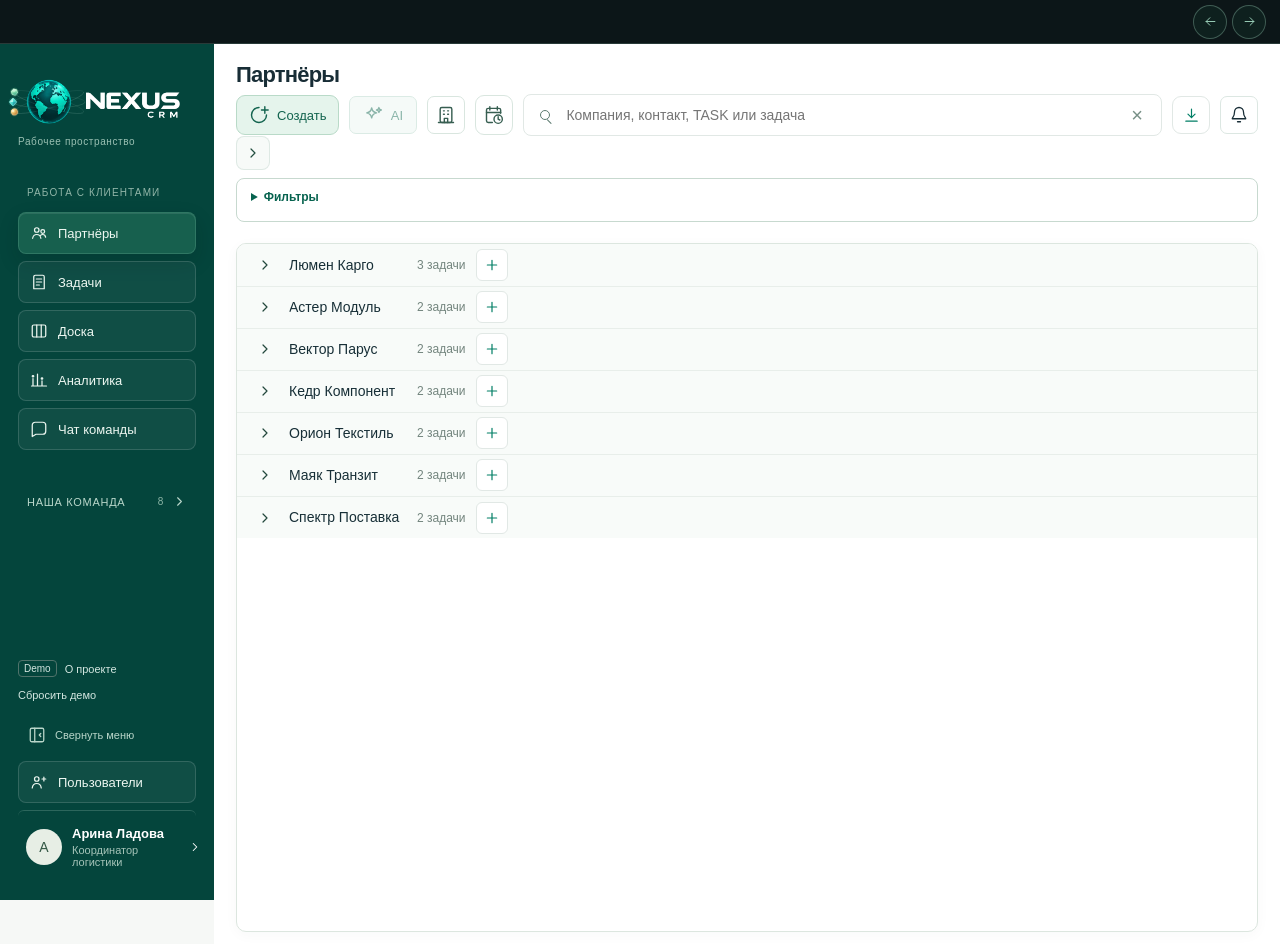
==== index.html @ b511096c "Add fixed portfolio navigation to CRM demo" ====
<!doctype html>
<html lang="ru"><head><meta charset="utf-8"><meta http-equiv="Content-Security-Policy" content="default-src 'self' blob: data:; connect-src 'none'; script-src 'self'; style-src 'self' 'unsafe-inline'; img-src 'self' blob: data:; object-src 'none'; base-uri 'self'; form-action 'none'"><meta name="viewport" content="width=device-width,initial-scale=1"><title>NEXUS CRM</title><link rel="preload" as="image" href="./assets/workflow-icons/circle.svg"><link rel="preload" as="image" href="./assets/workflow-icons/circle-question-mark.svg"><link rel="preload" as="image" href="./assets/workflow-icons/play.svg"><link rel="preload" as="image" href="./assets/workflow-icons/search.svg"><link rel="preload" as="image" href="./assets/workflow-icons/hourglass.svg"><link rel="preload" as="image" href="./assets/workflow-icons/file-pen-line.svg"><link rel="preload" as="image" href="./assets/workflow-icons/send.svg"><link rel="preload" as="image" href="./assets/workflow-icons/refresh-cw.svg"><link rel="preload" as="image" href="./assets/workflow-icons/truck.svg"><link rel="preload" as="image" href="./assets/workflow-icons/check-check.svg"><link rel="preload" as="image" href="./assets/workflow-icons/archive.svg"><link rel="preload" as="image" href="./assets/workflow-icons/trash.svg"><link rel="stylesheet" href="./styles.css?v=workspace193"><link rel="stylesheet" href="./ui-polish.css?v=7"><link rel="stylesheet" href="./analytics-polish.css?v=1"><link rel="stylesheet" href="./nexus-orbit.css?v=12"><link rel="stylesheet" href="./record-card-polish.css?v=12"><link rel="stylesheet" href="./ui-audit-polish.css?v=5"><link rel="stylesheet" href="./sidebar-compact.css?v=2"><link rel="stylesheet" href="./search-actions.css?v=1"><link rel="stylesheet" href="./record-attention.css?v=1"><link rel="stylesheet" href="./kanban.css?v=7"><link rel="stylesheet" href="./chat-polish.css?v=3"><script src="./i18n.js?v=workspace128" defer></script><script src="./i18n-ui.js?v=workspace131" defer></script><script src="./ui-motion.js?v=workspace158" defer></script><script src="./data/seed.js" defer></script><script src="./demo-adapter.js" defer></script><script src="./app.js?v=workspace213" defer></script><script src="./search-actions.js?v=2" defer></script><script src="./kanban.js?v=7" defer></script><link rel="stylesheet" href="./demo.css?v=mobile-20261106b><script src="./demo-ui.js?v=mobile-20261106b defer></script><style id="portfolio-arrows-style">.portfolio-arrows{display:flex;align-items:center;gap:5px;flex-shrink:0}.portfolio-arrows a{display:grid;place-items:center;width:36px;height:36px;border:1px solid #9ed5bd55;border-radius:50%;color:#9ed5bd;background:#102320d9;text-decoration:none;transition:transform .25s,background .25s,border-color .25s}.portfolio-arrows a:hover{transform:translateY(-2px);background:#9ed5bd;color:#102320;border-color:#9ed5bd}.portfolio-arrows a:focus-visible{outline:2px solid #d4bf98;outline-offset:3px}.portfolio-arrows svg{width:15px;height:15px;fill:none;stroke:currentColor;stroke-width:1.5;stroke-linecap:round;stroke-linejoin:round}@media(prefers-reduced-motion:reduce){.portfolio-arrows a{transition:none}.portfolio-arrows a:hover{transform:none}}@media(max-width:800px){.portfolio-arrows{gap:3px}.portfolio-arrows a{width:34px;height:34px}}.portfolio-bar{position:fixed;top:0;left:0;right:0;z-index:9999;height:44px;display:flex;align-items:center;justify-content:flex-end;padding:4px 14px;background:#0c1618;border-bottom:1px solid #9ed5bd30}.portfolio-bar .portfolio-arrows a{width:34px;height:34px}body{padding-top:44px!important}.sidebar{top:44px!important}@media(max-width:800px){.portfolio-bar{height:44px}}</style></head>
<body><div class="portfolio-bar"><div class="portfolio-arrows" role="navigation" aria-label="Навигация по портфолио"><a href="https://rvaksss-art.github.io/crm-product-showcase-nexus/case-study.html" aria-label="Предыдущий раздел портфолио" title="Назад"><svg viewBox="0 0 24 24" aria-hidden="true"><path d="M19 12H5m6-6-6 6 6 6"/></svg></a><a href="https://rvaksss-art.github.io/" aria-label="Следующий раздел портфолио" title="Вперёд"><svg viewBox="0 0 24 24" aria-hidden="true"><path d="M5 12h14m-6-6 6 6-6 6"/></svg></a></div></div><section id="login-view" class="login-view" hidden><div class="login-shell"><div class="login-brand"><div class="login-orbit" aria-hidden="true"></div>NEXUS<span>CRM / защищённый вход</span></div><div class="login-card"><div class="login-mark" aria-hidden="true"><svg viewBox="0 0 24 24"><path d="M7 11V8a5 5 0 0 1 10 0v3M5 11h14v10H5z"/></svg></div><h1>Вход в CRM</h1><p>Используйте учётную запись, которую создал администратор.</p><form id="login-form"><label class="field">Логин<input name="login" autocomplete="username" required maxlength="80" autofocus></label><label class="field">Пароль<span class="password-field"><input name="password" type="password" autocomplete="current-password" required maxlength="1024"><button type="button" id="password-toggle" aria-label="Показать пароль"><svg viewBox="0 0 24 24" aria-hidden="true"><path d="M2 12s3.5-6 10-6 10 6 10 6-3.5 6-10 6S2 12 2 12Z"/><circle cx="12" cy="12" r="3"/></svg></button></span></label><div id="login-error" class="login-error" role="alert"></div><button class="primary login-submit" type="submit">Войти</button></form><div id="setup-hint" class="setup-hint" hidden><strong>Нужна первоначальная настройка</strong><p>Создайте первого администратора командой из инструкции запуска. Пароль вводится скрыто в терминале.</p></div><p id="login-note" class="login-note"></p></div></div></section><div id="app-shell" class="app-shell" hidden><aside class="sidebar"><a class="brand" href="./" aria-label="NEXUS CRM"><img class="brand-logo" src="./assets/nexus-logo-sidebar.png" alt="NEXUS CRM"><span class="nexus-orbit-art" aria-hidden="true"><svg class="nexus-orbit-mark" viewBox="0 0 60 54" focusable="false">
<defs>
<radialGradient id="orbit-amber" cx="30%" cy="23%" r="80%"><stop stop-color="#fff8d9"/><stop offset=".35" stop-color="#f5d17d"/><stop offset="1" stop-color="#bc762c"/></radialGradient>
<linearGradient id="orbit-cyan" x1="0" y1="0" x2="1" y2="1"><stop stop-color="#c9fff2"/><stop offset=".48" stop-color="#48dacd"/><stop offset="1" stop-color="#16899e"/></linearGradient>
<linearGradient id="orbit-mint" x1="0" y1="0" x2=".8" y2="1"><stop stop-color="#e2ffe7"/><stop offset=".5" stop-color="#8ee2b0"/><stop offset="1" stop-color="#2a9e83"/></linearGradient>
<g id="orbit-amber-body"><circle class="nexus-orbit-halo" r="4.4" fill="#f5d17d"/><circle r="3.1" fill="url(#orbit-amber)" stroke="#f4e1b0" stroke-width=".35"/><ellipse cx="-.8" cy="-1.15" rx="1.1" ry=".6" fill="#fffbe7" opacity=".7"/></g>
<g id="orbit-cyan-body"><circle class="nexus-orbit-halo" r="4.4" fill="#48dacd"/><path d="M0-3.8Q.2-3.8.5-3.4L3.2-.5Q3.6 0 3.2.5L.5 3.4Q0 4-.5 3.4L-3.2.5Q-3.6 0-3.2-.5L-.5-3.4Q-.2-3.8 0-3.8Z" fill="url(#orbit-cyan)" stroke="#a9f5eb" stroke-width=".35"/><path class="nexus-orbit-facet" d="M0-3.3 0 0-2.9 0Z" fill="#e4fffb" opacity=".65"/><path class="nexus-orbit-facet" d="M0 0 2.9 0 0 3.3Z" fill="#096f84" opacity=".3"/></g>
<g id="orbit-mint-body"><circle class="nexus-orbit-halo" r="4.4" fill="#8ee2b0"/><path d="M-1.6-2.8H1.6L3.2 0 1.6 2.8H-1.6L-3.2 0Z" fill="url(#orbit-mint)" stroke="#c5f7d8" stroke-width=".4" stroke-linejoin="round"/><path class="nexus-orbit-facet" d="M-1.5-2.5H1.5L0 0-2.8 0Z" fill="#f0fff6" opacity=".45"/></g>
</defs>
<g class="nexus-orbit-back">
<g class="nexus-orbit-plane" transform="rotate(-16 31 28)"><ellipse class="nexus-orbit-track" cx="31" cy="28" rx="36" ry="6"/><g class="nexus-orbit-sphere"><use href="#orbit-amber-body"/></g></g>
<g class="nexus-orbit-plane" transform="rotate(0 31 28)"><ellipse class="nexus-orbit-track" cx="31" cy="28" rx="36" ry="6"/><g class="nexus-orbit-sphere second"><use href="#orbit-cyan-body"/></g></g>
<g class="nexus-orbit-plane" transform="rotate(16 31 28)"><ellipse class="nexus-orbit-track" cx="31" cy="28" rx="36" ry="6"/><g class="nexus-orbit-sphere third"><use href="#orbit-mint-body"/></g></g>
</g>
<image href="./assets/nexus-globe-clean.png" x="8" y="5" width="46" height="46"/>
<g class="nexus-orbit-front">
<g class="nexus-orbit-plane" transform="rotate(-16 31 28)"><path class="nexus-orbit-track" d="M -5 28 A 36 6 0 0 0 67 28"/><g class="nexus-orbit-sphere"><use href="#orbit-amber-body"/></g></g>
<g class="nexus-orbit-plane" transform="rotate(0 31 28)"><path class="nexus-orbit-track" d="M -5 28 A 36 6 0 0 0 67 28"/><g class="nexus-orbit-sphere second"><use href="#orbit-cyan-body"/></g></g>
<g class="nexus-orbit-plane" transform="rotate(16 31 28)"><path class="nexus-orbit-track" d="M -5 28 A 36 6 0 0 0 67 28"/><g class="nexus-orbit-sphere third"><use href="#orbit-mint-body"/></g></g>
</g>
</svg><svg class="nexus-orbit-wordmark" viewBox="660 0 1499 538" focusable="false"><image href="./assets/nexus-logo-sidebar.png" width="2159" height="538"/></svg></span><span class="brand-subtitle">CRM / рабочее пространство</span></a><div class="workspace-label">РАБОТА С КЛИЕНТАМИ</div><nav class="sidebar-nav" aria-label="Основные разделы"><button id="workspace-trigger" class="nav-item is-active"><svg class="nav-icon" viewBox="0 0 24 24" aria-hidden="true"><circle cx="9" cy="8" r="3"/><circle cx="17" cy="10" r="2.5"/><path d="M3.5 19c.6-3.2 2.5-5 5.5-5s4.9 1.8 5.5 5M14 15.2c.8-.8 1.8-1.2 3-1.2 2.1 0 3.4 1.2 3.8 3.5"/></svg><span>Партнёры</span></button><button id="requests-trigger" class="nav-item"><svg class="ui-icon" viewBox="0 0 24 24" aria-hidden="true"><path d="M7 3h10a2 2 0 0 1 2 2v16H5V5a2 2 0 0 1 2-2Z"/><path d="M8.5 8h7M8.5 12h7M8.5 16h4"/></svg><span>Задачи</span></button><button id="analytics-trigger" class="nav-item nav-analytics" hidden><svg class="ui-icon" viewBox="0 0 24 24" aria-hidden="true"><path d="M4 20V10M10 20V4M16 20v-7M22 20H2"/><circle cx="4" cy="7" r="1"/><circle cx="16" cy="10" r="1"/></svg><span>Аналитика</span></button><button id="team-chat-trigger" class="nav-item" aria-label="Открыть общий чат команды"><svg class="ui-icon" viewBox="0 0 24 24" aria-hidden="true"><path d="M21 15a4 4 0 0 1-4 4H8l-5 3V7a4 4 0 0 1 4-4h10a4 4 0 0 1 4 4Z"/></svg><span>Чат команды</span><span id="team-chat-badge" class="chat-badge" hidden></span></button></nav><section class="team-section"><div class="workspace-label">НАША КОМАНДА</div><div id="team"></div></section><div class="sidebar-bottom"><div class="demo-links"><span class="demo-badge" title="Все данные вымышленные. Изменения только в этом браузере.">Demo</span><a href="./case-study.html">О проекте</a><button type="button" data-demo-reset>Сбросить демо</button></div><div class="local-note"><span class="live-dot"></span> Демо-пространство<span>Изменения только в браузере</span></div><button id="users-trigger" class="nav-item nav-users" hidden><svg class="ui-icon" viewBox="0 0 24 24" aria-hidden="true"><circle cx="9" cy="8" r="3"/><path d="M3 20c.5-4 2.5-6 6-6s5.5 2 6 6M16 8h5M18.5 5.5v5"/></svg><span>Пользователи</span></button><div class="profile-anchor"><button id="profile" class="profile" aria-haspopup="menu" aria-expanded="false"></button><section id="profile-menu" class="profile-menu" role="menu" hidden><button role="menuitem" data-my-profile>Мой профиль</button><button role="menuitem" data-change-avatar>Изменить аватар</button><button type="button" role="menuitemcheckbox" aria-checked="true" data-toggle-inactivity class="profile-reminder-toggle"><span>Напоминать через 20 дней</span><span class="profile-switch" aria-hidden="true"></span></button><button role="menuitem" data-logout>Выйти</button></section></div></div></aside>
<main><header class="page-header"><div><div class="eyebrow">NEXUS / КЛИЕНТСКАЯ РАБОТА</div><h1>Партнёры и задачи</h1><p>От первого обращения до согласованного решения</p></div><div id="system-notice" class="system-notice" role="status" aria-live="polite" hidden><span class="system-notice-icon" aria-hidden="true">⚠️</span><span id="system-notice-text"></span></div><div class="header-actions"><div class="notification-anchor"><button id="notification-bell" class="notification-bell" title="Уведомления" data-tooltip="Уведомления" aria-label="Уведомления" aria-expanded="false"><svg class="ui-icon" viewBox="0 0 24 24" aria-hidden="true"><path d="M18 8a6 6 0 0 0-12 0c0 7-3 7-3 9h18c0-2-3-2-3-9M10 21h4"/></svg><span id="notification-badge" hidden></span></button><section id="notification-center" class="notification-center" hidden aria-label="Уведомления"></section></div><button id="new-partner">+ Добавить партнёра</button><button id="new-request" class="primary">Создать</button></div></header>
<div id="sync-warning" class="sync-warning" hidden><span>Коллега изменил данные, пока вы редактируете.</span><button id="load-latest">Загрузить актуальные данные</button><button id="keep-editing" class="text-button">Продолжить редактирование</button></div>
<section class="toolbar" aria-label="Поиск и фильтры"><div class="search-row"><label class="search"><span aria-hidden="true">⌕</span><input id="search" placeholder="Компания, контакт, TASK или задача" aria-label="Компания, контакт или задача"><button type="button" id="clear-search" class="search-clear" aria-label="Очистить поиск" title="Очистить поиск">×</button></label><button id="nearest-actions">Ближайшие действия</button><button id="export" title="Экспорт отфильтрованных задач в CSV">↓ Экспорт CSV</button></div><div id="view-controls"></div><details class="demo-filter-panel"><summary>Фильтры</summary><div class="filter-row"><div class="segments" id="scope"></div><select id="stage-filter" aria-label="Фильтр по этапу и состоянию"></select><select id="service-filter" aria-label="Фильтр по услуге"></select><button id="reset" class="text-button">Сбросить</button><span id="counts" class="counts"></span></div></details><section id="nearest-popover" class="nearest-popover" hidden></section></section>
<div class="table-wrap"><table class="work-table"><colgroup id="table-cols"></colgroup><thead><tr id="table-head"></tr></thead><tbody id="rows"></tbody></table><div id="empty" hidden></div></div><footer class="page-footer"><span>◉ Все изменения сохраняются на этом компьютере</span><span>Внешние каналы · деморежим</span></footer><section id="analytics-view" class="analytics-view" hidden></section><section id="users-view" class="users-view" hidden></section></main>
<aside id="panel" class="panel" hidden aria-label="Карточка задачи"><div id="panel-head" class="panel-head"></div><nav id="tabs" class="tabs" aria-label="Вкладки задачи"></nav><div id="panel-body" class="panel-body"></div></aside>
<div id="notification-toasts" class="notification-toasts" aria-live="polite"></div><div id="guard" class="guard" hidden role="alertdialog" aria-modal="true" aria-labelledby="guard-title"><div><h2 id="guard-title">Сохранить изменения?</h2><p>В панели есть несохранённый ввод.</p><div class="guard-actions"><button id="guard-save" class="primary">Сохранить</button><button id="guard-discard">Не сохранять</button><button id="guard-stay">Продолжить редактирование</button></div></div></div><div id="image-preview-modal" class="image-preview-modal" hidden role="dialog" aria-modal="true" aria-labelledby="image-preview-title"><div class="image-preview-dialog"><div class="image-preview-head"><strong id="image-preview-title"></strong><button type="button" data-close-image-preview aria-label="Закрыть предпросмотр">×</button></div><div class="image-preview-body"><p id="image-preview-status" role="status"></p><img id="image-preview-image" alt="" hidden></div><div class="image-preview-actions"><a id="image-preview-download" class="primary" download>Скачать</a></div></div></div><div id="avatar-modal" class="avatar-modal" hidden role="dialog" aria-modal="true" aria-labelledby="avatar-title"></div><div id="password-change-modal" class="password-change-modal" hidden role="dialog" aria-modal="true" aria-labelledby="password-change-title"></div><div id="language-modal" class="password-change-modal" hidden role="dialog" aria-modal="true" aria-labelledby="language-title"></div><div id="toast" role="status" hidden></div></div></body></html>
---- styles.css ----
:root{--green:#007e65;--green-dark:#073d34;--mint:#e9f5ee;--ink:#182d36;--muted:#70818a;--line:#e1e8e5;--paper:#fff;--bg:#f6f8f6;--red:#b64d3e;--radius:10px;--space:24px;--sidebar:214px;--panel:620px;font-family:Segoe UI,Arial,sans-serif;color:var(--ink);font-size:14px}*{box-sizing:border-box}body{margin:0;background:var(--bg)}button,input,select,textarea{font:inherit}button,a,input,select,textarea{touch-action:manipulation}button{cursor:pointer;background:#fff;border:1px solid var(--line);border-radius:7px;color:var(--ink);padding:9px 13px;transition:background .15s}button:hover{background:#eef5f1}button:disabled{opacity:.5;cursor:default}button:focus-visible,a:focus-visible,input:focus-visible,select:focus-visible,textarea:focus-visible,summary:focus-visible{outline:3px solid #66bba4;outline-offset:3px}a{color:var(--green)}[hidden]{display:none!important}.primary{background:var(--green);color:#fff;border-color:var(--green)}.primary:hover{background:#006852}.text-button{border:0;background:transparent;color:var(--green);padding:5px}.sidebar{width:var(--sidebar);position:fixed;inset:0 auto 0 0;background:var(--green-dark);color:#edf7f1;display:flex;flex-direction:column;padding:30px 18px;z-index:2}.brand{font-size:27px;font-weight:700;letter-spacing:2px;color:#fff;text-decoration:none;padding:0 8px}.brand span{display:block;font-size:10px;font-weight:400;letter-spacing:.6px;margin-top:8px;color:#99bfb2}.workspace-label{font-size:10px;letter-spacing:1.1px;color:#91b5a8;margin:40px 9px 14px}.nav-active{background:#17604e;padding:13px 10px;border-radius:7px;font-size:13px;white-space:nowrap}.nav-active span{font-size:20px;margin-right:6px}.person{display:flex;align-items:center;gap:10px;margin:18px 8px}.avatar{display:inline-flex;align-items:center;justify-content:center;flex-shrink:0;width:32px;height:32px;background:#e7eee5;color:#335744;border-radius:50%;font-size:13px}.person:nth-child(2n) .avatar{background:#d6e6ed;color:#315c6f}.person:nth-child(3n) .avatar{background:#e9dfe8;color:#6b4f69}.person strong{font-weight:500;font-size:13px}.person small{display:block;font-size:10px;color:#a6c4b9;margin-top:4px}.local-note{margin-top:auto;font-size:12px;padding:25px 8px;color:#cae0d6}.local-note>span:last-child{display:block;font-size:10px;color:#91b5a8;margin-top:8px}.live-dot{display:inline-block;width:6px;height:6px;background:#8bceb0;border-radius:50%;margin-right:6px}.profile{border:0;border-top:1px solid #306052;background:transparent;color:#fff;text-align:left;padding:20px 8px 0;display:flex;align-items:center;gap:10px}.profile:hover{background:transparent}.profile small{display:block;color:#a6c4b9;font-size:11px;margin-top:3px}main{margin-left:var(--sidebar);padding:36px 30px 20px}.page-header{display:flex;justify-content:space-between;gap:20px;align-items:center;margin-bottom:30px}.eyebrow{color:var(--green);font-size:10px;font-weight:600;letter-spacing:1.4px;margin-bottom:12px}h1{font-size:28px;letter-spacing:-.8px;line-height:1.25;margin:0}p{line-height:1.6}.page-header p{font-size:13px;color:var(--muted);margin:9px 0 0}.header-actions{display:flex;gap:8px;flex-shrink:0}.toolbar{margin-bottom:20px}.search-row{display:flex;gap:12px}.search{border:1px solid var(--line);background:#fff;display:flex;align-items:center;gap:12px;border-radius:8px;flex:1;padding:10px 14px}.search>span{font-size:25px;line-height:22px;color:var(--muted)}.search input{border:0;padding:0;outline:none;width:100%;background:transparent}.search kbd{color:#9aa8a1;border:1px solid var(--line);padding:1px 5px;border-radius:4px}.filter-row{display:flex;gap:9px;align-items:center;margin-top:16px}.segments{display:flex;gap:3px;background:#e9eeea;padding:3px;border-radius:8px}.segments button{border:0;background:transparent;padding:7px 12px;font-size:13px}.segments button.active{background:#fff;color:var(--green);box-shadow:0 1px 4px #193f3510}.filter-row select{padding:8px;max-width:180px;font-size:12px}.counts{margin-left:auto;color:var(--muted);font-size:12px;white-space:nowrap}.table-wrap{background:#fff;border:1px solid var(--line);border-radius:var(--radius);overflow:auto;max-height:calc(100vh - 285px);min-height:200px}.work-table{border-collapse:collapse;width:100%;table-layout:fixed;min-width:1030px}.work-table th{text-align:left;padding:16px 12px;font-size:11px;font-weight:500;color:var(--muted);background:#fafcfb;position:sticky;top:0;z-index:1;border-bottom:1px solid var(--line)}.work-table td{padding:17px 12px;border-bottom:1px solid var(--line);vertical-align:top;font-size:12px;line-height:1.5;overflow-wrap:anywhere}.work-table tr:last-child td{border-bottom:0}.work-table tr:hover td{background:#fafcfb}.work-table tr.selected td{background:var(--mint)}.work-table .group td{padding:9px 12px;background:#f0f5f1;font-size:12px}.group button{padding:0;border:0;background:none;font-weight:600}.group small{margin-left:10px;color:var(--muted);font-weight:400}.link{border:0;background:none;text-align:left;padding:0;line-height:1.5}.company{font-size:14px;font-weight:600;display:block;margin-bottom:5px}.request-title{display:block;font-size:12px}.request-title small{color:var(--muted);font-size:10px;display:block;margin-bottom:2px}.channels{display:flex;gap:5px;margin-top:8px}.icon{display:inline-flex;align-items:center;justify-content:center;padding:0;width:27px;height:27px;border:1px solid var(--line);border-radius:6px;color:var(--green);background:#fff;font-size:12px}.icon.missing{color:#9ca6a1;background:#f4f5f4}.service{display:inline-block;color:#536b62;background:#f1f5f2;padding:2px 6px;border-radius:4px;font-size:11px;margin:0 3px 3px 0}.stage-select{font-size:11px;max-width:100%;width:100%;border:0!important;padding:5px!important;background:#eef3f8!important;color:#49647d}.stage-select[data-stage=Новый]{background:#f0f2f3!important;color:#69767d}.stage-select[data-stage="В работе"]{background:#fff2d9!important;color:#886514}.stage-select[data-stage="Завершен/Сделка"],.stage-select[data-stage="ОС от клиента"]{background:#e7f3eb!important;color:#287251}.owner{display:flex;align-items:center;gap:6px}.owner .avatar{width:24px;height:24px;font-size:10px}.subtle{color:var(--muted);font-size:12px}.due{display:block;color:var(--muted);font-size:11px;margin-top:3px}.overdue{color:var(--red)}.actions{display:flex;flex-wrap:wrap;gap:4px}.actions .icon{font-size:14px}.quote-action{font-size:10px!important;width:auto;min-width:27px;padding:0 4px!important}.page-footer{display:flex;justify-content:space-between;color:var(--muted);font-size:10px;margin-top:16px}.panel{position:fixed;right:0;top:0;bottom:0;width:var(--panel);max-width:100vw;background:#fff;z-index:5;box-shadow:-12px 0 45px #12372b20;border-left:1px solid var(--line);display:flex;flex-direction:column}.panel-head{padding:25px 26px 18px;flex-shrink:0;background:#fff}.panel-top{display:flex;justify-content:space-between;align-items:flex-start;gap:12px}.panel h2{font-size:22px;letter-spacing:-.5px;margin:0 0 7px}.panel h3{font-size:16px;margin:0 0 14px}.panel-head .subtitle{font-size:13px;line-height:1.5;color:var(--muted)}.panel-head .stage-select{width:auto;max-width:210px;margin-top:12px}.close{font-size:24px;line-height:24px;border:0;padding:0 4px;color:var(--muted)}.tabs{display:flex;padding:0 20px;gap:3px;border-bottom:1px solid var(--line);flex-shrink:0}.tabs button{border:0;border-radius:0;background:none;padding:13px 10px;font-size:12px;border-bottom:2px solid transparent}.tabs button.active{color:var(--green);border-color:var(--green);font-weight:600}.panel-body{padding:24px 26px;overflow:auto;flex:1;min-height:0}.panel-body.chat-layout{display:flex;flex-direction:column;padding-bottom:0}.section-title{display:flex;align-items:center;justify-content:space-between;margin-bottom:18px;gap:10px}.section-title h3{margin:0}.card{border:1px solid var(--line);border-radius:9px;padding:18px;margin-bottom:16px;background:#fff}.next-card{background:#f0f7f2;border-color:#dcebe0}.card p{margin:5px 0;white-space:pre-wrap;overflow-wrap:anywhere}.grid{display:grid;grid-template-columns:1fr 1fr;gap:18px}.info-label{color:var(--muted);font-size:11px;margin-bottom:7px}.value{font-size:14px;line-height:1.6;white-space:pre-wrap;overflow-wrap:anywhere}.info{margin-bottom:20px}.pill{display:inline-block;padding:4px 8px;background:var(--mint);border-radius:5px;color:#38644d;font-size:12px;margin:2px}.panel details{margin:16px 0;color:var(--muted)}summary{cursor:pointer;font-size:12px;margin-bottom:12px}.panel form{display:flex;flex-direction:column;gap:16px}.field{display:flex;flex-direction:column;gap:7px;font-size:12px;color:#51675f}.field input,.field select,.field textarea,input,select,textarea{border:1px solid #d9e2dd;border-radius:6px;padding:10px 11px;background:#fff;color:var(--ink);min-width:0}textarea{resize:vertical;min-height:90px}input[type=checkbox]{accent-color:var(--green)}.checks{display:flex;flex-wrap:wrap;gap:8px}.checks label{padding:7px 9px;border:1px solid var(--line);border-radius:5px;display:flex;gap:6px;align-items:center;font-size:12px}.form-footer{position:sticky;bottom:-24px;background:#fff;padding:16px 0;border-top:1px solid var(--line);display:flex;gap:8px;z-index:2}.error{color:var(--red);font-size:13px;white-space:pre-wrap}.notice{padding:10px 12px;background:#f5f6ef;color:#72784d;border:1px solid #e7e9d9;font-size:11px;border-radius:6px;line-height:1.6;margin:12px 0}.chat-toolbar{flex-shrink:0}.chat-selects{display:flex;gap:8px;margin:14px 0}.chat-selects select{font-size:12px;max-width:65%}.messages{flex:1;min-height:80px;overflow:auto;padding:14px 0}.message{background:#f0f3f5;padding:13px 15px;border-radius:10px 10px 10px 2px;margin-bottom:14px;max-width:88%;overflow-wrap:anywhere}.message.outgoing{margin-left:auto;background:#e9f5ec;border-radius:10px 10px 2px}.message.internal{background:#f6f2e8;border-left:3px solid #c5aa6f;max-width:100%}.message p{margin:6px 0;white-space:pre-wrap;font-size:14px}.message small{color:var(--muted);font-size:10px}.composer{padding:14px 0 20px;border-top:1px solid var(--line);background:#fff;flex-shrink:0}.composer form{gap:8px}.composer textarea{min-height:76px;max-height:140px}.composer-bottom{display:flex;justify-content:space-between;align-items:center}.composer-bottom small{font-size:10px;color:var(--muted)}.empty{padding:50px 20px;text-align:center;color:var(--muted)}.empty strong{display:block;color:var(--ink);font-size:17px;margin-bottom:9px}.empty p{font-size:13px}.offer-head,.file-head{display:flex;align-items:flex-start;justify-content:space-between;gap:12px}.offer-head strong{font-size:15px}.money{font-size:20px;font-weight:600;white-space:nowrap}.offer-meta{font-size:12px;color:var(--muted);margin:10px 0;line-height:1.7}.offer-selected{border-color:#7ab99a;background:#fcfefc}.inline-actions{display:flex;gap:8px;align-items:center;margin-top:14px;flex-wrap:wrap}.inline-actions button,.inline-actions a{font-size:12px}.file-card a{overflow-wrap:anywhere}.file-card .file-head strong{font-size:14px}.file-card select{font-size:12px;padding:5px;max-width:150px}.timeline{border-left:1px solid var(--line);margin:10px 0 0 8px;padding-left:25px}.event{position:relative;margin-bottom:26px}.event:before{content:"";width:8px;height:8px;background:#83a895;border:4px solid white;box-sizing:content-box;border-radius:50%;position:absolute;left:-34px;top:0}.event small{color:var(--muted);font-size:11px}.event p{font-size:13px;margin:7px 0;overflow-wrap:anywhere}.event strong{font-size:12px}.guard{position:fixed;inset:0;z-index:20;background:#12342b45;display:grid;place-items:center;padding:20px}.guard>div{background:#fff;padding:28px;border-radius:12px;max-width:550px;box-shadow:0 10px 60px #0002}.guard h2{font-size:21px;margin-top:0}.guard-actions{display:flex;gap:8px;flex-wrap:wrap}#toast{position:fixed;bottom:24px;left:50%;transform:translate(-50%);background:#154b3d;color:#fff;border-radius:8px;padding:13px 20px;z-index:30;font-size:13px;box-shadow:0 5px 20px #0002}.pdf-preview{width:100%;height:400px;border:1px solid var(--line);margin-top:15px}.contact-card{background:#f8faf8}.linked{display:block;margin-top:12px;font-size:12px}.version{background:#f7f8f7;padding:12px;margin-top:8px;border-radius:5px;font-size:12px;line-height:1.8}.version p{white-space:pre-wrap}.help{font-size:12px;color:var(--muted);line-height:1.7}.contact-heading{display:flex;align-items:center;justify-content:space-between}.icon:focus-visible{outline:3px solid #66bba4}.stage-picker{position:relative;margin:0!important;color:var(--ink)!important}.stage-picker summary{list-style:none;cursor:pointer;background:#edf3f8;color:#46627d;border-radius:5px;padding:6px 8px;margin:0;font-size:12px;line-height:1.5}.stage-picker summary:after{content:"⌄";padding-left:5px}.stage-picker summary[data-stage="В работе"]{background:#fff2da;color:#886514}.stage-picker summary[data-stage=Новый]{background:#f0f3f2;color:#66776d}.stage-picker summary[data-stage="Завершен/Сделка"],.stage-picker summary[data-stage="ОС от клиента"]{background:#e7f3eb;color:#287251}.stage-menu{position:absolute;top:100%;left:0;background:#fff;box-shadow:0 6px 24px #12372b25;min-width:215px;padding:5px;z-index:4;border:1px solid var(--line);border-radius:7px}.stage-menu button{display:block;border:0;text-align:left;width:100%;font-size:12px}.panel-head .stage-picker{display:inline-block;margin-top:12px!important}.panel-head .stage-menu{z-index:10}.work-table td{font-size:13px;padding-top:14px;padding-bottom:14px}.request-title{font-size:14px}.work-table th{font-size:12px}.table-wrap{max-height:calc(100vh - 320px)}@media(min-width:1440px){:root{--sidebar:224px}main{padding:40px 36px}.work-table td{padding-top:17px;padding-bottom:17px}.work-table th{font-size:12px}.work-table td{font-size:13px}}@media(max-width:1150px){:root{--sidebar:175px}.sidebar{padding:25px 10px}.brand{font-size:24px}.nav-active{font-size:11px}main{padding:28px 20px}.page-header{align-items:flex-start;flex-direction:column;gap:15px}.table-wrap{max-height:calc(100vh - 320px)}.counts{display:none}}@media(max-width:720px){.sidebar{display:none}main{margin:0;padding:20px 12px}.page-header{margin-bottom:20px}h1{font-size:25px}.header-actions{width:100%}.header-actions button{flex:1;font-size:12px}.eyebrow{font-size:9px}.filter-row{flex-wrap:wrap}.filter-row select{max-width:145px}.page-footer{display:block;line-height:1.8}.page-footer span{display:block}:root{--panel:100vw}.panel-head{padding:18px}.panel-body{padding:20px 18px}.tabs{padding:0 8px}.tabs button{padding:12px 7px;font-size:11px}.grid{gap:12px}.search-row>button{font-size:11px}.table-wrap{max-height:calc(100vh - 340px)}}.pdf-controls{display:flex;justify-content:center;align-items:center;gap:12px;margin:14px 0;font-size:12px}.pdf-controls button{padding:5px 10px}.pdf-canvas{width:100%;height:auto;border:1px solid var(--line);background:#fff}.request-stats{display:flex;align-items:center;gap:7px;flex-wrap:wrap;margin-top:16px}.request-stat{display:inline-flex;align-items:center;gap:6px;padding:7px 10px;border-radius:7px;background:#fff;border:1px solid var(--line);color:var(--ink);font-size:11px}.request-stat strong{font-size:15px;line-height:1;color:var(--green)}.request-stat:hover{border-color:#9cc9b6;background:#f4faf6}.request-stat-total{color:var(--muted);font-size:11px;margin-left:3px}.stat-new strong{color:#718088}.stat-work strong{color:#a87c13}.stat-prep strong{color:#4a78a4}.stat-sent strong{color:#725b9b}.stat-wait strong{color:#2b8862}.stat-done strong{color:#657985}@media(max-width:720px){.request-stats{gap:5px}.request-stat{padding:6px 8px;font-size:10px}.request-stat strong{font-size:14px}.request-stat-total{display:none}}.nav-active{position:relative;display:flex;align-items:center;gap:10px;background:linear-gradient(135deg,#1b6b58,#145846);padding:11px 12px;border:1px solid rgb(155 220 193 / 18%);border-radius:10px;font-size:13px;font-weight:550;white-space:nowrap;box-shadow:0 8px 20px #001a1429,inset 0 1px #ffffff17}.nav-active:before{content:"";position:absolute;left:-1px;top:9px;bottom:9px;width:3px;border-radius:0 3px 3px 0;background:#8ad4b5}.nav-active .nav-icon{width:20px;height:20px;flex:none;fill:none;stroke:#d7f4e6;stroke-width:1.55;stroke-linecap:round;stroke-linejoin:round}.nav-active{padding:10px 11px;gap:9px;font-size:13px;font-weight:400}.nav-active>span{font-size:13px;margin:0;font-weight:400;line-height:1.2}.partner-line{display:inline-flex;align-items:center;gap:4px}.add-case{width:23px;height:23px;padding:0;border-radius:50%;border-color:#a9d2c0;color:var(--green);font-size:17px;line-height:1;background:#f2faf5}.add-case:hover{background:#dff2e7}.danger-button{border:0;background:#fff2f0;color:var(--red);font-size:11px;padding:7px 9px}.danger-button:hover{background:#ffe2de}.panel-head-actions{display:flex;align-items:flex-start;gap:8px}.group .add-case{vertical-align:middle}.group .partner-line button:first-child{font-weight:600}body{overflow:hidden}main{height:100vh;display:flex;flex-direction:column;overflow:hidden}.page-header,.toolbar,.page-footer{flex-shrink:0}.table-wrap{flex:1;max-height:none!important;min-height:100px}.panel{max-width:100%}@media(max-width:720px){main{height:100dvh}.composer-bottom{gap:10px}.composer-bottom button{flex-shrink:0;font-size:12px}.composer-bottom small{max-width:55%}}.comparison table{border-collapse:collapse;min-width:460px;width:100%;font-size:12px}.comparison th,.comparison td{border-bottom:1px solid var(--line);padding:10px;text-align:left;vertical-align:top;line-height:1.6}.comparison th{font-weight:500;color:var(--muted)}.page-header{margin-bottom:22px}.page-header p,.eyebrow{display:none}.work-table{min-width:1000px}.work-table td{font-size:14px;padding:12px;line-height:1.5}.work-table th{font-size:13px}.work-table .request-title{font-size:15px;line-height:1.55;padding:4px 0}.request-number{white-space:nowrap;color:#526c61;font-size:13px}.work-table .group td{padding:8px 12px}.partner-group{display:flex;align-items:center;gap:10px;flex-wrap:wrap}.partner-group .company{font-size:15px;margin:0;padding:4px 0}.partner-group .icon{height:32px;width:32px;min-width:32px;background:#fff;border:1px solid var(--line);padding:0}.partner-group .disclosure{background:transparent;border:0}.partner-group .company:hover{color:var(--green)}.partner-card{font-size:12px;margin-left:-4px}.group-count,.partner-group .overdue{font-size:13px}.group-count{color:var(--muted)}.add-request{font-size:20px}.icon{min-width:32px;width:32px;height:32px}.channels{gap:4px;flex-wrap:wrap}.actions{gap:5px}.actions .label-action{width:auto;padding:0 8px;font-size:13px}.service{font-size:12px;padding:3px 6px}.due,.subtle,.info-label,.field,.help,.counts{font-size:13px}.due{line-height:1.45;margin-top:5px}.owner .avatar{width:26px;height:26px;font-size:12px}.stage-picker summary{font-size:13px;min-height:34px;padding:7px 8px}.stage-menu button{font-size:13px}.work-table .text-button{min-height:32px}.request-result{font-size:14px}.filter-row select{font-size:13px}.counts{display:block}.segments button{min-height:34px}.panel-head{padding:22px 24px 16px}.panel-heading{min-width:0}.panel h2{font-size:22px;line-height:1.35;overflow-wrap:anywhere}.panel-head .subtitle{font-size:13px}.panel-head .subtitle .text-button{padding:2px 0}.panel-head-actions{flex-shrink:0}.panel-head-actions .close{width:34px;height:34px}.panel .more-menu{position:relative;margin:0;color:var(--ink)}.more-menu summary{padding:8px 10px;font-size:13px;border:1px solid var(--line);border-radius:6px;list-style:none;margin:0}.more-menu>div{position:absolute;right:0;top:42px;width:210px;background:#fff;box-shadow:0 6px 24px #12372b25;border:1px solid var(--line);border-radius:8px;padding:6px;z-index:20}.more-menu button{display:block;width:100%;text-align:left;font-size:13px;border:0}.stage-badge{display:inline-block;font-size:13px;padding:5px 9px;background:#edf3f2;border-radius:5px;margin-top:10px}.stage-badge[data-stage="В работе"]{background:#fff2da;color:#886514}.stage-badge[data-stage="Завершен/Сделка"]{background:#e7f3eb;color:#287251}.tabs button{font-size:13px;padding:13px 10px}.panel-body{padding:22px 24px}.next-compact{display:flex;flex-direction:column;gap:4px;background:#f3f7f4;border-left:3px solid #84b7a1;padding:12px 14px;margin-bottom:22px;border-radius:4px}.next-compact .info-label{margin:0}.next-compact strong{font-size:15px;font-weight:600;line-height:1.5}.next-compact.is-overdue{border-left-color:var(--red)}.next-compact .text-button{align-self:flex-start;padding-left:0}.parameter-list .info{display:grid;grid-template-columns:128px minmax(0,1fr);gap:16px;padding:11px 0;margin:0;border-bottom:1px solid #eef2ef}.parameter-list .info-label{margin:0;padding-top:2px}.parameter-list .value{font-size:14px}.team-block{margin-top:24px}.request-details{padding-top:8px}.request-details summary{font-size:13px}.panel .section-title button{font-size:13px}.panel form .next-compact{margin:0;gap:12px}.edit-parameters{display:flex;flex-direction:column;gap:16px}.panel form .team-block{margin:0;display:flex;flex-direction:column;gap:16px}.checks label{font-size:13px}@media(max-width:720px){.counts{width:100%;margin:0}.panel-head{padding:18px}.panel-body{padding:20px 18px}.tabs{padding:0 8px}.tabs button{padding:12px 7px;font-size:12px}.parameter-list .info{grid-template-columns:105px minmax(0,1fr);gap:10px}.page-header{gap:12px}.header-actions button{font-size:13px}.panel h2{font-size:20px}}.work-table{min-width:1080px}.work-table thead th{padding:13px 12px;background:#fbfcfb;font-size:12px;letter-spacing:.01em}.partner-row td{padding:18px 12px!important;vertical-align:middle;background:#fff;border-bottom:1px solid #dfe8e4}.partner-row:hover td{background:#f6fbf8!important}.partner-identity{display:flex;align-items:center;gap:10px;min-width:0}.partner-identity>div{min-width:0}.partner-identity .disclosure{width:30px;min-width:30px;height:30px;border:0;background:transparent;color:#244d41;font-size:17px}.partner-identity .company{display:block;margin:0;color:var(--ink);font-size:17px;font-weight:650;line-height:1.35;overflow-wrap:anywhere}.partner-identity .company:hover,.partner-contact:hover{color:var(--green);background:transparent}.partner-identity .add-request{width:30px;min-width:30px;height:30px;margin-left:2px;border:1px solid #b9d8ca;background:#f4faf7;font-size:19px}.partner-meta{display:block;margin-top:3px;color:var(--muted);font-size:12px;font-weight:400;line-height:1.4}.partner-contact{display:block;font-size:14px;font-weight:550;line-height:1.45}.partner-channels{margin-top:7px;gap:4px}.partner-channels .icon{width:29px;min-width:29px;height:29px;border:0;border-radius:50%;background:#edf7f3}.partner-channels .channel-telegram{color:#0787b9;background:#e7f5fb}.partner-channels .channel-whatsapp{color:#07855c;background:#e7f7ef}.partner-channels .channel-email,.partner-channels .channel-phone{color:#405b67;background:#eef2f3}.partner-channels .missing{color:#a1aaa6;background:#f3f5f4;opacity:.62}.partner-count{display:block;font-size:14px;font-weight:600;line-height:1.4}.partner-overdue,.partner-ok{display:inline-block;font-size:13px;line-height:1.4}.partner-overdue{color:var(--red)}.partner-ok{color:#58776b}.nearest-action{display:flex;flex-direction:column;gap:3px;max-width:100%;font-size:14px}.nearest-action strong{font-size:14px;font-weight:600;line-height:1.45}.nearest-action span{font-size:12px}.request-subhead th{position:static!important;top:auto!important;z-index:auto!important;padding:8px 12px;background:#f1f5f3;border-top:0;border-bottom:1px solid #dfe7e3;color:#75847e;font-size:11px;font-weight:600;letter-spacing:.04em;text-transform:uppercase}.request-subhead th:first-child{padding-left:64px}.request-row td{padding:13px 12px!important;background:#fafcfb;border-bottom:1px solid #e7ece9;font-size:13px!important;vertical-align:middle}.request-row:hover td{background:#f3f8f5!important}.request-row td:first-child{padding-left:64px!important}.request-row .request-title{display:flex;flex-direction:column;gap:2px;font-size:14px!important;line-height:1.4}.request-row .request-number{color:#698078;font-size:12px;font-weight:500}.request-row .service{font-size:12px;background:#eef3f0;color:#50675f}.request-row .stage-picker summary{min-height:32px;font-size:12px}.request-row .owner{font-size:13px}.request-row .actions{align-items:center}.request-row .icon{border:0;background:transparent;color:var(--green)}.request-row .label-action{width:auto;min-width:0;height:32px;padding:0 5px;font-size:12px}.toggle-all{display:inline-flex;align-items:center;gap:6px;border:0;background:transparent;color:#3d6558;padding:7px 9px;font-size:13px;white-space:nowrap}.toggle-all span{font-size:18px;line-height:1}.toggle-all:hover{background:#edf5f1}@media(max-width:1150px){.toggle-all{margin-left:auto}.partner-identity .company{font-size:16px}}@media(max-width:720px){.toggle-all{margin-left:0}.work-table{min-width:1080px}}main{padding:22px 22px 12px}.page-header{margin-bottom:13px;gap:18px}.page-header h1{font-size:27px;line-height:1.12}.page-header p{margin-top:4px}.toolbar{margin-bottom:11px}.search{padding:8px 12px}.filter-row{margin-top:9px;gap:7px}.filter-row button,.filter-row select{min-height:34px}.work-table{min-width:990px}.work-table thead th{padding:8px 10px}.partner-header{display:flex;align-items:center;gap:9px}.partner-header .toggle-all,.partner-identity .disclosure{display:inline-flex;align-items:center;justify-content:center;width:30px;min-width:30px;height:30px;padding:0;margin:0;border:1px solid #83bea6;border-radius:8px;background:#f5fbf8;color:#16231f;font-size:21px;font-weight:600;line-height:1;box-shadow:0 1px 1px #1f4a390f;transition:.16s ease}.partner-header .toggle-all:hover,.partner-identity .disclosure:hover{border-color:var(--green);background:#e7f5ef;transform:translateY(-1px)}.partner-header .toggle-all:focus-visible,.partner-identity .disclosure:focus-visible{outline:2px solid #a5d8c3;outline-offset:2px}.partner-header .toggle-all span{display:block;font-size:22px;line-height:1;transform:translateY(-1px)}.partner-row td{padding:10px!important}.partner-identity{align-items:flex-start;gap:8px}.partner-identity>div{padding-top:2px}.partner-identity .company{font-size:15px;line-height:1.25}.partner-identity .add-request{display:inline-flex;align-items:center;justify-content:center;align-self:flex-start;width:30px;min-width:30px;height:30px;margin:0 0 0 2px;padding:0;border-color:#83bea6;border-radius:8px;background:#f5fbf8;color:#16231f;font-size:20px;line-height:1}.partner-identity .add-request:hover{border-color:var(--green);background:#e7f5ef}.partner-meta{margin-top:2px;font-size:11px;line-height:1.25}.partner-count{font-size:13px;line-height:1.3}.partner-overdue,.partner-ok{font-size:12px;line-height:1.3}.partner-channels{margin-top:5px}.partner-channels .icon{width:25px;min-width:25px;height:25px}.partner-channels svg{width:15px;height:15px}.nearest-action{gap:1px;font-size:13px}.nearest-action strong{font-size:13px;line-height:1.3}.nearest-action span{font-size:11px}.request-subhead th{padding:5px 10px;font-size:10px}.request-subhead th:first-child{padding-left:50px}.request-row td{padding:8px 10px!important;font-size:12px!important}.request-row td:first-child{padding-left:50px!important}.request-row .request-title{font-size:13px!important;line-height:1.3}.request-row .request-number,.request-row .service{font-size:11px}.request-row .stage-picker summary{min-height:29px;font-size:11px}.request-row .label-action{height:29px;font-size:11px}.contact-picker{position:relative;margin:0!important;color:var(--ink)}.contact-picker>summary{display:inline-flex;align-items:center;gap:5px;margin:0;list-style:none;cursor:pointer;font-size:13px;font-weight:600;line-height:1.3}.contact-picker>summary::-webkit-details-marker{display:none}.contact-picker>summary:after{content:"⌄";color:#326f5c;font-size:14px;line-height:1}.contact-picker[open]>summary:after{content:"⌃"}.contact-picker>summary:hover{color:var(--green)}.contact-menu{position:absolute;left:0;top:calc(100% + 6px);z-index:20;min-width:220px;padding:5px;border:1px solid #d6e3dd;border-radius:10px;background:#fff;box-shadow:0 12px 30px #18352b24}.contact-menu button{display:flex;width:100%;align-items:center;justify-content:space-between;gap:12px;padding:8px 9px;border:0;border-radius:7px;background:transparent;color:var(--ink);font-size:12px;text-align:left}.contact-menu button:hover,.contact-menu button.selected{background:#edf7f2}.contact-menu button small{color:#4e796b;font-size:10px}.contact-menu .edit-contacts{margin-top:4px;border-top:1px solid #e7eeeb;border-radius:0 0 7px 7px;color:var(--green)}.team-stack{display:flex;align-items:center;min-width:0;min-height:30px;padding:2px 0;border:0;background:transparent}.team-stack:hover{background:transparent}.team-mini,.team-more{display:inline-flex;align-items:center;justify-content:center;width:28px;min-width:28px;height:28px;margin-left:-5px;border:2px solid #fafcfb;border-radius:50%;color:#20332c;font-size:11px;font-weight:700;box-sizing:border-box}.team-mini:first-child{margin-left:0}.team-mini.tone-0{background:#dcedf8}.team-mini.tone-1{background:#efdff4}.team-mini.tone-2{background:#ddefe0}.team-mini.tone-3{background:#f9e8bc}.team-mini.owner-mini{box-shadow:0 0 0 1px #6faf96}.team-more{background:#edf1ef;color:#60736c;font-size:10px}@media(max-width:1150px){main{padding:18px 16px 10px}.work-table{min-width:990px}}@media(max-width:720px){main{padding:14px 12px}.page-header h1{font-size:24px}.work-table{min-width:990px}}.ui-icon{display:block;width:16px;height:16px;fill:none;stroke:currentColor;stroke-width:1.8;stroke-linecap:round;stroke-linejoin:round}.control-glyph{display:inline-flex;align-items:center;justify-content:center;transition:transform .18s ease}.control-glyph.is-open{transform:rotate(90deg)}.icon.control-icon,.partner-header .toggle-all,.partner-identity .disclosure,.partner-identity .add-request{display:inline-flex;align-items:center;justify-content:center;width:32px;min-width:32px;height:32px;margin:0;padding:0;border:1px solid transparent!important;border-radius:7px;background:transparent!important;box-shadow:none!important;color:#23483d;line-height:1;transform:none!important}.icon.control-icon:hover,.partner-header .toggle-all:hover,.partner-identity .disclosure:hover,.partner-identity .add-request:hover{background:#e8f5ef!important;border-color:transparent!important;transform:none!important}.icon.control-icon:focus-visible,.partner-header .toggle-all:focus-visible,.partner-identity .disclosure:focus-visible,.partner-identity .add-request:focus-visible{outline:2px solid #8bcab0;outline-offset:2px}.partner-header{gap:8px}.partner-header .toggle-all span{font-size:inherit;transform:none}.partner-identity{display:grid;grid-template-columns:32px minmax(0,1fr) 32px;align-items:center;gap:8px}.partner-identity>div{padding-top:0}.partner-name{min-width:0}.partner-identity .company{min-width:0;max-width:100%;overflow:hidden;text-overflow:ellipsis;white-space:nowrap;line-height:1.3}.partner-create{display:flex;width:32px;height:32px;align-items:center;justify-content:center}.partner-identity .add-request{font-size:0}.partner-identity .add-request .ui-plus{width:16px;height:16px}.partner-request-summary{display:grid;grid-template-columns:minmax(0,1fr) 32px;align-items:center;gap:6px;min-width:0}.partner-request-summary .partner-count{min-width:0;margin:0;overflow:hidden;text-overflow:ellipsis;white-space:nowrap}.partner-request-summary .count-disclosure{justify-self:end}.contact-picker{width:100%;min-width:0}.contact-picker>summary{display:grid;grid-template-columns:minmax(0,max-content) 16px;justify-content:start;align-items:center;gap:5px;max-width:100%;min-width:0;padding:0;line-height:1.35}.contact-picker>summary:after{display:none}.contact-name{min-width:0;max-width:175px;overflow:hidden;text-overflow:ellipsis;white-space:nowrap}.contact-chevron{display:inline-flex;width:16px;height:16px;align-items:center;justify-content:center;color:#386e5d}.contact-chevron .ui-chevron{width:14px;height:14px;transition:transform .18s ease}.contact-picker[open] .contact-chevron .ui-chevron{transform:rotate(90deg)}.contact-menu{max-width:min(250px,calc(100vw - 36px))}.stage-picker summary{display:flex;align-items:center;justify-content:space-between;gap:6px}.stage-picker summary:after{display:none}.stage-picker summary .ui-chevron{width:14px;height:14px;flex:0 0 14px;transition:transform .18s ease}.stage-picker[open] summary .ui-chevron{transform:rotate(90deg)}.work-table{min-width:1040px;table-layout:fixed}.work-table>colgroup col:nth-child(2){width:220px!important}.work-table>colgroup col:nth-child(3){width:145px!important}.work-table>colgroup col:nth-child(4){width:150px!important}.work-table>colgroup col:nth-child(5){width:290px!important}.partner-row td{padding:9px 10px!important;height:68px}.partner-row.orphan-group td{background:#fbf8f1}.partner-row.orphan-group:hover td{background:#f7f3e9!important}.partner-identity{grid-template-columns:32px minmax(0,1fr) 32px}.partner-request-summary{display:flex;align-items:center;gap:5px}.partner-request-summary .count-disclosure{flex:0 0 32px}.requests-shell>td{padding:0!important;border:0!important;background:#fff!important}.requests-shell:hover>td{background:#fff!important}.nested-area{margin:0 10px 9px 42px;border-left:2px solid #bed9ce;border-radius:0 12px 12px 0;background:#f5f9f7;overflow-x:auto}.nested-table{width:100%;min-width:900px;border-collapse:collapse;table-layout:fixed}.nested-table th:nth-child(1),.nested-table td:nth-child(1){width:22%}.nested-table th:nth-child(2),.nested-table td:nth-child(2){width:13%}.nested-table th:nth-child(3),.nested-table td:nth-child(3){width:14%}.nested-table th:nth-child(4),.nested-table td:nth-child(4){width:13%}.nested-table th:nth-child(5),.nested-table td:nth-child(5){width:20%}.nested-table th:nth-child(6),.nested-table td:nth-child(6){width:9%}.nested-table th:nth-child(7),.nested-table td:nth-child(7){width:9%}.nested-table thead th{position:static;padding:6px 9px;background:#edf4f1;border-bottom:1px solid #dbe7e2;color:#71827b;font-size:10px;font-weight:600;letter-spacing:.04em;text-transform:uppercase}.nested-table .request-row td{padding:9px!important;background:transparent;border-bottom:1px solid #dfe9e5;font-size:12px!important}.nested-table .request-row:last-child td{border-bottom:0}.nested-table .request-row.selected td{background:#dff0e8!important}.nested-table .request-title{font-size:13px!important}.nested-table .request-number{font-size:11px}.nested-table .link-partner-action{display:block;padding:3px 0;font-size:11px}.panel{top:18px;right:18px;bottom:18px;width:min(620px,calc(100vw - 36px));max-width:none;border:1px solid #d9e5df;border-radius:20px;overflow:hidden;background:#fffffff7;box-shadow:0 22px 70px #12372b2e}.panel-head{padding:18px 20px 12px;background:#fafdfbe6;backdrop-filter:blur(16px)}.panel h2{font-size:20px;margin-bottom:4px}.panel-head .stage-badge{margin-top:7px;padding:4px 8px;font-size:12px}.panel-head-actions{gap:4px}.panel-head-actions .icon,.more-menu summary.icon{width:32px;min-width:32px;height:32px;padding:0;border:0;border-radius:8px;background:transparent}.panel-head-actions .icon:hover,.more-menu summary.icon:hover{background:#e8f4ee}.panel-head{position:relative;z-index:4}.tabs{padding:0 12px;background:#fafdfbe0;backdrop-filter:blur(14px);overflow-x:auto}.tabs{position:relative;z-index:1}.tabs button{padding:11px 9px;white-space:nowrap;font-size:12px}.panel-body{padding:18px 20px}.panel form{gap:12px}.panel .section-title{justify-content:flex-start;margin-bottom:13px}.panel .section-title h3{margin-right:8px}.panel .next-compact{margin-bottom:14px;padding:10px 12px}.parameter-list .info{grid-template-columns:120px minmax(0,1fr);padding:8px 0}.team-block{margin-top:17px}.request-details{margin:10px 0!important}.request-details summary,.form-details summary{color:#28745d;font-weight:600}.form-details{margin:4px 0!important;padding:10px 12px;border:1px solid #e1eae6;border-radius:10px;background:#fafcfb}.form-details[open] summary{margin-bottom:12px}.primary-contact-field[hidden]{display:none!important}.form-footer{bottom:-18px;margin-top:2px;padding:12px 0;background:#ffffffed;backdrop-filter:blur(14px);justify-content:flex-start}.composer{position:sticky;bottom:0;padding:12px 0 14px;background:#fffffff0;backdrop-filter:blur(14px)}.composer-bottom{justify-content:flex-start;gap:14px;flex-direction:row}.composer-bottom small{flex:0 1 auto}.team-chat-info{display:flex;align-items:center;gap:10px;padding:4px 0 11px;border-bottom:1px solid var(--line)}.team-chat-info small{display:block;margin-top:3px;color:var(--muted);font-size:11px}.team-chat-messages{padding-bottom:8px}.team-chat-info .text-button{margin-left:auto;white-space:nowrap}.team-chat-group-actions{display:flex;align-items:center;gap:5px;margin-left:auto;flex-shrink:0}.team-chat-group-actions .text-button{margin-left:0}.team-chat-delete{color:#9b5449}.team-group-tab{max-width:168px}.team-group-tab span:not(.team-group-tab-icon){overflow:hidden;text-overflow:ellipsis}.team-group-tab-icon{display:inline-flex;align-items:center;justify-content:center;width:16px;height:16px;border-radius:5px;background:#e7f3ee;color:#227158;font-weight:700}.team-group-tab b{display:inline-flex;align-items:center;justify-content:center;min-width:16px;height:16px;padding:0 4px;border-radius:9px;background:#dff3e9;color:#156249;font-size:10px}.tabs .team-chat-create{margin-left:4px;color:#20735a;border:1px solid #cfe5da;background:#f4fbf7}.tabs .team-chat-create svg{width:14px;height:14px}.team-emoji-picker{display:flex;flex-wrap:wrap;gap:4px;padding:7px 0 2px}.team-emoji-picker button{display:inline-flex;align-items:center;justify-content:center;width:28px;height:28px;padding:0;border:1px solid transparent;border-radius:8px;background:#f4f8f6;font-size:15px;line-height:1}.team-emoji-picker button:hover,.team-emoji-picker button:focus-visible{border-color:#a8cfbd;background:#eaf5ef;outline:none}.nav-chat{position:relative;display:flex;align-items:center;gap:9px;width:100%;margin:4px 0 18px;padding:10px 11px;border:1px solid rgb(255 255 255 / 14%);background:#ffffff0d;color:#edf7f1;text-align:left}.nav-chat:hover{background:#ffffff1c}.nav-chat .ui-icon{width:17px;height:17px}.chat-badge{display:inline-flex;align-items:center;justify-content:center;min-width:20px;height:20px;margin-left:auto;padding:0 5px;border-radius:10px;background:#d9fff0;color:#075641;font-size:10px;font-weight:700}.guard-actions{justify-content:flex-start}@media(max-width:1150px){.work-table{min-width:1000px}.work-table>colgroup col:nth-child(2){width:205px!important}.work-table>colgroup col:nth-child(3){width:135px!important}.work-table>colgroup col:nth-child(4){width:145px!important}.work-table>colgroup col:nth-child(5){width:260px!important}}@media(max-width:720px){.panel{inset:8px;width:auto;max-width:none;border-radius:16px}.panel-head{padding:15px 15px 10px}.panel-body{padding:15px}.tabs{padding:0 7px}.tabs button{padding:10px 7px;font-size:11px}.grid{grid-template-columns:1fr}.parameter-list .info{grid-template-columns:100px minmax(0,1fr)}.nested-area{margin-left:30px}}.table-wrap{width:100%;overflow:auto;overscroll-behavior:contain}main{background:#fff}.table-wrap{background:#fff}.work-table{width:100%!important;min-width:1040px!important;max-width:none;table-layout:fixed}.work-table>colgroup col:nth-child(1){width:250px!important}.work-table>colgroup col:nth-child(2){width:185px!important}.work-table>colgroup col:nth-child(3){width:245px!important}.work-table>colgroup col:nth-child(4){width:130px!important}.work-table>colgroup col:nth-child(5){width:120px!important}.work-table>colgroup col:nth-child(6){width:110px!important}.work-table>colgroup col:nth-child(7){width:125px!important}.work-table>colgroup col:nth-child(8){width:115px!important}.work-table>colgroup col:nth-child(9){width:145px!important}.work-table>colgroup col:nth-child(10){width:auto!important}.work-table .table-spacer{padding:0!important;border-bottom:1px solid #dfe8e4;background:#fff!important}.work-table tr:hover .table-spacer{background:#f6fbf8!important}.partner-identity{grid-template-columns:32px minmax(0,max-content) 32px;justify-content:start;gap:7px}.partner-name{width:max-content;max-width:164px}.partner-identity .company{display:-webkit-box;max-width:164px;overflow:hidden;white-space:normal;-webkit-box-orient:vertical;-webkit-line-clamp:2;line-clamp:2}.partner-create{margin-left:0}.partner-request-summary{justify-content:flex-start;gap:3px}.partner-request-summary{align-items:center;min-width:0}.request-count{display:inline-flex;align-items:center;gap:4px;min-width:24px;color:#35524a;font-size:12px;font-weight:650;line-height:1}.request-count i{display:inline-block;width:9px;height:9px;flex:0 0 9px;border-radius:50%;background:#317aa5;box-shadow:0 0 0 2px #317aa51a}.request-count-active i{background:#278c69;box-shadow:0 0 0 2px #278c691a}.request-count-closed i{background:#87958e;box-shadow:0 0 0 2px #87958e1f}.request-count b{font-weight:650}.partner-request-summary .count-disclosure{flex:0 0 32px;margin-left:0}.partner-owner-link,.partner-last-contact,.partner-field-link{display:block;width:100%;max-width:100%;overflow:hidden;text-overflow:ellipsis;white-space:nowrap;color:var(--ink);font-size:12px}.partner-row td:nth-child(4),.partner-row td:nth-child(5),.partner-row td:nth-child(6),.partner-row td:nth-child(7){text-align:center;vertical-align:middle}.partner-row td:nth-child(4) .partner-owner-link,.partner-row td:nth-child(5) .partner-last-contact,.partner-row td:nth-child(6) .partner-field-link,.partner-row td:nth-child(7) .partner-field-link{text-align:center}.work-table thead th:nth-child(4),.work-table thead th:nth-child(5),.work-table thead th:nth-child(6),.work-table thead th:nth-child(7){text-align:center}.partner-owner-link:hover,.partner-last-contact:hover,.partner-field-link:hover{color:var(--green);background:transparent}.partner-last-contact{color:#5f746c}.partner-field-link{color:#526c62}.partner-empty-dot{display:block;width:5px;height:5px;margin:6px auto;border-radius:50%;background:#007e656b;box-shadow:0 0 0 2px #007e650f}.nested-table .team-stack{gap:0}.nested-table .team-mini{width:24px;min-width:24px;height:24px;font-size:10px;margin-left:-6px}.nested-table .team-mini.owner-mini{width:29px;min-width:29px;height:29px;font-size:11px;margin-left:0;box-shadow:0 0 0 2px #4f9b78}.nested-table .team-more{width:24px;min-width:24px;height:24px;font-size:9px}.nested-area{background:linear-gradient(to bottom,#edf4f1 0 31px,#f5f9f7 31px 100%)}.nested-table thead th{background:transparent;color:#71827b;border-bottom-color:#dbe7e2}.nearest-action{max-width:220px}.nearest-action strong{display:-webkit-box;overflow:hidden;-webkit-box-orient:vertical;-webkit-line-clamp:2;line-clamp:2}.nested-area{overflow-x:auto;overflow-y:hidden;scrollbar-gutter:stable}.nested-table{width:1045px!important;min-width:1045px!important;max-width:none;table-layout:fixed}.nested-table th:nth-child(1),.nested-table td:nth-child(1){width:220px}.nested-table th:nth-child(2),.nested-table td:nth-child(2){width:165px}.nested-table th:nth-child(3),.nested-table td:nth-child(3){width:215px}.nested-table th:nth-child(4),.nested-table td:nth-child(4){width:130px}.nested-table th:nth-child(5),.nested-table td:nth-child(5){width:165px;text-align:center}.nested-table th:nth-child(6),.nested-table td:nth-child(6){width:140px}.nested-table .request-row td{overflow-wrap:anywhere}.nested-table .next-step-link{display:block;max-width:196px}.request-actions{display:flex;align-items:center;justify-content:center;gap:4px;white-space:nowrap}.request-action{width:32px!important;min-width:32px;height:32px!important;border:0!important;background:transparent!important;color:#176c56!important}.request-action:hover{background:#e1f1e9!important}.request-action .ui-icon{width:16px;height:16px}.action-version{display:block;margin-top:2px;color:#61766e;font-size:10px;text-align:center}.stage-trigger{display:flex;width:100%;min-height:30px;align-items:center;justify-content:space-between;gap:6px;padding:6px 8px;border:0;border-radius:5px;background:#edf3f8;color:#46627d;font-size:11px;line-height:1.35;text-align:left}.stage-trigger:hover{background:#e4eef5}.stage-trigger[data-stage="В работе"]{background:#fff2da;color:#886514}.stage-trigger[data-stage=Новый]{background:#f0f3f2;color:#66776d}.stage-trigger[data-stage="Завершен/Сделка"],.stage-trigger[data-stage="ОС от клиента"]{background:#e7f3eb;color:#287251}.stage-trigger .ui-chevron{width:14px;height:14px;flex:0 0 14px;transition:transform .18s ease}.stage-trigger[aria-expanded=true] .ui-chevron{transform:rotate(90deg)}.stage-popover{position:fixed;z-index:60;max-height:min(280px,calc(100vh - 20px));overflow:auto;padding:5px;border:1px solid #d6e3dd;border-radius:9px;background:#fff;box-shadow:0 14px 36px #14362b38}.stage-popover button{display:block;width:100%;padding:8px 10px;border:0;border-radius:6px;background:transparent;font-size:12px;text-align:left}.stage-popover button:hover,.stage-popover button:focus-visible,.stage-popover button.selected{background:#e9f5ef;color:#145d49}.panel{width:min(620px,calc(100vw - 36px));background:#fff}.panel-head,.tabs{background:#fafdfbf5}.panel-body{background:#fff}@media(max-width:1320px){.panel{inset:18px 18px 18px auto;width:min(620px,calc(100vw - 36px));max-width:none;border:1px solid #d9e5df;border-radius:20px;box-shadow:0 22px 70px #12372b2e}}@media(max-width:720px){.panel{inset:8px;width:auto;border-radius:16px;box-shadow:0 22px 70px #12372b2e}}@media(max-width:1150px){.work-table{width:100%!important;min-width:1040px!important}}.work-table tr.requests-shell:hover>td{background:transparent!important}.work-table tr.requests-shell>td{background:transparent!important}.work-table tr.requests-shell:hover .table-spacer{background:transparent!important}.work-table tr.request-row:hover>td{background:#edf6f1!important}.nested-table .request-row td,.nested-table .request-row.selected td{background:#f5f9f7!important}.nested-table .request-row.selected td:first-child{box-shadow:inset 3px 0 #27856a}.nested-table .request-row:hover td{background:#edf6f1!important}.notification-anchor{position:relative}.notification-bell{position:relative;width:38px;height:38px;padding:0;display:grid;place-items:center;background:#fff;border-color:#dce7e2}.notification-bell .ui-icon{width:18px;height:18px;fill:none;stroke:currentColor;stroke-width:1.7;stroke-linecap:round;stroke-linejoin:round}.notification-bell>span{position:absolute;top:-6px;right:-6px;min-width:19px;height:19px;padding:0 5px;border:2px solid #fff;border-radius:10px;background:#b85848;color:#fff;font-size:10px;line-height:15px;text-align:center}.notification-center{position:absolute;right:0;top:46px;z-index:80;width:min(390px,calc(100vw - 32px));max-height:min(560px,calc(100vh - 110px));overflow:auto;padding:10px;border:1px solid #d8e5df;border-radius:15px;background:#fff;box-shadow:0 18px 50px #12372b2e}.notification-center-head{display:flex;align-items:center;justify-content:space-between;padding:4px 5px 10px}.notification-center-head strong{font-size:14px}.notification-center-actions{display:flex;align-items:center;gap:3px}.notification-center-head button{border:0;padding:5px 7px;color:var(--green);font-size:11px}.notification-clear{display:inline-grid;place-items:center;width:25px;height:25px;padding:0!important;border-radius:6px!important;color:#6d8279!important;font-size:17px!important;line-height:1!important}.notification-clear:hover:not(:disabled){background:#edf5f1;color:#176c56!important}.notification-list{display:flex;flex-direction:column;gap:5px}.notification-row{position:relative;display:block;border-radius:10px;background:#f7faf8}.notification-item{width:100%;padding:10px 35px 10px 10px;border:0;border-radius:10px;background:transparent;text-align:left;display:grid;grid-template-columns:8px 1fr;gap:9px}.notification-row:hover{background:#edf6f1}.notification-row.read{opacity:.67}.notification-item-dot{width:7px;height:7px;margin-top:5px;border-radius:50%;background:var(--green)}.notification-row.read .notification-item-dot{background:#c6d2cd}.notification-dismiss{position:absolute;top:7px;right:6px;width:23px;height:23px;padding:0;border:0;border-radius:5px;background:transparent;color:#7b9086;font-size:17px;line-height:1}.notification-dismiss:hover{background:#dceee4;color:#176c56}.notification-item strong,.notification-popup strong{display:block;font-size:12px;line-height:1.45}.notification-item p,.notification-popup p{margin:3px 0;color:#435951;font-size:12px;line-height:1.45}.notification-item small,.notification-popup small{color:var(--muted);font-size:10px}.notification-empty{padding:32px 16px;text-align:center;color:var(--muted);font-size:12px}.notification-toasts{position:fixed;right:22px;bottom:22px;z-index:90;width:min(360px,calc(100vw - 32px));display:flex;flex-direction:column-reverse;gap:9px;pointer-events:none}.notification-popup{position:relative;padding:14px 38px 14px 15px;border:1px solid #d5e5de;border-radius:13px;background:#fffffffa;box-shadow:0 14px 40px #12372b2b;pointer-events:auto;cursor:pointer}.notification-popup:hover{border-color:#9fcdb9;background:#fbfefc}.notification-popup-close{position:absolute;right:7px;top:7px;width:27px;height:27px;padding:0;border:0;background:transparent;color:#71827b;font-size:17px}.notification-popup-count{display:inline-flex;margin-top:6px;padding:2px 7px;border-radius:10px;background:#e8f4ee;color:#286d56;font-size:10px}.sync-warning{display:flex;align-items:center;gap:10px;margin:-16px 0 16px;padding:10px 12px;border:1px solid #e4d7aa;border-radius:9px;background:#fff9e8;color:#66572d;font-size:12px}.sync-warning span{margin-right:auto}.sync-warning button{padding:6px 9px;font-size:11px}.history-controls{display:flex;gap:8px;align-items:center;flex-wrap:wrap;margin-bottom:16px}.history-controls .segments{margin-right:4px}.history-controls select{padding:7px 8px;font-size:11px}.history-scopes button{display:inline-flex;align-items:center;gap:6px}.segment-count{display:inline-flex;align-items:center;justify-content:center;min-width:20px;height:20px;padding:0 5px;border-radius:10px;background:#edf3ef;color:#58776b;font-size:10px;font-weight:600}.history-scopes button.active .segment-count{background:#d9f0e5;color:var(--green)}.history-scope-note{display:flex;align-items:center;gap:7px;margin:-4px 0 15px;color:var(--muted);font-size:11px}.history-scope-dot{width:7px;height:7px;border-radius:50%;background:#7ba695;box-shadow:0 0 0 3px #e4f1eb}.history-scope-dot.is-colleague{background:#6d91b1;box-shadow:0 0 0 3px #e7eef5}.event-origin{display:inline-block;margin-left:8px;padding:2px 6px;border-radius:5px;background:#eef5f1;color:#5a796d;font-size:10px;font-weight:500}.event-colleague .event-origin{background:#edf3f9;color:#5f7d9e}.event-own .event-origin{background:#f3f5f4;color:#77837e}.event.is-highlighted{margin-left:-14px;padding:10px 12px;border-radius:9px;background:#e8f5ef;box-shadow:inset 3px 0 #27856a}.event-change{display:grid;grid-template-columns:minmax(80px,.7fr) 1fr;gap:5px 10px;margin-top:8px;padding:8px;border-radius:7px;background:#f5f8f6;font-size:11px}.event-change span:nth-child(odd){color:var(--muted)}@media(max-width:720px){.notification-center{position:fixed;top:72px;right:12px;left:12px;width:auto}.notification-toasts{right:12px;bottom:12px}.sync-warning{align-items:flex-start;flex-wrap:wrap}}.hover-tooltip,.focus-tooltip,[role=tooltip]{display:none!important}.nav-active{width:100%;color:#edf7f1;text-align:left}.nav-active.is-inactive{background:#ffffff0d;border-color:#ffffff24;box-shadow:none}.nav-active.is-inactive:before{display:none}.nav-analytics.is-active{background:linear-gradient(135deg,#1b6b58,#145846);border-color:#9bdcc12e;box-shadow:0 8px 20px #001a1429,inset 0 1px #ffffff17}.nav-analytics .ui-icon{fill:none;stroke:currentColor;stroke-width:1.6;stroke-linecap:round;stroke-linejoin:round}.analytics-view{flex:1;min-height:0;overflow:auto;padding:1px 2px 20px;display:flex;flex-direction:column;gap:14px}.analytics-head{display:flex;align-items:flex-end;justify-content:space-between;gap:16px}.analytics-head h1{font-size:26px}.analytics-head p{margin:5px 0 0;color:var(--muted);font-size:12px}.analytics-filters{display:grid;grid-template-columns:repeat(4,minmax(130px,1fr)) 120px auto;gap:9px;align-items:end;padding:12px;border:1px solid var(--line);border-radius:12px;background:#fff}.analytics-filters .field{gap:5px}.analytics-filters input,.analytics-filters select{padding:8px 9px;font-size:12px}.analytics-filter-actions{display:flex;gap:6px}.analytics-filter-actions button{padding:8px 10px;font-size:12px}.analytics-kpis{display:grid;grid-template-columns:repeat(5,minmax(130px,1fr));gap:9px}.analytics-kpi{min-height:88px;padding:13px 14px;border:1px solid var(--line);border-radius:12px;background:#fff}.analytics-kpi small{display:block;color:var(--muted);font-size:11px;line-height:1.35}.analytics-kpi strong{display:block;margin-top:9px;color:var(--green-dark);font-size:25px;line-height:1}.analytics-kpi.is-alert strong{color:var(--red)}.analytics-kpi .no-data{font-size:14px;color:var(--muted);line-height:1.3}.analytics-grid{display:grid;grid-template-columns:1fr 1.25fr;gap:12px}.analytics-card{min-width:0;padding:15px;border:1px solid var(--line);border-radius:13px;background:#fff}.analytics-card h2{margin:0;font-size:15px}.analytics-card-head{display:flex;align-items:flex-start;justify-content:space-between;gap:12px;margin-bottom:13px}.analytics-card-head small{color:var(--muted);font-size:10px}.analytics-bars{display:flex;flex-direction:column;gap:9px}.analytics-bar-row{display:grid;grid-template-columns:minmax(105px,150px) minmax(80px,1fr) 28px;gap:8px;align-items:center;font-size:11px}.analytics-bar-label{overflow:hidden;text-overflow:ellipsis;white-space:nowrap}.analytics-bar-track{height:8px;border-radius:5px;background:#edf2ef;overflow:hidden}.analytics-bar-fill{height:100%;min-width:2px;border-radius:5px;background:#69a98f}.analytics-bar-value{text-align:right;font-weight:600}.analytics-weekly{display:flex;align-items:flex-end;gap:10px;height:178px;overflow-x:auto;padding:8px 2px 2px}.analytics-week{display:grid;grid-template-rows:130px 28px;min-width:42px;align-items:end;text-align:center}.analytics-week-bars{height:130px;display:flex;align-items:flex-end;justify-content:center;gap:4px;border-bottom:1px solid #dce5e1}.analytics-week-bar{width:10px;min-height:2px;border-radius:4px 4px 0 0;background:#69a98f}.analytics-week-bar.completed{background:#89a5c1}.analytics-week-label{padding-top:6px;color:var(--muted);font-size:9px}.analytics-legend{display:flex;gap:13px;color:var(--muted);font-size:10px}.analytics-legend span{display:inline-flex;align-items:center;gap:5px}.analytics-legend i{width:8px;height:8px;border-radius:3px;background:#69a98f}.analytics-legend .completed{background:#89a5c1}.analytics-table-wrap{overflow:auto}.analytics-table{width:100%;min-width:850px;border-collapse:collapse}.analytics-table th,.analytics-table td{padding:9px 8px;border-bottom:1px solid #edf1ef;text-align:left;font-size:11px;vertical-align:middle}.analytics-table th{color:var(--muted);font-weight:550;background:#fafcfb}.analytics-table td:not(:first-child),.analytics-table th:not(:first-child){text-align:center}.analytics-table small{display:block;color:var(--muted);margin-top:2px}.analytics-unavailable{color:#9aa6a1;font-style:normal}.analytics-attention{display:flex;flex-direction:column;gap:6px}.attention-row{display:grid;grid-template-columns:130px minmax(180px,1fr) 130px 160px 20px;gap:10px;align-items:center;width:100%;padding:10px 11px;border:1px solid #e3e9e6;border-radius:9px;background:#fbfcfb;text-align:left}.attention-row:hover{border-color:#b8d5c9;background:#f3f8f5}.attention-kind{font-size:11px;font-weight:650;color:var(--red)}.attention-main strong{display:block;font-size:12px}.attention-main small,.attention-detail,.attention-owner{color:var(--muted);font-size:10px}.analytics-empty{padding:28px 12px;text-align:center;color:var(--muted);font-size:12px}.analytics-method{padding:10px 12px;border-radius:9px;background:#f4f7f5;color:#65766f;font-size:10px;line-height:1.55}.analytics-kpi.is-primary{grid-column:span 2;background:#f0f8f4;border-color:#bddbcd}.analytics-kpi.is-primary small{color:#376c5b}.analytics-kpi.is-primary strong{color:#176c56}.analytics-kpi strong .analytics-unavailable{font-size:13px;font-weight:400}.stage-trigger[data-stage="Отказ/Корзина/Архив"],.stage-picker summary[data-stage="Отказ/Корзина/Архив"],.stage-badge[data-stage="Отказ/Корзина/Архив"]{background:#f7e9e7!important;border-color:#e9cfca!important;color:#8c554d!important}.stage-popover button[data-value="Отказ/Корзина/Архив"]{background:#faefed;border-left-color:#c27b70!important}@media(max-width:1200px){.analytics-filters{grid-template-columns:repeat(3,minmax(140px,1fr))}.analytics-kpis{grid-template-columns:repeat(3,1fr)}.analytics-grid{grid-template-columns:1fr}.attention-row{grid-template-columns:115px minmax(170px,1fr) 130px 20px}.attention-owner{display:none}}@media(max-width:720px){.analytics-filters,.analytics-kpis{grid-template-columns:1fr 1fr}.analytics-head{align-items:flex-start;flex-direction:column}.attention-row{grid-template-columns:100px minmax(150px,1fr) 20px}.attention-detail{display:none}}.app-shell{display:contents}.login-view{position:fixed;inset:0;z-index:100;background:radial-gradient(circle at 75% 15%,#e2f3e9 0,transparent 34%),linear-gradient(135deg,#f7faf8,#edf4f0);display:grid;place-items:center;padding:24px;overflow:auto}.login-shell{width:min(940px,100%);display:grid;grid-template-columns:minmax(240px,.8fr) minmax(340px,460px);align-items:center;gap:70px}.login-brand{color:var(--green-dark);font-size:38px;font-weight:750;letter-spacing:4px}.login-brand span{display:block;margin-top:12px;color:#668078;font-size:11px;font-weight:500;letter-spacing:1px}.login-card{background:#fffffff0;border:1px solid #dce8e2;border-radius:20px;padding:36px;box-shadow:0 24px 80px #1046371f}.login-mark{width:46px;height:46px;border-radius:13px;display:grid;place-items:center;background:#e8f5ee;color:var(--green);margin-bottom:22px}.login-mark svg{width:24px;fill:none;stroke:currentColor;stroke-width:1.6;stroke-linecap:round;stroke-linejoin:round}.login-card h1{font-size:27px}.login-card>p{color:var(--muted);font-size:13px;margin:8px 0 24px}.login-card form{display:flex;flex-direction:column;gap:16px}.password-field{display:flex;position:relative}.password-field input{width:100%;padding-right:46px}.password-field button{position:absolute;right:3px;top:3px;bottom:3px;width:39px;padding:0;border:0;background:transparent;color:#5f766e}.password-field button:hover{background:#edf6f1}.password-field svg{width:19px;fill:none;stroke:currentColor;stroke-width:1.7;stroke-linecap:round;stroke-linejoin:round}.login-submit{min-height:44px;margin-top:2px}.login-error{min-height:18px;color:var(--red);font-size:12px}.login-note{margin:16px 0 0!important;font-size:11px!important}.setup-hint{margin-top:20px;padding:13px 14px;border-radius:9px;background:#eef6f1;border:1px solid #d6e8de;color:#36594d}.setup-hint strong{font-size:12px}.setup-hint p{margin:5px 0 0;font-size:11px;line-height:1.55}.users-view{overflow:auto;min-height:0;height:100%;padding-bottom:20px}.users-head{display:flex;justify-content:space-between;align-items:flex-start;gap:20px;margin-bottom:20px}.users-head h1{margin-bottom:6px}.users-head p{margin:0;color:var(--muted);font-size:12px}.users-table-wrap{border:1px solid var(--line);border-radius:12px;background:#fff;overflow:auto}.users-table{width:100%;border-collapse:collapse;min-width:760px}.users-table th,.users-table td{text-align:left;padding:14px 16px;border-bottom:1px solid var(--line);font-size:12px}.users-table th{font-weight:500;color:var(--muted);background:#fafcfb}.users-table tr:last-child td{border-bottom:0}.user-name{font-size:14px;font-weight:600}.user-login{color:var(--muted);font-size:11px;margin-top:3px}.user-role{display:inline-flex;padding:4px 8px;border-radius:6px;background:#e9f5ee;color:#276b53}.user-role.employee{background:#eff2f3;color:#52636b}.user-status{display:inline-flex;align-items:center;gap:6px}.user-status:before{content:"";width:6px;height:6px;border-radius:50%;background:#4ba77f}.user-status.blocked{color:var(--red)}.user-status.blocked:before{background:var(--red)}.user-actions{display:flex;gap:6px;flex-wrap:wrap}.user-actions button{font-size:11px;padding:7px 9px}.user-actions .danger{color:var(--red)}.nav-users .ui-icon{fill:none;stroke:currentColor;stroke-width:1.55;stroke-linecap:round;stroke-linejoin:round}@media(max-width:760px){.login-shell{grid-template-columns:1fr;gap:28px}.login-brand{text-align:center;font-size:30px}.login-card{padding:26px 22px}.users-head{flex-direction:column}.users-head button{width:100%}}.sidebar-nav{display:flex;flex-direction:column;gap:7px}.nav-item{position:relative;display:flex;align-items:center;gap:10px;width:100%;height:42px;margin:0;padding:0 11px;border:1px solid rgb(255 255 255 / 14%);border-radius:7px;background:#ffffff0d;color:#edf7f1;text-align:left;font-size:13px;line-height:1}.nav-item:hover{background:#ffffff1c}.nav-item.is-active{background:#17604e;border-color:#9bdcc12e;box-shadow:0 8px 20px #001a1429,inset 0 1px #ffffff17}.nav-item .ui-icon,.nav-item .nav-icon{width:18px;height:18px;flex:0 0 18px;fill:none;stroke:currentColor;stroke-width:1.65;stroke-linecap:round;stroke-linejoin:round}.nav-item>span:not(.chat-badge){font-size:13px;margin:0}.team-section{min-height:0;overflow:auto;scrollbar-width:thin;scrollbar-color:rgb(133 183 165 / 42%) transparent}.team-section::-webkit-scrollbar{width:4px}.team-section::-webkit-scrollbar-thumb{background:#85b7a56b;border-radius:4px}.sidebar-bottom{margin-top:auto;position:relative}.sidebar-bottom .local-note{margin-top:0;padding:16px 8px 14px}.sidebar-bottom .nav-users{margin-bottom:7px}.profile-anchor{position:relative}.profile{width:100%;min-height:60px;padding:13px 8px 0;border-top:1px solid #306052}.profile>span:last-child{min-width:0;flex:1}.profile strong{display:block;overflow:hidden;text-overflow:ellipsis;white-space:nowrap;font-size:13px;font-weight:600}.profile-chevron{display:grid;place-items:center}.profile-chevron .ui-icon{width:14px;height:14px;transition:transform .18s ease}.profile[aria-expanded=true] .profile-chevron .ui-icon{transform:rotate(90deg)}.profile-menu{position:absolute;left:0;right:0;bottom:66px;z-index:75;padding:6px;border:1px solid rgb(255 255 255 / 16%);border-radius:10px;background:#fff;box-shadow:0 14px 34px #001a1447}.profile-menu button{display:block;width:100%;padding:9px 10px;border:0;background:transparent;text-align:left;font-size:12px}.profile-menu button:hover,.profile-menu button:focus-visible{background:#eaf5ef}.profile-menu .profile-reminder-toggle{display:flex;align-items:center;justify-content:space-between;gap:12px;color:#31463e;border-radius:7px;cursor:pointer}.profile-menu .profile-reminder-toggle[aria-checked=true] .profile-switch{background:#16866a}.profile-switch{position:relative;display:inline-block;flex:0 0 30px;width:30px;height:17px;border-radius:999px;background:#c8d2cd;transition:background-color .18s ease}.profile-switch:after{content:"";position:absolute;top:2px;left:2px;width:13px;height:13px;border-radius:50%;background:#fff;box-shadow:0 1px 2px #0000002e;transition:transform .18s ease}.profile-reminder-toggle[aria-checked=true] .profile-switch:after{transform:translate(13px)}.profile-reminder-toggle:focus-visible{outline:2px solid #91cbb1;outline-offset:1px}@media(prefers-reduced-motion:reduce){.profile-switch,.profile-switch:after{transition:none}}.avatar.has-image,.team-mini.has-image{overflow:hidden;padding:0;background:#e7eee9}.avatar img,.team-mini img,.user-avatar img{width:100%;height:100%;display:block;object-fit:cover}.user-identity{display:flex;align-items:center;gap:10px}.user-avatar{width:36px;height:36px;flex:0 0 36px;border-radius:50%;overflow:hidden;background:#e7eee5;display:grid;place-items:center;color:#335744;font-weight:650}.message-with-avatar{display:flex;align-items:flex-start;gap:8px;margin-bottom:14px}.message-with-avatar.own{flex-direction:row-reverse}.message-with-avatar>.avatar{width:27px;height:27px;margin-top:2px}.message-with-avatar>.message{margin-bottom:0;flex:0 1 auto}.message-with-avatar.own>.message{margin-left:0}.team-chat-info .avatar{width:34px;height:34px}.nested-table th:nth-child(4),.nested-table td:nth-child(4){text-align:center;vertical-align:middle}.nested-table td:nth-child(4) .team-stack{justify-content:center;margin-inline:auto}.avatar{width:36px;height:36px;font-size:14px}.person{width:100%;border:0;background:transparent;color:inherit;text-align:left;padding:7px 8px;margin:3px 0;display:flex;align-items:center;gap:11px;border-radius:9px;cursor:pointer}.person:hover:not(:disabled),.person:focus-visible{background:#ffffff17;outline:0}.person:disabled{cursor:default}.person>span{min-width:0}.person strong,.person small{display:block}.team-mini,.team-more{width:30px;min-width:30px;height:30px;font-size:12px}.nested-table .team-mini{width:26px;min-width:26px;height:26px;font-size:10px}.nested-table .team-mini.owner-mini{width:31px;min-width:31px;height:31px;font-size:12px}.nested-table .team-more{width:26px;min-width:26px;height:26px}.owner .avatar{width:28px;height:28px;font-size:11px}.user-avatar{width:40px;height:40px;flex-basis:40px}.message-with-avatar>.avatar{width:32px;height:32px;font-size:12px}.team-chat-info .avatar{width:38px;height:38px}.tabs:has(.team-chat-tabs){overflow:visible;padding:0 12px;position:relative;z-index:8}.team-chat-tabs{display:flex;align-items:center;gap:8px;min-width:0;width:100%;min-height:48px;overflow:visible;padding:6px 2px}.team-chat-tab-scroll{display:flex;align-items:center;gap:4px;min-width:0;flex:1 1 auto;overflow-x:auto;overflow-y:hidden;scrollbar-width:none;padding:0 2px}.team-chat-tab-scroll::-webkit-scrollbar{display:none}.tabs .team-chat-tab-scroll button{display:inline-flex;align-items:center;gap:6px;flex:0 0 auto;height:34px;white-space:nowrap;padding:0 8px;border:0!important;border-radius:8px!important;color:#3e5750;font-size:12px;line-height:1}.tabs .team-chat-tab-scroll button:hover{background:#f0f7f3}.tabs .team-chat-tab-scroll button.active{background:#e7f4ed!important;color:#137258;border-bottom-color:transparent!important;box-shadow:none}.tabs .team-chat-tabs>.team-chat-create{display:inline-flex;align-items:center;justify-content:center;gap:6px;flex:0 0 auto;height:34px;margin:0;padding:0 10px;border:1px solid #c7e1d3!important;border-radius:8px!important;background:#f4fbf7;color:#18745a;font-size:11px;line-height:1;white-space:nowrap}.tabs .team-chat-tabs>.team-chat-create:hover{background:#e7f5ee}.tabs .team-chat-tabs>.team-chat-create svg{width:14px;height:14px;flex:0 0 14px}.partner-details-body{display:flex;flex-direction:column;gap:18px}.partner-detail-summary{display:grid;grid-template-columns:repeat(2,minmax(0,1fr));gap:1px;border:1px solid #e1e9e5;border-radius:11px;overflow:hidden;background:#e1e9e5}.partner-detail-summary>div{display:flex;flex-direction:column;gap:4px;min-height:68px;padding:12px;background:#fff}.partner-detail-summary span{color:var(--muted);font-size:11px}.partner-detail-summary b{font-size:13px;font-weight:500;overflow-wrap:anywhere}.partner-detail-section .section-title{margin-bottom:10px}.partner-detail-contacts{display:grid;gap:8px}.partner-detail-contact{padding:12px;border:1px solid #e1e9e5;border-radius:10px;background:#fff}.partner-detail-contact>div:first-child{display:flex;align-items:center;gap:7px}.partner-detail-contact strong{font-size:13px;font-weight:600}.partner-detail-contact>div:first-child span{padding:2px 6px;border-radius:5px;background:#eef6f1;color:#39745f;font-size:10px}.partner-detail-contact p{margin:5px 0 9px;color:var(--muted);font-size:12px;line-height:1.4}.partner-detail-actions{display:flex;justify-content:flex-start;padding-top:2px}.partner-detail-actions button{font-size:12px}.team-chat-member-menu{position:relative;flex:0 0 auto;margin:0}.team-chat-member-menu summary{display:flex;align-items:center;gap:6px;height:34px;padding:0 8px;list-style:none;border:1px solid #d9e7e0;border-radius:8px;color:#3e5750;background:#fff;font-size:12px;line-height:1;white-space:nowrap;cursor:pointer}.team-chat-member-menu summary::-webkit-details-marker{display:none}.team-chat-member-menu summary>b{display:inline-flex;align-items:center;justify-content:center;min-width:17px;height:17px;padding:0 4px;border-radius:9px;background:#edf5f1;color:#39705e;font-size:10px}.team-chat-member-menu summary .ui-icon{width:12px;height:12px;fill:none;stroke:currentColor;transition:transform .16s}.team-chat-member-menu[open] summary{border-color:#b8d9c9;background:#eef8f2;color:#197158}.team-chat-member-menu[open] summary .ui-icon{transform:rotate(180deg)}.team-chat-member-list{position:absolute;top:calc(100% + 7px);right:0;z-index:16;display:grid;gap:2px;width:224px;max-height:300px;overflow:auto;padding:6px;border:1px solid #d7e5de;border-radius:10px;background:#fff;box-shadow:0 16px 35px #12372b2b}.team-chat-member-list button{display:flex!important;align-items:center!important;gap:8px!important;width:100%;height:36px!important;padding:0 8px!important;border:0!important;border-radius:7px!important;background:transparent!important;text-align:left!important;font-size:12px!important}.team-chat-member-list button:hover,.team-chat-member-list button.active{background:#edf7f1!important;color:#177055!important}.team-chat-member-list .chat-tab-avatar{width:22px!important;height:22px!important;min-width:22px!important;flex-basis:22px!important}.team-chat-tabs{align-items:center}.team-chat-member-menu,.tabs .team-chat-tabs>.team-chat-create{box-sizing:border-box;height:34px;align-self:center}.team-chat-member-menu{display:flex;align-items:stretch}.team-chat-member-menu summary,.tabs .team-chat-tabs>.team-chat-create{box-sizing:border-box;min-height:34px}.tabs .team-chat-tabs>.team-chat-create{margin:0;line-height:1}.chat-attach{display:inline-flex;align-items:center;justify-content:center;width:34px;height:34px;min-width:34px;padding:0;border:1px solid #cfe3d8;border-radius:8px;background:#f5faf7;color:#21745c}.chat-attach:hover{background:#e8f5ee}.chat-attach .ui-icon{width:17px;height:17px}.chat-upload-status{color:var(--muted);font-size:11px;line-height:1}.team-chat-layout.is-file-dragging,.task-team-chat-layout.is-file-dragging{outline:2px dashed #55a98a;outline-offset:-7px;border-radius:8px;background:#f6fcf8}.task-discussion-tabs .chat-client-locked{display:inline-flex;align-items:center;gap:5px;color:#80908a;cursor:not-allowed}.task-discussion-tabs .chat-client-locked:hover{background:transparent}.chat-file{display:flex;align-items:center;gap:9px;min-width:230px;margin-top:9px;padding:8px 9px;border:1px solid #d8e6df;border-radius:8px;background:#ffffff94}.chat-file-icon{display:inline-flex;align-items:center;justify-content:center;width:28px;height:28px;border-radius:7px;background:#e6f3ec;color:#23735b;flex:0 0 auto}.chat-file-icon .ui-icon{width:16px;height:16px}.chat-file-details{display:flex;flex:1;min-width:0;flex-direction:column;gap:1px}.chat-file-details strong{overflow:hidden;text-overflow:ellipsis;white-space:nowrap;font-size:12px;font-weight:600}.chat-file-details span,.chat-file-details small{color:var(--muted);font-size:10px;line-height:1.3}.chat-file a{flex:0 0 auto;font-size:11px;text-decoration:none}.chat-file.is-expired{opacity:.72;background:#f6f7f6}.chat-file.is-expired .chat-file-icon{background:#ecefed;color:#77827d}.team-chat-messages{padding:7px 0}.team-chat-layout .message-with-avatar{gap:6px;margin-bottom:7px}.team-chat-layout .message-with-avatar>.avatar{width:28px;height:28px;margin-top:0;font-size:11px}.team-chat-layout .message{max-width:84%;padding:7px 10px;border-radius:8px 8px 8px 2px}.team-chat-layout .message.outgoing{border-radius:8px 8px 2px}.team-chat-layout .message p{margin:3px 0;line-height:1.35;font-size:13px}.team-chat-layout .message small{line-height:1.25}.team-member-chooser{margin:2px 0;padding:0;border:1px solid #e0e9e4;border-radius:10px;background:#fbfdfc}.team-member-chooser summary{display:flex;align-items:center;gap:7px;padding:10px 11px;list-style:none;color:#28745d;font-size:12px;font-weight:600;cursor:pointer}.team-member-chooser summary::-webkit-details-marker{display:none}.team-member-chooser summary>b{margin-left:auto;display:inline-flex;align-items:center;justify-content:center;min-width:18px;height:18px;border-radius:9px;background:#e8f4ed;color:#27715a;font-size:10px}.team-member-chooser summary .ui-icon{width:13px;height:13px;fill:none;stroke:currentColor;transition:transform .16s}.team-member-chooser[open] summary{border-bottom:1px solid #e3ebe6}.team-member-chooser[open] summary .ui-icon{transform:rotate(180deg)}.team-member-choice-list{display:grid;gap:3px;padding:7px}.team-member-choice-list label{display:grid;grid-template-columns:auto 27px minmax(0,1fr);align-items:center;gap:8px;padding:6px 7px;border-radius:7px;color:var(--ink);font-size:12px}.team-member-choice-list label:hover{background:#f0f7f3}.team-member-choice-list input{min-width:auto;margin:0}.member-choice-avatar{display:inline-flex;align-items:center;justify-content:center;width:27px;height:27px;border-radius:50%;overflow:hidden;background:#e7f2eb;color:#237059;font-size:10px;font-weight:600}.member-choice-avatar img{width:100%;height:100%;object-fit:cover}.team-member-choice-list small{grid-column:3;color:var(--muted);font-size:10px;line-height:1.1}.chat-tab-avatar{display:inline-flex;align-items:center;justify-content:center;flex:0 0 20px;width:20px!important;height:20px!important;min-width:20px;border-radius:50%;overflow:hidden;background:#e7f2eb;color:#237059;font-size:9px;font-weight:600;line-height:1}.chat-tab-avatar img{display:block;width:100%;height:100%;object-fit:cover}.avatar-modal{position:fixed;inset:0;z-index:95;display:grid;place-items:center;padding:20px;background:#12342b45}.avatar-dialog{width:min(540px,100%);max-height:min(720px,calc(100vh - 32px));overflow:auto;padding:22px;border:1px solid #d9e5df;border-radius:16px;background:#fff;box-shadow:0 22px 70px #12372b38}.avatar-dialog-head{display:flex;align-items:flex-start;justify-content:space-between;gap:16px;margin-bottom:16px}.avatar-dialog-head h2{margin:0 0 5px;font-size:20px}.avatar-dialog-head p{margin:0;color:var(--muted);font-size:11px}.avatar-dialog-head .icon{border:0}.avatar-grid{display:grid;grid-template-columns:repeat(5,1fr);gap:9px}.avatar-choice{aspect-ratio:1;padding:3px;border:2px solid transparent;border-radius:50%;background:#f1f6f3;overflow:hidden}.avatar-choice img{display:block;width:100%;height:100%;border-radius:50%;object-fit:cover}.avatar-choice:hover{background:#e7f3ed}.avatar-choice.is-selected{border-color:var(--green);box-shadow:0 0 0 3px #dcefe6}.avatar-upload-row{display:flex;align-items:center;gap:10px;margin-top:17px;padding-top:15px;border-top:1px solid var(--line)}.avatar-upload-row input{font-size:11px;max-width:100%}.avatar-crop{display:grid;grid-template-columns:280px 1fr;gap:20px;align-items:center}.avatar-crop canvas{width:280px;height:280px;max-width:100%;border-radius:50%;background:#eef4f0;box-shadow:0 0 0 1px #d8e4de;cursor:grab;touch-action:none}.avatar-crop canvas:active{cursor:grabbing}.avatar-crop-controls{display:flex;flex-direction:column;gap:14px}.avatar-crop-controls input[type=range]{width:100%}.avatar-dialog-actions{display:flex;justify-content:flex-start;gap:8px;margin-top:18px;padding-top:15px;border-top:1px solid var(--line)}@media(max-width:620px){.avatar-grid{grid-template-columns:repeat(4,1fr)}.avatar-crop{grid-template-columns:1fr}.avatar-crop canvas{margin:auto}}.attention-row{grid-template-columns:minmax(0,1fr) auto;padding:8px 9px}.attention-open{display:grid;grid-template-columns:120px minmax(180px,1fr) minmax(150px,1fr) 130px 14px;gap:10px;align-items:center;min-width:0;padding:2px;border:0;background:transparent;text-align:left}.attention-open:hover{background:transparent}.attention-remind{white-space:nowrap;padding:7px 10px;border-color:#cfe2d9;color:var(--green);font-size:11px}@media(max-width:1200px){.attention-open{grid-template-columns:105px minmax(170px,1fr) minmax(130px,1fr) 14px}.attention-owner{display:none}}@media(max-width:720px){.attention-open{grid-template-columns:95px minmax(145px,1fr) 14px}.attention-detail{display:none}.attention-row{align-items:stretch}.attention-remind{white-space:normal}}.filter-row{flex-wrap:wrap}.view-switch{white-space:nowrap}#view-controls:empty{display:none}.search-row{position:relative}.nearest-popover{position:absolute;left:50%;right:auto;top:48px;transform:translate(-50%);z-index:45;width:min(920px,calc(100vw - var(--sidebar) - 60px));max-height:min(520px,calc(100vh - 190px));overflow:auto;padding:10px;border:1px solid #d6e3dd;border-radius:14px;background:#fff;box-shadow:0 18px 52px #12372b2e}.nearest-head{display:flex;align-items:center;justify-content:space-between;padding:4px 5px 11px}.nearest-head strong{font-size:14px}.nearest-head-actions{display:flex;align-items:center;gap:9px}.nearest-count{display:grid;place-items:center;min-width:24px;height:24px;padding:0 7px;border-radius:12px;background:#e8f4ee;color:var(--green);font-size:11px;font-weight:650}.nearest-list{min-width:760px}.nearest-list-head,.nearest-row{display:grid;grid-template-columns:minmax(170px,1.2fr) minmax(190px,1.35fr) minmax(130px,.9fr) 130px 120px;gap:10px;align-items:center}.nearest-list-head{padding:7px 10px;color:var(--muted);font-size:10px;text-transform:uppercase;letter-spacing:.03em}.nearest-row{width:100%;padding:10px;border:0;border-top:1px solid #e8eeeb;border-radius:0;background:#fff;text-align:left;font-size:11px}.nearest-row:hover{background:#f1f7f4}.nearest-row span{min-width:0;overflow-wrap:anywhere}.nearest-empty{padding:30px 16px;text-align:center;color:var(--muted);font-size:12px}.partners-table{min-width:1275px!important}.requests-flat{min-width:1510px!important}.flat-request-row td{padding:10px 9px!important;vertical-align:middle;background:#fff}.flat-request-row:hover td{background:#f3f8f5!important}.flat-request-row.selected td{background:#e5f3ec!important}.flat-request-row td:first-child{padding-left:14px!important}.flat-partner{font-size:12px;font-weight:600;color:var(--ink)}.simple-partners{min-width:0!important}.partner-list-row td{padding:14px 18px!important;background:#fff;border-bottom:1px solid var(--line);vertical-align:middle}.partner-list-row:hover td{background:#fff!important}.partner-list-name{display:block;font-size:15px;font-weight:600;line-height:1.35}.partner-list-meta{display:block;margin-top:3px;color:var(--muted);font-size:12px;line-height:1.35}.view-switch button[data-partner-view=list]{color:#7d8c86;font-size:12px;font-weight:400}.view-switch button[data-partner-view=list].active{color:#5d7169;background:#f5f8f6;box-shadow:none}.view-switch button[data-partner-view=with-requests]{font-weight:600}.tree-view-controls .view-switch{display:flex;align-items:center;gap:3px;background:#e9eeea;padding:3px;border-radius:8px}.tree-view-controls .view-switch button{min-height:34px;padding:7px 12px;border:0;border-radius:6px;background:transparent;color:var(--ink);font-size:13px;font-weight:400;box-shadow:none}.tree-view-controls .view-switch button.active{background:#fff;color:var(--green);font-weight:500;box-shadow:0 1px 4px #193f3510}.tree-view-controls .view-switch button.active{font-weight:400}.nested-table{width:1199px!important;min-width:1199px!important}.nested-table th:nth-child(1),.nested-table td:nth-child(1){width:225px!important}.nested-table th:nth-child(2),.nested-table td:nth-child(2){width:160px!important}.nested-table th:nth-child(3),.nested-table td:nth-child(3){width:170px!important}.nested-table th:nth-child(4),.nested-table td:nth-child(4){width:125px!important;text-align:center;vertical-align:middle}.nested-table th:nth-child(5),.nested-table td:nth-child(5){width:230px!important;text-align:left}.nested-table th:nth-child(6),.nested-table td:nth-child(6){width:145px!important}.nested-table th:nth-child(7),.nested-table td:nth-child(7){width:130px!important;text-align:center}.nested-table thead th:nth-child(1),.nested-table thead th:nth-child(2),.nested-table thead th:nth-child(3),.nested-table thead th:nth-child(5){text-align:left}.nested-table thead th:nth-child(4),.nested-table thead th:nth-child(6),.nested-table thead th:nth-child(7){text-align:center}.requests-flat thead th{padding-left:9px!important;padding-right:9px!important}.requests-flat thead th:first-child{padding-left:14px!important}.nested-table td:nth-child(4) .team-stack,.requests-flat td:nth-child(8) .team-stack{justify-content:center;margin-inline:auto}.requests-flat th:nth-child(8),.requests-flat td:nth-child(8),.requests-flat th:nth-child(9),.requests-flat td:nth-child(9){text-align:center}.partners-table th:nth-child(3),.partners-table td:nth-child(3),.partners-table th:nth-child(4),.partners-table td:nth-child(4),.partners-table th:nth-child(5),.partners-table td:nth-child(5),.partners-table th:nth-child(6),.partners-table td:nth-child(6){text-align:center;vertical-align:middle}.next-step-link{display:flex!important;max-width:100%!important;flex-direction:column;gap:2px;text-align:left}.next-step-link strong{font-size:12px;font-weight:550;line-height:1.35}.next-step-link.is-completed strong{text-decoration:line-through;color:#7a8983}.request-due{display:inline-block;font-size:11px;line-height:1.4}.priority-badge{display:inline-flex;padding:4px 7px;border-radius:6px;background:#eef3f1;color:#5b7068;font-size:10px}.priority-badge[data-priority=Высокий]{background:#fff1dd;color:#8a6224}.priority-badge[data-priority=Срочный]{background:#fbe9e5;color:#a14b3d}.priority-badge[data-priority=Низкий]{background:#eef3f7;color:#687b8a}.step-complete{display:flex;align-items:center;gap:7px;color:#51675f;font-size:12px}.step-complete input{min-width:auto}.request-row td{vertical-align:middle!important}.request-services{display:flex;align-items:center;justify-content:flex-start;flex-wrap:wrap;gap:4px;min-height:30px;min-width:0}.request-services .service{margin:0;max-width:100%;overflow-wrap:anywhere;line-height:1.35}.priority-badge{margin-inline:auto;white-space:nowrap}.flat-request-row td:nth-child(3),.flat-request-row td:nth-child(5),.flat-request-row td:nth-child(7),.flat-request-row td:nth-child(8),.flat-request-row td:nth-child(9){text-align:center}.flat-request-row td:nth-child(4),.flat-request-row td:nth-child(6){text-align:left}.flat-request-row td:nth-child(3) .stage-trigger{margin-inline:auto;text-align:left}.flat-request-row td:nth-child(8) .team-stack{justify-content:center;margin-inline:auto}.flat-request-row td:nth-child(9) .request-actions{justify-content:center}.nested-table td:nth-child(2),.nested-table td:nth-child(4),.nested-table td:nth-child(6),.nested-table td:nth-child(7){text-align:center}.record-type-cell{display:inline-flex;align-items:center;justify-content:center;gap:4px;min-height:30px;white-space:nowrap}.record-type-badge,.task-state-badge{display:inline-flex;align-items:center;justify-content:center;min-height:26px;padding:3px 8px;border:1px solid transparent;border-radius:7px;font-size:11px;font-weight:500;line-height:1.2;white-space:nowrap}.record-type-badge[data-record-type=request]{background:#f3f4fc;border-color:#e1e4f5;color:#626da3}.record-type-badge[data-record-type=deal]{background:#eff8f3;border-color:#d9eee2;color:#23775b}.record-type-badge[data-record-type=task]{background:#f1f8fa;border-color:#d9eaee;color:#397889}.record-type-badge.is-empty{background:#f4f6f5;color:#84918c}.record-request td{background:#f3f4fc!important}.record-deal td{background:#eff8f3!important}.record-task td{background:#f1f8fa!important}.request-row.record-request:hover td{background:#e8eaf8!important}.request-row.record-deal:hover td{background:#e4f3e9!important}.request-row.record-task:hover td{background:#e5f2f5!important}.request-row.selected.record-request td{background:#dfe3f5!important}.request-row.selected.record-deal td{background:#d9eee1!important}.request-row.selected.record-task td{background:#dcecf0!important}.convert-deal{width:28px;height:28px;border:0;background:transparent;color:#626da3}.convert-deal:hover{background:#e5e8f6}.task-state-badge[data-task-state=active]{background:#eaf3fb;color:#457696;border-color:#d9e8f2}.task-state-badge[data-task-state=completed]{background:#e8f5ec;color:#287251;border-color:#d7eadc}.task-state-badge[data-task-state=rework]{background:#fff3de;color:#936b29;border-color:#f1e2c7}.row-menu-list{display:flex;flex-direction:column;gap:4px}.row-menu-list button{width:100%;border:0;text-align:left;background:transparent;padding:8px 9px;font-size:12px}.row-menu-list button:hover{background:#edf6f1}.row-menu-list hr{width:100%;border:0;border-top:1px solid var(--line);margin:3px 0}.task-checklist{margin:18px 0;padding:14px;border:1px solid var(--line);border-radius:9px;background:#fbfdfc}.task-checklist h3{margin:0 0 10px;font-size:14px}.task-checklist label{display:flex;align-items:center;gap:8px;padding:5px 0;font-size:13px}.task-checklist label:has(input:checked) span{text-decoration:line-through;color:var(--muted)}.record-type-form-note{font-size:12px;color:var(--muted);padding:3px 0}.nested-table .task-col{width:220px}.nested-table .type-col{width:112px}.nested-table .stage-col{width:154px}.nested-table .team-col{width:124px}.nested-table .step-col{width:235px}.nested-table .due-col{width:128px}.nested-table .tools-col{width:130px}.nested-table .services-col{width:145px}.nested-table .claim-col{width:112px}.nested-table th:nth-child(2),.nested-table td:nth-child(2),.nested-table th:nth-child(3),.nested-table td:nth-child(3),.nested-table th:nth-child(4),.nested-table td:nth-child(4),.nested-table th:nth-child(6),.nested-table td:nth-child(6),.nested-table th:nth-child(7),.nested-table td:nth-child(7),.nested-table th:nth-child(9),.nested-table td:nth-child(9){text-align:center}.requests-flat .flat-task-col{width:220px}.requests-flat .flat-partner-col{width:170px}.requests-flat .flat-type-col{width:112px}.requests-flat .flat-stage-col{width:155px}.requests-flat .flat-priority-col{width:100px}.requests-flat .flat-step-col{width:250px}.requests-flat .flat-due-col,.requests-flat .flat-team-col{width:125px}.requests-flat .flat-tools-col{width:130px}.requests-flat .flat-services-col{width:145px}.requests-flat .flat-claim-col{width:112px}.requests-flat th:nth-child(3),.requests-flat td:nth-child(3),.requests-flat th:nth-child(4),.requests-flat td:nth-child(4),.requests-flat th:nth-child(5),.requests-flat td:nth-child(5),.requests-flat th:nth-child(7),.requests-flat td:nth-child(7),.requests-flat th:nth-child(8),.requests-flat td:nth-child(8),.requests-flat th:nth-child(9),.requests-flat td:nth-child(9),.requests-flat th:nth-child(11),.requests-flat td:nth-child(11){text-align:center}.page-header .header-actions{margin-left:auto}.search-row{align-items:center}.search-row .search{order:4;min-width:220px}.quick-primary,.quick-action{display:inline-flex;align-items:center;justify-content:center;gap:7px;height:38px;white-space:nowrap;padding:0 12px;font-size:12px}.quick-primary{background:#e5f4ec;border-color:#b9dac8;color:#12634e}.quick-primary:hover{background:#d8efe2;border-color:#8fc7aa}.quick-action{background:#fff;border-color:#d9e6df;color:#375e51}.quick-action:hover{background:#eef7f2}.quick-primary .ui-icon,.quick-action .ui-icon{width:16px;height:16px;fill:none;stroke:currentColor;stroke-width:1.7}#new-request.quick-primary,#nearest-actions.quick-action{height:40px;border-radius:9px}#new-request.quick-primary{font-size:14px;font-weight:600}#new-request .ui-task-add,#nearest-actions .ui-today-dot{width:18px;height:18px;flex:0 0 18px;fill:none;stroke:currentColor;stroke-width:1.8;stroke-linejoin:round}#nearest-actions .ui-today-dot{stroke-width:2}.quick-action .ui-plus{width:12px;height:12px;margin-left:-6px;align-self:flex-start;margin-top:7px}.export-icon{order:8;margin-left:auto;width:38px;height:38px;padding:0;border-radius:9px;color:var(--green);display:grid;place-items:center}.export-icon .ui-icon{width:17px;height:17px;fill:none;stroke:currentColor;stroke-width:1.7}.panel{position:fixed!important;inset:50% auto auto 50%!important;transform:translate(-50%,-50%);width:min(760px,calc(100vw - 32px))!important;height:min(820px,calc(100dvh - 32px));max-height:calc(100dvh - 32px);border-radius:18px!important;box-shadow:0 26px 80px #12372b3d!important;z-index:60}.panel-head{padding:16px 20px 10px}.panel-body{padding:16px 20px}.panel .form-footer{bottom:-16px;padding:12px 0}.panel.team-chat-float{inset:var(--chat-top,80px) auto auto var(--chat-left, calc(100vw - 450px) )!important;transform:none;width:min(430px,calc(100vw - 24px))!important;height:min(580px,calc(100dvh - 24px));border-radius:16px!important;z-index:70}.panel.team-chat-float .tabs{display:none}.panel.team-chat-float .panel-body{padding:14px 16px}.panel.team-chat-float .composer{padding-bottom:8px}.task-form-primary{display:grid;gap:10px;order:-5}.task-form-primary>.field{gap:5px}.task-meta-grid{display:grid;grid-template-columns:repeat(3,minmax(0,1fr));gap:10px}.task-meta-grid .field{gap:5px}.due-field{position:relative}.due-field input{padding-right:48px}.due-confirm{position:absolute;right:5px;bottom:5px;height:28px;padding:0 8px;border:0;border-radius:5px;background:#e6f4ec;color:#19664f;font-size:11px}.due-confirm:hover{background:#d8eee1}.due-confirmed{min-height:13px;color:#4b7d68;font-size:10px}.panel form{gap:10px}.panel .field input,.panel .field select,.panel .field textarea{padding:8px 10px}.panel textarea{min-height:74px}.panel .next-compact{padding:10px 12px;margin:0}.panel .card{padding:13px;margin-bottom:11px}.panel .form-details{margin:8px 0}.panel .checks{gap:6px}.panel .checks label{padding:5px 7px}.team-toggle{display:flex;align-items:center;width:100%;gap:8px;border:0;background:transparent;color:#b9d6ca;padding:8px 9px;margin:4px 0 2px;text-align:left;font-size:11px;letter-spacing:.08em;text-transform:uppercase}.team-toggle:hover{background:#ffffff12}.team-toggle small{margin-left:auto;color:#8fb7a8;font-size:10px}.team-toggle .ui-icon{width:15px;height:15px;stroke:currentColor;fill:none;transform:none;transition:transform .2s}.team-toggle[aria-expanded=true] .ui-icon{transform:rotate(180deg)}.team-members{display:grid;grid-template-rows:0fr;max-height:0;visibility:hidden;pointer-events:none;overflow:hidden;opacity:0;transition:grid-template-rows .22s ease,max-height .22s ease,opacity .18s ease,visibility 0s linear .22s}.team-members.is-open{grid-template-rows:1fr;max-height:320px;visibility:visible;pointer-events:auto;opacity:1;transition:grid-template-rows .22s ease,max-height .22s ease,opacity .18s ease}.team-members>button{min-height:0;overflow:hidden}.team-members:not(.is-open)>button{margin-block:0;padding-block:0;border-width:0}.team-person{position:relative}.presence-dot{position:absolute;left:31px;bottom:13px;width:8px;height:8px;border-radius:50%;background:#8dd5b2;border:2px solid var(--green-dark)}.work-table th,.work-table td{padding:9px 8px}.request-row td{padding:8px!important}.record-type-badge,.task-state-badge{min-height:23px;padding:2px 7px}.stage-trigger{min-height:28px!important;padding:5px 7px!important}.request-actions{gap:2px}.request-actions .icon{width:26px;height:26px}.request-services .service{padding:2px 5px}.priority-badge{padding:3px 6px}.request-due{white-space:nowrap}@media(max-width:900px){.search-row{flex-wrap:wrap}.search-row .search{order:8;flex-basis:100%}.export-icon{margin-left:0}.task-meta-grid{grid-template-columns:1fr 1fr}.task-meta-grid .field:last-child{grid-column:1/-1}.panel{width:min(680px,calc(100vw - 24px))!important;height:min(840px,calc(100dvh - 24px))}.panel.team-chat-float{inset:50% auto auto 50%!important;transform:translate(-50%,-50%)}}@media(max-width:560px){.page-header .header-actions{display:none}.quick-primary,.quick-action{height:36px;padding:0 9px;font-size:11px}.quick-action span{max-width:110px;overflow:hidden;text-overflow:ellipsis}.panel{width:calc(100vw - 16px)!important;height:calc(100dvh - 16px);border-radius:14px!important}.panel-head{padding:14px 15px 8px}.panel-body{padding:14px 15px}.task-meta-grid{grid-template-columns:1fr}.task-meta-grid .field:last-child{grid-column:auto}.panel.team-chat-float{width:calc(100vw - 16px)!important;height:min(600px,calc(100dvh - 16px))}.team-members{max-height:300px;overflow:auto}}.nested-table td:nth-child(4) .team-stack,.nested-table td:nth-child(7) .request-actions{justify-content:center;margin-inline:auto}.team-stack.team-stack-wrapped{display:grid;grid-template-columns:repeat(3,30px);grid-auto-rows:30px;gap:2px 3px;align-content:center;justify-content:center;min-height:62px}.team-stack.team-stack-wrapped .team-mini,.team-stack.team-stack-wrapped .team-more{margin-left:0}.nested-table .team-stack.team-stack-wrapped{grid-template-columns:repeat(3,26px);grid-auto-rows:26px;gap:2px;min-height:54px}.nested-table .team-stack.team-stack-wrapped .team-mini.owner-mini{margin-left:0}.partners-table th:nth-child(n+3):nth-child(-n+7),.partners-table td:nth-child(n+3):nth-child(-n+7){text-align:center!important;vertical-align:middle!important}.partner-row td:nth-child(3) .partner-owner-link,.partner-row td:nth-child(4) .partner-last-contact,.partner-row td:nth-child(5) .partner-field-link,.partner-row td:nth-child(6) .partner-field-link{display:flex;align-items:center;justify-content:center;width:100%;text-align:center!important}.partner-row td:nth-child(7) .partner-request-summary{justify-content:center;margin-inline:auto}.requests-flat th:nth-child(n+3):nth-child(-n+9),.requests-flat td:nth-child(n+3):nth-child(-n+9),.nested-table th:nth-child(n+2):nth-child(-n+7),.nested-table td:nth-child(n+2):nth-child(-n+7){text-align:center!important;vertical-align:middle!important}.requests-flat .request-services,.nested-table .request-services{justify-content:center;text-align:center}.requests-flat .next-step-link,.nested-table .next-step-link{align-items:center;text-align:center!important;margin-inline:auto}.requests-flat .stage-trigger,.nested-table .stage-trigger{display:grid;grid-template-columns:minmax(0,1fr) 14px;align-items:center;text-align:center!important;margin-inline:auto}.requests-flat .stage-trigger>span,.nested-table .stage-trigger>span{padding-left:14px}.requests-flat .stage-trigger .ui-chevron,.nested-table .stage-trigger .ui-chevron{padding-left:0}.requests-flat .request-actions,.nested-table .request-actions{justify-content:center;margin-inline:auto}.request-claim{min-height:30px;padding:5px 9px;border:1px solid #a8d1bf;border-radius:7px;background:#eff9f3;color:#176c56;font-size:11px;font-weight:600;white-space:nowrap}.request-claim:hover{background:#dff1e9;border-color:#79b99f}.request-claim:focus-visible{outline:3px solid #66bba4;outline-offset:2px}.request-transfer{min-height:30px;padding:5px 8px;border:1px solid #d5e4dd;border-radius:7px;background:#fff;color:#537167;font-size:11px;white-space:nowrap}.request-transfer:hover{border-color:#9fc9b7;background:#f0f8f4;color:#176c56}.claim-owner{display:inline-flex;align-items:center;justify-content:center;min-height:30px;color:#5e796e;font-size:11px;white-space:nowrap}.claim-cell{width:110px!important;text-align:center!important;vertical-align:middle!important}.claim-empty{color:#b4c3bc;font-size:12px}.requests-flat{min-width:1590px!important}.nested-table{width:1295px!important;min-width:1295px!important}.nested-table th:nth-child(7),.nested-table td:nth-child(7){width:130px!important;text-align:center!important}.nested-table th:nth-child(8),.nested-table td:nth-child(8){width:110px!important;text-align:center!important}.requests-flat th:nth-child(9),.requests-flat td:nth-child(9),.requests-flat th:nth-child(10),.requests-flat td:nth-child(10){text-align:center!important;vertical-align:middle!important}.requests-flat .claim-cell{width:115px!important}.requests-flat .request-claim,.nested-table .request-claim{margin-inline:auto}.request-description{margin:4px 0 22px;padding:14px 16px 15px;border:1px solid #cfe5d9;border-left:4px solid var(--green);border-radius:9px;background:#f0f8f3;box-shadow:0 2px 8px #12372b0d}.request-description .info-label{margin-bottom:6px;color:var(--green);font-size:12px;font-weight:650;letter-spacing:.01em}.request-description .value{font-size:15px;font-weight:500;line-height:1.65;color:var(--ink)}.stage-trigger[data-stage=Новый],.stage-picker summary[data-stage=Новый],.stage-badge[data-stage=Новый]{background:#eef3f1;color:#587168}.stage-trigger[data-stage="В работе"],.stage-picker summary[data-stage="В работе"],.stage-badge[data-stage="В работе"]{background:#e1f1e9;color:#176c56}.stage-trigger[data-stage=Подрядчики],.stage-picker summary[data-stage=Подрядчики],.stage-badge[data-stage=Подрядчики]{background:#e8f0f6;color:#42677b}.stage-trigger[data-stage=КП],.stage-picker summary[data-stage=КП],.stage-badge[data-stage=КП]{background:#ecebf7;color:#5f5b88}.stage-trigger[data-stage="ОС от клиента"],.stage-picker summary[data-stage="ОС от клиента"],.stage-badge[data-stage="ОС от клиента"]{background:#fff2d8;color:#87672c}.stage-trigger[data-stage="Завершен/Сделка"],.stage-picker summary[data-stage="Завершен/Сделка"],.stage-badge[data-stage="Завершен/Сделка"]{background:#dff1e7;color:#287251}.stage-trigger[data-stage="Отложен/Доработка"],.stage-picker summary[data-stage="Отложен/Доработка"],.stage-badge[data-stage="Отложен/Доработка"]{background:#f3ede3;color:#806847}.stage-trigger[data-stage="Отказ/Корзина"],.stage-picker summary[data-stage="Отказ/Корзина"],.stage-badge[data-stage="Отказ/Корзина"]{background:#f6e8e6;color:#965b52}.stage-trigger[data-stage]:hover,.stage-picker summary[data-stage]:hover{filter:saturate(1.05) brightness(.985)}.stage-popover button[data-value=Новый],.stage-popover button[data-value="В работе"],.stage-popover button[data-value=Подрядчики],.stage-popover button[data-value=КП],.stage-popover button[data-value="ОС от клиента"],.stage-popover button[data-value="Завершен/Сделка"],.stage-popover button[data-value="Отложен/Доработка"],.stage-popover button[data-value="Отказ/Корзина"]{border-left:3px solid transparent}.stage-popover button[data-value=Новый]{border-left-color:#9ab5aa}.stage-popover button[data-value="В работе"]{border-left-color:#3b9a78}.stage-popover button[data-value=Подрядчики]{border-left-color:#6d9ab0}.stage-popover button[data-value=КП]{border-left-color:#8c87bd}.stage-popover button[data-value="ОС от клиента"]{border-left-color:#d1a34b}.stage-popover button[data-value="Завершен/Сделка"]{border-left-color:#49a477}.stage-popover button[data-value="Отложен/Доработка"]{border-left-color:#b39467}.stage-popover button[data-value="Отказ/Корзина"]{border-left-color:#c27b70}.stage-popover button[data-value]:hover,.stage-popover button[data-value]:focus-visible{filter:none}.nested-area{position:relative;margin:0 0 7px!important;width:min(1329px,calc(100% - 8px));padding-left:34px;border-left:0!important;border-radius:0!important;background:linear-gradient(90deg,#e0f1e985 0,#ebf6f057 34px,#f7fbf926 58%,#fff0 88%)!important;box-shadow:none!important}.nested-area:before{content:none}.work-table tr.requests-shell>td,.work-table tr.requests-shell:hover>td{background:#fff!important}.nested-table{background:transparent!important;border:0!important;border-radius:0!important;box-shadow:none!important}.nested-table thead th{background:#e2f0e942!important;border-bottom-color:#005d461a!important;color:#667b73!important}.request-row td{transition:background-color .2s ease,box-shadow .2s ease,color .2s ease}.nested-table .request-row td{padding-block:8px!important;background:transparent!important;border-bottom:1px solid rgb(23 91 70 / 9%)!important;box-shadow:none}.nested-table .request-row:last-child td{border-bottom:0!important}.nested-table .request-row:hover td{background:#deefe738!important}.nested-table .request-row.selected td{background:#c9e8d97f!important}.nested-table .request-row.selected td:first-child{position:relative;box-shadow:none!important}.nested-table .request-row.selected td:first-child:before{content:"";position:absolute;top:-1px;bottom:-1px;left:-34px;width:34px;background:linear-gradient(90deg,#34917147,#c9e8d97f);box-shadow:none;pointer-events:none}.nested-table .request-row.selected .request-title span:last-child{color:#123f34;font-weight:650}.partner-channels .icon,.partner-channels .channel-telegram,.partner-channels .channel-whatsapp,.partner-channels .channel-email,.partner-channels .channel-phone{color:#276b5a;background:#e9f5efb8;border:1px solid rgb(39 126 101 / 13%);box-shadow:inset 0 1px #ffffffb8;transition:color .16s ease,background-color .16s ease,border-color .16s ease}.partner-channels .icon:hover{color:#075744;background:#dff1e8;border-color:#277e6542}.partner-channels .icon:focus-visible{outline:2px solid rgb(56 148 119 / 48%);outline-offset:2px}.partner-channels .icon svg{width:14px;height:14px;overflow:visible}.partner-channels .icon.missing{color:#91a29b;background:#f4f7f5c2;border-color:#4c695e14;box-shadow:none;opacity:.48}.partner-channels .icon.missing:hover{color:#657a72;background:#eef3f0;border-color:#4c695e24;opacity:.72}.request-row .request-title{display:flex;flex-direction:column;align-items:flex-start;gap:0;width:100%;color:var(--ink)}.request-row .request-kicker{display:inline-flex;align-items:center;gap:7px;min-height:12px;color:#08735e;font-size:9px;font-weight:700;line-height:1;letter-spacing:.09em;text-transform:uppercase;white-space:nowrap}.request-row .request-kicker>i{width:5px;height:5px;flex:0 0 5px;border-radius:50%;background:#15866e;box-shadow:0 0 0 3px #15866e12}.request-row .request-number{color:inherit;font-size:inherit;font-weight:inherit;letter-spacing:inherit}.request-row .request-name{display:block;margin-top:7px;color:#172f37;font-size:14px;font-weight:600;line-height:1.34;letter-spacing:-.01em;text-align:left}.nested-table thead th{padding-top:9px!important;padding-bottom:9px!important;font-size:9px!important;font-weight:700!important;letter-spacing:.09em!important}.nested-table .request-row td{padding-top:13px!important;padding-bottom:13px!important;border-bottom-color:#175b461c!important}.nested-table .request-row .due{margin-top:8px;color:#789088;font-size:10px}.nested-table .request-row.selected .request-name{color:#123f34;font-weight:650}.flat-request-row .request-name{font-size:14px}.partner-identity .company{color:#172f37;font-family:Segoe UI Variable Display,Segoe UI,Arial,sans-serif;font-weight:520;letter-spacing:-.02em}.partner-row:hover .partner-identity .company{color:#075f4c}.stage-trigger,.stage-badge,.stage-picker summary{border-color:transparent!important;box-shadow:none!important}.stage-trigger[data-stage=Новый],.stage-picker summary[data-stage=Новый],.stage-badge[data-stage=Новый]{background:#58716821!important;color:#4b655c!important}.stage-trigger[data-stage="В работе"],.stage-picker summary[data-stage="В работе"],.stage-badge[data-stage="В работе"]{background:#17846226!important;color:#0e624b!important}.stage-trigger[data-stage=Подрядчики],.stage-picker summary[data-stage=Подрядчики],.stage-badge[data-stage=Подрядчики]{background:#43718924!important;color:#385f72!important}.stage-trigger[data-stage=КП],.stage-picker summary[data-stage=КП],.stage-badge[data-stage=КП]{background:#675f9d24!important;color:#57517f!important}.stage-trigger[data-stage="ОС от клиента"],.stage-picker summary[data-stage="ОС от клиента"],.stage-badge[data-stage="ОС от клиента"]{background:#c48f2f29!important;color:#78571e!important}.stage-trigger[data-stage="Завершен/Сделка"],.stage-picker summary[data-stage="Завершен/Сделка"],.stage-badge[data-stage="Завершен/Сделка"]{background:#2c916329!important;color:#226746!important}.stage-trigger[data-stage="Отложен/Доработка"],.stage-picker summary[data-stage="Отложен/Доработка"],.stage-badge[data-stage="Отложен/Доработка"]{background:#93744924!important;color:#705a3d!important}.stage-trigger[data-stage="Отказ/Корзина"],.stage-picker summary[data-stage="Отказ/Корзина"],.stage-badge[data-stage="Отказ/Корзина"]{background:#ac5b5024!important;color:#844d46!important}.stage-trigger[data-stage]:hover,.stage-picker summary[data-stage]:hover{filter:saturate(1.08) brightness(.98)!important;box-shadow:none!important}.stage-popover button[data-value]{border-left:0!important;border-radius:7px;margin:2px 0}.stage-popover button[data-value=Новый]{background:#58716814}.stage-popover button[data-value="В работе"]{background:#17846217}.stage-popover button[data-value=Подрядчики]{background:#43718914}.stage-popover button[data-value=КП]{background:#675f9d14}.stage-popover button[data-value="ОС от клиента"]{background:#c48f2f17}.stage-popover button[data-value="Завершен/Сделка"]{background:#2c916317}.stage-popover button[data-value="Отложен/Доработка"]{background:#93744914}.stage-popover button[data-value="Отказ/Корзина"]{background:#ac5b5014}.stage-popover button[data-value]:hover,.stage-popover button[data-value]:focus-visible{filter:saturate(1.08) brightness(.98)!important}.flat-request-row td{background:#ffffffc7!important;border-bottom-color:#175b4614!important}.flat-request-row:hover td{background:#e7f4ed9e!important}.flat-request-row.selected td{background:#d6eee3ad!important}.flat-request-row.selected td:first-child{box-shadow:inset 2px 0 #27856a!important}.request-row .request-title,.request-row .next-step-link{transition:color .2s ease,opacity .2s ease}.request-row:hover .request-title{color:#0b624f}.stage-trigger{width:max-content!important;min-width:118px;max-width:100%;min-height:30px;border:1px solid transparent!important;border-radius:9px!important;padding:5px 7px 5px 10px!important;font-weight:600;box-shadow:0 1px 2px #143d3108;transition:background-color .18s ease,border-color .18s ease,color .18s ease,box-shadow .18s ease!important}.requests-flat .stage-trigger,.nested-table .stage-trigger{grid-template-columns:minmax(0,max-content) 14px!important;justify-content:center}.requests-flat .stage-trigger>span,.nested-table .stage-trigger>span{padding-left:0!important}.stage-trigger:hover{filter:none!important;box-shadow:0 3px 10px #143d3114}.stage-badge,.stage-picker summary{border:1px solid transparent;border-radius:9px!important;box-shadow:0 1px 2px #143d3108}.stage-trigger[data-stage=Новый],.stage-picker summary[data-stage=Новый],.stage-badge[data-stage=Новый]{background:#58716814!important;border-color:#5871682e!important;color:#4f685f!important}.stage-trigger[data-stage="В работе"],.stage-picker summary[data-stage="В работе"],.stage-badge[data-stage="В работе"]{background:#176c5617!important;border-color:#176c5633!important;color:#11604b!important}.stage-trigger[data-stage=Подрядчики],.stage-picker summary[data-stage=Подрядчики],.stage-badge[data-stage=Подрядчики]{background:#42677b14!important;border-color:#42677b2e!important;color:#3b6175!important}.stage-trigger[data-stage=КП],.stage-picker summary[data-stage=КП],.stage-badge[data-stage=КП]{background:#5f5b8817!important;border-color:#5f5b8830!important;color:#57527f!important}.stage-trigger[data-stage="ОС от клиента"],.stage-picker summary[data-stage="ОС от клиента"],.stage-badge[data-stage="ОС от клиента"]{background:#976d2317!important;border-color:#976d2330!important;color:#7a5a23!important}.stage-trigger[data-stage="Завершен/Сделка"],.stage-picker summary[data-stage="Завершен/Сделка"],.stage-badge[data-stage="Завершен/Сделка"]{background:#2872511a!important;border-color:#28725136!important;color:#25694b!important}.stage-trigger[data-stage="Отложен/Доработка"],.stage-picker summary[data-stage="Отложен/Доработка"],.stage-badge[data-stage="Отложен/Доработка"]{background:#80684717!important;border-color:#80684730!important;color:#735d3f!important}.stage-trigger[data-stage="Отказ/Корзина"],.stage-picker summary[data-stage="Отказ/Корзина"],.stage-badge[data-stage="Отказ/Корзина"]{background:#965b5217!important;border-color:#965b5230!important;color:#89534b!important}.stage-popover{border-color:#135b4524;border-radius:12px;background:#fffffffa;box-shadow:0 18px 42px #14362b29}.stage-popover button{border-radius:8px;transition:background-color .16s ease,color .16s ease}.stage-popover button:hover,.stage-popover button:focus-visible{background:#e7f4edb8}.stage-popover button.selected{background:#d6eee3b8;color:#145d49;font-weight:650}@media(max-width:760px){.nearest-popover{position:fixed;left:12px;right:12px;transform:none;top:90px;width:auto}.search-row{flex-wrap:wrap}.search-row .search{flex-basis:100%}}@media(min-width:761px){.nearest-popover{left:calc(var(--sidebar) + (100vw - var(--sidebar))/2)}}.requests-flat{min-width:1540px!important}.request-row{height:68px}.request-row td,.flat-request-row td,.nested-table .request-row td{height:68px;padding-top:7px!important;padding-bottom:7px!important;color:var(--ink);font-family:Segoe UI,Arial,sans-serif;font-size:14px!important;font-weight:400!important;line-height:1.35}.flat-request-row td:first-child{padding-left:12px!important}.nested-table .request-row td:first-child{padding-left:11px!important}.work-table thead th,.nested-table thead th{padding-top:8px!important;padding-bottom:8px!important;font-family:Segoe UI,Arial,sans-serif;font-size:12px!important;font-weight:400!important;letter-spacing:0!important;text-transform:none!important}.request-row .request-title{gap:3px;padding:0!important;font-size:14px!important;font-weight:400!important;line-height:1.35}.request-row .request-kicker{min-height:11px;font-size:12px;font-weight:400;line-height:1;color:#5d786f;letter-spacing:0;text-transform:none}.request-row .request-kicker>i{width:4px;height:4px;flex-basis:4px;box-shadow:none}.request-row .request-name,.nested-table .request-row.selected .request-name{display:-webkit-box;margin-top:1px;overflow:hidden;-webkit-box-orient:vertical;-webkit-line-clamp:2;color:#172f37;font-size:14px;font-weight:400;line-height:1.3}.request-row:hover .request-name{color:#075f4c}.flat-partner{font-size:14px;font-weight:400;color:var(--ink)}.unassigned-partner{display:flex;flex-direction:column;align-items:flex-start;gap:2px}.link-partner-action{padding:1px 0!important;font-size:12px;font-weight:400}.request-row .due,.request-row .subtle,.request-due,.action-version{font-size:12px;font-weight:400}.next-step-link{align-items:flex-start!important;justify-content:center;text-align:left!important}.next-step-link strong{font-size:14px;font-weight:400;line-height:1.3;text-align:left}.next-step-link .due{margin-top:2px!important;font-size:12px;color:#71827b;text-align:left}.requests-flat th:nth-child(5),.requests-flat td:nth-child(5),.nested-table th:nth-child(4),.nested-table td:nth-child(4){text-align:left!important}.requests-flat th:nth-child(7),.requests-flat td:nth-child(7),.requests-flat th:nth-child(8),.requests-flat td:nth-child(8),.requests-flat th:nth-child(9),.requests-flat td:nth-child(9),.requests-flat th:nth-child(10),.requests-flat td:nth-child(10),.nested-table th:nth-child(3),.nested-table td:nth-child(3),.nested-table th:nth-child(6),.nested-table td:nth-child(6),.nested-table th:nth-child(7),.nested-table td:nth-child(7),.nested-table th:nth-child(8),.nested-table td:nth-child(8){text-align:center!important}.team-stack,.team-stack.team-stack-wrapped{display:flex!important;width:max-content;min-height:34px!important;align-items:center;justify-content:center!important;gap:0!important;margin-inline:auto!important;padding:1px 4px!important;border:0!important;background:transparent!important;box-shadow:none!important}.team-mini,.team-stack.team-stack-wrapped .team-mini{width:26px;min-width:26px;height:26px;margin-left:-5px!important;border:2px solid #fff;font-size:10px;font-weight:400}.team-mini:first-child{margin-left:0!important}.team-mini.owner-mini{width:32px;min-width:32px;height:32px;border-color:#fff;box-shadow:0 0 0 2px #3e9b79!important;position:relative;z-index:1}.team-more,.team-stack.team-stack-wrapped .team-more{width:26px;min-width:26px;height:26px;margin-left:-4px!important;border:2px solid #fff;background:#edf2ef;color:#5e726a;font-size:10px;font-weight:400}.request-services{display:flex;position:relative;align-items:center;justify-content:center;width:100%;min-height:30px;min-width:0;gap:4px;margin:0;padding:2px 4px;border:0;background:transparent;overflow:visible}.request-services:hover{background:transparent}.request-services .service{max-width:112px;margin:0;overflow:hidden;text-overflow:ellipsis;white-space:nowrap;font-size:12px!important;font-weight:400}.service-more{display:inline-flex;align-items:center;justify-content:center;min-width:25px;height:25px;padding:0 6px;border-radius:50%;background:#41776314;color:#3f6d5d;font-size:11px;font-weight:400}.stage-trigger,.priority-badge,.request-services .service,.service-more,.request-claim{position:relative;isolation:isolate;border:1px solid transparent!important;border-radius:8px!important;box-shadow:inset 0 0 0 1px #295c4a17!important;font-weight:400!important}.stage-trigger:before,.priority-badge:before,.request-services .service:before,.service-more:before,.request-claim:before{content:"";position:absolute;z-index:-1;inset:1px;border-radius:inherit;background:radial-gradient(ellipse at center,currentColor 0,transparent 72%);opacity:.035;filter:blur(2px);pointer-events:none}.stage-trigger:hover,.stage-trigger:focus-visible,.request-services:hover .service,.request-services:focus-visible .service,.request-claim:hover,.request-claim:focus-visible{box-shadow:inset 0 0 0 1px #22705640!important}.priority-badge{margin:0 auto;padding:5px 8px;font-size:12px;white-space:nowrap}.request-claim{min-height:30px;padding:5px 9px;background:#23876512;color:#176c56;font-size:12px;white-space:nowrap}.claim-empty{font-size:12px;color:#a5b1ac}.priority-trigger{position:relative;display:inline-grid;place-items:center;width:32px;height:32px;min-width:32px;margin:0 auto;padding:0;border:0!important;border-radius:7px!important;background:transparent!important;box-shadow:none!important;cursor:pointer}.requests-flat td:nth-child(5){text-align:center!important}.requests-flat th:nth-child(5){text-align:center!important}.requests-flat td:nth-child(5) .priority-trigger{display:inline-grid;place-items:center;margin:0 auto}.priority-trigger .priority-flag-icon{width:20px;height:20px;fill:none;stroke:currentColor;stroke-width:2.35}.priority-trigger.tone-low{color:#85939b}.priority-trigger.tone-second{color:#43836b}.priority-trigger.tone-third{color:#b48632}.priority-trigger.tone-maximum{color:#b45b52}.priority-trigger:hover,.priority-trigger:focus-visible{background:color-mix(in srgb,currentColor 9%,transparent)!important;outline:none;box-shadow:inset 0 0 0 1px color-mix(in srgb,currentColor 28%,transparent)!important}.priority-trigger:after{content:attr(data-priority-label);position:absolute;z-index:90;left:50%;bottom:calc(100% + 6px);transform:translate(-50%) translateY(2px);padding:4px 7px;border-radius:5px;background:#26463b;color:#fff;font-size:11px;line-height:1.2;white-space:nowrap;opacity:0;pointer-events:none;transition:opacity .12s ease,transform .12s ease}.priority-trigger:hover:after,.priority-trigger:focus-visible:after{opacity:1;transform:translate(-50%) translateY(0)}.priority-popover{position:fixed;z-index:105;width:168px;padding:4px;border:1px solid #dbe8e1;border-radius:9px;background:#fff;box-shadow:0 12px 30px #224d3d29}.priority-popover button{display:flex;align-items:center;width:100%;gap:8px;padding:7px 8px;border:0;border-radius:6px;background:transparent;color:#29483d;font:inherit;font-size:12px;text-align:left}.priority-popover button:hover,.priority-popover button:focus-visible,.priority-popover button.selected{background:#eef6f1;outline:none}.priority-popover .priority-flag-icon{width:20px;height:20px;flex:0 0 20px;fill:none;stroke:currentColor;stroke-width:2.35}.priority-popover .tone-low{color:#85939b}.priority-popover .tone-second{color:#43836b}.priority-popover .tone-third{color:#b48632}.priority-popover .tone-maximum{color:#b45b52}.priority-popover button span{color:#29483d}.sr-only{position:absolute!important;width:1px!important;height:1px!important;padding:0!important;margin:-1px!important;overflow:hidden!important;clip:rect(0,0,0,0)!important;white-space:nowrap!important;border:0!important}.panel-status-row{display:flex;align-items:center;gap:7px;margin-top:9px;min-width:0}.panel-status-row .panel-type{display:inline-flex;margin:0;min-width:0}.panel-status-row .stage-trigger{margin:0;flex:0 1 auto;min-width:0}.panel-edit-action{min-height:29px;padding:5px 8px;border-color:#d9e6df;background:#fff;color:#245c4a;font-size:12px;white-space:nowrap}.panel-edit-action:hover,.panel-edit-action:focus-visible{border-color:#afcfbf;background:#eef7f2;outline:none}@media(min-width:721px){.panel:not(.team-chat-float){position:fixed!important;inset:50% auto auto 50%!important;transform:translate(-50%,-50%)!important}}.panel-record-actions{display:flex;justify-content:flex-start;gap:7px;margin:0 0 10px}.convert-record-action{display:inline-flex;align-items:center;gap:6px;min-height:30px;padding:5px 9px;border:1px solid #bcd8cb;border-radius:7px;background:#f4fbf7;color:#196c54;font-size:12px}.convert-record-action:hover,.convert-record-action:focus-visible{background:#eaf6f0;border-color:#93c6ae;outline:none}.convert-record-action .ui-icon{width:15px;height:15px;fill:none;stroke:currentColor;stroke-width:1.8;stroke-linecap:round;stroke-linejoin:round}.panel-body .next-compact{display:grid;grid-template-columns:minmax(0,1fr) auto;align-items:center;gap:12px;margin:0 0 16px!important;padding:12px 14px;background:#edf4fa;border:0;border-left:3px solid #7C9DB8;border-radius:8px;box-shadow:none}.next-compact-content{gap:3px}.next-compact .info-label{font-size:12px;font-weight:400;color:#687f8c}.next-compact strong{font-size:14px;font-weight:600;line-height:1.4}.next-compact .subtle,.next-compact .overdue{font-size:12px;line-height:1.35}.next-inline-edit{display:inline-flex;align-items:center;justify-content:center;gap:5px;min-height:28px;padding:4px 7px;border:0;border-radius:6px;background:transparent;color:#517384;font-size:11px;white-space:nowrap}.next-inline-edit:hover,.next-inline-edit:focus-visible{background:#7c9db81f;outline:none}.next-inline-edit .ui-edit{width:14px;height:14px;fill:none;stroke:currentColor;stroke-width:1.7;stroke-linecap:round;stroke-linejoin:round}.quick-step-editor{grid-column:1/-1;display:grid;grid-template-columns:minmax(150px,1.4fr) minmax(120px,1fr) minmax(145px,1fr);align-items:end;gap:8px;padding-top:3px}.quick-step-editor label{display:flex;flex-direction:column;gap:4px;min-width:0;color:#687f8c;font-size:11px}.quick-step-editor select,.quick-step-editor input{width:100%;min-width:0;padding:7px 8px;border-color:#d4e1e9;background:#fff;font-size:12px}.inline-step-actions{grid-column:1/-1;display:flex;justify-content:flex-end;gap:5px}.inline-step-actions button{min-height:30px;padding:5px 8px;font-size:11px;white-space:nowrap}.inline-step-actions .primary{background:#367461;border-color:#367461}.overview-section{margin:0 0 16px;padding:0;background:#fff}.overview-section h3,.team-block h3{margin:0 0 8px;color:#263f36;font-size:15px;font-weight:600;line-height:1.35}.overview-section .value{font-size:14px;font-weight:400;line-height:1.6;color:var(--ink);white-space:pre-wrap}.panel-body .request-description{margin:0 0 16px!important;padding:0!important;border:0!important;border-left:0!important;border-radius:0!important;background:#fff!important;box-shadow:none!important}.parameter-list .info{border-color:#e8eeeb}.parameter-list .info-label{font-size:12px;color:#71817a}.parameter-list .value{font-size:14px;font-weight:400;color:#253d35}.team-block{margin-top:18px}.team-block h3{margin-bottom:8px}.panel-priority{align-items:start}.panel-priority select{width:max-content;min-width:118px;padding:5px 26px 5px 8px;border-radius:6px;background:#fff;font-size:12px;font-weight:500}.panel-priority select.tone-low{border-color:#d8e0e3;color:#85939b;background:#fafcfc}.panel-priority select.tone-second{border-color:#c9dfd5;color:#43836b;background:#f6fbf8}.panel-priority select.tone-third{border-color:#eadcbd;color:#b48632;background:#fffaf2}.panel-priority select.tone-maximum{border-color:#e6cbc8;color:#b45b52;background:#fff8f7}.panel-head .more-menu>div button[data-archive-request],.panel-head .more-menu>div button[data-correct-type]{color:#36594e}@media(max-width:560px){.panel-body .next-compact{grid-template-columns:minmax(0,1fr)}.quick-step-editor{grid-template-columns:1fr}.inline-step-actions{justify-content:flex-start}.next-inline-edit{justify-self:start}}.stage-trigger{min-width:128px!important;white-space:nowrap;font-size:12px!important;font-weight:400!important}.stage-trigger[data-stage=Новый],.stage-picker summary[data-stage=Новый],.stage-badge[data-stage=Новый]{background:#e8f5f0!important;border-color:#cce5dc!important;color:#326b59!important}.stage-trigger[data-stage="В работе"],.stage-picker summary[data-stage="В работе"],.stage-badge[data-stage="В работе"]{background:#e8f2fa!important;border-color:#cedfeb!important;color:#3c6c8d!important}.stage-trigger[data-stage=Подрядчики],.stage-picker summary[data-stage=Подрядчики],.stage-badge[data-stage=Подрядчики]{background:#e9eff3!important;border-color:#d3dee4!important;color:#526c7b!important}.stage-trigger[data-stage=КП],.stage-picker summary[data-stage=КП],.stage-badge[data-stage=КП]{background:#f0edf9!important;border-color:#ddd7ee!important;color:#665f8c!important}.stage-trigger[data-stage="ОС от клиента"],.stage-picker summary[data-stage="ОС от клиента"],.stage-badge[data-stage="ОС от клиента"]{background:#f8f0df!important;border-color:#eadcbc!important;color:#806836!important}.stage-trigger[data-stage="Завершен/Сделка"],.stage-picker summary[data-stage="Завершен/Сделка"],.stage-badge[data-stage="Завершен/Сделка"]{background:#e5f3e9!important;border-color:#cce4d3!important;color:#347051!important}.stage-trigger[data-stage="Отложен/Доработка"],.stage-picker summary[data-stage="Отложен/Доработка"],.stage-badge[data-stage="Отложен/Доработка"]{background:#faefd9!important;border-color:#ecd7ac!important;color:#84642b!important}.stage-trigger[data-stage="Отказ/Корзина"],.stage-picker summary[data-stage="Отказ/Корзина"],.stage-badge[data-stage="Отказ/Корзина"]{background:#f7e9e7!important;border-color:#e9cfca!important;color:#8c554d!important}.stage-popover button[data-value]{border:1px solid transparent!important;white-space:nowrap;font-size:12px;font-weight:400}.stage-popover button[data-value=Новый]{background:#eef8f4}.stage-popover button[data-value="В работе"]{background:#eef6fb}.stage-popover button[data-value=Подрядчики]{background:#eff3f6}.stage-popover button[data-value=КП]{background:#f4f1fa}.stage-popover button[data-value="ОС от клиента"]{background:#faf4e8}.stage-popover button[data-value="Завершен/Сделка"]{background:#edf7f0}.stage-popover button[data-value="Отложен/Доработка"]{background:#fcf4e5}.stage-popover button[data-value="Отказ/Корзина"]{background:#faefed}.stage-popover button[data-value]:hover,.stage-popover button[data-value]:focus-visible{border-color:#2769522e!important}.action-info-checklist{margin:12px 2px 10px;padding:10px 11px;border-top:1px solid #edf1ef}.action-info-checklist h3{margin:0 0 6px;font-size:12px;font-weight:600}.action-info-checklist label{display:flex;align-items:center;gap:8px;padding:5px 0;color:#27453b;font-size:12px;line-height:1.35;cursor:pointer}.action-info-checklist input{width:15px;height:15px;margin:0;accent-color:#23775b;flex:0 0 auto}.action-info-checklist label:has(input:checked) span{text-decoration:line-through;color:var(--muted)}.action-info-checklist input:focus-visible{outline:2px solid #9fcdb8;outline-offset:2px}.action-info-shipment{margin:10px 2px;padding:10px 11px;border-top:1px solid #edf1ef}.action-info-shipment h3{margin:0 0 6px;font-size:12px;font-weight:600}.action-info-shipment-list{max-height:min(180px,25dvh);overflow:auto}.action-info-shipment-list>div{display:flex;align-items:baseline;gap:8px;padding:4px 0;color:#27453b;font-size:12px;line-height:1.35;overflow-wrap:anywhere}.action-info-shipment-list time{flex:none;color:var(--muted)}.action-info-shipment-list span{min-width:0;white-space:pre-wrap}.action-info-shipment p{margin:0;color:var(--muted);font-size:12px;line-height:1.35}.table-detail-popover{position:fixed;z-index:80;padding:8px;border:1px solid rgb(30 92 71 / 13%);border-radius:12px;background:#fffffffa;box-shadow:0 16px 42px #12362a29;color:var(--ink)}.table-popover-head{display:flex;align-items:center;justify-content:space-between;padding:4px 5px 8px;border-bottom:1px solid #edf1ef}.table-popover-head strong{font-size:13px;font-weight:600}.table-popover-head span{font-size:11px;color:var(--muted)}.team-popover-list{display:flex;flex-direction:column;padding-top:4px}.team-popover-person{display:grid;grid-template-columns:36px minmax(0,1fr) auto;align-items:center;gap:9px;padding:7px 5px;border-radius:8px}.team-popover-person:hover{background:#f2f8f5}.team-popover-avatar{display:inline-flex;align-items:center;justify-content:center;width:34px;height:34px;border-radius:50%;background:#e4eee9;color:#315e4f;font-size:12px;overflow:hidden}.team-popover-avatar img{width:100%;height:100%;object-fit:cover}.team-popover-person b{display:block;font-size:13px;font-weight:400}.team-popover-person small{display:block;margin-top:2px;color:var(--muted);font-size:11px}.team-popover-flags{display:flex;gap:3px}.team-popover-flags i{padding:3px 5px;border-radius:5px;background:#eaf5ef;color:#39705d;font-size:9px;font-style:normal}.service-popover-list{display:flex;flex-wrap:wrap;gap:6px;padding:10px 4px 4px}.service-popover-list .service{margin:0;font-size:12px}.action-info-head{display:flex;align-items:center;justify-content:space-between;gap:12px;padding:3px 2px 10px;border-bottom:1px solid #edf1ef}.action-info-head span{display:block;color:var(--muted);font-size:10px;text-transform:uppercase;letter-spacing:.06em}.action-info-head strong{font-size:13px}.action-info-head .icon{width:28px;height:28px;border:0}.action-info-task-code{display:flex;align-items:center;gap:2px}.action-info-task-code .action-copy-task{width:26px;height:26px;color:#55766a}.action-info-task-code .action-copy-task:hover,.action-info-task-code .action-copy-task:focus-visible{background:#edf6f1;border-radius:6px;outline:none;color:#1e6952}.action-info-task-code .action-copy-task .ui-icon{width:15px;height:15px;stroke:currentColor;stroke-width:1.8;fill:none}.action-info-meta{display:grid;grid-template-columns:repeat(3,minmax(0,1fr));gap:8px;padding:12px 2px}.action-info-meta div{min-width:0}.action-info-meta span{display:block;margin-bottom:3px;color:var(--muted);font-size:10px}.action-info-meta b{display:block;overflow:hidden;text-overflow:ellipsis;white-space:nowrap;font-size:12px;font-weight:500}.action-info-text{margin:2px 2px 10px;padding:10px 11px;border-radius:8px;background:#f2f8f5;color:#163d32;font-size:13px;font-weight:600;line-height:1.45;white-space:pre-wrap;overflow-wrap:anywhere}.action-info-priority{display:inline-flex;margin:0 2px 3px;padding:3px 7px;border-radius:5px;background:#fff2da;color:#8c681b;font-size:10px}[data-tooltip]{position:relative}[data-tooltip]:after{content:attr(data-tooltip);position:absolute;z-index:90;left:50%;bottom:calc(100% + 7px);width:max-content;max-width:280px;padding:6px 8px;border-radius:7px;background:#123f34;color:#f7fbf9;font-size:11px;font-weight:400;line-height:1.35;white-space:normal;opacity:0;visibility:hidden;pointer-events:none;transform:translate(-50%,3px);transition:opacity .14s ease,transform .14s ease,visibility .14s}[data-tooltip]:hover:after,[data-tooltip]:focus-visible:after{opacity:1;visibility:visible;transform:translate(-50%)}.request-title[data-tooltip]:after{left:0;transform:translateY(3px)}.request-title[data-tooltip]:hover:after,.request-title[data-tooltip]:focus-visible:after{transform:translate(0)}.users-table .user-identity{display:flex;align-items:center;min-height:42px;gap:10px}.users-table .user-avatar{display:inline-flex;align-items:center;justify-content:center;width:40px;min-width:40px;height:40px;padding:0!important;margin:0;border:1px solid #d6e5dd;border-radius:50%;background:#edf5f0;line-height:0;overflow:hidden}.users-table .user-avatar>.avatar{width:40px;height:40px;margin:0;border:0;line-height:1}.users-table .user-avatar:hover{background:#e5f3ec;border-color:#a9d2bf}.users-table .user-name,.users-table .user-login{line-height:1.25}.partners-table .partner-row{cursor:pointer}.partners-table .partner-row button,.partners-table .partner-row a,.partners-table .partner-row summary{cursor:pointer}.partners-table .partner-identity .company[data-partner]{color:#172f37}.partners-table .partner-identity .company[data-partner]:hover,.partners-table .partner-identity .company[data-partner]:focus-visible{color:var(--green)}.tree-view-controls{display:flex;align-items:center;gap:6px}.tree-toggle-all{display:inline-flex;align-items:center;justify-content:center;width:34px;min-width:34px;height:34px;padding:0;border:1px solid rgb(53 119 95 / 13%);border-radius:8px;background:#f7faf8;color:#234f40}.tree-toggle-all:hover{background:#eaf5ef;border-color:#35775f3d}.tree-toggle-all .control-glyph{width:16px;height:16px}.partner-tree{width:100%!important;min-width:1120px!important;table-layout:fixed}.partner-tree>thead{display:none}.partner-tree .partner-tree-row td{height:42px!important;padding:4px 12px!important;border-bottom:1px solid rgb(30 90 69 / 10%);background:#f8fbf9!important;vertical-align:middle}.partner-tree .partner-tree-row:hover td{background:#f1f8f4!important}.partner-tree .partner-tree-row.orphan-group td{background:#fbfaf5!important}.partner-tree .partner-tree-row.orphan-group:hover td{background:#f7f5ed!important}.partner-tree-heading{display:grid;grid-template-columns:32px minmax(120px,max-content) max-content minmax(20px,1fr) 32px;align-items:center;gap:8px;min-height:32px}.partner-tree-heading .partner-disclosure,.partner-tree-heading .add-request{width:32px;min-width:32px;height:32px;margin:0}.partner-tree-heading .company{min-width:0;max-width:430px;margin:0;overflow:hidden;text-overflow:ellipsis;color:#172f37;font-family:Segoe UI,Arial,sans-serif;font-size:14px;font-weight:500;line-height:1.3;white-space:nowrap}.partner-tree-heading .company:hover,.partner-tree-heading .company:focus-visible{color:var(--green);background:transparent}.partner-tree-count{color:#73857e;font-size:12px;font-weight:400;white-space:nowrap}.partner-tree-spacer{min-width:20px}.partner-tree .requests-shell>td{height:auto!important;padding:0!important;background:#fff!important;border:0!important}.partner-tree .requests-shell:hover>td{background:#fff!important}.partner-tree .nested-area{width:calc(100% - 28px)!important;margin:0 12px 8px 16px!important;padding-left:18px!important;background:linear-gradient(90deg,#e2f2ea73 0,#f2f9f53d 42px,#fff0 88%)!important}.partner-tree .nested-table{width:1045px!important;min-width:1045px!important;max-width:none}.partner-info-popover{z-index:86;padding:0;overflow:auto;border:1px solid rgb(47 112 88 / 18%);border-radius:14px;background:#fdfffefa;box-shadow:0 16px 42px #1b3f3329,0 3px 10px #1b3f3312}.partner-info-popover:before{content:"";position:absolute;left:var(--anchor-x);top:-5px;width:10px;height:10px;border-top:1px solid rgb(47 112 88 / 18%);border-left:1px solid rgb(47 112 88 / 18%);background:#fdfffe;transform:translate(-50%) rotate(45deg);pointer-events:none}.partner-info-popover.is-above:before{top:auto;bottom:-6px;border-top:0;border-left:0;border-right:1px solid rgb(47 112 88 / 18%);border-bottom:1px solid rgb(47 112 88 / 18%)}.partner-info-head{position:sticky;z-index:1;top:0;display:flex;align-items:flex-start;justify-content:space-between;gap:12px;padding:13px 14px 11px;border-bottom:1px solid rgb(47 112 88 / 10%);background:#f9fdfbf7;backdrop-filter:blur(8px)}.partner-info-head strong{display:block;color:#172f37;font-size:15px;font-weight:600;line-height:1.3}.partner-info-head small{display:block;margin-top:3px;color:var(--muted);font-size:11px;font-weight:400}.partner-info-close{width:30px;min-width:30px;height:30px;margin:-3px -4px 0 0;border:0;background:transparent;color:#567169}.partner-info-close:hover,.partner-info-close:focus-visible{background:#eaf5ef;color:var(--green)}.partner-info-grid{display:grid;grid-template-columns:1fr 1fr;gap:10px 16px;padding:12px 14px;border-bottom:1px solid rgb(47 112 88 / 9%)}.partner-info-grid div{min-width:0}.partner-info-grid span{display:block;margin-bottom:3px;color:#71857d;font-size:10px;line-height:1.25}.partner-info-grid b{display:block;overflow:hidden;color:#243f47;font-size:12px;font-weight:400;line-height:1.35;text-overflow:ellipsis;white-space:nowrap}.partner-info-section-title{display:flex;align-items:center;gap:6px;padding:11px 14px 5px;color:#24463b}.partner-info-section-title strong{font-size:12px;font-weight:600}.partner-info-section-title span{color:#789087;font-size:11px}.partner-info-contacts{padding:0 8px 8px}.partner-info-contact{display:grid;grid-template-columns:minmax(0,1fr) auto;gap:5px 10px;padding:8px 6px;border-radius:9px}.partner-info-contact+.partner-info-contact{border-top:1px solid rgb(47 112 88 / 8%);border-radius:0}.partner-info-contact>div:first-child{display:flex;align-items:center;min-width:0;gap:6px}.partner-info-contact strong{overflow:hidden;color:#213b43;font-size:12px;font-weight:500;text-overflow:ellipsis;white-space:nowrap}.partner-info-contact>div:first-child span{padding:2px 5px;border-radius:5px;background:#eaf5ef;color:#3d7661;font-size:9px;white-space:nowrap}.partner-info-contact-data{display:flex;grid-column:1;flex-wrap:wrap;gap:3px 10px;color:#6d8079}.partner-info-contact-data small{font-size:10px}.partner-info-channels{display:flex;grid-column:2;grid-row:1 / span 2;align-items:center;gap:3px}.partner-info-channels .icon{width:28px;min-width:28px;height:28px;padding:0;border:0;background:#edf6f1;color:#28785f}.partner-info-channels .icon:hover,.partner-info-channels .icon:focus-visible{background:#dff1e8;color:#12684f}.partner-info-channels .icon.missing{opacity:.28;pointer-events:none}.partner-info-empty{padding:10px 6px;color:var(--muted);font-size:11px}.partner-info-actions{position:sticky;bottom:0;padding:9px 14px 11px;border-top:1px solid rgb(47 112 88 / 9%);background:#fdfffef7}.partner-info-actions button{min-height:32px;padding:6px 10px;font-size:12px}.partner-tree .nested-table{width:min(100%,1380px)!important;min-width:1204px!important;max-width:1380px!important;table-layout:fixed!important;border-collapse:collapse}.partner-tree .nested-table col.task-col{width:calc(55% - 425px)!important}.partner-tree .nested-table col.stage-col{width:176px!important}.partner-tree .nested-table col.team-col{width:118px!important}.partner-tree .nested-table col.step-col{width:calc(45% - 347px)!important}.partner-tree .nested-table col.due-col{width:126px!important}.partner-tree .nested-table col.tools-col{width:116px!important}.partner-tree .nested-table col.services-col{width:150px!important}.partner-tree .nested-table col.claim-col{width:108px!important}.partner-tree .nested-table th:nth-child(1),.partner-tree .nested-table td:nth-child(1){width:calc(55% - 425px)!important}.partner-tree .nested-table th:nth-child(2),.partner-tree .nested-table td:nth-child(2){width:176px!important}.partner-tree .nested-table th:nth-child(3),.partner-tree .nested-table td:nth-child(3){width:118px!important}.partner-tree .nested-table th:nth-child(4),.partner-tree .nested-table td:nth-child(4){width:calc(45% - 347px)!important}.partner-tree .nested-table th:nth-child(5),.partner-tree .nested-table td:nth-child(5){width:126px!important}.partner-tree .nested-table th:nth-child(6),.partner-tree .nested-table td:nth-child(6){width:116px!important}.partner-tree .nested-table th:nth-child(7),.partner-tree .nested-table td:nth-child(7){width:150px!important}.partner-tree .nested-table th:nth-child(8),.partner-tree .nested-table td:nth-child(8){width:108px!important}.partner-tree .nested-table th,.partner-tree .nested-table td{box-sizing:border-box;padding-inline:10px!important}.partner-tree .nested-table th:nth-child(1),.partner-tree .nested-table td:nth-child(1),.partner-tree .nested-table th:nth-child(4),.partner-tree .nested-table td:nth-child(4){text-align:left!important}.partner-tree .nested-table th:nth-child(2),.partner-tree .nested-table td:nth-child(2),.partner-tree .nested-table th:nth-child(3),.partner-tree .nested-table td:nth-child(3),.partner-tree .nested-table th:nth-child(5),.partner-tree .nested-table td:nth-child(5),.partner-tree .nested-table th:nth-child(6),.partner-tree .nested-table td:nth-child(6),.partner-tree .nested-table th:nth-child(7),.partner-tree .nested-table td:nth-child(7),.partner-tree .nested-table th:nth-child(8),.partner-tree .nested-table td:nth-child(8){text-align:center!important}.partner-tree .nested-table td:nth-child(3) .team-stack,.partner-tree .nested-table td:nth-child(6) .request-actions,.partner-tree .nested-table td:nth-child(7) .request-services,.partner-tree .nested-table td:nth-child(8) .request-claim{justify-content:center;margin-inline:auto}.partner-tree .nested-table td:nth-child(2) .stage-trigger{grid-template-columns:minmax(0,max-content) 16px!important;column-gap:9px!important;min-width:148px!important;max-width:100%;padding-inline:10px 8px!important}.partner-tree .nested-table td:nth-child(2) .stage-trigger>span{white-space:nowrap}.partner-tree .nested-table td:nth-child(2) .stage-trigger .ui-chevron{width:16px;height:16px;flex:0 0 16px;stroke-width:1.7}.work-table.requests-flat{width:min(100%,1580px)!important;min-width:1480px!important;max-width:1580px!important;table-layout:fixed!important}.work-table.requests-flat>colgroup>col.flat-task-col{width:240px!important}.work-table.requests-flat>colgroup>col.flat-partner-col{width:165px!important}.work-table.requests-flat>colgroup>col.flat-stage-col{width:154px!important}.work-table.requests-flat>colgroup>col.flat-priority-col{width:100px!important}.work-table.requests-flat>colgroup>col.flat-step-col{width:225px!important}.work-table.requests-flat>colgroup>col.flat-due-col{width:126px!important}.work-table.requests-flat>colgroup>col.flat-team-col{width:118px!important}.work-table.requests-flat>colgroup>col.flat-tools-col{width:116px!important}.work-table.requests-flat>colgroup>col.flat-services-col{width:150px!important}.work-table.requests-flat>colgroup>col.flat-claim-col{width:108px!important}.work-table.requests-flat>colgroup>col.flat-spacer-col{width:auto!important}.work-table.requests-flat tr>*:nth-child(1){width:240px!important;text-align:left!important}.work-table.requests-flat tr>*:nth-child(2){width:165px!important;text-align:left!important}.work-table.requests-flat tr>*:nth-child(3){width:154px!important;text-align:center!important}.work-table.requests-flat tr>*:nth-child(4){width:100px!important;text-align:center!important}.work-table.requests-flat tr>*:nth-child(5){width:225px!important;text-align:left!important}.work-table.requests-flat tr>*:nth-child(6){width:126px!important;text-align:center!important}.work-table.requests-flat tr>*:nth-child(7){width:118px!important;text-align:center!important}.work-table.requests-flat tr>*:nth-child(8){width:116px!important;text-align:center!important}.work-table.requests-flat tr>*:nth-child(9){width:150px!important;text-align:center!important}.work-table.requests-flat tr>*:nth-child(10){width:108px!important;text-align:center!important}.work-table.requests-flat tr>*:nth-child(11){width:auto!important}.requests-flat th,.requests-flat td{box-sizing:border-box;padding-inline:9px!important}.requests-flat td:nth-child(5) .next-step-link{width:100%;align-items:flex-start!important;justify-content:center;margin-inline:0!important;text-align:left!important}.requests-flat td:nth-child(5) .next-step-link strong,.requests-flat td:nth-child(5) .next-step-link .due{text-align:left!important}.requests-flat td:nth-child(7) .team-stack,.requests-flat td:nth-child(8) .request-actions,.requests-flat td:nth-child(9) .request-services,.requests-flat td:nth-child(10) .request-claim{justify-content:center;margin-inline:auto}.quick-partner-icon{width:38px!important;min-width:38px;padding:0!important;gap:0;position:relative}.quick-partner-icon .ui-house{width:20px;height:20px;flex:0 0 20px;stroke:currentColor;stroke-width:1.7;stroke-linecap:round;stroke-linejoin:round}.quick-partner-icon .ui-plus{width:11px;height:11px;position:absolute;right:5px;top:5px;margin:0!important;align-self:auto}.quick-partner-icon span{display:none}.quick-today-icon{width:38px!important;min-width:38px;padding:0!important;gap:0!important}.quick-today-icon .ui-today-dot{width:20px!important;height:20px!important;flex:0 0 20px!important;stroke:currentColor;stroke-width:1.7;stroke-linecap:round;stroke-linejoin:round}.team-section>.workspace-label{display:none}.team-section{padding-top:32px}.team-members{display:none;grid-template-rows:none;max-height:none;overflow:visible}.team-members.is-open{display:flex;flex-direction:column;max-height:none;overflow:visible}.requests-flat .request-row.record-request td,.nested-table .request-row.record-request td{background:#f3f4fc!important}.requests-flat .request-row.record-deal td,.nested-table .request-row.record-deal td{background:#eff8f3!important}.requests-flat .request-row.record-task td,.nested-table .request-row.record-task td{background:#f1f8fa!important}.requests-flat .request-row.record-request:hover td,.nested-table .request-row.record-request:hover td{background:#e8eaf8!important}.requests-flat .request-row.record-deal:hover td,.nested-table .request-row.record-deal:hover td{background:#e4f3e9!important}.requests-flat .request-row.record-task:hover td,.nested-table .request-row.record-task:hover td{background:#e5f2f5!important}.requests-flat .request-row.selected.record-request td,.nested-table .request-row.selected.record-request td{background:#dfe3f5!important}.requests-flat .request-row.selected.record-deal td,.nested-table .request-row.selected.record-deal td{background:#d9eee1!important}.requests-flat .request-row.selected.record-task td,.nested-table .request-row.selected.record-task td{background:#dcecf0!important}.partner-tree .nested-table{width:1382px!important;min-width:1382px!important}.partner-tree .nested-table th:nth-child(1),.partner-tree .nested-table td:nth-child(1){width:260px!important}.partner-tree .nested-table th:nth-child(2),.partner-tree .nested-table td:nth-child(2){width:118px!important}.partner-tree .nested-table th:nth-child(3),.partner-tree .nested-table td:nth-child(3){width:160px!important}.partner-tree .nested-table th:nth-child(4),.partner-tree .nested-table td:nth-child(4){width:126px!important}.partner-tree .nested-table th:nth-child(5),.partner-tree .nested-table td:nth-child(5){width:250px!important}.partner-tree .nested-table th:nth-child(6),.partner-tree .nested-table td:nth-child(6){width:120px!important}.partner-tree .nested-table th:nth-child(7),.partner-tree .nested-table td:nth-child(7){width:118px!important}.partner-tree .nested-table th:nth-child(8),.partner-tree .nested-table td:nth-child(8){width:120px!important}.partner-tree .nested-table th:nth-child(9),.partner-tree .nested-table td:nth-child(9){width:110px!important}.work-table.requests-flat>colgroup>col.flat-type-col{width:118px!important}.record-type-cell{min-width:110px}.record-type-cell{display:grid;grid-template-columns:minmax(0,1fr) 76px 28px;align-items:center;width:100%;min-width:110px;padding-inline:0}.record-type-badge{grid-column:2;width:76px;min-width:76px;gap:5px;justify-content:flex-start}.record-type-icon{display:block;width:14px;height:14px;flex:0 0 14px;fill:none;stroke:currentColor;stroke-width:1.65;stroke-linecap:round;stroke-linejoin:round}.record-type-cell .convert-deal{grid-column:3;position:static;transform:none}.record-type-cell .record-type-badge[data-record-type=request] .record-type-icon{color:#626da3}.record-type-cell .record-type-badge[data-record-type=deal] .record-type-icon{color:#23775b}.record-type-cell .record-type-badge[data-record-type=task] .record-type-icon{color:#397889}.record-type-badge[data-record-type=task]{background:#edf4ff;border-color:#d6e4f5;color:#426fa8}.record-type-cell .record-type-badge[data-record-type=task] .record-type-icon{color:#426fa8}.panel-body .next-compact{margin:0 0 14px!important;background:#edf4fa;border:1px solid #dce7ef;border-left:3px solid #7C9DB8;border-radius:8px;box-shadow:none}.panel-body .request-description{margin:0 0 14px!important;background:#fff;border:1px solid #E1E8E5;border-left:1px solid #E1E8E5;border-radius:8px;box-shadow:none}.panel-body .request-description .value{font-weight:400}.task-checklist-head{display:flex;align-items:center;justify-content:space-between;gap:10px;margin-bottom:8px}.task-checklist-head h3{margin:0}.checklist-confirm{padding:5px 9px;border:1px solid #b8d9c9;border-radius:6px;background:#f0f8f3;color:#176c56;font-size:11px}.checklist-confirm:hover{background:#e2f2e9}.requests-flat th:nth-child(6),.nested-table th:nth-child(5){text-align:left!important}.requests-flat td:nth-child(6) .next-step-link,.nested-table td:nth-child(5) .next-step-link{align-items:flex-start!important;justify-content:center;text-align:left!important;margin-inline:0}.requests-flat td:nth-child(6) .next-step-link strong,.requests-flat td:nth-child(6) .next-step-link .due,.nested-table td:nth-child(5) .next-step-link strong,.nested-table td:nth-child(5) .next-step-link .due{text-align:left!important}.overview-next{display:grid;grid-template-columns:minmax(0,1fr) minmax(0,220px);align-items:center;column-gap:16px;max-width:100%;overflow:hidden}.next-compact-content{display:flex;flex-direction:column;gap:4px;min-width:0}.quick-step-controls{display:grid;grid-template-columns:repeat(2,minmax(0,1fr));gap:8px;min-width:0;width:100%;transform:none}.quick-due-control{display:flex;flex-direction:column;gap:5px;color:#71827b;font-size:11px;min-width:0}.quick-due-control input,.quick-due-control select{width:100%;min-width:0;padding:7px 8px;font-size:11px;background:#fff;border-color:#d7e3e8}.overview-next{grid-template-columns:minmax(0,1fr) minmax(0,258px);column-gap:10px}.quick-step-controls{grid-template-columns:105px 145px;width:258px;justify-self:start;margin-left:-6px}.quick-due-control input[type=datetime-local]{width:145px;min-width:145px;padding-left:7px;padding-right:4px;white-space:nowrap}.due-trigger{border:0;background:transparent;padding:4px 6px;border-radius:6px;color:#59716a;font:inherit;text-align:center;white-space:nowrap}.due-trigger:hover,.due-trigger:focus-visible{background:#edf6f1;color:var(--green)}.due-trigger.is-empty{color:#9aa9a2}.due-picker{font-size:12px}.due-presets{display:flex;gap:5px;flex-wrap:wrap;margin:9px 0}.due-presets button{padding:6px 8px;font-size:11px;background:#f1f7f3;border-color:#dbe9e1;color:#3d6c5a}.due-picker-fields{display:grid;grid-template-columns:1fr 1fr;gap:8px}.due-picker-fields label{display:flex;flex-direction:column;gap:4px;color:var(--muted);font-size:11px}.due-picker-fields input{width:100%;padding:7px 8px;font-size:12px}.due-no-time{display:flex;align-items:center;gap:7px;margin:10px 0;color:#52685f;font-size:11px}.due-no-time input{min-width:auto}.due-picker-actions{display:flex;justify-content:space-between;align-items:center;gap:8px;margin-top:10px}.due-picker-actions button{padding:7px 9px;font-size:11px}@media(max-width:560px){.overview-next{grid-template-columns:minmax(0,1fr);row-gap:10px}.quick-step-controls{max-width:100%;width:100%;grid-template-columns:repeat(2,minmax(0,1fr));margin-left:0}.quick-due-control input[type=datetime-local]{width:100%;min-width:0}}.panel .due-field input{padding-right:10px}.panel .due-field .due-confirm{position:static;align-self:flex-start;margin-top:3px;height:26px}.request-services{display:inline-flex;align-items:center;max-width:100%;flex-wrap:nowrap;white-space:nowrap}.request-services .service,.request-services .service-more{white-space:nowrap;flex:0 0 auto}.next-step-link strong{display:-webkit-box;overflow:hidden;-webkit-box-orient:vertical;-webkit-line-clamp:2;line-clamp:2;max-height:2.9em}.stage-popover{max-height:none!important;overflow:visible!important}.stage-popover button[data-value]{padding:6px 10px!important;line-height:1.25}.requests-flat .request-row.record-request td,.nested-table .request-row.record-request td,.requests-flat .request-row.record-deal td,.nested-table .request-row.record-deal td,.requests-flat .request-row.record-task td,.nested-table .request-row.record-task td{background:#fff!important}.requests-flat .request-row:hover td,.nested-table .request-row:hover td{background:#f5faf7!important}.requests-flat .request-row.selected td,.nested-table .request-row.selected td{background:#e6f4ed!important}.requests-flat .request-row.record-request:hover td,.requests-flat .request-row.record-deal:hover td,.requests-flat .request-row.record-task:hover td{background:#e7f4ed9e!important}.nested-table .request-row.record-request:hover td,.nested-table .request-row.record-deal:hover td,.nested-table .request-row.record-task:hover td{background:#deefe738!important}[data-tooltip]:before,[data-tooltip]:after{display:none!important;content:none!important}.partner-tree .nested-table .request-row.selected td:first-child:before{display:none!important}.request-row .request-title:hover,.request-row .request-title:focus-visible{background:transparent!important}.convert-icon{stroke-width:1.8;stroke-linecap:round;stroke-linejoin:round}.local-note,.page-footer{display:none!important}.requests-flat .request-row.selected.record-request td,.requests-flat .request-row.selected.record-deal td,.requests-flat .request-row.selected.record-task td{background:#d6eee3ad!important}.nested-table .request-row.selected.record-request td,.nested-table .request-row.selected.record-deal td,.nested-table .request-row.selected.record-task td{background:#c9e8d97f!important}.panel-type{display:inline-flex;vertical-align:middle;margin-right:6px}.panel-status-row .record-type-badge,.panel-status-row .stage-trigger{height:30px!important;min-height:30px!important;box-sizing:border-box;border-radius:8px!important;font-size:12px!important;line-height:1.2}.panel-status-row .record-type-badge{width:auto;min-width:96px;padding:5px 10px;gap:5px}.panel-status-row .stage-trigger{min-width:128px!important;padding:5px 9px!important}.search-row .quick-primary,.search-row .quick-action{font-family:inherit;font-size:13px!important;font-weight:500!important;line-height:1.2}.search-row #new-request .ui-task-add{flex:0 0 18px;width:18px;height:18px}.search-row #new-request .ui-task-add{width:20px;height:20px;flex-basis:20px;stroke-width:1.7;stroke-linecap:round;stroke-linejoin:round}.search-row #new-request{gap:8px}.search-row #nearest-actions.ui-today-dot,.search-row #nearest-actions .ui-today-dot{width:20px;height:20px;flex:0 0 20px;stroke-width:1.7}.panel-record-actions{display:flex;flex-wrap:wrap;gap:7px;margin:-2px 0 11px}.panel-record-actions .text-button{min-height:30px;padding:5px 9px}.type-filter-segments{display:inline-flex;align-items:center;gap:2px;padding:2px;border:1px solid rgb(42 103 81 / 12%);border-radius:9px;background:#eef4f1}.type-filter-segments button{min-height:32px;padding:5px 10px;border:0;border-radius:7px;background:transparent;color:#365b50;font:inherit;font-size:13px}.type-filter-segments button:hover,.type-filter-segments button:focus-visible{background:#e0f0e7;outline:0}.type-filter-segments button.active{background:#fff;color:#08765d;box-shadow:0 1px 2px #1741311a}.filter-row{align-items:center;gap:7px}.filter-scope-groups{display:flex;align-items:center;gap:8px;flex:0 0 auto;min-width:0}.filter-row .segments.filter-scope-group{display:inline-flex;align-items:center;gap:2px;padding:2px;border:1px solid #dde8e2;border-radius:8px;background:#f4f7f5}.filter-row .filter-scope-group button{min-height:34px;padding:6px 10px;border:1px solid transparent;border-radius:6px;background:transparent;color:#365b50;font:inherit;font-size:13px;line-height:1.2;white-space:nowrap}.filter-row .filter-scope-group button:hover,.filter-row .filter-scope-group button:focus-visible{background:#edf6f1;border-color:#d1e4da;outline:0}.filter-row .filter-scope-group button.active,.filter-row .type-filter-segments button.active{background:#e6f4ec;border-color:#bfddce;color:#146a52;box-shadow:none}.filter-group-divider{width:1px;height:24px;background:#d5e2db;flex:0 0 1px}.filter-row .type-filter-segments{display:inline-flex;align-items:center;gap:6px;padding:0;border:0;border-radius:0;background:transparent}.filter-row .type-filter-segments button{min-height:34px;padding:6px 10px;border:1px solid #dce7e1;border-radius:8px;background:#fff;color:#365b50;font:inherit;font-size:13px;line-height:1.2;white-space:nowrap}.filter-row .type-filter-segments button:hover,.filter-row .type-filter-segments button:focus-visible{background:#edf6f1;border-color:#bddbcf;outline:0}.filter-row select,.filter-row #reset{min-height:34px;height:34px;border-radius:8px;font:inherit;font-size:13px;line-height:1.2}.filter-row select{padding:6px 28px 6px 10px;border-color:#dbe6e0;background-color:#fff;color:#365b50}.filter-row select.has-filter{border-color:#8ebfa9;background-color:#f7fcf9;color:#176b53}#stage-filter option.workflow-filter-stage{font-weight:600;color:#315c4e;background:#f3f8f5}#stage-filter option.workflow-filter-state{font-weight:400}.filter-row #reset{padding:6px 10px;border:1px solid #c7dfd2;background:#f2f8f4;color:#176b53;white-space:nowrap}.filter-row #reset:hover,.filter-row #reset:focus-visible{background:#e4f2ea;border-color:#94c3ad;outline:0}@media(max-width:1160px){.filter-scope-groups{flex-wrap:wrap}.filter-row{align-items:flex-start}.filter-group-divider{display:none}}@media(max-width:720px){.filter-scope-groups{width:100%;gap:6px}.filter-row .filter-scope-group,.filter-row .type-filter-segments{max-width:100%;overflow-x:auto}.filter-row select{max-width:100%}}.partner-tree .nested-area{width:calc(100% - 28px)!important;max-width:none!important;overflow-x:auto!important;overflow-y:hidden!important}.partner-tree .nested-table{width:1430px!important;min-width:1430px!important;max-width:none!important;table-layout:fixed!important;border-collapse:collapse!important}.partner-tree .nested-table col.tools-col{width:128px!important}.partner-tree .nested-table th:nth-child(7),.partner-tree .nested-table td:nth-child(7){width:128px!important;text-align:center!important}.partner-tree .nested-table th:nth-child(9),.partner-tree .nested-table td:nth-child(9){width:110px!important;text-align:center!important}.partner-tree .nested-table th,.partner-tree .nested-table td{box-sizing:border-box;padding-inline:10px!important;vertical-align:middle!important}.partner-tree .nested-table .request-title,.partner-tree .nested-table .next-step-link{max-width:100%;min-width:0}.partner-tree .nested-table .request-actions,.partner-tree .nested-table .request-services,.partner-tree .nested-table .team-stack,.partner-tree .nested-table .request-claim{margin-inline:auto!important}.requests-flat{width:1650px!important;min-width:1650px!important;max-width:none!important;table-layout:fixed!important}.requests-flat col.flat-tools-col{width:138px!important}.requests-flat th:nth-child(3),.requests-flat td:nth-child(3),.requests-flat th:nth-child(4),.requests-flat td:nth-child(4),.requests-flat th:nth-child(5),.requests-flat td:nth-child(5),.requests-flat th:nth-child(7),.requests-flat td:nth-child(7),.requests-flat th:nth-child(8),.requests-flat td:nth-child(8),.requests-flat th:nth-child(9),.requests-flat td:nth-child(9),.requests-flat th:nth-child(10),.requests-flat td:nth-child(10),.requests-flat th:nth-child(11),.requests-flat td:nth-child(11){text-align:center!important;vertical-align:middle!important}.requests-flat th,.requests-flat td{box-sizing:border-box;vertical-align:middle!important}.requests-flat .request-title,.requests-flat .next-step-link{max-width:100%;min-width:0}.analytics-table{table-layout:fixed}.analytics-table th,.analytics-table td{box-sizing:border-box;vertical-align:middle!important;overflow-wrap:anywhere}.partner-tree .nested-table{width:1302px!important;min-width:1302px!important}.partner-tree .nested-table col.team-col{width:130px!important}.partner-tree .nested-table col.due-col{width:130px!important}.partner-tree .nested-table col.claim-col{width:110px!important}.partner-tree .nested-table th:nth-child(4),.partner-tree .nested-table td:nth-child(4){width:130px!important;text-align:center!important}.partner-tree .nested-table th:nth-child(7),.partner-tree .nested-table td:nth-child(7){width:147px!important;text-align:center!important}.partner-tree .nested-table th:nth-child(8),.partner-tree .nested-table td:nth-child(8){width:110px!important;text-align:center!important}.requests-flat{width:1612px!important;min-width:1612px!important}.requests-flat col.flat-claim-col{width:110px!important}.requests-flat th:nth-child(1),.requests-flat td:nth-child(1),.requests-flat th:nth-child(2),.requests-flat td:nth-child(2),.requests-flat th:nth-child(6),.requests-flat td:nth-child(6){text-align:left!important}.requests-flat th:nth-child(3),.requests-flat td:nth-child(3),.requests-flat th:nth-child(4),.requests-flat td:nth-child(4),.requests-flat th:nth-child(5),.requests-flat td:nth-child(5),.requests-flat th:nth-child(7),.requests-flat td:nth-child(7),.requests-flat th:nth-child(8),.requests-flat td:nth-child(8),.requests-flat th:nth-child(9),.requests-flat td:nth-child(9),.requests-flat th:nth-child(10),.requests-flat td:nth-child(10){text-align:center!important;vertical-align:middle!important}.team-picker{position:fixed;z-index:74;left:calc(var(--sidebar) + 10px);top:220px;width:min(300px,calc(100vw - var(--sidebar) - 24px));max-height:min(520px,calc(100dvh - 24px));overflow:hidden;border:1px solid #d8e5df;border-radius:14px;background:#fff;box-shadow:0 18px 48px #0f372b33;color:var(--ink)}.team-picker-head{display:grid;grid-template-columns:minmax(0,1fr) auto 32px;align-items:center;gap:8px;padding:11px 11px 9px 14px;border-bottom:1px solid #e6ede9}.team-picker-head strong{font-size:13px}.team-picker-head span{color:var(--muted);font-size:11px}.team-picker-head .icon{border:0}.team-picker-list{max-height:min(450px,calc(100dvh - 180px));overflow-y:auto;padding:6px}.team-picker-list .person{width:100%;min-height:48px;margin:0;padding:7px 9px;border:0;border-radius:8px;background:#fff;color:var(--ink);text-align:left}.team-picker-list .person:hover,.team-picker-list .person:focus-visible{background:#edf6f1;outline:0}.team-picker-list .person:disabled{opacity:.58;cursor:default}.team-picker-list .person small{color:var(--muted)}.user-delete-dialog>p{margin:0 0 12px;font-size:14px}.user-delete-dialog ul{max-height:150px;margin:0 0 14px;padding:9px 12px 9px 30px;overflow:auto;border:1px solid var(--line);border-radius:8px;background:#fafcfb;color:#50675e;font-size:12px;line-height:1.6}.user-delete-dialog .form-footer{justify-content:flex-start;flex-wrap:wrap}.user-delete-dialog .danger-button{border:1px solid #ead4d0}.mobile-nav{display:none}#stage-filter{width:132px;max-width:132px}#archive-filter{width:112px;max-width:112px}#service-filter{width:142px;max-width:142px}@media(max-width:1360px){#stage-filter{width:118px;max-width:118px}#archive-filter{width:104px;max-width:104px}#service-filter{width:126px;max-width:126px}.filter-row{row-gap:7px}.filter-scope-groups,.type-filter-segments{flex:0 0 auto}}@media(max-width:1000px){.filter-row{flex-wrap:wrap}.filter-scope-groups{flex-basis:100%}.filter-row select{flex:0 1 auto}}@media(max-width:720px){.mobile-nav{display:flex;position:sticky;top:0;z-index:45;gap:4px;margin:-14px -12px 12px;padding:8px 10px;overflow-x:auto;background:#04453c;border-bottom:1px solid rgb(255 255 255 / 12%)}.mobile-nav button{flex:0 0 auto;min-height:36px;padding:0 11px;border:1px solid rgb(255 255 255 / 14%);border-radius:7px;background:#ffffff0d;color:#edf7f1;font-size:12px;white-space:nowrap}.mobile-nav button.is-active{background:#17604e;border-color:#8ecab3;color:#fff}.team-picker{inset:auto 12px 12px;width:auto;max-height:calc(100dvh - 82px)}#stage-filter,#archive-filter,#service-filter{width:auto;max-width:calc(50vw - 20px);min-width:105px}.filter-row select{flex:1 1 120px}}.sidebar{background:#04453c}.brand{display:block;padding:0;font-size:0;letter-spacing:0}.brand-logo{display:block!important;flex:none!important;width:148px!important;height:auto!important;max-width:148px!important;object-fit:contain!important;object-position:left center}.brand span{font-size:10px;letter-spacing:.6px;margin-top:8px}@media(max-width:1150px)and (min-width:721px){.brand{padding-left:6px}}button[data-partner-summary],button[data-action-summary],button[data-due-picker]{transition:color .16s ease,background-color .16s ease}button[data-partner-summary]:hover,button[data-partner-summary]:focus-visible,button[data-due-picker]:hover,button[data-due-picker]:focus-visible,button[data-action-summary]:hover strong,button[data-action-summary]:focus-visible strong,button[data-action-summary]:hover .due,button[data-action-summary]:focus-visible .due{color:var(--green)!important}button[data-partner-summary]:hover,button[data-action-summary]:hover,button[data-due-picker]:hover{background:transparent!important}button[data-partner-summary]:focus-visible,button[data-action-summary]:focus-visible,button[data-due-picker]:focus-visible{outline:2px solid rgb(31 126 94 / 34%);outline-offset:2px}.partner-tree .nested-table{width:1375px!important;min-width:1375px!important}.partner-tree .nested-table td:nth-child(4) .priority-trigger,.partner-tree .nested-table td:nth-child(7) .team-stack,.partner-tree .nested-table td:nth-child(8) .request-services,.partner-tree .nested-table td:nth-child(9) .request-claim,.partner-tree .nested-table td:nth-child(9) .request-transfer{margin-inline:auto!important}.partner-tree .nested-table td:nth-child(4) .priority-trigger{display:inline-grid;place-items:center}.partner-tree .nested-table td:nth-child(5) .next-step-link{align-items:flex-start!important;justify-content:center;margin-inline:0!important;text-align:left!important}.requests-flat col.flat-claim-col,.requests-flat .claim-cell{width:78px!important}.requests-flat th:nth-child(10),.requests-flat td:nth-child(10){width:78px!important}.request-claim,.request-transfer{min-width:0;padding-inline:8px;white-space:nowrap}.claim-owner{white-space:nowrap}.panel-task-code{display:inline-flex;align-items:center;vertical-align:middle;gap:2px;white-space:nowrap;line-height:1}.panel-head .subtitle .panel-copy-task{display:inline-flex;align-items:center;justify-content:center;width:25px;min-width:25px;height:20px;min-height:20px;margin-left:1px;padding:0;border:0;border-radius:6px;background:transparent;color:#55766a;vertical-align:middle;line-height:1}.panel-head .subtitle .panel-copy-task:hover,.panel-head .subtitle .panel-copy-task:focus-visible{background:#e8f4ee;color:#1e6952;outline:none}.panel-head .subtitle .panel-copy-task .ui-icon{width:15px;height:15px;stroke:currentColor;stroke-width:1.8;fill:none}.panel-head .subtitle.record-subtitle{display:flex;align-items:center;flex-wrap:wrap;gap:2px 4px;line-height:20px}.panel-head .record-subtitle>.text-button{padding-block:0;line-height:20px}.panel-head .record-subtitle .panel-task-code{height:20px;line-height:20px}.panel-head .record-subtitle .panel-copy-task{align-self:center;flex-shrink:0}.task-meta-grid{grid-template-columns:repeat(4,minmax(0,1fr));gap:8px}.task-meta-grid>.field{min-width:0}.task-meta-grid>.field select{min-width:0;width:100%;padding-inline:8px}.task-meta-grid .task-workflow-state{grid-column:auto}#request-form .task-meta-grid>.field{grid-column:auto;font-size:12px}.panel #request-form .participant-picker{display:grid;grid-template-columns:repeat(auto-fill,minmax(64px,1fr));gap:8px}.panel #request-form .participant-picker .participant-option{position:relative;display:flex;flex-direction:column;align-items:center;justify-content:flex-start;gap:5px;min-width:0;margin:0;padding:5px 2px;border:0;border-radius:0;background:transparent;box-shadow:none;cursor:pointer}.panel #request-form .participant-option input[type=checkbox]{position:absolute;width:1px;height:1px;margin:0;padding:0;opacity:0;clip-path:inset(50%)}.panel #request-form .participant-option .avatar{width:28px;height:28px;flex:0 0 28px;font-size:11px;transition:box-shadow .15s}.panel #request-form .participant-option .participant-name{display:-webkit-box;-webkit-box-orient:vertical;-webkit-line-clamp:2;overflow:hidden;max-width:100%;color:var(--muted);font-size:11px;line-height:1.35;text-align:center;overflow-wrap:anywhere}.panel #request-form .participant-option:hover .avatar{box-shadow:0 0 0 2px #c7ded3}.panel #request-form .participant-option:has(input:checked) .avatar{box-shadow:0 0 0 2px var(--green)}.panel #request-form .participant-option:has(input:checked) .participant-name{color:var(--green);font-weight:600}.panel #request-form .participant-option:has(input:focus-visible){outline:none}.panel #request-form .participant-option:has(input:focus-visible) .avatar{outline:2px solid #66bba4;outline-offset:3px}.panel #request-form .participant-option:has(input:disabled){cursor:default}@media(max-width:560px){.task-meta-grid{grid-template-columns:repeat(2,minmax(0,1fr))}.task-meta-grid .field:last-child{grid-column:auto}}.requests-flat{width:1580px!important;min-width:1580px!important;table-layout:fixed!important}.requests-flat col.flat-task-col{width:240px!important}.requests-flat col.flat-partner-col{width:170px!important}.requests-flat col.flat-type-col{width:120px!important}.requests-flat col.flat-stage-col{width:160px!important}.requests-flat col.flat-priority-col{width:105px!important}.requests-flat col.flat-step-col{width:270px!important}.requests-flat col.flat-due-col{width:140px!important}.requests-flat col.flat-team-col{width:130px!important}.requests-flat col.flat-services-col{width:150px!important}.requests-flat col.flat-claim-col{width:78px!important}.requests-flat col.flat-spacer-col{width:17px!important}.requests-flat th,.requests-flat td{box-sizing:border-box!important;vertical-align:middle!important}.requests-flat th:nth-child(1),.requests-flat td:nth-child(1){width:240px!important;text-align:left!important}.requests-flat th:nth-child(2),.requests-flat td:nth-child(2){width:170px!important;text-align:left!important}.requests-flat th:nth-child(3),.requests-flat td:nth-child(3){width:120px!important;text-align:center!important}.requests-flat th:nth-child(4),.requests-flat td:nth-child(4){width:160px!important;text-align:center!important}.requests-flat th:nth-child(5),.requests-flat td:nth-child(5){width:105px!important;text-align:center!important}.requests-flat th:nth-child(6),.requests-flat td:nth-child(6){width:270px!important;text-align:left!important}.requests-flat th:nth-child(7),.requests-flat td:nth-child(7){width:140px!important;text-align:center!important}.requests-flat th:nth-child(8),.requests-flat td:nth-child(8){width:130px!important;text-align:center!important}.requests-flat th:nth-child(9),.requests-flat td:nth-child(9){width:150px!important;text-align:center!important}.requests-flat th:nth-child(10),.requests-flat td:nth-child(10){width:78px!important;text-align:center!important}.requests-flat th:nth-child(11),.requests-flat td:nth-child(11){width:17px!important;text-align:center!important}.requests-flat td:nth-child(5) .priority-trigger{display:inline-grid!important;place-items:center!important;margin-inline:auto!important}.requests-flat td:nth-child(6) .next-step-link{align-items:flex-start!important;justify-content:center!important;margin-inline:0!important;text-align:left!important}.requests-flat td:nth-child(6) .next-step-link strong,.requests-flat td:nth-child(6) .next-step-link .due{text-align:left!important}.partner-tree .nested-table{width:1375px!important;min-width:1375px!important;table-layout:fixed!important}.partner-tree .nested-table col.task-col{width:250px!important}.partner-tree .nested-table col.type-col{width:105px!important}.partner-tree .nested-table col.stage-col{width:160px!important}.partner-tree .nested-table col.priority-col{width:105px!important}.partner-tree .nested-table col.step-col{width:270px!important}.partner-tree .nested-table col.due-col,.partner-tree .nested-table col.team-col{width:130px!important}.partner-tree .nested-table col.services-col{width:147px!important}.partner-tree .nested-table col.claim-col{width:78px!important}.partner-tree .nested-table th,.partner-tree .nested-table td{box-sizing:border-box!important;vertical-align:middle!important}.partner-tree .nested-table th:nth-child(1),.partner-tree .nested-table td:nth-child(1){width:250px!important;text-align:left!important}.partner-tree .nested-table th:nth-child(2),.partner-tree .nested-table td:nth-child(2){width:105px!important;text-align:center!important}.partner-tree .nested-table th:nth-child(3),.partner-tree .nested-table td:nth-child(3){width:160px!important;text-align:center!important}.partner-tree .nested-table th:nth-child(4),.partner-tree .nested-table td:nth-child(4){width:105px!important;text-align:center!important}.partner-tree .nested-table th:nth-child(5),.partner-tree .nested-table td:nth-child(5){width:270px!important;text-align:left!important}.partner-tree .nested-table th:nth-child(6),.partner-tree .nested-table td:nth-child(6){width:130px!important;text-align:center!important}.partner-tree .nested-table th:nth-child(7),.partner-tree .nested-table td:nth-child(7){width:130px!important;text-align:center!important}.partner-tree .nested-table th:nth-child(8),.partner-tree .nested-table td:nth-child(8){width:147px!important;text-align:center!important}.partner-tree .nested-table th:nth-child(9),.partner-tree .nested-table td:nth-child(9){width:78px!important;text-align:center!important}.partner-tree .nested-table td:nth-child(4) .priority-trigger{display:inline-grid!important;place-items:center!important;margin-inline:auto!important}.partner-tree .nested-table td:nth-child(5) .next-step-link{align-items:flex-start!important;justify-content:center!important;margin-inline:0!important;text-align:left!important}.partner-tree .nested-table td:nth-child(5) .next-step-link strong,.partner-tree .nested-table td:nth-child(5) .next-step-link .due{text-align:left!important}.guard{z-index:100!important}.record-type-cell{grid-template-columns:minmax(0,1fr) var(--record-type-width) minmax(0,1fr)!important}.requests-flat th:nth-child(3),.nested-table th:nth-child(2){text-align:center!important}.requests-flat th:nth-child(5),.requests-flat td:nth-child(5),.partner-tree .nested-table th:nth-child(4),.partner-tree .nested-table td:nth-child(4){text-align:center!important}.requests-flat th:nth-child(5),.partner-tree .nested-table th:nth-child(4){padding-inline:0!important}.requests-flat td:nth-child(5) .priority-trigger,.partner-tree .nested-table td:nth-child(4) .priority-trigger{display:inline-flex!important;align-items:center!important;justify-content:center!important;margin-inline:auto!important}.panel-body form .next-compact.action-creation{display:flex!important;flex-direction:column!important;align-items:stretch!important;gap:10px!important;padding:13px 14px!important;background:#f3f7f4!important;border:1px solid #dce8e2!important;border-left:3px solid #60a486!important}.action-section-title{color:#176c56;font-size:13px;font-weight:650;line-height:1.3}.action-creation .help{margin-top:1px;font-size:10px;line-height:1.35}.requests-flat td:nth-child(5) .priority-trigger,.partner-tree .nested-table td:nth-child(4) .priority-trigger{display:flex!important;margin:0 auto!important}.requests-flat td:nth-child(6) .next-step-link,.partner-tree .nested-table td:nth-child(5) .next-step-link{display:flex!important;width:100%!important;align-items:stretch!important;margin:0!important;text-align:left!important}.requests-flat td:nth-child(6) .next-step-link strong,.partner-tree .nested-table td:nth-child(5) .next-step-link strong{width:100%!important;text-align:left!important}.panel-body .overview-next.next-compact{position:relative;display:grid;grid-template-columns:minmax(0,1fr) auto;align-items:center;gap:12px;margin:0 0 14px!important;padding:12px 14px;background:#f1f7f5;border:0!important;border-left:0!important;border-radius:10px;box-shadow:none!important;overflow:visible}.panel-body .overview-next.next-compact:before{content:"";position:absolute;z-index:0;top:10px;bottom:10px;left:-8px;width:2px;border-radius:999px;background:#73aa98;pointer-events:none}.panel-body .overview-next.next-compact>*{position:relative;z-index:1}.overview-next .next-compact-content{min-width:0;gap:4px}.overview-next .info-label{color:#71817a;font-size:12px;font-weight:400}.overview-next strong{color:#253d35;font-size:14px;font-weight:650;line-height:1.4;overflow-wrap:anywhere}.overview-next .subtle{color:#71817a;font-size:12px;line-height:1.35;overflow-wrap:anywhere}.overview-next .overdue{color:var(--red);font-size:12px;line-height:1.35;overflow-wrap:anywhere}.overview-next .next-inline-edit{justify-self:end;display:inline-flex;align-items:center;gap:5px;min-height:28px;padding:4px 6px;border:0;border-radius:6px;background:transparent;color:#4d7566;font-size:11px;white-space:nowrap}.overview-next .next-inline-edit:hover,.overview-next .next-inline-edit:focus-visible{background:#e3f0ea;outline:none}.overview-next .next-inline-edit .ui-edit{width:14px;height:14px;fill:none;stroke:currentColor;stroke-width:1.7;stroke-linecap:round;stroke-linejoin:round}.overview-next .quick-step-editor{grid-column:1/-1;min-width:0}@media(max-width:560px){.panel-body .overview-next.next-compact{grid-template-columns:minmax(0,1fr);row-gap:8px}.overview-next .next-inline-edit{justify-self:start}}.requests-flat td:nth-child(6) .next-step-link .due,.partner-tree .nested-table td:nth-child(5) .next-step-link .due{width:100%!important;text-align:center!important}.work-table.requests-flat>thead>tr>th:nth-child(5),.partner-tree .nested-table>thead>tr>th:nth-child(4){padding-left:0!important;padding-right:0!important;text-align:center!important}.team-popover-person{position:relative;grid-template-columns:36px minmax(0,1fr) auto auto}.team-assign{margin-left:auto;padding:4px 7px;border:1px solid #cfe3d8;border-radius:6px;background:#f4faf6;color:#176c56;font-size:10px;white-space:nowrap}.team-assign:hover{background:#e2f3e9;border-color:#9fc9b6}.team-popover-self{display:flex;justify-content:flex-end;margin-top:8px;padding-top:8px;border-top:1px solid #e6eeea}.requests-flat th:nth-child(10),.requests-flat td:nth-child(10){width:17px!important;text-align:center!important}.partner-tree .nested-table{width:1297px!important;min-width:1297px!important}.analytics-bar-fill{display:block!important;height:100%;min-width:2px;border-radius:5px;background:#69a98f}.partner-tree .request-name{font-weight:400!important}.request-identity{display:flex;align-items:flex-start;gap:3px;min-width:0;position:relative}.request-identity .request-title{min-width:0;flex:1}.task-copy-inline{display:inline-flex;align-items:center;justify-content:center;flex:0 0 24px;width:24px;height:24px;padding:0;border:0;border-radius:5px;background:transparent;color:#6c887d;opacity:.72}.task-copy-inline:hover,.task-copy-inline:focus-visible{background:#eaf5ef;color:#176c56;opacity:1;outline:none}.task-copy-inline .ui-icon{width:14px;height:14px;stroke:currentColor;fill:none;stroke-width:1.8}.request-kicker{display:inline-flex;align-items:center;gap:3px;width:max-content}.request-kicker .task-copy-inline{width:18px;height:18px;flex-basis:18px;margin-left:1px}.request-kicker .task-copy-inline .ui-icon{width:12px;height:12px}.request-title{cursor:pointer}.request-title .request-name{transition:color .14s ease}.request-title:hover .request-name,.request-title:focus-visible .request-name{color:#137156}.request-title:focus-visible{outline:2px solid #9ccdb9;outline-offset:3px;border-radius:4px}.search>span{display:inline-flex;align-items:center;justify-content:center;height:24px;line-height:1}.search>span:first-child{position:relative;flex:0 0 18px;width:18px;height:18px;font-size:0;line-height:0;color:#5d7b70}.search>span:first-child:before{content:"";width:10px;height:10px;border:1.35px solid currentColor;border-radius:50%;box-sizing:border-box}.search>span:first-child:after{content:"";position:absolute;width:6px;height:1.35px;background:currentColor;border-radius:2px;transform:rotate(45deg);left:11px;top:13px;transform-origin:left center}.search-clear{display:inline-flex;align-items:center;justify-content:center;flex:0 0 24px;width:24px;height:24px;padding:0;border:0;background:transparent;color:#789087;font-size:20px;line-height:1;border-radius:5px}.search-clear:hover{background:#eef5f1;color:#176c56}.history-timeline{display:flex;flex-direction:column;gap:15px}.history-day h4{margin:0 0 5px;color:#70817a;font-size:10px;font-weight:650;letter-spacing:.07em;text-transform:uppercase}.history-event{display:grid;grid-template-columns:24px minmax(0,1fr) 40px;gap:8px;align-items:start;padding:9px 2px;border-top:1px solid #edf1ef}.history-day h4+.history-event{border-top:0}.history-event-icon{display:grid;place-items:center;width:21px;height:21px;border:1px solid #cfe0d8;border-radius:6px;color:#2c8167;line-height:1;background:#fbfdfc}.history-event-icon svg{width:13px;height:13px}.history-event-main{min-width:0}.history-event-title{display:flex;flex-wrap:wrap;gap:3px 7px;align-items:baseline;line-height:1.4}.history-event-title strong{font-size:12px;font-weight:600;color:#203c33}.history-event-title span{color:#60766d;font-size:12px;overflow-wrap:anywhere}.history-event time{padding-top:2px;color:#82918b;font-size:10px;text-align:right;white-space:nowrap}.history-event-links{display:flex;gap:8px;margin-top:4px}.history-link{padding:0;border:0;background:transparent;color:#16715a;font-size:11px;text-decoration:none}.history-link:hover{text-decoration:underline;background:transparent}.history-step-preview{display:-webkit-box;margin:4px 0 0;color:#405a50;font-size:12px;line-height:1.4;overflow:hidden;-webkit-box-orient:vertical;-webkit-line-clamp:2}.history-change-line{margin:4px 0 0;color:#5c7269;font-size:11px;line-height:1.4}.history-change-line b{color:#3b554b;font-weight:600}.history-more{margin-top:6px}.history-more summary{display:flex;align-items:center;gap:5px;margin:0;color:#53786a;font-size:11px;cursor:pointer;list-style:none}.history-more summary::-webkit-details-marker{display:none}.history-more summary:before{content:"›";display:inline-block;font-size:16px;line-height:10px;transform:rotate(0);transition:transform .15s}.history-more[open] summary:before{transform:rotate(90deg)}.history-details{display:grid;gap:7px;margin-top:7px}.history-detail{display:grid;gap:3px;padding:7px 8px;border-left:2px solid #d7e8df;background:#fafcfb;color:#5d736a;font-size:11px;line-height:1.4}.history-detail>strong{color:#3b554b;font-weight:600}.history-detail>div{display:grid;grid-template-columns:42px minmax(0,1fr);gap:7px}.history-detail>div>span{color:#81918a}.history-detail b{font-weight:400;color:#364f45;overflow-wrap:anywhere}.history-event.is-highlighted{margin-inline:-6px;padding-inline:8px;border-radius:7px;background:#eef8f3}.requests-flat td:nth-child(6) .next-step-link,.partner-tree .nested-table td:nth-child(5) .next-step-link{width:100%!important;max-width:100%!important;margin-inline:0!important;align-items:center!important;text-align:center!important}.requests-flat td:nth-child(6) .next-step-link strong,.requests-flat td:nth-child(6) .next-step-link .due,.partner-tree .nested-table td:nth-child(5) .next-step-link strong,.partner-tree .nested-table td:nth-child(5) .next-step-link .due{width:100%!important;max-width:100%!important;text-align:center!important}.password-change-modal{position:fixed;inset:0;z-index:110;display:grid;place-items:center;padding:20px;background:#12342b45}.password-change-dialog{width:min(440px,100%);padding:24px;border:1px solid #d9e5df;border-radius:14px;background:#fff;box-shadow:0 22px 70px #12372b38}.password-change-head{display:flex;align-items:flex-start;justify-content:space-between;gap:16px;margin-bottom:18px}.password-change-head h2{margin:0 0 6px;font-size:20px}.password-change-head p{margin:0;color:var(--muted);font-size:12px;line-height:1.5}.password-change-head .icon{border:0}.password-change-dialog form{display:flex;flex-direction:column;gap:14px}.password-change-actions{display:flex;gap:8px;padding-top:5px}.related-records{margin-top:18px;padding-top:15px;border-top:1px solid var(--line)}.related-records-head{display:flex;align-items:center;justify-content:space-between;gap:10px;margin-bottom:8px}.related-records-head h3{margin:0;font-size:15px}.related-record{display:flex;align-items:center;gap:7px;border-top:1px solid #edf1ef}.related-record-open{display:grid;grid-template-columns:78px minmax(0,1fr);gap:2px 9px;flex:1;min-width:0;padding:9px 0;border:0;border-radius:0;background:transparent;text-align:left}.related-record-open:hover{background:transparent}.related-record-open>span{grid-row:1 / span 2;color:var(--green);font-size:11px}.related-record-open strong{overflow:hidden;font-size:12px;font-weight:500;text-overflow:ellipsis;white-space:nowrap}.related-record-open small{overflow:hidden;color:var(--muted);font-size:10px;text-overflow:ellipsis;white-space:nowrap}.related-record-remove{display:inline-grid;place-items:center;width:28px;height:28px;min-width:28px;padding:0;border:0;color:#81918b}.related-record-remove:hover{background:#f2f6f4;color:#a64b45}.existing-link-picker{display:flex;flex-direction:column;min-height:270px}.existing-link-results{display:flex;flex-direction:column;gap:5px;max-height:360px;overflow:auto;margin-top:12px}.existing-link-result{display:grid;grid-template-columns:78px minmax(0,1fr);gap:2px 9px;width:100%;padding:10px;border:1px solid #e5ece8;border-radius:8px;background:#fff;text-align:left}.existing-link-result:hover{background:#f5faf7;border-color:#cde2d7}.existing-link-result.is-selected{background:#eaf6ef;border-color:#82bca1}.existing-link-result>span{grid-row:1 / span 2;color:var(--green);font-size:11px}.existing-link-result strong{overflow:hidden;font-size:13px;font-weight:500;text-overflow:ellipsis;white-space:nowrap}.existing-link-result small{overflow:hidden;color:var(--muted);font-size:10px;text-overflow:ellipsis;white-space:nowrap}.existing-link-empty{padding:28px 8px;color:var(--muted);font-size:12px;text-align:center}.existing-link-empty .text-button{display:block;margin:8px auto 0}:root{--record-type-width:84px;--record-type-height:28px}.record-type-cell{grid-template-columns:minmax(0,1fr) var(--record-type-width) minmax(0,1fr)!important;min-width:110px}.record-type-badge,.panel-status-row .record-type-badge{box-sizing:border-box;display:inline-flex;align-items:center;justify-content:center;width:var(--record-type-width);min-width:var(--record-type-width);height:var(--record-type-height)!important;min-height:var(--record-type-height)!important;padding:3px 7px!important;gap:5px;border-width:1px;border-style:solid;border-radius:7px;font-size:12px!important;font-weight:400;line-height:1.15;white-space:nowrap}.record-type-cell .record-type-badge{grid-column:2;justify-self:center}.record-type-icon{width:14px;height:14px;flex:0 0 14px;fill:none;stroke:currentColor!important;stroke-width:1.65;stroke-linecap:round;stroke-linejoin:round;opacity:.8}.record-type-badge[data-record-type=task] .record-type-icon{transform:scale(1.1)}.record-type-badge[data-record-type=request]{background:#f4eff9!important;border-color:#e4d9ef!important;color:#8763ad!important}.record-type-badge[data-record-type=deal]{background:#edf7f1!important;border-color:#d8ebdd!important;color:#23775b!important}.record-type-badge[data-record-type=task]{background:#edf4fc!important;border-color:#d9e6f3!important;color:#397db5!important}.panel-status-row .record-type-badge{margin:0}.requests-flat{width:1628px!important;min-width:1628px!important}.requests-flat col.flat-type-col{width:136px!important}.requests-flat th:nth-child(3),.requests-flat td:nth-child(3){width:136px!important;padding-inline:8px!important;text-align:center!important;vertical-align:middle!important}.partner-tree .nested-table{width:1328px!important;min-width:1328px!important}.partner-tree .nested-table col.type-col{width:136px!important}.partner-tree .nested-table th:nth-child(2),.partner-tree .nested-table td:nth-child(2){width:136px!important;padding-inline:8px!important;text-align:center!important;vertical-align:middle!important}.record-type-cell{display:flex!important;align-items:center!important;justify-content:center!important;gap:4px;width:100%!important;min-width:0!important;min-height:30px;padding:0!important}.record-type-cell .record-type-badge{grid-column:auto!important;justify-self:auto!important;flex:0 0 var(--record-type-width)}.record-type-cell .convert-deal{grid-column:auto!important;position:static!important;display:inline-flex!important;align-items:center!important;justify-content:center!important;flex:0 0 28px;width:28px!important;min-width:28px!important;height:28px!important;margin:0!important;padding:0!important;transform:none!important}.record-type-cell .convert-deal .convert-icon{width:16px;height:16px;margin:0}.partner-info-head-actions{display:flex;align-items:center;gap:4px}.partner-info-head .more-menu{position:relative}.partner-info-head .more-menu>div{top:36px}.requests-flat{width:1603px!important;min-width:1603px!important}.requests-flat col.flat-partner-col{width:145px!important}.requests-flat th:nth-child(2),.requests-flat td:nth-child(2){width:145px!important}.flat-partner{display:-webkit-box;max-width:100%;overflow:hidden;-webkit-box-orient:vertical;-webkit-line-clamp:2;line-height:1.35;overflow-wrap:anywhere}.unassigned-partner-dash{display:flex;align-items:center;justify-content:center;width:32px;height:28px;margin:0 auto;padding:0;border:0;background:transparent;color:#6f8179;font-size:17px}.unassigned-partner-dash:hover,.unassigned-partner-dash:focus-visible{background:#e8f4ed;color:var(--green)}.record-type-cell{position:relative!important;display:grid!important;grid-template-columns:28px var(--record-type-width) 28px!important;gap:4px!important;justify-content:center!important}.record-type-cell .record-type-badge{grid-column:2!important;justify-self:center!important}.record-type-cell .convert-deal{grid-column:3!important;justify-self:start!important}.partner-tree-heading{grid-template-columns:32px minmax(120px,max-content) max-content 32px!important;justify-content:flex-start!important}.partner-tree-heading .partner-tree-spacer{display:none!important}.partner-tree-heading .add-request{margin-left:2px!important}.partner-tree-heading .company{max-width:360px}.request-form .form-footer .primary,#request-form .form-footer .primary{min-width:92px;padding-inline:14px}.chat-image-preview{display:block;flex:0 0 74px;width:74px;height:54px;overflow:hidden;border:1px solid #d7e5de;border-radius:7px;background:#f1f5f3}.chat-image-preview img{display:block;width:100%;height:100%;object-fit:cover}.discussion-tools{display:flex;align-items:center;gap:7px;margin-left:auto}.discussion-tools button{padding:6px 9px;font-size:11px}.discussion-tools span{color:var(--muted)}.task-team-chat-layout .chat-toolbar{display:flex;align-items:center;gap:10px}.discussion-files{max-height:230px;margin-top:8px;padding:10px;overflow:auto;border:1px solid var(--line);border-radius:9px;background:#f9fbfa}.discussion-files>div+div{margin-top:10px;padding-top:10px;border-top:1px solid var(--line)}.archive-readonly-notice{margin:10px 0 18px;padding:11px 13px;border:1px solid #e1e8e5;border-radius:8px;background:#f7f9f8;color:var(--muted);font-size:12px}.profile-editor-head{display:grid;grid-template-columns:auto minmax(0,1fr) auto;align-items:center;gap:12px;padding:4px 0 16px}.profile-editor-head h3{margin:0 0 3px}.profile-editor-head button{font-size:11px}.profile-activity{margin:8px 0}.profile-activity>div{display:grid;grid-template-columns:repeat(3,minmax(0,1fr));gap:8px}.profile-activity article{display:grid;grid-template-columns:auto 1fr;align-items:center;gap:1px 8px;padding:10px;border:1px solid var(--line);border-radius:8px;background:#fafcfb}.profile-activity article>span{grid-row:1/3;color:#6b9a87}.profile-activity strong{font-size:17px}.profile-activity small{color:var(--muted);font-size:10px}.language-options{display:grid;grid-template-columns:repeat(5,minmax(0,1fr));gap:8px;margin:18px 0}.language-options button{display:flex;flex-direction:column;align-items:center;gap:3px;padding:12px 6px}.language-options button.is-selected{border-color:#7fb9a0;background:#eaf5ef;color:#075844}.language-options span{font-size:10px;color:var(--muted)}.ai-quick,.ai-summary-quick{color:#176c56}.ai-quick{display:inline-flex!important;align-items:center;justify-content:center;gap:7px!important;width:auto!important;min-width:68px!important;padding-inline:11px!important;border-color:#b9d9cc!important;background:#edf7f2!important;font-size:13px;font-weight:600}.ai-quick .ui-ai-spark{width:20px;height:20px;flex:0 0 20px}.ai-quick:hover,.ai-quick:focus-visible{border-color:#83b8a3!important;background:#e4f2eb!important}.ai-summary-quick{width:auto!important;padding-inline:10px!important;font-size:11px}.ai-result,.ai-summary,.ai-file-fields{padding:18px;border:1px solid var(--line);border-radius:10px;background:#fafcfb}.ai-loading{padding:48px;text-align:center;color:var(--muted)}.ai-summary>p{white-space:pre-wrap}.ai-summary-links{display:grid;gap:6px;margin-top:14px}.ai-summary-links button{text-align:left}.ai-file-fields>div{display:grid;grid-template-columns:140px 1fr;gap:12px;padding:9px 0;border-bottom:1px solid var(--line)}.ai-file-fields span{color:var(--muted);font-size:12px}@media(max-width:620px){.profile-activity>div{grid-template-columns:repeat(2,minmax(0,1fr))}.language-options{grid-template-columns:repeat(2,minmax(0,1fr))}.task-team-chat-layout .chat-toolbar{align-items:flex-start;flex-direction:column}.discussion-tools{margin-left:0}.profile-editor-head{grid-template-columns:auto 1fr}.profile-editor-head button{grid-column:1/-1}.ai-summary-quick{display:none}}.work-table.requests-flat{width:1199px!important;min-width:1199px!important;max-width:none!important;table-layout:fixed!important}.requests-flat col.flat-task-col,.requests-flat th:nth-child(1),.requests-flat td:nth-child(1){width:190px!important}.requests-flat col.flat-partner-col,.requests-flat th:nth-child(2),.requests-flat td:nth-child(2){width:145px!important}.requests-flat col.flat-type-col,.requests-flat th:nth-child(3),.requests-flat td:nth-child(3){width:122px!important}.requests-flat col.flat-stage-col,.requests-flat th:nth-child(4),.requests-flat td:nth-child(4){width:146px!important}.requests-flat col.flat-priority-col,.requests-flat th:nth-child(5),.requests-flat td:nth-child(5){width:74px!important}.requests-flat col.flat-step-col,.requests-flat th:nth-child(6),.requests-flat td:nth-child(6){width:190px!important}.requests-flat col.flat-due-col,.requests-flat th:nth-child(7),.requests-flat td:nth-child(7){width:110px!important}.requests-flat col.flat-team-col,.requests-flat th:nth-child(8),.requests-flat td:nth-child(8){width:98px!important}.requests-flat col.flat-services-col,.requests-flat th:nth-child(9),.requests-flat td:nth-child(9){width:112px!important}.requests-flat col.flat-spacer-col,.requests-flat th:nth-child(10),.requests-flat td:nth-child(10){width:12px!important}.requests-flat td:nth-child(2) .flat-partner{display:-webkit-box!important;width:100%;max-width:100%;overflow:hidden;overflow-wrap:normal;word-break:normal;white-space:normal;-webkit-box-orient:vertical;-webkit-line-clamp:2;text-align:left;line-height:1.35}.partner-tree .nested-table{width:1042px!important;min-width:1042px!important;max-width:none!important;table-layout:fixed!important}.partner-tree .nested-table col.task-col,.partner-tree .nested-table th:nth-child(1),.partner-tree .nested-table td:nth-child(1){width:190px!important}.partner-tree .nested-table col.type-col,.partner-tree .nested-table th:nth-child(2),.partner-tree .nested-table td:nth-child(2){width:122px!important}.partner-tree .nested-table col.stage-col,.partner-tree .nested-table th:nth-child(3),.partner-tree .nested-table td:nth-child(3){width:146px!important}.partner-tree .nested-table col.priority-col,.partner-tree .nested-table th:nth-child(4),.partner-tree .nested-table td:nth-child(4){width:74px!important}.partner-tree .nested-table col.step-col,.partner-tree .nested-table th:nth-child(5),.partner-tree .nested-table td:nth-child(5){width:190px!important}.partner-tree .nested-table col.due-col,.partner-tree .nested-table th:nth-child(6),.partner-tree .nested-table td:nth-child(6){width:110px!important}.partner-tree .nested-table col.team-col,.partner-tree .nested-table th:nth-child(7),.partner-tree .nested-table td:nth-child(7){width:98px!important}.partner-tree .nested-table col.services-col,.partner-tree .nested-table th:nth-child(8),.partner-tree .nested-table td:nth-child(8){width:112px!important}.requests-flat,.partner-tree .nested-table{--record-type-width:80px}.requests-flat .record-type-cell,.partner-tree .nested-table .record-type-cell{display:grid!important;grid-template-columns:80px 28px!important;gap:4px!important;justify-content:start!important;min-width:0!important;width:112px!important;margin:0!important}.requests-flat .record-type-cell .record-type-badge,.partner-tree .nested-table .record-type-cell .record-type-badge{grid-column:1!important;width:80px!important;min-width:80px!important;justify-self:center!important}.requests-flat .record-type-cell .convert-deal,.partner-tree .nested-table .record-type-cell .convert-deal{grid-column:2!important;justify-self:center!important;width:28px!important;min-width:28px!important}.requests-flat .type-column-heading,.partner-tree .nested-table .type-column-heading{display:block;width:80px;text-align:center}.requests-flat th:nth-child(3),.partner-tree .nested-table th:nth-child(2){text-align:left!important;padding-inline:5px!important}.requests-flat td:nth-child(3),.partner-tree .nested-table td:nth-child(2){padding-inline:5px!important}.filter-row #stage-filter,.filter-row #archive-filter,.filter-row #service-filter{max-width:calc(100vw - var(--sidebar) - 40px)!important;min-width:92px!important;flex:0 0 auto!important;white-space:nowrap}.work-table.requests-flat>colgroup>col.flat-task-col{width:190px!important}.work-table.requests-flat>colgroup>col.flat-partner-col{width:145px!important}.work-table.requests-flat>colgroup>col.flat-type-col{width:122px!important}.work-table.requests-flat>colgroup>col.flat-stage-col{width:146px!important}.work-table.requests-flat>colgroup>col.flat-priority-col{width:74px!important}.work-table.requests-flat>colgroup>col.flat-step-col{width:190px!important}.work-table.requests-flat>colgroup>col.flat-due-col{width:110px!important}.work-table.requests-flat>colgroup>col.flat-team-col{width:98px!important}.work-table.requests-flat>colgroup>col.flat-services-col{width:112px!important}.work-table.requests-flat>colgroup>col.flat-spacer-col{width:12px!important}.ai-summary-list{display:grid;gap:10px}.ai-task-summary{display:grid;grid-template-columns:minmax(0,1fr) auto;align-items:center;gap:10px;padding:12px 14px;border:1px solid #e1e8e5;border-radius:9px;background:#fff}.ai-task-summary-open{display:grid;gap:6px;min-width:0;padding:0;border:0;background:transparent;text-align:left;color:inherit}.ai-task-summary-open:hover,.ai-task-summary-open:focus-visible{background:transparent;color:inherit}.ai-task-summary-heading{display:flex;align-items:center;justify-content:space-between;gap:10px;min-width:0}.ai-task-summary-heading strong{overflow:hidden;text-overflow:ellipsis;white-space:nowrap;color:#263e37;font-size:13px;font-weight:600}.ai-task-summary-text{color:#53665f;font-size:13px;line-height:1.5;white-space:normal}.ai-task-attention{flex:0 0 auto;padding:3px 7px;border-radius:20px;background:#f4f1e7;color:#8a6a27;font-size:10px;font-weight:500}.ai-task-attention.is-overdue{background:#f8efed;color:#a64b45}.ai-task-attention.is-today{background:#edf4fa;color:#527995}.ai-task-attention.is-awaiting_reply,.ai-task-attention.is-new_message{background:#f3f4fc;color:#626da3}.ai-task-attention.is-no_next_step{background:#f2f5f3;color:#64766e}.ai-summary-reply{min-height:32px;padding:6px 9px;border:1px solid #c9ded4;border-radius:7px;background:#f3f8f5;color:#176c56;font-size:11px;white-space:nowrap}.ai-summary-reply:hover,.ai-summary-reply:focus-visible{border-color:#83b8a3;background:#eaf4ef}.ai-summary-reply.ai-quick{height:32px;min-width:0;gap:6px!important;padding:0 9px!important;border-color:#b9d9cc!important;background:#edf7f2!important;font-size:11px}.ai-summary-reply.ai-quick .ui-ai-spark{width:17px;height:17px;flex:0 0 17px}.ai-summary-reply.ai-quick:hover,.ai-summary-reply.ai-quick:focus-visible{border-color:#83b8a3!important;background:#e4f2eb!important}@media(max-width:700px){.ai-task-summary{grid-template-columns:minmax(0,1fr)}.ai-task-summary-heading{align-items:flex-start;flex-direction:column}.ai-summary-reply{justify-self:start}}.nearest-ai-summary{height:32px;min-width:0!important;padding:0 9px!important;font-size:11px!important}.requests-flat .unassigned-partner-dash:hover,.requests-flat .unassigned-partner-dash:focus-visible{background:transparent!important;color:var(--green)!important;outline:none}.requests-flat .unassigned-partner-dash span{display:inline-block;border-radius:3px;padding:0 1px}.requests-flat .unassigned-partner-dash:hover span,.requests-flat .unassigned-partner-dash:focus-visible span{background:#e8f4ed}.work-table.requests-flat{width:calc(100% - 4px)!important;min-width:960px!important;max-width:none!important;table-layout:fixed!important}.work-table.requests-flat>colgroup>col.flat-task-col,.work-table.requests-flat>colgroup>col.flat-partner-col,.work-table.requests-flat>colgroup>col.flat-step-col{width:auto!important}.work-table.requests-flat>colgroup>col.flat-type-col,.work-table.requests-flat th:nth-child(3),.work-table.requests-flat td:nth-child(3){width:clamp(112px,9vw,122px)!important}.work-table.requests-flat>colgroup>col.flat-stage-col,.work-table.requests-flat th:nth-child(4),.work-table.requests-flat td:nth-child(4){width:clamp(112px,10vw,136px)!important}.work-table.requests-flat>colgroup>col.flat-priority-col,.work-table.requests-flat th:nth-child(5),.work-table.requests-flat td:nth-child(5){width:clamp(64px,5vw,74px)!important}.work-table.requests-flat>colgroup>col.flat-due-col,.work-table.requests-flat th:nth-child(7),.work-table.requests-flat td:nth-child(7){width:clamp(92px,7.4vw,108px)!important}.work-table.requests-flat>colgroup>col.flat-team-col,.work-table.requests-flat th:nth-child(8),.work-table.requests-flat td:nth-child(8){width:clamp(82px,6vw,96px)!important}.work-table.requests-flat>colgroup>col.flat-services-col,.work-table.requests-flat th:nth-child(9),.work-table.requests-flat td:nth-child(9){width:clamp(96px,7vw,112px)!important}.work-table.requests-flat th:nth-child(1),.work-table.requests-flat td:nth-child(1),.work-table.requests-flat th:nth-child(2),.work-table.requests-flat td:nth-child(2),.work-table.requests-flat th:nth-child(6),.work-table.requests-flat td:nth-child(6){width:auto!important}.work-table.requests-flat .unassigned-partner-dash{width:100%!important;margin:0!important;justify-content:flex-start!important;text-align:left!important}.work-table.partner-tree{width:100%!important;min-width:0!important;max-width:none!important}.work-table.partner-tree .nested-table{width:calc(100% - 4px)!important;min-width:900px!important;max-width:none!important;table-layout:fixed!important}.work-table.partner-tree .nested-table col.task-col,.work-table.partner-tree .nested-table col.step-col{width:auto!important}.work-table.partner-tree .nested-table th:nth-child(1),.work-table.partner-tree .nested-table td:nth-child(1),.work-table.partner-tree .nested-table th:nth-child(5),.work-table.partner-tree .nested-table td:nth-child(5){width:auto!important}.work-table.partner-tree .nested-table col.type-col,.work-table.partner-tree .nested-table th:nth-child(2),.work-table.partner-tree .nested-table td:nth-child(2){width:clamp(112px,9vw,122px)!important}.work-table.partner-tree .nested-table col.stage-col,.work-table.partner-tree .nested-table th:nth-child(3),.work-table.partner-tree .nested-table td:nth-child(3){width:clamp(112px,10vw,136px)!important}.work-table.partner-tree .nested-table col.priority-col,.work-table.partner-tree .nested-table th:nth-child(4),.work-table.partner-tree .nested-table td:nth-child(4){width:clamp(64px,5vw,74px)!important}.work-table.partner-tree .nested-table col.due-col,.work-table.partner-tree .nested-table th:nth-child(6),.work-table.partner-tree .nested-table td:nth-child(6){width:clamp(92px,7.4vw,108px)!important}.work-table.partner-tree .nested-table col.team-col,.work-table.partner-tree .nested-table th:nth-child(7),.work-table.partner-tree .nested-table td:nth-child(7){width:clamp(82px,6vw,96px)!important}.work-table.partner-tree .nested-table col.services-col,.work-table.partner-tree .nested-table th:nth-child(8),.work-table.partner-tree .nested-table td:nth-child(8){width:clamp(96px,7vw,112px)!important}@media(max-width:1050px){.work-table.requests-flat,.work-table.partner-tree .nested-table{min-width:900px!important}}@media(min-width:1600px){.work-table.requests-flat>colgroup>col.flat-partner-col,.work-table.requests-flat th:nth-child(2),.work-table.requests-flat td:nth-child(2){width:170px!important}.work-table.requests-flat>colgroup>col.flat-step-col,.work-table.requests-flat th:nth-child(6),.work-table.requests-flat td:nth-child(6){width:360px!important}.work-table.requests-flat>colgroup>col.flat-services-col,.work-table.requests-flat th:nth-child(9),.work-table.requests-flat td:nth-child(9){width:160px!important}.work-table.requests-flat>colgroup>col.flat-team-col,.work-table.requests-flat th:nth-child(8),.work-table.requests-flat td:nth-child(8){width:145px!important}.work-table.requests-flat td:nth-child(2) .flat-partner{display:-webkit-box!important;width:100%!important;max-width:100%!important;white-space:normal!important;overflow:hidden!important;overflow-wrap:anywhere!important;word-break:normal!important;-webkit-box-orient:vertical!important;-webkit-line-clamp:2!important;line-clamp:2!important}}.onboarding-highlight{outline:2px solid #8db9a8!important;outline-offset:3px!important;border-radius:7px;position:relative;z-index:2}.onboarding-hint{position:fixed;z-index:10050;width:min(300px,calc(100vw - 24px));box-sizing:border-box;padding:13px 14px;color:#24463c;background:#f4faf7;border:1px solid #c9dfd5;border-radius:10px;box-shadow:0 5px 18px #1c44371f;font:400 13px/1.45 Segoe UI,sans-serif;pointer-events:none}.onboarding-hint p{margin:0}.onboarding-hint-actions{display:flex;justify-content:flex-end;gap:8px;margin-top:11px}.onboarding-hint-actions button{min-height:30px;padding:5px 10px;border:1px solid #cbded6;border-radius:7px;background:#fff;color:#315d4e;font:inherit;cursor:pointer}.onboarding-hint-actions button{pointer-events:auto}.onboarding-hint-actions button:first-child{background:#e9f4ef;border-color:#b8d8ca}.onboarding-hint-actions button:hover,.onboarding-hint-actions button:focus-visible{border-color:#78a992;outline:none}.page-header>div:first-child{min-width:0}.system-notice{display:flex;align-items:flex-start;gap:7px;min-width:0;max-width:310px;padding:8px 10px;border:1px solid #eadbb1;border-radius:8px;background:#fffaf0;color:#725b24;font-size:12px;line-height:1.35;overflow-wrap:anywhere}.system-notice-icon{flex:none;line-height:1.3}.system-notice #system-notice-text{min-width:0}@media(max-width:1150px){.system-notice{max-width:min(440px,100%)}}@media(max-width:720px){.system-notice{width:100%;max-width:100%;font-size:11px}}.team-card{padding:12px 15px 16px;color:var(--ink)}.team-card-person{display:flex;align-items:center;gap:10px;margin-bottom:13px}.team-card-person .avatar{width:40px;height:40px}.team-card-person strong,.team-card-person small{display:block}.team-card-person small{margin-top:3px;color:var(--muted)}.team-card p{display:flex;justify-content:space-between;gap:12px;margin:0;padding:8px 0;border-top:1px solid var(--line);font-size:12px;overflow-wrap:anywhere}.team-card p>span{color:var(--muted);flex:none}.team-card p strong{text-align:right;font-weight:500}.team-card-actions{display:flex;gap:6px;flex-wrap:wrap;margin-top:13px}.team-card-actions button{font-size:12px;padding:7px 9px}.team-chat-layout .message-with-avatar{scroll-margin-block:20px}.chat-reply-quote{display:block;width:100%;max-width:320px;margin:7px 0;padding:7px 9px;border:0;border-left:3px solid #82ad98;background:#edf5ef;text-align:left;font-size:11px}.chat-reply-quote strong,.chat-reply-quote span,.chat-reply-composer strong,.chat-reply-composer span{display:block;overflow:hidden;text-overflow:ellipsis;white-space:nowrap}.chat-reply-quote span,.chat-reply-composer span{color:#61776d;margin-top:3px}.chat-message-actions{display:flex;justify-content:flex-end;gap:3px;margin-top:5px;opacity:0}.message-with-avatar:hover .chat-message-actions,.message-with-avatar:focus-within .chat-message-actions{opacity:1}.chat-message-actions button{padding:2px 5px;border:0;background:transparent;color:var(--green);font-size:11px}.chat-mention{border-radius:3px;padding:0 2px;background:#dcefe3;color:#175d42;font-weight:600}.team-chat-layout .composer{position:relative}.chat-reply-composer{display:flex;align-items:center;justify-content:space-between;gap:8px;padding:7px 10px;margin-bottom:8px;border-left:3px solid #82ad98;background:#f3f8f4;font-size:11px}.chat-reply-composer>div{min-width:0}.chat-reply-composer button{padding:0 5px;border:0;background:transparent;font-size:19px}.chat-mention-list{position:absolute;z-index:8;left:0;bottom:100%;width:min(290px,100%);max-height:220px;overflow:auto;padding:5px;border:1px solid var(--line);border-radius:8px;background:#fff;box-shadow:0 8px 25px #12372b25}.chat-mention-list button{display:flex;align-items:center;gap:8px;width:100%;padding:6px;border:0;text-align:left;font-size:12px}.chat-mention-list .avatar{width:24px;height:24px}.chat-mention-chips{display:flex;flex-wrap:wrap;gap:4px}.chat-mention-chips span{padding:3px 7px;border-radius:5px;background:#dcefe3;color:#175d42;font-size:11px;font-weight:600}@media(hover:none),(max-width:720px){.chat-message-actions{opacity:1}}.chat-deleted-text{color:var(--muted);font-style:italic}.chat-message-actions{opacity:1}.chat-message-actions>button{opacity:0}.message-with-avatar:hover .chat-message-actions>button,.message-with-avatar:focus-within .chat-message-actions>button{opacity:1}@media(hover:none),(max-width:720px){.chat-message-actions>button{opacity:1}}.chat-delete-menu{position:relative;margin:0!important;color:var(--green)!important}.chat-delete-menu summary{display:inline-flex;align-items:center;justify-content:center;width:24px;height:23px;margin:0;padding:2px;border-radius:5px;list-style:none;cursor:pointer}.chat-delete-menu summary::-webkit-details-marker{display:none}.chat-delete-menu summary:hover{background:#e5f0e9}.chat-delete-menu summary svg{width:15px;height:15px}.chat-delete-menu>div{position:absolute;z-index:18;top:25px;right:0;display:grid;gap:2px;min-width:160px;padding:5px;border:1px solid var(--line);border-radius:8px;background:#fff;box-shadow:0 8px 20px #12372b28}.chat-delete-menu>div button{width:100%;padding:7px 8px;text-align:left;white-space:nowrap}.chat-delete-menu>div>button:is(:hover,:focus-visible),.chat-delete-menu .message-more-reactions>summary:is(:hover,:focus-visible){font-weight:600;color:var(--green)}.quote-text{padding:10px 12px;border-left:3px solid #84b7a1;border-radius:4px;background:#f4faf6;white-space:pre-wrap;overflow-wrap:anywhere}.shipment-block{margin:18px 0;padding:15px;border:1px solid var(--line);border-radius:9px;background:#fff}.shipment-block .section-title{margin-bottom:10px}.shipment-block .section-title h3{margin:0}.shipment-block .section-title .shipment-add{display:inline-flex;align-items:center;justify-content:center;flex:none;width:32px;height:32px;padding:0;border-color:#b9d9cc;background:#edf7f2;color:var(--green)}.shipment-block .section-title .shipment-add:hover{background:#e4f2eb}.shipment-block .section-title .shipment-add .ui-icon{width:14px;height:14px}.section-title>button:is([data-new-offer],[data-upload]){min-height:34px;padding:5px 10px;font-size:12px;line-height:1.2;white-space:nowrap}.shipment-current{display:flex;flex-wrap:wrap;align-items:baseline;gap:5px 10px;margin:0 0 8px;font-size:13px}.shipment-current span{color:var(--muted)}.shipment-current strong{color:var(--green-dark)}.shipment-current small{color:var(--muted)}.shipment-block details{margin:8px 0 0}.shipment-history{margin:10px 0 0;padding-left:22px}.shipment-history li{padding:7px 0;border-top:1px solid var(--line);font-size:12px;overflow-wrap:anywhere}.shipment-history-entry{display:flex;flex-wrap:wrap;align-items:baseline;gap:3px 10px}.shipment-history time{color:var(--muted)}.shipment-history-actions{display:flex;justify-content:flex-start;gap:10px;margin-top:4px}.shipment-history button{padding:3px 0;border:0;background:transparent;color:var(--green);font-size:11px}.chat-image-preview{padding:0;cursor:zoom-in}.image-preview-modal{position:fixed;inset:0;z-index:120;display:grid;place-items:center;padding:16px;background:#091d18d1}.image-preview-dialog{display:flex;flex-direction:column;width:min(1100px,100%);max-height:calc(100dvh - 32px);min-height:0;border-radius:12px;background:#fff;box-shadow:0 20px 65px #0005;overflow:hidden}.image-preview-head,.image-preview-actions{display:flex;align-items:center;gap:12px;padding:10px 16px}.image-preview-head{justify-content:space-between;border-bottom:1px solid var(--line)}.image-preview-head strong{overflow:hidden;text-overflow:ellipsis;white-space:nowrap}.image-preview-head button{flex:none;border:0;font-size:27px;line-height:1}.image-preview-body{display:grid;place-items:center;min-height:0;flex:1;padding:12px;overflow:auto}.image-preview-body img{display:block;max-width:100%;max-height:calc(100dvh - 150px);width:auto;height:auto;object-fit:contain}.image-preview-body img[hidden]{display:none}.image-preview-body p{max-width:500px;text-align:center;color:var(--muted)}.image-preview-actions{justify-content:flex-end;border-top:1px solid var(--line)}.image-preview-actions a{display:inline-block;padding:9px 15px;border-radius:7px;text-decoration:none}@media(max-width:620px){.image-preview-modal{padding:8px}.image-preview-dialog{max-height:calc(100dvh - 16px)}.image-preview-body img{max-height:calc(100dvh - 136px)}}:is(.message,.history-event,.notification-row,.notification-popup,.shipment-current,.shipment-history li,.quote-text,.version,.history-detail,.chat-reply-quote,.chat-reply-composer){--event-accent: #73AA98;position:relative;border-left:0;border-radius:10px;background:#f1f7f5;overflow:visible}:is(.message,.history-event,.notification-row,.notification-popup,.shipment-current,.shipment-history li,.quote-text,.version,.history-detail,.chat-reply-quote,.chat-reply-composer):before,.panel-body form .next-compact.action-creation:before{content:"";position:absolute;top:8px;bottom:8px;left:-8px;width:2px;border-radius:999px;background:var(--event-accent);pointer-events:none}.message-with-avatar,.team-chat-layout .message-with-avatar{gap:12px}.message{--event-accent: #7C9DB8;background:#f1f7f5;border:0;border-radius:10px}.message.internal{--event-accent: #c5aa6f;background:#f1f7f5;border:0}.message.outgoing{--event-accent: #73AA98;background:#f1f7f5}.message-with-avatar.own>.message:before{content:none}.team-chat-layout .message,.team-chat-layout .message.outgoing{border-radius:10px}.history-timeline{gap:12px}.history-day .history-event{--event-accent: #9ab5aa;margin:7px 0 0 8px;padding:10px 11px;border:0;background:#f1f7f5}.history-event[data-event-category=documents]{--event-accent: #7C9DB8}.history-event[data-event-category=statuses]{--event-accent: #73AA98}.history-event[data-event-category=discussion]{--event-accent: #c5aa6f}.history-event[data-event-category=reminders]{--event-accent: #B48632}.history-event .history-event-icon{color:var(--event-accent);border-color:var(--event-accent)}.history-event.is-highlighted{margin-inline:8px 0;outline:1px solid #9fcdb9;background:#eaf5ef}.history-detail{--event-accent: #9ab5aa;margin-left:8px;border:0;background:#f1f7f5}.panel-body .overview-next.next-compact.is-overdue:before{background:var(--red)}.panel-body form .next-compact.action-creation{--event-accent: #60a486;position:relative;margin-left:8px!important;border:0!important;border-radius:10px;background:#f1f7f5!important;overflow:visible}.shipment-current{margin-left:8px;padding:8px 10px}.shipment-history{padding-left:0;counter-reset:shipment-stage}.shipment-history li{margin:7px 0 0 8px;padding:8px 10px 8px 36px;border:0;list-style:none;counter-increment:shipment-stage}.shipment-history li:after{content:counter(shipment-stage) ".";position:absolute;top:8px;left:11px;color:#5c7269;font-weight:600;pointer-events:none}.card .quote-text{margin-left:8px;border:0;background:#f1f7f5}.version{margin-left:8px;background:#f1f7f5}.chat-reply-quote,.chat-reply-composer{margin-left:8px;border:0;background:#f1f7f5}.notification-row,.notification-popup{--event-accent: var(--green);background:#f1f7f5}.notification-row.read{--event-accent: #c6d2cd}.notification-row:hover,.notification-popup:hover{background:#eaf5ef}.message .chat-file{min-width:0;max-width:100%}@media(max-width:720px){.history-day .history-event{grid-template-columns:20px minmax(0,1fr) 36px;gap:6px;padding:8px 9px}.message-with-avatar,.team-chat-layout .message-with-avatar{gap:11px}}.chat-layout .message-with-avatar{margin-bottom:7px}.chat-layout .message{min-height:0;padding:7px 10px}.chat-layout .message p{margin:3px 0;line-height:1.35;font-size:13px;white-space:pre-wrap;overflow-wrap:anywhere}.message-footer{display:flex;align-items:center;justify-content:space-between;gap:6px;margin-top:2px}.message-footer .chat-message-actions{margin:0 0 0 auto;flex:none}.message-footer .chat-delete-menu summary{width:28px;height:28px}.message-reactions{display:flex;align-items:center;flex-wrap:wrap;gap:3px;min-width:0}.message-reactions button,.reaction-picker summary{display:inline-flex;justify-content:center;align-items:center;min-width:28px;min-height:28px;padding:2px 5px;font-size:13px;border-radius:7px}.message-reactions button[aria-pressed=true]{background:var(--mint);border-color:var(--green)}.reaction-picker{position:relative;margin:0}.reaction-picker summary,.composer-emojis summary{cursor:pointer;list-style:none}.reaction-picker summary::-webkit-details-marker,.composer-emojis summary::-webkit-details-marker{display:none}.reaction-picker>div{position:absolute;bottom:100%;left:0;z-index:19;display:flex;flex-wrap:wrap;gap:3px;width:max-content;max-width:min(250px,65vw);padding:5px;background:var(--paper);border:1px solid var(--line);border-radius:8px;box-shadow:0 8px 20px #12372b28}.reaction-picker>div>details>div{display:flex;flex-wrap:wrap;gap:3px}.chat-delete-menu>div{top:auto;bottom:100%;max-height:min(300px,50dvh);overflow:auto}.message-edit-form{margin-top:7px}.message-edit-form textarea{display:block;width:100%;min-height:5em;padding:7px}.message-edit-form>div{display:flex;gap:6px;margin-top:5px}.chat-layout .composer{padding:5px 0 7px}.chat-layout .composer .field{margin:0}.chat-layout .composer textarea{min-height:3em;padding:8px 10px}.chat-layout .composer-bottom{gap:6px;margin-top:4px;flex-wrap:wrap}.composer-emojis{position:relative;margin:3px 0}.composer-emojis>summary{display:inline-flex;align-items:center;justify-content:center;width:28px;height:28px;color:var(--green);border-radius:7px;background:var(--mint);font-size:18px}.composer-emojis .team-emoji-picker{position:absolute;bottom:100%;left:0;z-index:20;width:min(290px,70vw);padding:5px;border:1px solid var(--line);border-radius:8px;background:var(--paper);box-shadow:0 8px 20px #12372b28}#tabs:has(.discussion-tab-tools){display:flex;align-items:center;flex-wrap:wrap;gap:3px}.discussion-tab-tools{display:flex;align-items:center;flex-wrap:wrap;gap:6px;margin-left:auto}.discussion-tab-tools .discussion-tools{margin:0;display:flex;align-items:center;gap:6px}#tabs .discussion-tab-tools button{padding:5px 7px;font-size:11px;white-space:nowrap}.chat-header-members{position:relative;height:auto}.chat-header-members>summary{min-height:28px;padding:0}.chat-header-members .team-chat-member-list{right:0;left:auto;top:100%}.chat-header-member{display:flex;align-items:center;gap:7px;padding:5px;font-size:12px}.chat-header-member .avatar{width:28px;height:28px;flex:none}.panel:has(.team-chat-layout) .panel-heading .subtitle:empty{display:none}@media(max-width:720px){.panel-head-actions{gap:3px}.chat-header-members .team-mini{width:24px;height:24px}.discussion-tab-tools{flex-basis:100%;justify-content:flex-end}.chat-layout .composer-bottom small{display:none}}.chat-layout .message{display:grid;grid-template-columns:minmax(0,1fr) auto;column-gap:7px;align-items:end}.chat-layout .message>small,.chat-layout .message>.chat-reply-quote,.chat-layout .message>.chat-file,.chat-layout .message>.message-edit-form{grid-column:1 / -1}.chat-layout .message>p{grid-column:1}.chat-layout .message>.message-footer{grid-column:2;margin-top:0}.chat-layout .message>.message-footer.has-reactions{grid-column:1 / -1;margin-top:2px}.panel :is(.reaction-picker,.composer-emojis,.chat-header-members){margin:0}.panel :is(.reaction-picker,.composer-emojis,.chat-header-members) summary{margin-bottom:0}.panel .chat-header-members{display:block;align-self:center}.panel .chat-header-members>summary{min-height:28px;padding:0}.chat-layout .composer form{gap:5px}.chat-layout .composer .sr-label{position:absolute;width:1px;height:1px;overflow:hidden;clip-path:inset(50%);white-space:nowrap}.chat-layout .composer .error:empty{display:none}.chat-layout .composer textarea{height:auto}.chat-layout .composer textarea,#request-form textarea{caret-color:var(--green)}.chat-layout .composer textarea:focus:not(:focus-visible),#request-form textarea:focus:not(:focus-visible){outline:none;border-color:#b8cfc3;box-shadow:0 0 0 1px #007e6512}.chat-layout .composer textarea::placeholder,#request-form textarea::placeholder{color:#84958d;opacity:.82}.chat-layout .composer .composer-bottom{margin-top:0}.panel:has(.team-chat-layout) .panel-head{padding-bottom:7px}.panel :is(.chat-delete-menu,.reaction-picker).opens-below>div{top:100%;bottom:auto}.reaction-picker>div{max-height:min(250px,40dvh);overflow-y:auto}.chat-floating-popup{position:fixed!important;inset:auto;right:auto!important;bottom:auto!important;margin:0!important;max-width:calc(100vw - 16px);overflow:auto;color:var(--ink)}.chat-floating-popup[popover]:not(:popover-open){display:none!important}:is(.chat-delete-menu,.composer-emojis,.chat-compose-menu,.chat-header-members,.partner-file-actions details)>div:not(:popover-open){display:none!important}.chat-delete-menu>.chat-floating-popup{width:260px}.chat-delete-menu .message-reaction-choices{display:grid;grid-template-columns:repeat(5,32px);gap:4px;padding-top:5px;border-top:1px solid var(--line)}.chat-delete-menu .message-reaction-choices button{display:inline-flex;align-items:center;justify-content:center;flex:0 0 30px;width:30px;height:30px;padding:0;text-align:center;font-size:16px;line-height:1;border:0}.chat-delete-menu .message-more-reactions{grid-column:1 / -1;width:100%;margin:0}.chat-delete-menu .message-more-reactions summary{display:block;width:auto;height:auto;margin:0;padding:5px;white-space:nowrap;color:var(--muted)}.message-more-reactions>div{display:flex;flex-wrap:wrap;gap:4px}.chat-layout .composer-bottom .composer-emojis{display:flex;align-self:center;margin:0}.chat-layout .composer-bottom .composer-emojis>summary{box-sizing:border-box;width:34px;height:34px;min-height:34px;padding:0;border:1px solid #c7e1d3;border-radius:7px;background:#f4fbf7}.chat-layout .composer-bottom .composer-emojis>summary svg{width:16px;height:16px}.chat-layout :is(#team-message-form,#message-form) .composer-bottom>button[type=submit]{display:inline-flex;align-items:center;justify-content:center;height:32px;min-height:32px;padding:0 11px;font-size:12px}.chat-layout .composer-bottom .chat-attach{width:34px;height:34px;min-width:34px}.chat-layout .composer-bottom .chat-attach .ui-icon{width:15px;height:15px}.composer-emojis .team-emoji-picker{display:flex;flex-wrap:wrap;gap:4px}.composer-emojis .team-emoji-picker button{flex:0 0 28px}.team-chat-tab-nav{display:flex;align-items:center;gap:3px;flex:1;min-width:0}.tabs .team-chat-tab-nav .chat-tabs-arrow{flex:none;width:28px;height:34px;padding:0;border:0;font-size:20px;border-radius:7px}.tabs .team-group-tab>span:nth-child(2){max-width:12em;overflow:hidden;text-overflow:ellipsis}.panel .chat-header-members{height:auto}#tabs:has(.discussion-tab-tools){gap:3px;overflow:visible}.discussion-tab-tools{padding-left:8px;gap:0;border-left:1px solid var(--line)}.discussion-tab-tools :is(.task-discussion-tabs,.discussion-tools){display:flex;align-items:stretch;gap:3px}#tabs .discussion-tab-tools button{display:inline-flex;align-items:center;gap:4px;padding:11px 9px;font-size:12px;border:0;border-bottom:2px solid transparent;border-radius:0;background:transparent}#tabs .discussion-tab-tools button.active{color:var(--green);border-bottom-color:var(--green);font-weight:600;box-shadow:none}#tabs .discussion-tab-tools button:disabled{background:transparent}#tabs .discussion-tab-tools button .ui-icon{width:16px;height:16px}.discussion-files{flex:1;min-height:0;max-height:none;margin:0;padding:0;border:0;background:transparent}.discussion-file-row{display:flex;align-items:center;gap:8px;padding:10px 0}.discussion-file-row>div{flex:1;min-width:0}.discussion-file-row strong{font-size:13px;overflow-wrap:anywhere}.discussion-file-row small{display:block;color:var(--muted);font-size:11px;margin-top:3px}.discussion-file-row>a{flex:none;font-size:12px}@media(max-width:720px){.discussion-tab-tools{flex-basis:auto;flex-wrap:wrap;justify-content:flex-start;margin-left:auto}#tabs .discussion-tab-tools button{padding:9px 7px}}.panel .chat-delete-menu>.chat-floating-popup{width:220px;padding:6px;border:1px solid var(--line);border-radius:8px;background:#fff;box-shadow:0 6px 24px #12372b25}.panel :is(.more-menu,.chat-delete-menu)>div>button,.row-menu-list>button,.panel .chat-delete-menu .message-more-reactions>summary{display:block;width:100%;height:auto;padding:9px 13px;border:0;border-radius:7px;background:transparent;color:var(--ink);font-family:inherit;font-size:13px;font-weight:400;line-height:1.35;text-align:left;white-space:normal}.panel-head .more-menu>div>button:not(.danger-button){color:var(--ink)}.panel :is(.more-menu,.chat-delete-menu)>div>button:is(:hover,:focus-visible),.row-menu-list>button:is(:hover,:focus-visible),.panel .chat-delete-menu .message-more-reactions>summary:is(:hover,:focus-visible){background:#eef5f1;font-weight:600}.panel .more-menu>div>button.danger-button,.panel .chat-delete-menu>div>button[data-delete-chat-message]{background:#fff2f0;color:var(--red)}.panel .more-menu>div>button.danger-button:is(:hover,:focus-visible),.panel .chat-delete-menu>div>button[data-delete-chat-message]:is(:hover,:focus-visible){background:#ffe2de;color:var(--red)}.partner-files-trigger{display:inline-flex;align-items:center;justify-content:center;gap:5px;min-height:32px;padding:6px 10px;border-color:#d2e6dc;background:#edf7f2;color:var(--green);font-size:12px}.partner-files-trigger .ui-icon{width:15px;height:15px}.partner-info-actions,.partner-detail-actions{display:flex;align-items:center;flex-wrap:wrap;gap:8px}.partner-files-overlay{position:fixed;inset:0;z-index:95;display:grid;place-items:center;padding:16px;background:#091d1847}.partner-files-dialog{display:flex;flex-direction:column;width:min(700px,100%);max-height:min(720px,calc(100dvh - 32px));overflow:hidden;border:1px solid var(--line);border-radius:16px;background:var(--paper);box-shadow:0 22px 70px #12372b3d}.partner-files-dialog>header{display:flex;align-items:flex-start;justify-content:space-between;gap:12px;padding:16px 20px;border-bottom:1px solid var(--line)}.partner-files-dialog>header small{color:var(--muted);font-size:11px}.partner-files-dialog h2{margin:4px 0 0;font-size:17px;line-height:1.3;overflow-wrap:anywhere}.partner-files-dialog>header .icon{flex:none;width:32px;height:32px;border:0}.partner-files-content{display:flex;flex-direction:column;min-height:0;overflow:auto;padding:14px 20px}.partner-files-toolbar{display:flex;justify-content:space-between;align-items:center;gap:8px;color:var(--muted);font-size:12px}.partner-files-toolbar button{display:inline-flex;align-items:center;gap:5px;min-height:34px;padding:5px 10px;border-color:#d2e6dc;background:#edf7f2;color:var(--green);font-size:12px}.partner-files-toolbar .ui-icon{width:14px;height:14px}.partner-files-retention{margin:8px 0}.partner-files-list{min-height:0;overflow:auto}.partner-file-row{display:flex;align-items:center;gap:10px;padding:9px 0;border-top:1px solid var(--line)}.partner-file-icon{flex:none;color:var(--muted)}.partner-file-icon .ui-icon{width:17px;height:17px}.partner-file-name{flex:1;min-width:0}.partner-file-name strong{display:block;font-size:13px;font-weight:500;overflow-wrap:anywhere}.partner-file-name small{display:block;margin-top:3px;color:var(--muted);font-size:11px}.partner-file-actions{display:flex;align-items:center;flex-wrap:wrap;gap:5px;flex:none}.partner-file-actions button,.partner-file-actions a,.partner-file-actions summary,.partner-files-preview-head button,.partner-files-preview-head a{padding:5px;border:0;background:transparent;color:var(--green);font-size:12px;text-decoration:none}.partner-file-actions details{position:relative;margin:0}.partner-file-actions summary{margin:0;cursor:pointer;list-style:none}.partner-file-actions summary::-webkit-details-marker{display:none}.partner-file-actions details>div{display:grid;gap:2px;min-width:130px}.partner-file-actions details>div button{text-align:left}.partner-files-preview-head{display:flex;align-items:center;gap:10px}.partner-files-preview-head strong{flex:1;min-width:0;overflow-wrap:anywhere;font-size:13px}.partner-files-preview{display:flex;align-items:center;justify-content:center;min-height:240px;height:min(65dvh,550px);margin-top:10px;background:#f6f8f6;border-radius:8px}.partner-files-preview img{max-width:100%;max-height:100%;object-fit:contain}.partner-files-preview iframe{width:100%;height:100%;border:0}@media(max-width:560px){.partner-files-dialog>header,.partner-files-content{padding-left:14px;padding-right:14px}.partner-file-row{flex-wrap:wrap}.partner-file-actions{flex-basis:100%;justify-content:flex-end}}.partner-files-header-actions{display:flex;align-items:center;gap:6px;flex:none}.partner-files-header-actions>button:not(.icon){padding:6px 8px;border:0;background:transparent;color:var(--green);font-size:12px}.partner-files-pdf{overflow:auto;min-height:0}.partner-files-pdf .pdf-canvas{max-width:100%}.partner-file-actions details>div{width:160px;padding:6px;border:1px solid var(--line);border-radius:8px;background:#fff;box-shadow:0 6px 24px #12372b25}.partner-file-actions details>div button{width:100%;padding:8px 10px;border-radius:7px;color:var(--ink)}.partner-file-actions details>div button:hover,.partner-file-actions details>div button:focus-visible{background:#eef5f1;font-weight:600}.partner-file-row:has(.partner-file-rename){flex-wrap:wrap}.partner-file-rename{display:flex;flex-basis:100%;flex-wrap:wrap;align-items:end;gap:6px;padding-left:27px}.partner-file-rename label{display:flex;flex:1;min-width:140px;flex-direction:column;gap:4px;color:var(--muted);font-size:11px}.partner-file-rename input{width:100%;padding:7px;font-size:12px}.partner-file-rename button{min-height:32px;padding:6px 9px;font-size:12px}.partner-file-rename .error{flex-basis:100%;font-size:12px}.partner-file-row:has(.partner-file-confirm){flex-wrap:wrap}.partner-file-confirm{display:flex;flex-basis:100%;flex-wrap:wrap;align-items:center;gap:8px;padding-left:27px;font-size:12px}.partner-file-confirm button{padding:6px 9px;font-size:12px}:root{--motion-window-ms: 180;--motion-quick-ms: 120;--motion-window: .18s;--motion-quick: .12s;--motion-ease: cubic-bezier(.2, 0, .2, 1);--surface-backdrop: rgb(9 29 24 / 28%);--surface-radius: 16px;--surface-shadow: 0 16px 42px rgb(27 63 51 / 16%), 0 3px 10px rgb(27 63 51 / 7%);--menu-radius: 8px;--menu-shadow: 0 6px 24px rgb(18 55 43 / 14%);--control-radius: 7px;--control-compact: 32px;--focus-ring: rgb(56 148 119 / 65%)}button,a.icon,summary{transition-property:background-color,border-color,color,opacity;transition-duration:var(--motion-quick);transition-timing-function:var(--motion-ease)}button:not(:disabled):active{opacity:.9}:is(.panel,.guard,.avatar-modal,.password-change-modal,.image-preview-modal,.partner-files-overlay){opacity:1;transition:opacity var(--motion-window) var(--motion-ease)}.panel{scale:1;transition:opacity var(--motion-window) var(--motion-ease),scale var(--motion-window) var(--motion-ease)}:is(.guard>div,.avatar-dialog,.password-change-dialog,.image-preview-dialog,.partner-files-dialog){scale:1;transition:scale var(--motion-window) var(--motion-ease)}:is(.team-picker,.profile-menu,.notification-center,.nearest-popover,.stage-popover,.priority-popover,.table-detail-popover){opacity:1;translate:0 0;transition:opacity var(--motion-quick) var(--motion-ease),translate var(--motion-quick) var(--motion-ease)}.team-picker{transition-duration:var(--motion-window)}.chat-floating-popup[popover]{opacity:1;translate:0 0;transition:opacity var(--motion-quick) var(--motion-ease),translate var(--motion-quick) var(--motion-ease)}:is(.more-menu,.contact-picker,.stage-picker,.message-more-reactions)[open]>div{animation:nexus-menu-in var(--motion-quick) var(--motion-ease)}@keyframes nexus-menu-in{0%{opacity:0;translate:0 -3px}to{opacity:1;translate:0 0}}@supports (transition-behavior: allow-discrete){:is(.panel,.guard,.avatar-modal,.password-change-modal,.image-preview-modal){transition-property:opacity,scale,display;transition-duration:var(--motion-window);transition-behavior:allow-discrete}:is(.panel,.guard,.avatar-modal,.password-change-modal,.image-preview-modal)[hidden]{opacity:0}.panel[hidden]{scale:.98}:is(.guard,.avatar-modal,.password-change-modal,.image-preview-modal)[hidden]>:first-child{scale:.98}:is(.team-picker,.profile-menu,.notification-center,.nearest-popover){transition-property:opacity,translate,display;transition-behavior:allow-discrete}:is(.team-picker,.profile-menu,.notification-center,.nearest-popover)[hidden]{opacity:0;translate:0 -3px}.team-picker[hidden]{translate:-6px 0}.chat-floating-popup[popover]{transition-property:opacity,translate,display,overlay;transition-behavior:allow-discrete}.chat-floating-popup[popover]:not(:popover-open){opacity:0;translate:0 -3px}}@starting-style{:is(.panel,.guard,.avatar-modal,.password-change-modal,.image-preview-modal,.partner-files-overlay):not([hidden]){opacity:0}.panel:not([hidden]){scale:.98}:is(.guard,.avatar-modal,.password-change-modal,.image-preview-modal,.partner-files-overlay):not([hidden])>:first-child{scale:.98}:is(.team-picker,.profile-menu,.notification-center,.nearest-popover,.stage-popover,.priority-popover,.table-detail-popover):not([hidden]){opacity:0;translate:0 -3px}.team-picker:not([hidden]){translate:-6px 0}.chat-floating-popup[popover]:popover-open{opacity:0;translate:0 -3px}}@media(max-width:720px){.team-picker[hidden]{translate:0 6px}@starting-style{.team-picker:not([hidden]){translate:0 6px}}}body:after{content:"";position:fixed;inset:0;z-index:59;pointer-events:none;background:var(--surface-backdrop);opacity:0;transition:opacity var(--motion-window) var(--motion-ease)}body:has(#panel:not([hidden])):after{opacity:1}.panel{border:1px solid var(--line);border-radius:var(--surface-radius)!important;box-shadow:var(--surface-shadow)!important}:is(.guard,.avatar-modal,.password-change-modal,.partner-files-overlay){background:var(--surface-backdrop)}:is(.guard>div,.avatar-dialog,.password-change-dialog,.partner-files-dialog,.image-preview-dialog){border:1px solid var(--line);border-radius:var(--surface-radius);box-shadow:var(--surface-shadow)}.panel-heading,.partner-files-dialog>header>div:first-child{min-width:0}.panel-heading h2,.partner-files-dialog h2{overflow-wrap:anywhere;line-height:1.3}.partner-files-dialog h2{font-size:18px;font-weight:600}.partner-files-dialog>header{align-items:center}.partner-files-header-actions{align-self:flex-start}.partner-files-content{overscroll-behavior:contain}:is(.profile-menu,.notification-center,.nearest-popover,.stage-popover,.priority-popover,.team-picker),.panel .more-menu>div,.panel .chat-delete-menu>.chat-floating-popup,.partner-file-actions details>div{border-color:var(--line);border-radius:var(--menu-radius);box-shadow:var(--menu-shadow)}.partner-file-actions details>div button{padding:9px 13px;font-family:inherit;font-size:13px;line-height:1.35;font-weight:400}.partner-file-actions details>div button:is(:hover,:focus-visible){font-weight:600}.partner-file-actions>:is(button,a),.partner-file-actions details>summary{display:inline-flex;align-items:center;justify-content:center;min-height:var(--control-compact);border-radius:var(--control-radius)}.partner-file-actions details>summary{min-width:var(--control-compact)}.partner-file-actions>a{transition:background-color var(--motion-quick) var(--motion-ease),color var(--motion-quick) var(--motion-ease)}.partner-file-actions>:is(button,a):hover,.partner-file-actions details>summary:is(:hover,[aria-expanded=true]){background:var(--mint)}.partner-file-actions details[open]>summary{background:var(--mint)}.message-reaction-choices button[aria-pressed=true]{background:var(--mint);box-shadow:inset 0 0 0 1px var(--green)}:is(button,a,input,select,textarea,summary):focus-visible{outline:2px solid var(--focus-ring)!important;outline-offset:2px}@media(max-width:560px){.panel{border-radius:14px!important}.panel-top:has(.panel-status-row){flex-wrap:wrap;gap:8px}.panel-top:has(.panel-status-row)>.panel-heading{flex:1 1 100%}.panel-top:has(.panel-status-row)>.panel-head-actions{margin-left:auto}.panel-heading h2{font-size:18px}.panel-heading .subtitle{text-align:left}.panel-status-row{flex-wrap:wrap}.partner-files-dialog>header{flex-wrap:wrap}.partner-files-dialog>header>div:first-child{flex:1 1 100%}.partner-files-header-actions{margin-left:auto}}.workflow-menu button,.workflow-submenu button{display:flex;align-items:center;justify-content:space-between;gap:8px}.workflow-menu button svg{width:14px;height:14px;flex:none}.workflow-submenu{z-index:91;max-height:calc(100dvh - 20px)!important;overflow-y:auto!important}.workflow-back{color:var(--muted)!important;border-bottom:1px solid var(--line)!important}.stage-trigger.workflow-trigger{display:inline-flex!important;align-items:center;justify-content:flex-start!important;gap:3px;padding-inline:5px!important;white-space:nowrap}.stage-trigger.workflow-trigger .ui-chevron{width:12px;height:12px;flex:0 0 12px;opacity:.45;stroke-width:1.45}.workflow-stage-name{min-width:0;flex:1 1 auto;overflow:hidden;text-overflow:ellipsis;white-space:nowrap!important;text-align:left}.workflow-state-icon{display:inline-block;width:14px;height:14px;flex:0 0 14px;background:currentColor;-webkit-mask:var(--workflow-icon) center / contain no-repeat;mask:var(--workflow-icon) center / contain no-repeat}.workflow-trigger .workflow-state-icon{opacity:.72}.requests-flat td:nth-child(4) .workflow-trigger,.partner-tree .nested-table td:nth-child(3) .workflow-trigger{width:100%!important;min-width:0!important;max-width:100%!important}.workflow-icon-hint[role=tooltip]{display:block!important;position:fixed;z-index:110;width:max-content;max-width:min(240px,calc(100vw - 16px));padding:5px 8px;border:1px solid rgb(112 151 134 / 28%);border-radius:7px;background:#f7fbf9f0;box-shadow:0 5px 16px #1d41321c;color:#38584d;font:400 11px/1.35 Segoe UI,Arial,sans-serif;pointer-events:none;opacity:0;transform:translateY(2px);transition:opacity .12s ease,transform .12s ease}.workflow-icon-hint.is-visible{opacity:1;transform:translateY(0)}[data-tooltip]:after{display:none!important}.task-team-chat-layout .composer{position:relative}.task-team-chat-layout .chat-mention-list{bottom:calc(100% + 4px)}.chat-mention-chips{margin:3px 0 0}.is-highlighted .message{animation:chat-message-highlight 1.8s ease-out}@keyframes chat-message-highlight{0%,35%{box-shadow:0 0 0 3px #007e654d}to{box-shadow:0 0 0 0 transparent}}.chat-poll-card{grid-column:1 / -1;display:grid;gap:10px;width:100%;min-width:0;margin:4px 0;padding:12px;border:1px solid #e1ebe5;border-radius:12px;background:linear-gradient(145deg,#fff 35%,#f9fcfa);box-shadow:0 3px 12px #234c390d}.chat-poll-card header,.chat-poll-card footer{display:flex;align-items:center;justify-content:space-between;gap:9px;min-width:0}.chat-poll-card header strong{display:flex;align-items:flex-start;gap:8px;min-width:0;font-size:13px;font-weight:600;line-height:1.45}.chat-poll-card header .ui-icon{flex:0 0 17px;width:17px;height:17px;margin-top:1px;color:#378064}.chat-poll-state{flex:0 0 auto;padding:3px 8px;border:1px solid transparent;border-radius:999px;font-size:10px;line-height:1.3}.chat-poll-state.is-open{border-color:#d8ece1;background:#edf7f1;color:#39785b}.chat-poll-state.is-closed{border-color:#e5e9e6;background:#f3f5f4;color:#748078}.chat-poll-options{display:grid;gap:6px}.chat-poll-option{display:grid;gap:6px;width:100%;min-width:0;padding:8px 9px;border:1px solid #e7ece9;border-radius:9px;background:#ffffffd1;text-align:left;transition:border-color .16s ease,background-color .16s ease,box-shadow .16s ease}.chat-poll-option:is(:hover,.is-selected){border-color:#8bc8aa;background:#f6fbf8}.chat-poll-option.is-selected{box-shadow:inset 3px 0 #62b88f}.chat-poll-option:disabled{cursor:default;opacity:1}.chat-poll-option-label{display:flex;align-items:center;gap:8px;min-width:0;font-size:12px}.chat-poll-option-label>span:nth-child(2){flex:1 1 auto;min-width:0;overflow-wrap:anywhere}.chat-poll-option-label small{color:#557267;font-size:10px;font-variant-numeric:tabular-nums}.chat-poll-radio{width:14px;height:14px;flex:0 0 14px;border:1.5px solid #bdc9c2;border-radius:50%;background:#fff}.chat-poll-option.is-selected .chat-poll-radio{border-color:#249368;background:radial-gradient(circle,#249368 0 3px,#fff 3.5px)}.chat-poll-track{display:block;height:5px;overflow:hidden;border-radius:999px;background:#edf1ee}.chat-poll-track i{display:block;height:100%;border-radius:inherit;background:linear-gradient(90deg,#72c6a0,#45a983);transition:width .24s ease}.chat-poll-card footer{color:#77867e;font-size:10px}.chat-poll-card footer button{padding:5px 9px;border:1px solid #dcece3;border-radius:999px;background:#f1f8f4;color:#267052;font-size:10px}.chat-poll-card footer button:hover{border-color:#b9dcc8;background:#e8f4ed}.chat-poll-composer{display:grid;gap:8px;padding:10px;border:1px solid #dce8e2;border-radius:9px;background:#fbfdfc}.chat-poll-composer>label{display:grid;gap:4px;color:#62746c;font-size:11px}.chat-poll-composer input{width:100%;min-height:34px;padding:7px 9px;font-size:12px}.chat-poll-option-fields{display:grid;gap:5px}.chat-poll-option-row{display:grid;grid-template-columns:minmax(0,1fr) 30px;gap:5px}.chat-poll-option-row button{padding:0;border:0;background:transparent;color:#7b8983;font-size:18px}.chat-poll-add-option{justify-self:start;padding:3px 2px;border:0;background:transparent;color:#28775a;font-size:11px}.chat-poll-form-actions{display:flex;justify-content:flex-end;gap:6px;padding-top:5px;border-top:1px solid #e6ede9}.chat-poll-form-actions button{min-height:30px;padding:5px 10px;font-size:11px}.chat-compose-menu{position:relative;align-self:center;margin:0}.chat-compose-menu>summary{margin:0}.chat-compose-menu:not([open])>div{display:none}.chat-compose-menu>div{position:absolute;right:0;bottom:calc(100% + 6px);z-index:30;min-width:164px;padding:5px;border:1px solid var(--line);border-radius:8px;background:#fff;box-shadow:0 8px 20px #12372b28}.chat-compose-menu>div>button{display:flex;align-items:center;gap:7px;width:100%;padding:7px 8px;border:0;text-align:left;font-size:11px}.chat-compose-menu>div>button .ui-icon{width:15px;height:15px;color:#378064}.chat-layout .composer textarea:focus,#request-form textarea:focus{outline:none!important;border-color:var(--line)!important;box-shadow:none!important}.composer-emojis .team-emoji-picker{overflow-y:auto;overscroll-behavior:contain}@media(hover:hover)and (pointer:fine){#tabs>button[data-tab-switch]{transition:background-color .15s ease,color .15s ease}#tabs>button[data-tab-switch]:hover{background:#e9f3ed;color:var(--green-dark)}#tabs>button[data-tab-switch].active:hover{background:#deeee5;color:var(--green)}}[data-workflow-icon=circle]{--workflow-icon: url(./assets/workflow-icons/circle.svg)}[data-workflow-icon=circle-question-mark]{--workflow-icon: url(./assets/workflow-icons/circle-question-mark.svg)}[data-workflow-icon=play]{--workflow-icon: url(./assets/workflow-icons/play.svg)}[data-workflow-icon=search]{--workflow-icon: url(./assets/workflow-icons/search.svg)}[data-workflow-icon=hourglass]{--workflow-icon: url(./assets/workflow-icons/hourglass.svg)}[data-workflow-icon=file-pen-line]{--workflow-icon: url(./assets/workflow-icons/file-pen-line.svg)}[data-workflow-icon=send]{--workflow-icon: url(./assets/workflow-icons/send.svg)}[data-workflow-icon=refresh-cw]{--workflow-icon: url(./assets/workflow-icons/refresh-cw.svg)}[data-workflow-icon=truck]{--workflow-icon: url(./assets/workflow-icons/truck.svg)}[data-workflow-icon=check-check]{--workflow-icon: url(./assets/workflow-icons/check-check.svg)}[data-workflow-icon=archive]{--workflow-icon: url(./assets/workflow-icons/archive.svg)}[data-workflow-icon=trash]{--workflow-icon: url(./assets/workflow-icons/trash.svg)}[data-workflow-icon=package-check]{--workflow-icon: url(./assets/workflow-icons/package-check.svg)}[data-workflow-icon=triangle-alert]{--workflow-icon: url(./assets/workflow-icons/triangle-alert.svg)}[data-workflow-icon=package-open]{--workflow-icon: url(./assets/workflow-icons/package-open.svg)}[data-workflow-icon=wallet]{--workflow-icon: url(./assets/workflow-icons/wallet.svg)}[data-workflow-icon=file-check-2]{--workflow-icon: url(./assets/workflow-icons/file-check-2.svg)}[data-workflow-icon=arrow-right-left]{--workflow-icon: url(./assets/workflow-icons/arrow-right-left.svg)}[data-workflow-icon=trash-2]{--workflow-icon: url(./assets/workflow-icons/trash-2.svg)}.workflow-menu [data-workflow-parent],.workflow-menu [data-workflow-action],.workflow-submenu [data-workflow-value]{background:transparent!important;border:1px solid transparent!important;color:var(--ink)!important;box-shadow:none!important}.workflow-menu [data-workflow-parent]:not(.selected):hover,.workflow-menu [data-workflow-parent]:not(.selected):focus-visible,.workflow-menu [data-workflow-action]:not(.selected):hover,.workflow-menu [data-workflow-action]:not(.selected):focus-visible,.workflow-submenu [data-workflow-value]:not(.selected):hover,.workflow-submenu [data-workflow-value]:not(.selected):focus-visible{background:#f1f6f3!important;color:var(--green-dark)!important}.workflow-menu-separator{height:1px;margin:5px 3px;background:var(--line)}.stage-trigger.workflow-trigger[data-workflow-stage=Новый],.workflow-menu [data-workflow-parent].selected[data-workflow-stage=Новый],.workflow-submenu [data-workflow-value].selected[data-workflow-stage=Новый]{background:#f1f3f2!important;border-color:#d6deda!important;color:#475850!important}.stage-trigger.workflow-trigger[data-workflow-stage="В работе"],.workflow-menu [data-workflow-parent].selected[data-workflow-stage="В работе"],.workflow-submenu [data-workflow-value].selected[data-workflow-stage="В работе"]{background:#eaf2fb!important;border-color:#c6d8ee!important;color:#315b87!important}.stage-trigger.workflow-trigger[data-workflow-stage=КП],.workflow-menu [data-workflow-parent].selected[data-workflow-stage=КП],.workflow-submenu [data-workflow-value].selected[data-workflow-stage=КП]{background:#f2eefa!important;border-color:#d8caeb!important;color:#67508d!important}.stage-trigger.workflow-trigger[data-workflow-stage="Оказание услуги"],.workflow-menu [data-workflow-parent].selected[data-workflow-stage="Оказание услуги"],.workflow-submenu [data-workflow-value].selected[data-workflow-stage="Оказание услуги"]{background:#e7f4f0!important;border-color:#bbdcd0!important;color:#24745e!important}.stage-trigger.workflow-trigger[data-workflow-stage=Завершён],.workflow-menu [data-workflow-parent].selected[data-workflow-stage=Завершён],.workflow-submenu [data-workflow-value].selected[data-workflow-stage=Завершён]{background:#e7f4e9!important;border-color:#b8dcc3!important;color:#286747!important}.stage-trigger.workflow-trigger[data-workflow-state=Архив],.workflow-menu [data-workflow-action=Архив].selected{background:#f0f2f5!important;border-color:#d7dfe6!important;color:#586779!important}.stage-trigger.workflow-trigger[data-workflow-state=Корзина],.workflow-menu [data-workflow-action=Корзина].selected{background:#fbedef!important;border-color:#eac8cf!important;color:#934a59!important}.stage-trigger.workflow-trigger[data-workflow-state="Нужно уточнить"]{background:#f1f3f4!important;border-color:#d8dedf!important;color:#425054!important}.stage-trigger.workflow-trigger[data-workflow-stage=Новая],.workflow-menu [data-workflow-parent].selected[data-workflow-stage=Новая]{background:#f1f3f2!important;border-color:#d6deda!important;color:#475850!important}.stage-trigger.workflow-trigger[data-workflow-stage="Ожидание заказа"],.workflow-menu [data-workflow-parent].selected[data-workflow-stage="Ожидание заказа"],.workflow-submenu [data-workflow-value].selected[data-workflow-stage="Ожидание заказа"],.stage-trigger.workflow-trigger[data-workflow-stage=Ожидание],.workflow-menu [data-workflow-parent].selected[data-workflow-stage=Ожидание]{background:#fff2da!important;border-color:#eed7a8!important;color:#816020!important}.stage-trigger.workflow-trigger[data-workflow-stage="Закрытие сделки"],.workflow-menu [data-workflow-parent].selected[data-workflow-stage="Закрытие сделки"],.workflow-submenu [data-workflow-value].selected[data-workflow-stage="Закрытие сделки"]{background:#e3f0f1!important;border-color:#b4d5d7!important;color:#27616a!important}.stage-trigger.workflow-trigger[data-workflow-stage=Завершена],.stage-trigger.workflow-trigger[data-workflow-stage=Выполнена],.workflow-menu [data-workflow-parent].selected[data-workflow-stage=Завершена],.workflow-menu [data-workflow-parent].selected[data-workflow-stage=Выполнена]{background:#e7f4e9!important;border-color:#b8dcc3!important;color:#286747!important}.workflow-trigger[data-workflow-state=Трабл] .workflow-state-icon{color:#b64d3e!important}.workflow-trigger[data-workflow-state="Заказ получен"] .workflow-state-icon,.workflow-submenu [data-workflow-value="Заказ получен"] .workflow-state-icon{color:#24745e!important}.work-table.requests-flat:has(.workflow-trigger)>colgroup>col.flat-stage-col,.work-table.requests-flat:has(.workflow-trigger) th:nth-child(4),.work-table.requests-flat:has(.workflow-trigger) td:nth-child(4),.work-table.partner-tree .nested-table:has(.workflow-trigger) col.stage-col,.work-table.partner-tree .nested-table:has(.workflow-trigger) th:nth-child(3),.work-table.partner-tree .nested-table:has(.workflow-trigger) td:nth-child(3){width:176px!important}@media(prefers-reduced-motion:reduce){*,*:before,*:after{animation:none!important;transition:none!important;scroll-behavior:auto!important}}.requests-flat .record-type-icon,.partner-tree .nested-table .record-type-icon,.requests-flat .workflow-trigger .workflow-state-icon,.partner-tree .nested-table .workflow-trigger .workflow-state-icon{opacity:.92}.requests-flat .stage-trigger>.workflow-stage-name,.partner-tree .nested-table .stage-trigger>.workflow-stage-name{padding-left:4px!important}.chat-paste-preview{display:flex;justify-content:flex-end;flex:0 0 auto;padding:8px 0}.chat-paste-preview-card{position:relative;display:grid;place-items:center;width:min(3cm,42vw,20vh);aspect-ratio:1;border:1px solid #cbded4;border-radius:10px;background:#f3f8f5;overflow:hidden}.chat-paste-preview-card img{display:block;width:100%;height:100%;object-fit:contain;background:#edf3ef}.chat-paste-preview-card>button{position:absolute;top:4px;right:4px;display:grid;place-items:center;width:22px;height:22px;padding:0;border:1px solid rgb(255 255 255 / 65%);border-radius:50%;background:#182d36ad;color:#fff;font-size:16px;line-height:1}.chat-paste-preview-card>button:hover{background:#182d36d6}.chat-paste-preview-card>span{position:absolute;inset:auto 0 0;padding:4px 6px;background:linear-gradient(transparent,#12231ead);color:#fff;font-size:9px}.chat-layout .message-with-avatar:has(.chat-file .chat-image-preview)>.message{max-width:min(92%,calc(8cm + 58px))}.chat-layout .chat-file:has(.chat-image-preview){display:grid;grid-template-columns:minmax(0,1fr) auto;align-items:end;min-width:0}.chat-layout .chat-file:has(.chat-image-preview) .chat-image-preview{grid-column:1/-1;width:fit-content;max-width:min(100%,8cm,70vw);height:auto;min-height:0;flex:none;border-radius:8px}.chat-layout .chat-file:has(.chat-image-preview) .chat-image-preview img{width:auto;height:auto;max-width:100%;max-height:min(8cm,42vh);object-fit:contain;background:transparent}.message-reactions .reaction-count{margin-left:2px;color:#82918a;font-size:10px;font-weight:500}.team-emoji-picker button,.message-reactions button,.message-reaction-choices button,.message-more-reactions button{font-family:"Segoe UI Emoji","Apple Color Emoji","Noto Color Emoji",sans-serif;font-variant-emoji:emoji;font-kerning:none}.team-emoji-picker button{width:32px;height:32px;font-size:18px}.composer-emojis .team-emoji-picker button{flex-basis:32px}.message-reactions button{min-width:30px;min-height:30px;font-size:15px}.chat-delete-menu .message-reaction-choices button{flex-basis:32px;width:32px;height:32px;font-size:18px}.message-more-reactions button{display:inline-flex;align-items:center;justify-content:center;width:32px;height:32px;padding:0;font-size:18px;line-height:1;border:0;border-radius:7px;background:#f4f8f6}.message-more-reactions button:hover{background:#eaf5ef}#tabs:has(.discussion-tab-tools){flex-wrap:wrap;overflow:visible}#tabs .discussion-tab-tools .chat-client-locked{width:34px;min-width:34px;justify-content:center;padding:0}#tabs .discussion-tab-tools .chat-client-locked .ui-icon{width:16px;height:16px}
---- ui-polish.css ----
html.nexus-polish .toolbar{margin-bottom:17px}html.nexus-polish .search-row{gap:10px;align-items:center}html.nexus-polish .filter-row{gap:8px;margin-top:12px;row-gap:8px}html.nexus-polish :is(.search-row button,.filter-row button,.filter-row select){transition:background-color .16s ease,border-color .16s ease,color .16s ease,box-shadow .16s ease}html.nexus-polish :is(.search-row button,.filter-row button,.filter-row select):focus-visible{outline:2px solid #91cbb1;outline-offset:2px}html.nexus-polish .search:focus-within{border-color:#a9d4bf;box-shadow:none}#search:focus,#search:focus-visible{outline:0!important;outline-offset:0!important;box-shadow:none!important}html.nexus-polish .table-wrap{border-color:#dce6df;box-shadow:0 3px 14px #1c433008}html.nexus-polish .work-table th{background:#f9fbfa;border-bottom-color:#dce6df;letter-spacing:.01em}html.nexus-polish .work-table td{border-bottom-color:#e8eeea}html.nexus-polish .work-table .request-row td{transition:background-color .16s ease}html.nexus-polish .simple-partners .partner-list-row:hover td{background:#f4faf6!important}html.nexus-polish .request-title .request-name{font-weight:600!important;color:#203a32}html.nexus-polish .request-title:hover .request-name{color:#167258}html.nexus-polish .requests-flat .request-row td,html.nexus-polish .partner-tree .nested-table .request-row td{vertical-align:middle!important}html.nexus-polish .stage-trigger.workflow-trigger{gap:4px;padding-inline:7px!important;border-radius:8px;box-shadow:inset 0 1px #ffffff8c}html.nexus-polish .stage-trigger.workflow-trigger .workflow-stage-name{padding-left:1px!important}html.nexus-polish .stage-trigger.workflow-trigger .workflow-state-icon{opacity:.83}html.nexus-polish .stage-trigger.workflow-trigger .ui-chevron{opacity:.55}html.nexus-polish .stage-trigger.workflow-trigger:hover{filter:saturate(1.05);box-shadow:inset 0 1px #ffffff8c,0 2px 6px #1e443217}html.nexus-polish .priority-trigger{border-radius:7px}html.nexus-polish .team-mini{box-shadow:0 0 0 1px #fff}html.nexus-polish .request-services .service{border:1px solid #e3ebe5;border-radius:6px;background:#f4f8f5}html.nexus-polish .request-due{font-variant-numeric:tabular-nums}html.nexus-polish .request-actions{align-items:center}html.nexus-polish .sidebar-nav{gap:7px}html.nexus-polish .sidebar .nav-item{border-radius:8px;transition:background-color .16s ease,border-color .16s ease}html.nexus-polish .sidebar .nav-item:hover{border-color:#b7e5cd40}html.nexus-polish .team-toggle{border-radius:7px;letter-spacing:.065em}html.nexus-polish .team-toggle:hover{background:#ffffff17;color:#edf7f1}html.nexus-polish .profile{border-top-color:#caeada33;border-radius:6px}html.nexus-polish .profile:hover{background:#ffffff0f}@media(max-width:1150px)and (min-width:721px){html.nexus-polish main{padding-inline:22px}html.nexus-polish .filter-row{flex-wrap:wrap}}@media(prefers-reduced-motion:reduce){html.nexus-polish .work-table .request-row td,html.nexus-polish :is(.search-row button,.filter-row button,.filter-row select){transition:none!important}}html.nexus-polish main{padding-top:18px}html.nexus-polish .page-header{margin-bottom:7px}html.nexus-polish .page-header h1{font-size:22px;line-height:1.15}html.nexus-polish .page-header .header-actions:empty{display:none}html.nexus-polish .toolbar{margin-bottom:9px}html.nexus-polish .filter-row{margin-top:9px}html.nexus-polish .analytics-head h1{font-size:20px}html.nexus-polish .search-row{flex-wrap:nowrap}html.nexus-polish .search-row .search{flex:1 1 260px}html.nexus-polish .search-row .export-icon{margin-left:0}html.nexus-polish .search-row .notification-anchor{order:9;flex:none}html.nexus-polish .search-row .notification-bell{width:38px;height:38px}@media(max-width:800px){html.nexus-polish .search-row{flex-wrap:wrap}html.nexus-polish .search-row .search{order:10;flex-basis:100%;min-width:0}html.nexus-polish .search-row .export-icon{order:8;margin-left:auto}}@media(max-width:720px){html.nexus-polish main{padding-top:12px}html.nexus-polish .page-header h1{font-size:20px}html.nexus-polish .search-row{gap:6px}}
---- analytics-polish.css ----
.analytics-view{gap:8px;padding-bottom:10px}.analytics-head{align-items:center}.analytics-head h1{font-size:22px}.analytics-head p{margin-top:3px}.analytics-filters{grid-template-columns:repeat(7,minmax(90px,1fr)) auto;gap:7px;padding:9px}.analytics-filters .field{min-width:0;gap:3px;font-size:10px;line-height:1.2}.analytics-filters input,.analytics-filters select{min-width:0;height:32px;padding:5px 7px;font-size:11px}.analytics-filter-actions{align-self:end}.analytics-filter-actions button{min-height:32px;padding:5px 8px;font-size:11px;white-space:nowrap}.analytics-pages{display:flex;gap:4px;padding:3px;border:1px solid #e3ebe6;border-radius:9px;background:#f5f8f6;width:max-content}.analytics-pages button{display:inline-flex;align-items:center;gap:7px;min-height:30px;padding:5px 11px;border:0;border-radius:6px;background:transparent;color:#5a6f66;font-size:11px}.analytics-pages button:hover{background:#eaf2ed}.analytics-pages button.is-active{background:#fff;color:#245d4b;box-shadow:0 1px 3px #183b2b18;font-weight:600}.analytics-pages button span{display:inline-grid;place-items:center;min-width:18px;height:18px;padding:0 4px;border-radius:9px;background:#eaf3ed;color:#3a705b;font-size:10px}.analytics-overview-page[hidden],.analytics-attention-page[hidden]{display:none!important}.analytics-kpis{grid-template-columns:repeat(6,minmax(110px,1fr));gap:7px}.analytics-kpi{min-height:64px;padding:9px 10px;border-radius:9px}.analytics-kpi small{font-size:10px;line-height:1.25}.analytics-kpi strong{margin-top:6px;font-size:20px}.analytics-kpi.is-primary{grid-column:span 1}.analytics-overview-grid{display:grid;grid-template-columns:repeat(3,minmax(0,1fr));gap:8px;align-items:stretch}.analytics-overview-grid>.analytics-card{min-height:0;padding:10px;border-radius:10px}.analytics-overview-grid .analytics-card-head{gap:7px;margin-bottom:7px}.analytics-overview-grid .analytics-card h2{font-size:12px}.analytics-overview-grid .analytics-card-head small{font-size:9px}.analytics-overview-grid .analytics-bars{gap:5px;max-height:108px;overflow:auto}.analytics-overview-grid .analytics-bar-row{grid-template-columns:minmax(70px,110px) minmax(35px,1fr) 22px;gap:6px;font-size:10px}.analytics-overview-grid .analytics-bar-track{height:6px}.analytics-overview-grid .analytics-weekly-card{grid-column:span 2}.analytics-overview-grid .analytics-weekly{height:92px;gap:8px;padding:4px 2px 0}.analytics-overview-grid .analytics-week{grid-template-rows:62px 20px;min-width:34px}.analytics-overview-grid .analytics-week-bars{height:62px}.analytics-overview-grid .analytics-week-bar{width:8px}.analytics-overview-grid .analytics-week-label{padding-top:4px;font-size:8px}.analytics-overview-grid .analytics-legend{gap:8px;font-size:9px}.analytics-overview-grid .analytics-employees-card{grid-column:1/-1}.analytics-overview-grid .analytics-table-wrap{max-height:150px}.analytics-overview-grid .analytics-table{min-width:780px}.analytics-overview-grid .analytics-table th,.analytics-overview-grid .analytics-table td{padding:5px 6px;font-size:10px}.analytics-overview-grid .analytics-method{grid-column:1/-1;padding:7px 9px;font-size:9px;line-height:1.35}.analytics-attention-page>.analytics-card{padding:12px}.analytics-attention-page .analytics-card-head{margin-bottom:9px}.analytics-attention-page .analytics-attention{gap:5px}.analytics-attention-page .attention-row{padding:7px 8px}@media(max-width:1200px){.analytics-filters,.analytics-kpis{grid-template-columns:repeat(4,minmax(110px,1fr))}.analytics-overview-grid{grid-template-columns:repeat(2,minmax(0,1fr))}.analytics-overview-grid .analytics-weekly-card{grid-column:span 1}.analytics-overview-grid .analytics-employees-card,.analytics-overview-grid .analytics-method{grid-column:1/-1}}@media(max-width:720px){.analytics-head{align-items:flex-start;flex-direction:row}.analytics-head h1{font-size:20px}.analytics-filters{grid-template-columns:1fr 1fr}.analytics-kpis{grid-template-columns:repeat(2,minmax(0,1fr))}.analytics-overview-grid{grid-template-columns:1fr}.analytics-overview-grid .analytics-weekly-card,.analytics-overview-grid .analytics-employees-card,.analytics-overview-grid .analytics-method{grid-column:auto}.analytics-overview-grid .analytics-weekly{height:100px}.analytics-overview-grid .analytics-week{grid-template-rows:70px 20px}.analytics-overview-grid .analytics-week-bars{height:70px}.analytics-pages{width:100%}.analytics-pages button{flex:1;justify-content:center}.analytics-attention-page .attention-row{grid-template-columns:minmax(0,1fr) auto}}
---- nexus-orbit.css ----
.brand .nexus-orbit-art{display:none}html.nexus-orbit .brand-logo{display:none!important}html.nexus-orbit .nexus-orbit-art{display:flex;align-items:center;gap:8px;width:164px;height:54px;margin:0;pointer-events:none}html.nexus-orbit .nexus-orbit-mark{display:block;width:60px;height:54px;flex:none;overflow:visible;position:relative;z-index:1}html.nexus-orbit .nexus-orbit-wordmark{display:block;width:96px;height:35px;flex:none}.login-orbit{display:none}html.nexus-orbit .login-orbit{display:block;width:180px;height:162px;margin:0 0 16px;pointer-events:none}html.nexus-orbit .login-orbit .nexus-orbit-mark{display:block;width:180px;height:162px;overflow:visible}.login-orbit .nexus-orbit-track{stroke:#599c86;stroke-width:.5;opacity:.38}.login-brand{text-align:center;color:#075c5e}html.nexus-orbit .login-orbit{margin-inline:auto}.login-brand>span{color:#357f7c}.login-card h1{text-align:center;color:#0d6666}.login-card>p{text-align:center;color:#617e7b}.nexus-orbit-track{fill:none;stroke:#9cc9b9;stroke-width:.4;opacity:.22}.nexus-orbit-sphere{--orbit-period:23s;--orbit-phase:0s;offset-path:path("M -5 28 a 36 6 0 1 0 72 0 a 36 6 0 1 0 -72 0");offset-anchor:0px 0px;offset-rotate:0deg;animation:nexus-orbit-travel var(--orbit-period) linear var(--orbit-phase) infinite}.nexus-orbit-sphere.second{--orbit-period:32s;--orbit-phase:calc(-32s / 3)}.nexus-orbit-sphere.third{--orbit-period:39s;--orbit-phase:-26s}.nexus-orbit-front .nexus-orbit-sphere{animation-name:nexus-orbit-travel,nexus-orbit-front-depth;animation-duration:var(--orbit-period);animation-timing-function:linear;animation-delay:var(--orbit-phase);animation-iteration-count:infinite}.nexus-orbit-halo{stroke:none;opacity:.12}.nexus-orbit-facet{stroke:none}@keyframes nexus-orbit-travel{0%{offset-distance:0%}to{offset-distance:100%}}@keyframes nexus-orbit-front-depth{0%,49.9%{opacity:1}50%,99.9%{opacity:0}to{opacity:1}}@media(max-width:1150px)and (min-width:721px){html.nexus-orbit .nexus-orbit-art{width:148px;height:47px;gap:7px}html.nexus-orbit .nexus-orbit-mark{width:52px;height:47px}html.nexus-orbit .nexus-orbit-wordmark{width:89px;height:32px}}@media(max-width:760px){html.nexus-orbit .login-orbit{width:144px;height:130px;margin:0 auto 10px}html.nexus-orbit .login-orbit .nexus-orbit-mark{width:144px;height:130px}}@media(prefers-reduced-motion:reduce){.nexus-orbit-sphere{animation:none;offset-distance:0%}.nexus-orbit-sphere.second{animation:none;offset-distance:calc(100% / 3)}.nexus-orbit-sphere.third{animation:none;offset-distance:calc(200% / 3)}.nexus-orbit-front .nexus-orbit-sphere.third{opacity:0}}
---- record-card-polish.css ----
html.nexus-polish .panel:has(.panel-status-row){--card-space:20px;--card-muted:#64786f;--card-heading:var(--green-dark)}html.nexus-polish .panel:has(.panel-status-row) .panel-head{padding:22px 24px 16px;background:var(--paper)}html.nexus-polish .panel:has(.panel-status-row) .panel-heading h2{margin-bottom:6px;font-size:22px;font-weight:650;letter-spacing:-.45px;line-height:1.3}html.nexus-polish .panel:has(.panel-status-row) .subtitle{color:var(--card-muted);font-size:12px}html.nexus-polish .panel:has(.panel-status-row) .panel-status-row{margin-top:12px}html.nexus-polish .panel-status-row :is(.record-type-badge,.stage-trigger){display:inline-flex;align-items:center;height:30px!important;min-height:30px!important;padding-block:0!important;border-radius:8px!important;line-height:1.2;box-sizing:border-box}html.nexus-polish .panel-status-row .record-type-badge{gap:5px}html.nexus-polish .panel:has(.panel-status-row)>.tabs{padding-inline:16px;background:var(--paper);border-bottom-color:var(--line)}html.nexus-polish .panel:has(.panel-status-row)>.tabs button{font-size:12px;font-weight:500}html.nexus-polish .panel:has(.panel-status-row)>#tabs{gap:4px;padding-block:0}html.nexus-polish .panel:has(.panel-status-row)>#tabs>button[data-tab-switch]{position:relative;border:1px solid transparent;border-radius:10px;background:transparent;box-shadow:none;backdrop-filter:none;transition:background-color .16s ease,color .16s ease,border-color .16s ease}html.nexus-polish .panel:has(.panel-status-row)>#tabs>button[data-tab-switch]:hover{border-color:#e5eee9;background:#e7f4edc7;box-shadow:0 1px 3px #19443412;backdrop-filter:blur(8px)}html.nexus-polish .panel:has(.panel-status-row)>#tabs>button[data-tab-switch].active{border-color:transparent;background:transparent;color:var(--green);box-shadow:none;backdrop-filter:none}html.nexus-polish .panel:has(.panel-status-row)>#tabs>button[data-tab-switch].active:after{content:"";position:absolute;left:9px;right:9px;bottom:0;height:2px;border-radius:2px;background:var(--green)}html.nexus-polish .panel:has(.panel-status-row)>#tabs>button[data-tab-switch].active:hover{border-color:#e5eee9;background:#e7f4edc7;box-shadow:0 1px 3px #19443412;backdrop-filter:blur(8px)}html.nexus-polish .panel-body.record-overview{padding:20px 24px 24px}html.nexus-polish .record-overview :is(.overview-section h3,.team-block h3,.shipment-block .section-title h3,.task-checklist h3){margin:0 0 10px;color:var(--card-heading);font-size:14px;font-weight:650;letter-spacing:-.15px;line-height:1.4}html.nexus-polish .record-overview .overview-next.next-compact{margin:0 0 var(--card-space)!important;padding:16px 18px;gap:16px;border-radius:var(--radius);background:#edf6f2;overflow:hidden}html.nexus-polish .record-overview .overview-next.next-compact:before{inset:12px auto 12px 0;width:3px;border-radius:0 3px 3px 0;background:#73aa98}html.nexus-polish .record-overview .next-compact-content{gap:6px}html.nexus-polish .record-overview .overview-next .info-label{color:var(--card-muted);font-size:11px;font-weight:600;letter-spacing:.02em}html.nexus-polish .record-overview .overview-next strong{color:var(--card-heading);font-size:17px;font-weight:650;letter-spacing:-.2px;line-height:1.4}html.nexus-polish .record-overview .overview-next .subtle{color:#526c60;font-size:12px;line-height:1.5}html.nexus-polish .record-overview:has([data-reopen],[data-rework-task]) .overview-next{background:var(--bg)}html.nexus-polish .record-overview:has([data-reopen],[data-rework-task]) .overview-next:before{background:var(--muted)}html.nexus-polish .record-overview .overview-next.is-overdue{background:#faf5f2}html.nexus-polish .record-overview .overview-next.is-overdue:before{background:var(--red)}html.nexus-polish .record-overview .overview-next .overdue{color:var(--red);font-size:12px;line-height:1.5}html.nexus-polish .record-overview .overview-section{margin-bottom:var(--card-space)!important}html.nexus-polish .record-overview .overview-section .value{color:var(--ink);font-size:14px;line-height:1.65}html.nexus-polish .record-overview>.parameter-list{padding:4px 0 12px;border-bottom:1px solid var(--line)}html.nexus-polish .record-overview .parameter-list .info{grid-template-columns:140px minmax(0,1fr);gap:16px;align-items:center;min-height:38px;padding:7px 0;border:0}html.nexus-polish .record-overview .parameter-list .info-label{margin:0;padding:0;color:var(--card-muted);font-size:12px;line-height:1.45}html.nexus-polish .record-overview .parameter-list .value{color:var(--ink);font-size:14px;font-weight:500;line-height:1.45}html.nexus-polish .record-overview .panel-priority select{min-height:var(--control-compact);padding:5px 28px 5px 10px;font-size:12px;border-color:var(--line);border-radius:var(--control-radius);background-color:var(--bg)}html.nexus-polish .record-overview .owner-value{display:flex;align-items:center;gap:9px;min-width:0}html.nexus-polish .record-overview .owner-value>span:last-child{font-weight:600}html.nexus-polish .record-overview .overview-owner-avatar{width:24px;height:24px;flex:0 0 24px;font-size:10px;font-weight:650}html.nexus-polish .record-overview .team-block{margin-top:var(--card-space)}html.nexus-polish .record-overview :is(.task-checklist,.shipment-block){margin:var(--card-space) 0;padding:14px 16px;border:1px solid var(--line);border-radius:var(--radius);background:var(--paper)}html.nexus-polish .record-overview :is(.task-checklist-head,.shipment-block .section-title){gap:10px;margin-bottom:10px;align-items:center}html.nexus-polish .record-overview :is(.task-checklist-head,.shipment-block .section-title) h3{margin:0 auto 0 0}html.nexus-polish .record-overview .checklist-count{padding:3px 7px;border-radius:5px;background:var(--bg);color:var(--card-muted);font-size:11px;font-variant-numeric:tabular-nums;white-space:nowrap}html.nexus-polish .record-overview .task-checklist label{gap:10px;padding:6px 0;color:var(--ink);font-size:13px;line-height:1.45;align-items:flex-start}html.nexus-polish .record-overview .task-checklist input[type=checkbox]{width:15px;height:15px;flex:0 0 15px;margin:2px 0 0;accent-color:var(--green)}html.nexus-polish .record-overview .shipment-current{display:grid;grid-template-columns:1fr auto;gap:5px 12px;margin:0;padding:11px 13px;border-radius:var(--control-radius);background:#edf6f2;overflow:hidden}html.nexus-polish .record-overview .shipment-current:before{inset:9px auto 9px 0;width:3px;border-radius:0 3px 3px 0}html.nexus-polish .record-overview .shipment-current>span{grid-column:1 / -1;color:var(--card-muted);font-size:11px;font-weight:500}html.nexus-polish .record-overview .shipment-current strong{color:var(--card-heading);font-size:14px;font-weight:650}html.nexus-polish .record-overview .shipment-current small{color:var(--card-muted);font-size:11px;align-self:center}html.nexus-polish .record-overview .shipment-block details{margin-top:12px}html.nexus-polish .record-overview .request-details{margin-top:16px;padding-top:0}html.nexus-polish .record-overview .request-details summary{color:var(--card-muted);font-size:12px}.record-overview .record-team-heading{display:flex;align-items:center;justify-content:space-between;flex-wrap:wrap;gap:6px 16px;margin-bottom:8px}html.nexus-polish .record-overview .team-block .record-team-heading h3{margin:0}.record-overview .record-created-meta{margin-left:auto;color:#84918a;font-size:11px;font-weight:400;line-height:1.4;white-space:nowrap}.record-overview .record-created-meta time{font-variant-numeric:tabular-nums}#panel-body.record-overview .overview-participants{align-items:center}.record-overview .overview-participants .team-stack{margin-inline:0!important;justify-content:flex-start!important;max-width:100%}.record-overview .overview-participants :is(.team-mini,.team-more){width:24px;min-width:24px;height:24px;flex:0 0 24px;font-size:10px}.record-team-popover{max-height:calc(100dvh - 24px);overflow-y:auto;overscroll-behavior:contain}.record-team-popover .team-popover-person>span{min-width:0}.record-team-popover .team-popover-person b{overflow-wrap:anywhere}html.nexus-polish .record-overview :is(.next-inline-edit,.checklist-confirm,.panel-record-actions .text-button){min-height:var(--control-compact);padding:6px 10px;border:1px solid #c9dfd4;border-radius:var(--control-radius);background:var(--paper);color:var(--green);font-size:12px;font-weight:500}html.nexus-polish .record-overview .panel-record-actions .text-button{background:var(--mint);border-color:transparent}html.nexus-polish .record-overview :is(.next-inline-edit,.checklist-confirm,.panel-record-actions .text-button):hover{background:#e3f0ea;border-color:#a9cbbb}@media(max-width:560px){html.nexus-polish .panel:has(.panel-status-row){--card-space:18px}html.nexus-polish .panel:has(.panel-status-row) .panel-head{padding:16px 16px 12px}html.nexus-polish .panel:has(.panel-status-row) .panel-heading h2{font-size:19px}html.nexus-polish .panel:has(.panel-status-row)>.tabs{padding-inline:8px}html.nexus-polish .panel:has(.panel-status-row)>.tabs button{font-size:11px}html.nexus-polish .panel-body.record-overview{padding:16px}html.nexus-polish .record-overview .overview-next.next-compact{padding:14px;gap:12px;grid-template-columns:minmax(0,1fr)}html.nexus-polish .record-overview .parameter-list .info{grid-template-columns:106px minmax(0,1fr);gap:12px}html.nexus-polish .record-overview :is(.task-checklist,.shipment-block){padding:12px}html.nexus-polish .record-overview .task-checklist-head{gap:6px;flex-wrap:wrap}html.nexus-polish .record-overview .shipment-current{grid-template-columns:minmax(0,1fr)}}.panel-body:is(.offers-view,.record-files-view){padding:14px 20px}.panel-body:is(.offers-view,.record-files-view)>.section-title{gap:10px;align-items:center;margin-bottom:8px}.panel-body:is(.offers-view,.record-files-view)>.section-title h3{margin:0;font-size:14px}.panel-body:is(.offers-view,.record-files-view)>.help{margin:4px 0 12px;font-size:11px;line-height:1.45}.panel-body.offers-view .offer-card,.panel-body.record-files-view .file-card{padding:12px 14px;margin:8px 0;border-radius:var(--radius)}.offers-view .offer-head{gap:12px;align-items:start}.offers-view .offer-head>div,.record-files-view .file-head>div{min-width:0}.offers-view .offer-head strong,.record-files-view .file-head strong{font-size:13px;overflow-wrap:anywhere}.offers-view .money{font-size:17px;font-variant-numeric:tabular-nums}.offers-view .offer-meta{margin:4px 0;font-size:11px;line-height:1.4}.offers-view .offer-terms{margin:7px 0;font-size:12px;line-height:1.45;white-space:pre-wrap;overflow-wrap:anywhere}.panel-body:is(.offers-view,.record-files-view) .inline-actions{margin-top:8px;gap:8px}.panel-body:is(.offers-view,.record-files-view) .inline-actions :is(button,select){padding:6px 9px;font-size:11px}.panel-body:is(.offers-view,.record-files-view) .card details{margin:8px 0 0}.panel-body:is(.offers-view,.record-files-view) .card details summary{margin-bottom:0;font-size:11px}.offers-view .version{padding:8px 10px;font-size:11px;line-height:1.45}.offers-view .version p{margin:4px 0}.panel-body.offers-view>.comparison{margin:10px 0 12px}.offers-view .comparison summary{margin-bottom:6px;font-size:12px;color:var(--ink)}.offers-view .comparison th,.offers-view .comparison td{padding:7px 8px;font-size:11px;line-height:1.4;overflow-wrap:anywhere}.offers-view .comparison td:nth-child(2){white-space:nowrap;font-variant-numeric:tabular-nums}.record-files-view .file-head .subtle{margin:4px 0;font-size:11px;line-height:1.4}.record-files-view .file-card>p{margin:7px 0;font-size:12px;line-height:1.45}.record-files-view .file-card .file-amount{font-size:17px;font-variant-numeric:tabular-nums}.record-files-view .quote-content .quote-text{margin:8px 0;font-size:12px;line-height:1.5;white-space:pre-wrap;overflow-wrap:anywhere}@media(max-width:560px){.panel-body:is(.offers-view,.record-files-view){padding:12px 14px}.offers-view .offer-head{flex-wrap:wrap;gap:4px 10px}}.offers-view .comparison table{table-layout:fixed}.offers-view .comparison th:nth-child(1){width:30%}.offers-view .comparison th:nth-child(2){width:26%}
---- ui-audit-polish.css ----
html.nexus-polish .work-table.requests-flat{min-width:1160px!important}html.nexus-polish .work-table.partner-tree .nested-table{min-width:1000px!important}html.nexus-polish .work-table.requests-flat :is(col.flat-due-col,th:nth-child(7),td:nth-child(7)),html.nexus-polish .work-table.partner-tree .nested-table :is(col.due-col,th:nth-child(6),td:nth-child(6)){width:128px!important}html.nexus-polish .work-table.requests-flat :is(col.flat-team-col,th:nth-child(8),td:nth-child(8)),html.nexus-polish .work-table.partner-tree .nested-table :is(col.team-col,th:nth-child(7),td:nth-child(7)){width:96px!important}html.nexus-polish .work-table.requests-flat :is(col.flat-priority-col,th:nth-child(5),td:nth-child(5)),html.nexus-polish .work-table.partner-tree .nested-table :is(col.priority-col,th:nth-child(4),td:nth-child(4)){width:80px!important}html.nexus-polish .work-table.requests-flat :is(th:nth-child(6),td:nth-child(6)),html.nexus-polish .work-table.partner-tree .nested-table :is(th:nth-child(5),td:nth-child(5)){text-align:center!important}html.nexus-polish .work-table.requests-flat td:nth-child(6) .next-step-link,html.nexus-polish .work-table.partner-tree .nested-table td:nth-child(5) .next-step-link{align-items:center!important;text-align:center!important}html.nexus-polish .work-table.requests-flat td:nth-child(6) .next-step-link :is(strong,.due),html.nexus-polish .work-table.partner-tree .nested-table td:nth-child(5) .next-step-link :is(strong,.due){text-align:center!important}html.nexus-polish #tabs:has(.discussion-tab-tools)>.discussion-tab-tools{margin-left:0!important}html.nexus-polish .request-due{max-width:100%}html.nexus-polish .search-row .search,html.nexus-polish .search input{min-width:0}html.nexus-polish .filter-row select{padding-right:10px}html.nexus-polish :is(.panel-body,.messages,.table-wrap){scrollbar-width:thin;scrollbar-color:#b8cfc3 transparent}html.nexus-polish .panel-body:not(.chat-layout){scrollbar-gutter:stable}html.nexus-polish .record-overview :is(.parameter-list,.team-block) .value{min-width:0;overflow-wrap:anywhere}html.nexus-polish .record-overview .team-block .info{align-items:start}html.nexus-polish .record-overview .team-block .info-label{line-height:1.5}html.nexus-polish .record-overview .shipment-current small{font-size:12px;font-variant-numeric:tabular-nums}html.nexus-polish .record-overview .request-details summary{padding-block:8px}html.nexus-polish .profile-editor{gap:16px}html.nexus-polish .profile-editor-head{padding-bottom:8px}html.nexus-polish .profile-editor-head p{margin:0;line-height:1.5}html.nexus-polish .profile-editor .grid{gap:16px}html.nexus-polish .profile-editor .profile-activity h3{margin:0 0 12px;font-size:14px}html.nexus-polish .profile-activity small{font-size:11px}html.nexus-polish .chat-layout .message>small{color:var(--muted);font-size:11px;line-height:1.45}html.nexus-polish .chat-layout .composer-bottom{align-items:center}html.nexus-polish .chat-layout :is(#team-message-form,#message-form) .composer-bottom>button[type=submit]{height:34px;min-height:34px}html.nexus-polish .chat-layout .composer-bottom small{color:var(--muted);line-height:1.45}@media(max-width:560px){html.nexus-polish .profile-editor .grid{gap:12px}}html.nexus-polish .work-table.requests-flat{min-width:1239px!important}html.nexus-polish .work-table.requests-flat>colgroup>col.flat-task-col,html.nexus-polish .work-table.requests-flat th:nth-child(1),html.nexus-polish .work-table.requests-flat td:nth-child(1),html.nexus-polish .work-table.requests-flat>colgroup>col.flat-step-col,html.nexus-polish .work-table.requests-flat th:nth-child(6),html.nexus-polish .work-table.requests-flat td:nth-child(6){width:190px!important}html.nexus-polish .requests-flat .request-name{width:100%;max-width:100%;white-space:normal;overflow-wrap:normal;word-break:normal;overflow:hidden;-webkit-box-orient:vertical;-webkit-line-clamp:2;line-clamp:2;text-overflow:ellipsis}html.nexus-polish .work-table.requests-flat>colgroup>col.flat-partner-col,html.nexus-polish .work-table.requests-flat th:nth-child(2),html.nexus-polish .work-table.requests-flat td:nth-child(2){width:145px!important}html.nexus-polish .work-table.requests-flat td:nth-child(2) .flat-partner{display:-webkit-box!important;width:100%!important;max-width:100%!important;overflow:hidden!important;white-space:normal!important;overflow-wrap:normal!important;word-break:normal!important;-webkit-box-orient:vertical!important;-webkit-line-clamp:2!important;line-clamp:2!important;text-overflow:ellipsis}@media(min-width:1600px){html.nexus-polish .work-table.requests-flat{min-width:1482px!important}html.nexus-polish .work-table.requests-flat>colgroup>col.flat-step-col,html.nexus-polish .work-table.requests-flat th:nth-child(6),html.nexus-polish .work-table.requests-flat td:nth-child(6){width:360px!important}html.nexus-polish .work-table.requests-flat>colgroup>col.flat-partner-col,html.nexus-polish .work-table.requests-flat th:nth-child(2),html.nexus-polish .work-table.requests-flat td:nth-child(2){width:170px!important}}
---- sidebar-compact.css ----
html:not(.nexus-sidebar-compact-enabled) .sidebar-toggle{display:none}html.nexus-sidebar-compact-enabled .sidebar-toggle{display:flex;align-items:center;gap:9px;width:100%;min-height:36px;margin:0 0 8px;padding:7px 9px;border:1px solid transparent;border-radius:8px;background:transparent;color:#b9d6ca;font-size:11px;text-align:left}html.nexus-sidebar-compact-enabled .sidebar-toggle:hover,html.nexus-sidebar-compact-enabled .sidebar-toggle:focus-visible{border-color:#b7e5cd38;background:#ffffff14;color:#edf7f1}html.nexus-sidebar-compact-enabled .sidebar-toggle .ui-icon{width:18px;height:18px;flex:none;fill:none;stroke:currentColor;stroke-width:1.7;stroke-linecap:round;stroke-linejoin:round}@media(min-width:721px){html.nexus-sidebar-compact-enabled .sidebar,html.nexus-sidebar-compact-enabled main{transition:width .18s ease,margin-left .18s ease,padding .18s ease}html.nexus-sidebar-compact-enabled.sidebar-collapsed{--sidebar:68px}html.nexus-sidebar-compact-enabled.sidebar-collapsed .sidebar{padding:24px 12px 14px;overflow:visible}html.nexus-sidebar-compact-enabled.sidebar-collapsed .brand{display:flex;align-items:center;justify-content:center;width:44px;height:44px;padding:0;overflow:visible}html.nexus-sidebar-compact-enabled.sidebar-collapsed .brand-subtitle,html.nexus-sidebar-compact-enabled.sidebar-collapsed .sidebar>.workspace-label,html.nexus-sidebar-compact-enabled.sidebar-collapsed .team-section,html.nexus-sidebar-compact-enabled.sidebar-collapsed .local-note,html.nexus-sidebar-compact-enabled.sidebar-collapsed .sidebar .nav-item>span:not(.chat-badge),html.nexus-sidebar-compact-enabled.sidebar-collapsed .profile>span:not(.avatar),html.nexus-sidebar-compact-enabled.sidebar-collapsed .sidebar-toggle>span{display:none!important}html.nexus-sidebar-compact-enabled.sidebar-collapsed .sidebar-nav{margin-top:20px}html.nexus-sidebar-compact-enabled.sidebar-collapsed .sidebar .nav-item,html.nexus-sidebar-compact-enabled.sidebar-collapsed .sidebar-toggle{position:relative;display:flex;align-items:center;justify-content:center;width:44px;min-width:44px;height:42px;min-height:42px;padding:0;margin-inline:0}html.nexus-sidebar-compact-enabled.sidebar-collapsed .sidebar .nav-item .ui-icon,html.nexus-sidebar-compact-enabled.sidebar-collapsed .sidebar .nav-item .nav-icon{width:19px;height:19px;flex:0 0 19px}html.nexus-sidebar-compact-enabled.sidebar-collapsed .sidebar .chat-badge{position:absolute;top:-4px;right:-5px;min-width:17px;height:17px;margin:0;padding:0 4px;font-size:9px}html.nexus-sidebar-compact-enabled.sidebar-collapsed .sidebar .profile{display:flex;align-items:center;justify-content:center;width:44px;min-height:50px;padding:8px 0 0;border-top:1px solid rgb(202 234 218 / 20%)}html.nexus-sidebar-compact-enabled.sidebar-collapsed .sidebar .profile .avatar{width:32px;height:32px;flex:0 0 32px}html.nexus-sidebar-compact-enabled.sidebar-collapsed .profile-menu{left:calc(100% + 10px);right:auto;bottom:0;width:180px}html.nexus-orbit.nexus-sidebar-compact-enabled.sidebar-collapsed .nexus-orbit-art{display:flex;justify-content:center;width:44px;height:42px;gap:0;overflow:visible}html.nexus-orbit.nexus-sidebar-compact-enabled.sidebar-collapsed .nexus-orbit-mark{width:44px;height:40px}html.nexus-orbit.nexus-sidebar-compact-enabled.sidebar-collapsed .nexus-orbit-wordmark{display:none}html:not(.nexus-orbit).nexus-sidebar-compact-enabled.sidebar-collapsed .brand{justify-content:flex-start;overflow:hidden}html:not(.nexus-orbit).nexus-sidebar-compact-enabled.sidebar-collapsed .brand-logo{align-self:center;max-width:none!important}}@media(prefers-reduced-motion:reduce){html.nexus-sidebar-compact-enabled .sidebar,html.nexus-sidebar-compact-enabled main{transition:none}}
---- search-actions.css ----
.search-actions{position:fixed;inset:auto;margin:0;padding:5px;box-sizing:border-box;overflow:auto;border:1px solid var(--line);border-radius:10px;background:var(--paper);color:var(--ink);box-shadow:0 5px 16px #12372b14}.search-actions:not(:popover-open){display:none}.search-actions-caption{padding:7px 9px;color:var(--muted);font-size:11px}.search-actions button{display:flex;align-items:center;gap:10px;width:100%;padding:9px;border:0;border-radius:6px;background:transparent;text-align:left}.search-actions button:hover,.search-actions button[aria-selected=true]{background:var(--mint)}.search-actions button>.ui-icon{width:18px;height:18px;flex:none;fill:none;stroke:var(--green);stroke-width:1.7;stroke-linecap:round;stroke-linejoin:round}.search-actions button>span:last-child{min-width:0}.search-actions strong{display:block;font-size:12px;font-weight:500;overflow-wrap:anywhere}.search-actions small{display:block;margin-top:3px;color:var(--muted);font-size:11px}.search-actions p{padding:5px 9px;margin:0;color:var(--muted);font-size:11px}
---- record-attention.css ----
.attention-icon{display:inline-flex;align-items:center;justify-content:center;flex:0 0 18px;width:18px;height:18px;color:var(--green)}.attention-icon .ui-icon{width:14px;height:14px;fill:none;stroke:currentColor;stroke-width:1.8;stroke-linecap:round}.record-attention{margin-bottom:14px;padding:12px;border:1px solid var(--line);border-radius:8px;background:var(--mint)}.record-attention>strong{font-size:13px;color:var(--green)}.record-attention p{margin:5px 0;font-size:12px;line-height:1.5}.record-attention small{color:var(--muted)}.record-attention>div{display:flex;flex-wrap:wrap;gap:6px;margin-top:9px}.record-attention button{padding:5px 8px;font-size:11px}
---- kanban.css ----
.kanban-controls{display:flex;flex-wrap:wrap;align-items:end;gap:8px;margin-bottom:10px}.kanban-controls label{display:flex;flex-direction:column;gap:3px;color:var(--muted);font-size:11px}.kanban-controls select{max-width:180px;min-height:32px;padding:5px 8px;font-size:12px}.kanban-controls button{padding:7px 10px;font-size:12px}.kanban-mode,.kanban-types{display:flex;gap:2px;padding:2px;border:1px solid var(--line);border-radius:8px;background:var(--paper)}.kanban-mode button,.kanban-types button{border:0;background:transparent}.kanban-controls button[aria-pressed=true]{background:var(--mint);color:var(--green)}html.nexus-board-view #type-filter{display:none}#kanban-view{min-width:0}.kanban-empty-target{display:flex;flex-direction:column;align-items:flex-start;justify-content:center;gap:4px;min-width:0;min-height:56px;padding:7px;border:1px dashed #cbd8d0;border-radius:8px;background:#f7f9f7;cursor:copy;transition:background-color .15s,border-color .15s,color .15s}.kanban-empty-target>span{display:grid;place-items:center;width:17px;height:17px;border-radius:50%;background:#e9eeeb;color:#75847c;font-size:10px}.kanban-empty-target>b{color:#697970;font-size:10px;font-weight:550;line-height:1.25;overflow-wrap:anywhere}.kanban-empty-target.is-drop-target{border-style:solid;border-color:var(--green);background:var(--mint);box-shadow:0 0 0 2px #007e6514}.kanban-empty-target.is-drop-target>b{color:var(--green-dark)}.kanban-columns{display:grid;grid-auto-flow:column;grid-auto-columns:minmax(240px,1fr);gap:12px;max-height:max(240px,calc(100dvh - 280px));overflow:auto;overscroll-behavior:contain;scrollbar-gutter:stable;padding:2px 0 12px;align-items:start}.kanban-column{background:var(--bg);border:1px solid var(--line);border-radius:var(--radius);min-height:250px;padding:9px;transition:border-color .15s,background .15s}.kanban-column.is-empty{position:sticky;top:2px;z-index:2;align-self:start;min-height:0;padding:6px}.kanban-column.is-empty>header{padding:3px 2px 6px}.kanban-column.is-empty .kanban-cards{min-height:0}.kanban-column>header{display:flex;align-items:center;justify-content:space-between;gap:8px;padding:4px 3px 10px}.kanban-column h2{font-size:12px;font-weight:600;margin:0}.kanban-column>header>span{font-size:11px;color:var(--muted)}.kanban-cards{display:flex;flex-direction:column;gap:8px;min-height:150px}.kanban-card{border:1px solid var(--line);border-radius:8px;padding:11px;background:var(--paper);min-width:0;cursor:grab}.kanban-card.is-readonly{cursor:default;background:#fbfcfb}.kanban-card:hover{border-color:#b4d5c8}.kanban-card-top{display:flex;align-items:start;gap:5px}.kanban-card .kanban-title{border:0;padding:0;background:transparent;font-size:13px;line-height:1.45;font-weight:600;text-align:left;flex:1;min-width:0;overflow-wrap:anywhere}.kanban-card .kanban-menu{flex:none;border:0;padding:2px;background:transparent;width:24px;height:24px}.kanban-menu .ui-icon{width:16px;height:16px;fill:none;stroke:currentColor;stroke-width:1.8}.kanban-state{display:flex;align-items:center;gap:5px;padding:5px 6px;margin:9px 0;border-radius:5px;background:#f1f3f2;color:#475850;font-size:11px;line-height:1.4}.kanban-state .workflow-state-icon{width:14px;height:14px;flex:none}.kanban-card[data-workflow-stage="В работе"] .kanban-state{background:#eaf2fb;color:#315e88}.kanban-card[data-workflow-stage=КП] .kanban-state{background:#f2eefa;color:#705399}.kanban-card[data-workflow-stage="Ожидание заказа"] .kanban-state,.kanban-card[data-workflow-stage=Ожидание] .kanban-state{background:#fff2da;color:#816020}.kanban-card[data-workflow-stage="Оказание услуги"] .kanban-state{background:#e7f4f0;color:#24745e}.kanban-card[data-workflow-stage="Закрытие сделки"] .kanban-state{background:#e3f0f1;color:#27616a}.kanban-meta,.kanban-owner{display:flex;align-items:center;gap:7px;font-size:11px;color:var(--muted);min-width:0}.kanban-meta{justify-content:space-between;flex-wrap:wrap}.kanban-owner{margin-top:9px}.kanban-partner{margin-top:5px;color:#7b8982;font-size:10px;line-height:1.35;overflow-wrap:anywhere}.kanban-owner>span:not(.avatar):not(.attention-icon){overflow:hidden;text-overflow:ellipsis;white-space:nowrap}.kanban-owner .avatar{width:22px;height:22px;font-size:10px}.kanban-card-section{min-width:0;margin-top:9px;padding-top:8px;border-top:1px solid #edf1ee}.kanban-card-section>strong,.kanban-next-step>strong{display:block;margin-bottom:3px;color:#65766e;font-size:10px;font-weight:600}.kanban-description p,.kanban-next-step p{margin:0;color:#34473f;font-size:11px;line-height:1.45;overflow-wrap:anywhere}.kanban-description p{display:-webkit-box;-webkit-box-orient:vertical;-webkit-line-clamp:3;overflow:hidden}.kanban-next-step small{display:block;margin-top:4px;color:var(--muted);font-size:10px}.kanban-card-services{display:flex;flex-wrap:wrap;gap:4px;margin-top:8px}.kanban-card-services span{max-width:100%;padding:3px 6px;border:1px solid #e5ede7;border-radius:5px;background:#f7faf8;color:#50665b;font-size:10px;overflow-wrap:anywhere}.kanban-detail-head{display:flex;align-items:center;justify-content:space-between;gap:8px;color:#65766e;font-size:10px}.kanban-detail-head strong{font-weight:600}.kanban-detail-head>span{color:var(--muted);font-variant-numeric:tabular-nums}.kanban-checklist ul,.kanban-shipment ol{display:grid;gap:4px;margin:6px 0 0;padding:0;list-style:none}.kanban-checklist li,.kanban-shipment li{display:flex;align-items:flex-start;gap:6px;color:#46584f;font-size:10px;line-height:1.4;overflow-wrap:anywhere}.kanban-checklist li>span:first-child{flex:none;color:#769084}.kanban-checklist li.is-done>span:first-child{color:#258267}.kanban-checklist li.is-done>span:last-child{color:#84928b;text-decoration:line-through}.kanban-muted{margin:5px 0 0;color:#8a9790;font-size:10px}.kanban-current-shipment,.kanban-shipment li{display:flex;align-items:flex-start;justify-content:space-between;gap:8px;margin-top:5px;color:#405950;font-size:10px;line-height:1.4}.kanban-current-shipment time,.kanban-shipment li time{flex:none;color:var(--muted);font-variant-numeric:tabular-nums}.kanban-card-section details,.kanban-card-extras{margin-top:6px;color:#65766e;font-size:10px}.kanban-card-section details summary,.kanban-card-extras summary{cursor:pointer}.kanban-card-extras{margin-top:9px;padding-top:7px;border-top:1px solid #edf1ee}.kanban-card-extras dl{display:grid;gap:5px;margin:7px 0 0}.kanban-card-extras dl>div{display:grid;grid-template-columns:minmax(74px,auto) minmax(0,1fr);gap:6px;font-size:10px;line-height:1.4}.kanban-card-extras dt{color:var(--muted)}.kanban-card-extras dd{margin:0;color:#40534a;overflow-wrap:anywhere}.kanban-convert{display:inline-flex;align-items:center;gap:6px;margin-top:10px;padding:6px 8px;border:1px solid #c8e2d5;border-radius:7px;background:#f2faf5;color:#146b53;font-size:11px}.kanban-convert:hover{border-color:#91c9ae;background:#e9f6ee}.kanban-convert .ui-icon{width:14px;height:14px;fill:none;stroke:currentColor;stroke-width:1.8}.kanban-convert-hint{margin:8px 0 0;color:#77877f;font-size:10px;line-height:1.4}.kanban-empty,.kanban-note{font-size:12px;color:var(--muted);line-height:1.5;padding:6px}.kanban-review{display:flex;flex-wrap:wrap;gap:8px;margin-bottom:12px}.kanban-review>strong{width:100%;font-size:12px}.kanban-review .kanban-card{width:240px}.kanban-card.is-dragging{opacity:.45}.kanban-column.is-drop-target{background:var(--mint);border-color:var(--green)}.kanban-transition{width:min(420px,calc(100vw - 24px));max-height:calc(100dvh - 32px);overflow:auto;padding:20px;border:1px solid var(--line);border-radius:var(--radius);color:var(--ink);background:var(--paper)}.kanban-transition::backdrop{background:#12282340}.kanban-transition h2{font-size:17px;margin:0}.kanban-transition p{font-size:12px}.kanban-transition .field{margin:12px 0}.kanban-dialog-actions{display:flex;justify-content:flex-end;gap:8px;margin-top:15px}.kanban-error{color:var(--red)}@media(prefers-reduced-motion:reduce){.kanban-column{transition:none}}@media(max-width:600px){.kanban-columns{grid-auto-columns:minmax(260px,85vw)}.kanban-controls label{flex:1;min-width:120px}.kanban-controls select{max-width:100%}.kanban-types{flex-wrap:wrap}}
---- chat-polish.css ----
.message.chat-message{display:grid;grid-template-columns:minmax(0,1fr);gap:0;padding:8px 11px;border:1px solid #e1eae5;border-radius:12px;background:#f7faf8;box-shadow:none}.message.chat-message:before{content:none}.message.chat-message.outgoing{background:#f0f7f3;border-color:#dce9e1;border-radius:12px}.message.chat-message>*{grid-column:1 / -1;min-width:0}.message.chat-message>.message-text{margin:0;line-height:1.5}.message.chat-message.is-media{padding:0;border:0;border-radius:0;background:transparent;box-shadow:none}.message.chat-message.is-media>.message-text{margin:0 0 6px;padding:8px 11px;border:1px solid #e1eae5;border-radius:12px;background:#f7faf8}.message.chat-message>.chat-file{margin:0 0 5px;padding:4px 0;border:0;background:transparent;box-shadow:none}.message.chat-message .chat-image-preview{padding:0;border:0;background:transparent;box-shadow:none;overflow:hidden}.message.chat-message .chat-file .chat-image-preview img{background:transparent}.message.chat-message .chat-file:has(.chat-image-preview){gap:5px 8px;padding:0}.message.chat-message .chat-file-details strong{font-size:11px;font-weight:500}.message.chat-message .chat-file.is-expired{background:transparent}.message.chat-message>.chat-poll-card{margin:0 0 5px;padding:4px 0;border:0;background:transparent;box-shadow:none}.message.chat-message .chat-poll-option{border-color:transparent;background:#f3f7f4}.message.chat-message .chat-poll-option:is(:hover,.is-selected){border-color:transparent;background:#eaf5ef}.message.chat-message>.chat-reply-quote{margin:0 0 7px;border-left:2px solid #9ec9b6;border-radius:6px}.message.chat-message>.chat-reply-quote:before{content:none}.message.chat-message>.message-footer{display:flex;flex-wrap:wrap;align-items:center;gap:3px 8px;grid-column:1 / -1;margin:5px 0 0}.message.chat-message .message-meta{display:flex;align-items:baseline;flex-wrap:wrap;gap:2px 6px;min-width:0;color:#839189;font-size:10px;line-height:1.4}.message.chat-message .message-author{color:#72847a;font-weight:500;overflow-wrap:anywhere}.message.chat-message .message-meta time{white-space:nowrap;font-size:9px;font-variant-numeric:tabular-nums}.message.chat-message .message-footer .chat-message-actions{margin:0 0 0 auto}.message.chat-message .message-footer .chat-delete-menu>summary{width:26px;height:22px;border-radius:7px;color:#8b9a92}.message.chat-message .message-footer .chat-delete-menu>summary:is(:hover,:focus-visible){color:var(--green);background:#edf5f0}.message.chat-message .message-reactions{flex-basis:100%;gap:4px}.message.chat-message .message-reactions button{min-width:28px;min-height:25px;padding:2px 6px;border:1px solid #e2ebe6;border-radius:12px;background:#f8fbf9;font-size:15px}.message.chat-message .message-reactions button[aria-pressed=true]{border-color:#c8dfd2;background:#eaf5ef;box-shadow:none}.message.chat-message .reaction-count{color:#87968e;font-family:Segoe UI,Arial,sans-serif;font-size:9px;font-variant-emoji:text}.chat-paste-preview-card{border:0;background:transparent;box-shadow:none}.chat-layout .composer textarea.chat-autogrow{box-sizing:border-box;max-height:min(220px,32dvh);resize:none;overflow-y:hidden}.chat-delete-menu>.chat-message-menu.chat-floating-popup{width:220px;max-width:calc(100vw - 16px);padding:7px;border:1px solid #e2ebe6;border-radius:13px;background:#fffffff7;box-shadow:0 6px 22px #153f2d1f}.panel .chat-delete-menu>.chat-message-menu>button{display:flex;align-items:center;gap:9px;min-height:32px;padding:7px 9px;border:0;border-radius:7px;background:transparent;font-size:12px;font-weight:400}.chat-delete-menu>.chat-message-menu>button .ui-icon{width:15px;height:15px;flex:0 0 15px;fill:none;stroke:currentColor;stroke-width:1.7;stroke-linecap:round;stroke-linejoin:round;color:#7b8e83}.panel .chat-delete-menu>.chat-message-menu>button:is(:hover,:focus-visible){background:#f0f6f2;font-weight:400}.panel .chat-delete-menu>.chat-message-menu>button[data-delete-chat-message]{background:transparent;color:var(--red)}.panel .chat-delete-menu>.chat-message-menu>button[data-delete-chat-message] .ui-icon{color:inherit}.panel .chat-delete-menu>.chat-message-menu>button[data-delete-chat-message]:is(:hover,:focus-visible){background:#fff3f0}.chat-delete-menu .chat-message-menu .message-reaction-choices{justify-content:space-between;gap:3px;margin:0 0 4px;padding:1px 2px 6px;border-top:0;border-bottom:1px solid #edf1ee}.chat-delete-menu .chat-message-menu .message-reaction-choices button{border-radius:9px;background:transparent}.chat-delete-menu .chat-message-menu .message-reaction-choices button:hover{background:#edf6f0}.panel .chat-delete-menu .chat-message-menu .message-more-reactions>summary{padding:4px 2px;min-height:0;color:#84948a;font-size:10px;font-weight:400}@media(prefers-reduced-motion:reduce){.chat-delete-menu .chat-message-menu button{transition:none}}.chat-upload-pending .chat-upload-label{color:var(--muted);font-size:11px;line-height:1.4}
---- demo.css ----
.demo-links{display:flex;align-items:center;flex-wrap:wrap;gap:8px;margin:0 0 12px;font-size:11px;color:#d4e7e1}.demo-links a{color:inherit;text-decoration:none}.demo-links button{color:inherit;background:transparent;border:0;padding:4px 0;font-size:inherit}.demo-badge{border:1px solid #50736b;border-radius:4px;padding:2px 5px;font-size:10px}.demo-confirm{max-width:420px;width:calc(100vw - 32px);border:1px solid #d9e4de;border-radius:14px;padding:24px;color:#173a31;background:#fff;box-shadow:0 18px 70px #001b2440}.demo-confirm::backdrop{background:#09251c65}.demo-confirm h2{font-size:20px;margin:0 0 12px}.demo-confirm p{font-size:13px;line-height:1.6;color:#62736b}.demo-confirm-actions{display:flex;justify-content:flex-end;gap:8px;margin-top:24px}.sidebar-collapsed .demo-links a,.sidebar-collapsed .demo-links button{font-size:0}.sidebar-collapsed .demo-links{justify-content:center}.demo-team-note{padding:10px 14px;font-size:12px;color:#70817b;border:1px solid #e0e8e3;border-radius:8px;margin-bottom:12px}.demo-mobile-links,.mobile-filter-toggle,.mobile-table-scroll{display:none}@media(max-width:1024px){html.nexus-polish main{height:auto;min-height:100dvh;min-width:0;overflow:visible;padding:12px 10px 20px}html.nexus-polish .page-header{gap:10px;margin-bottom:12px}html.nexus-polish .page-header h1{font-size:23px}html.nexus-polish .toolbar{flex:none;margin-bottom:10px;min-width:0}.mobile-filter-toggle{display:flex;align-items:center;justify-content:space-between;width:100%;min-height:44px;margin-top:8px;background:#fff;border-color:#c7d9cf;font-weight:600;color:#07634f}.mobile-filter-toggle[aria-expanded=true] span:last-child{transform:rotate(180deg)}html.nexus-polish .demo-filter-panel:not([open]) .filter-row{display:none}html.nexus-polish .toolbar.mobile-filters-open .filter-row{display:flex;flex-wrap:wrap;gap:8px;margin-top:0;padding:12px;background:#fff;border:1px solid #c7d9cf;border-radius:0 0 10px 10px}html.nexus-polish .filter-row select{flex:1 1 140px;max-width:100%;min-height:44px;font-size:16px}html.nexus-polish .filter-row button{min-height:40px}html.nexus-polish #scope{max-width:100%;flex-wrap:wrap}html.nexus-polish #view-controls{margin:8px 0;max-width:100%;overflow-x:auto}html.nexus-polish .search-row .search{min-height:44px;padding:8px 10px}html.nexus-polish .search-row input{font-size:16px}html.nexus-polish .search-row #export{min-height:40px}.mobile-table-scroll:not([hidden]){display:block;flex:none;padding:10px 12px 8px;background:#fff;border:1px solid #b9d1c3;border-bottom:0;border-radius:12px 12px 0 0;box-shadow:0 -2px 12px #153c2910}.mobile-table-caption{display:flex;justify-content:space-between;gap:8px;align-items:center;font-size:12px;color:#254b3c}.mobile-table-caption span{font-size:11px;color:#62796e}.mobile-table-track{display:flex;align-items:center;gap:10px;margin-top:6px}.mobile-table-track button{width:40px;height:40px;padding:0;font-size:20px;flex:none}.mobile-table-track input{width:100%;min-width:0;accent-color:#007e65;height:36px;margin:0}html.nexus-polish .table-wrap{flex:none;position:relative;width:100%;min-width:0;min-height:50dvh;max-height:70dvh!important;overflow:auto;-webkit-overflow-scrolling:touch;overscroll-behavior-x:contain;border:1px solid #b9d1c3;border-radius:0 0 12px 12px;box-shadow:0 8px 24px #153c2918;scrollbar-width:auto;scrollbar-color:#007e65 #e4eee8}html.nexus-polish .work-table th{background:#edf5ef;color:#365b4a;z-index:2}html.nexus-polish .table-wrap::-webkit-scrollbar{height:12px;width:10px}html.nexus-polish .table-wrap::-webkit-scrollbar-thumb{background:#438d75;border:2px solid #e4eee8;border-radius:8px}html.nexus-polish .table-wrap::-webkit-scrollbar-track{background:#e4eee8}html.nexus-polish .page-footer{flex:none;margin-top:10px}}@media(max-width:1024px){.demo-mobile-links{display:flex;gap:12px;align-items:center;padding:8px 12px;font-size:11px;color:#47675b}.demo-mobile-links a{color:inherit;text-decoration:none}.demo-mobile-links button{margin-left:auto;padding:4px;border:0;background:none;color:inherit;font-size:inherit}}.demo-filter-panel{margin-top:8px}.demo-filter-panel>summary{display:list-item;cursor:pointer;min-height:44px;padding:11px 14px;background:#fff;border:1px solid #c7d9cf;border-radius:8px;font-weight:600;color:#07634f}.demo-filter-panel>summary:focus-visible{outline:3px solid #66bba4;outline-offset:2px}.demo-filter-panel[open]>summary{border-radius:8px 8px 0 0}.demo-filter-panel:not([open])>.filter-row{display:none!important}@media(max-width:1024px){html,html.nexus-polish body{height:auto;overflow-y:auto;overflow-x:hidden}html.nexus-polish .sidebar{display:none}html.nexus-polish main{margin-left:0;width:100%;height:auto;overflow:visible}html.nexus-polish .mobile-nav{display:flex;position:sticky;top:0;z-index:45;gap:4px;overflow-x:auto;padding:8px;background:#04453c}html.nexus-polish .mobile-nav button{flex-shrink:0;color:#edf7f1;background:#17604e;min-height:40px}html.nexus-polish .demo-filter-panel[open] .filter-row{display:flex;flex-wrap:wrap;gap:8px;padding:12px;background:#fff;border:1px solid #c7d9cf;border-top:0;margin-top:0}html.nexus-polish .table-wrap{touch-action:pan-x pan-y;min-height:210px;height:55dvh;max-height:70dvh!important}html.nexus-polish .header-actions{flex-wrap:wrap}html.nexus-polish .page-header{flex-direction:column;align-items:stretch}html.nexus-polish .table-wrap input,html.nexus-polish .table-wrap button,html.nexus-polish .table-wrap select{touch-action:pan-x pan-y}}
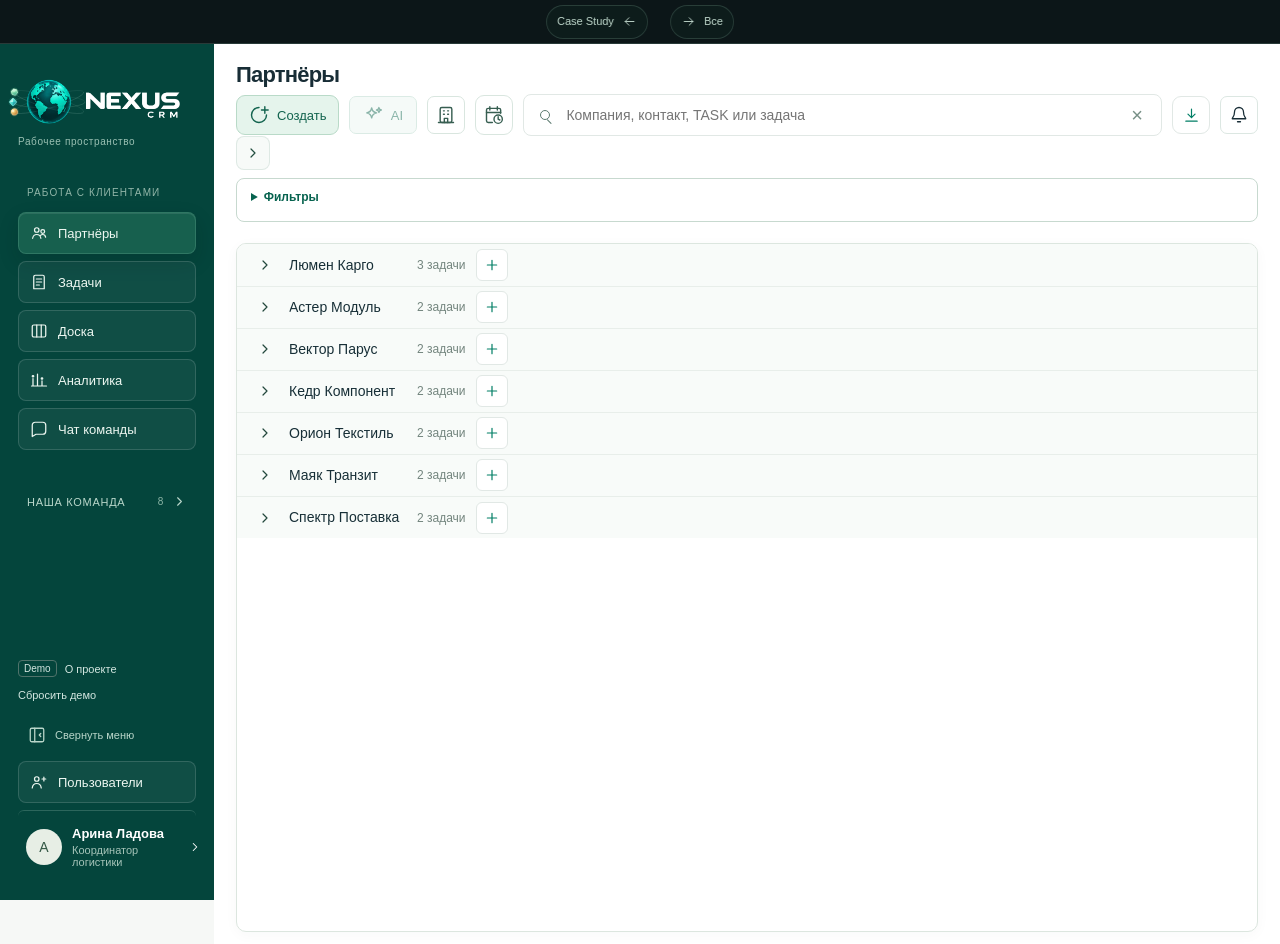
==== commit 0151d8e2: "Center portfolio navigation and refine requested headings and SVG arrows" ====
--- a/index.html
+++ b/index.html
@@ -1,6 +1,6 @@
 <!doctype html>
-<html lang="ru"><head><meta charset="utf-8"><meta http-equiv="Content-Security-Policy" content="default-src 'self' blob: data:; connect-src 'none'; script-src 'self'; style-src 'self' 'unsafe-inline'; img-src 'self' blob: data:; object-src 'none'; base-uri 'self'; form-action 'none'"><meta name="viewport" content="width=device-width,initial-scale=1"><title>NEXUS CRM</title><link rel="preload" as="image" href="./assets/workflow-icons/circle.svg"><link rel="preload" as="image" href="./assets/workflow-icons/circle-question-mark.svg"><link rel="preload" as="image" href="./assets/workflow-icons/play.svg"><link rel="preload" as="image" href="./assets/workflow-icons/search.svg"><link rel="preload" as="image" href="./assets/workflow-icons/hourglass.svg"><link rel="preload" as="image" href="./assets/workflow-icons/file-pen-line.svg"><link rel="preload" as="image" href="./assets/workflow-icons/send.svg"><link rel="preload" as="image" href="./assets/workflow-icons/refresh-cw.svg"><link rel="preload" as="image" href="./assets/workflow-icons/truck.svg"><link rel="preload" as="image" href="./assets/workflow-icons/check-check.svg"><link rel="preload" as="image" href="./assets/workflow-icons/archive.svg"><link rel="preload" as="image" href="./assets/workflow-icons/trash.svg"><link rel="stylesheet" href="./styles.css?v=workspace193"><link rel="stylesheet" href="./ui-polish.css?v=7"><link rel="stylesheet" href="./analytics-polish.css?v=1"><link rel="stylesheet" href="./nexus-orbit.css?v=12"><link rel="stylesheet" href="./record-card-polish.css?v=12"><link rel="stylesheet" href="./ui-audit-polish.css?v=5"><link rel="stylesheet" href="./sidebar-compact.css?v=2"><link rel="stylesheet" href="./search-actions.css?v=1"><link rel="stylesheet" href="./record-attention.css?v=1"><link rel="stylesheet" href="./kanban.css?v=7"><link rel="stylesheet" href="./chat-polish.css?v=3"><script src="./i18n.js?v=workspace128" defer></script><script src="./i18n-ui.js?v=workspace131" defer></script><script src="./ui-motion.js?v=workspace158" defer></script><script src="./data/seed.js" defer></script><script src="./demo-adapter.js" defer></script><script src="./app.js?v=workspace213" defer></script><script src="./search-actions.js?v=2" defer></script><script src="./kanban.js?v=7" defer></script><link rel="stylesheet" href="./demo.css?v=mobile-20261106b><script src="./demo-ui.js?v=mobile-20261106b defer></script><style id="portfolio-arrows-style">.portfolio-arrows{display:flex;align-items:center;gap:5px;flex-shrink:0}.portfolio-arrows a{display:grid;place-items:center;width:36px;height:36px;border:1px solid #9ed5bd55;border-radius:50%;color:#9ed5bd;background:#102320d9;text-decoration:none;transition:transform .25s,background .25s,border-color .25s}.portfolio-arrows a:hover{transform:translateY(-2px);background:#9ed5bd;color:#102320;border-color:#9ed5bd}.portfolio-arrows a:focus-visible{outline:2px solid #d4bf98;outline-offset:3px}.portfolio-arrows svg{width:15px;height:15px;fill:none;stroke:currentColor;stroke-width:1.5;stroke-linecap:round;stroke-linejoin:round}@media(prefers-reduced-motion:reduce){.portfolio-arrows a{transition:none}.portfolio-arrows a:hover{transform:none}}@media(max-width:800px){.portfolio-arrows{gap:3px}.portfolio-arrows a{width:34px;height:34px}}.portfolio-bar{position:fixed;top:0;left:0;right:0;z-index:9999;height:44px;display:flex;align-items:center;justify-content:flex-end;padding:4px 14px;background:#0c1618;border-bottom:1px solid #9ed5bd30}.portfolio-bar .portfolio-arrows a{width:34px;height:34px}body{padding-top:44px!important}.sidebar{top:44px!important}@media(max-width:800px){.portfolio-bar{height:44px}}</style></head>
-<body><div class="portfolio-bar"><div class="portfolio-arrows" role="navigation" aria-label="Навигация по портфолио"><a href="https://rvaksss-art.github.io/crm-product-showcase-nexus/case-study.html" aria-label="Предыдущий раздел портфолио" title="Назад"><svg viewBox="0 0 24 24" aria-hidden="true"><path d="M19 12H5m6-6-6 6 6 6"/></svg></a><a href="https://rvaksss-art.github.io/" aria-label="Следующий раздел портфолио" title="Вперёд"><svg viewBox="0 0 24 24" aria-hidden="true"><path d="M5 12h14m-6-6 6 6-6 6"/></svg></a></div></div><section id="login-view" class="login-view" hidden><div class="login-shell"><div class="login-brand"><div class="login-orbit" aria-hidden="true"></div>NEXUS<span>CRM / защищённый вход</span></div><div class="login-card"><div class="login-mark" aria-hidden="true"><svg viewBox="0 0 24 24"><path d="M7 11V8a5 5 0 0 1 10 0v3M5 11h14v10H5z"/></svg></div><h1>Вход в CRM</h1><p>Используйте учётную запись, которую создал администратор.</p><form id="login-form"><label class="field">Логин<input name="login" autocomplete="username" required maxlength="80" autofocus></label><label class="field">Пароль<span class="password-field"><input name="password" type="password" autocomplete="current-password" required maxlength="1024"><button type="button" id="password-toggle" aria-label="Показать пароль"><svg viewBox="0 0 24 24" aria-hidden="true"><path d="M2 12s3.5-6 10-6 10 6 10 6-3.5 6-10 6S2 12 2 12Z"/><circle cx="12" cy="12" r="3"/></svg></button></span></label><div id="login-error" class="login-error" role="alert"></div><button class="primary login-submit" type="submit">Войти</button></form><div id="setup-hint" class="setup-hint" hidden><strong>Нужна первоначальная настройка</strong><p>Создайте первого администратора командой из инструкции запуска. Пароль вводится скрыто в терминале.</p></div><p id="login-note" class="login-note"></p></div></div></section><div id="app-shell" class="app-shell" hidden><aside class="sidebar"><a class="brand" href="./" aria-label="NEXUS CRM"><img class="brand-logo" src="./assets/nexus-logo-sidebar.png" alt="NEXUS CRM"><span class="nexus-orbit-art" aria-hidden="true"><svg class="nexus-orbit-mark" viewBox="0 0 60 54" focusable="false">
+<html lang="ru"><head><meta charset="utf-8"><meta http-equiv="Content-Security-Policy" content="default-src 'self' blob: data:; connect-src 'none'; script-src 'self'; style-src 'self' 'unsafe-inline'; img-src 'self' blob: data:; object-src 'none'; base-uri 'self'; form-action 'none'"><meta name="viewport" content="width=device-width,initial-scale=1"><title>NEXUS CRM</title><link rel="preload" as="image" href="./assets/workflow-icons/circle.svg"><link rel="preload" as="image" href="./assets/workflow-icons/circle-question-mark.svg"><link rel="preload" as="image" href="./assets/workflow-icons/play.svg"><link rel="preload" as="image" href="./assets/workflow-icons/search.svg"><link rel="preload" as="image" href="./assets/workflow-icons/hourglass.svg"><link rel="preload" as="image" href="./assets/workflow-icons/file-pen-line.svg"><link rel="preload" as="image" href="./assets/workflow-icons/send.svg"><link rel="preload" as="image" href="./assets/workflow-icons/refresh-cw.svg"><link rel="preload" as="image" href="./assets/workflow-icons/truck.svg"><link rel="preload" as="image" href="./assets/workflow-icons/check-check.svg"><link rel="preload" as="image" href="./assets/workflow-icons/archive.svg"><link rel="preload" as="image" href="./assets/workflow-icons/trash.svg"><link rel="stylesheet" href="./styles.css?v=workspace193"><link rel="stylesheet" href="./ui-polish.css?v=7"><link rel="stylesheet" href="./analytics-polish.css?v=1"><link rel="stylesheet" href="./nexus-orbit.css?v=12"><link rel="stylesheet" href="./record-card-polish.css?v=12"><link rel="stylesheet" href="./ui-audit-polish.css?v=5"><link rel="stylesheet" href="./sidebar-compact.css?v=2"><link rel="stylesheet" href="./search-actions.css?v=1"><link rel="stylesheet" href="./record-attention.css?v=1"><link rel="stylesheet" href="./kanban.css?v=7"><link rel="stylesheet" href="./chat-polish.css?v=3"><script src="./i18n.js?v=workspace128" defer></script><script src="./i18n-ui.js?v=workspace131" defer></script><script src="./ui-motion.js?v=workspace158" defer></script><script src="./data/seed.js" defer></script><script src="./demo-adapter.js" defer></script><script src="./app.js?v=workspace213" defer></script><script src="./search-actions.js?v=2" defer></script><script src="./kanban.js?v=7" defer></script><link rel="stylesheet" href="./demo.css?v=mobile-20261106b><script src="./demo-ui.js?v=mobile-20261106b defer></script><style id="portfolio-arrows-style">.portfolio-arrows{display:flex;align-items:center;gap:5px;flex-shrink:0}.portfolio-arrows a{display:grid;place-items:center;width:36px;height:36px;border:1px solid #9ed5bd55;border-radius:50%;color:#9ed5bd;background:#102320d9;text-decoration:none;transition:transform .25s,background .25s,border-color .25s}.portfolio-arrows a:hover{transform:translateY(-2px);background:#9ed5bd;color:#102320;border-color:#9ed5bd}.portfolio-arrows a:focus-visible{outline:2px solid #d4bf98;outline-offset:3px}.portfolio-arrows svg{width:15px;height:15px;fill:none;stroke:currentColor;stroke-width:1.5;stroke-linecap:round;stroke-linejoin:round}@media(prefers-reduced-motion:reduce){.portfolio-arrows a{transition:none}.portfolio-arrows a:hover{transform:none}}@media(max-width:800px){.portfolio-arrows{gap:3px}.portfolio-arrows a{width:34px;height:34px}}.portfolio-bar{position:fixed;top:0;left:0;right:0;z-index:9999;height:44px;display:flex;align-items:center;justify-content:flex-end;padding:4px 14px;background:#0c1618;border-bottom:1px solid #9ed5bd30}.portfolio-bar .portfolio-arrows a{width:34px;height:34px}body{padding-top:44px!important}.sidebar{top:44px!important}@media(max-width:800px){.portfolio-bar{height:44px}}</style><style id="portfolio-header-refinement">.portfolio-arrows{position:absolute!important;left:50%!important;top:50%;transform:translate(-50%,-50%);display:flex;gap:22px!important;align-items:center;width:max-content;z-index:30;letter-spacing:normal}.portfolio-arrows a{width:auto!important;height:34px!important;display:flex!important;gap:8px;padding:0 10px;border-radius:18px!important;background:rgba(18,38,34,.42)!important;border:1px solid #a8d9c02e!important;color:#c0d8cc!important;backdrop-filter:blur(12px);-webkit-backdrop-filter:blur(12px);font:11px/1.2 Arial,sans-serif;white-space:nowrap}.portfolio-arrows svg{flex:none}.portfolio-arrows a:hover{background:#42605466!important;transform:translateY(-2px);color:#f0e1c3!important}.portfolio-arrows a:last-child{flex-direction:row-reverse}.top .headnote{visibility:hidden}.portfolio-bar{position:fixed}.header{position:sticky}header{isolation:isolate}.portfolio-bar .portfolio-arrows{top:50%}@media(max-width:1100px){header:has(.portfolio-arrows){padding-bottom:48px!important;height:auto!important;min-height:112px!important;align-items:flex-start!important}.portfolio-arrows{top:auto!important;bottom:5px!important;transform:translateX(-50%);gap:18px!important}.portfolio-bar .portfolio-arrows{top:50%!important;bottom:auto;transform:translate(-50%,-50%)}.header{margin-bottom:40px}.top .cta{margin-left:auto}.top{padding-top:12px!important}.progressNav{margin-top:40px}body:has(header.top),body:has(header .brand-portrait){padding-top:40px}.portfolio-arrows a{height:30px!important;font-size:10px}.edition>span,.edition>i{display:none}}[data-t="hero"]{white-space:pre-line}.cta i svg,.swipe-cue svg{width:14px;height:14px;fill:none;stroke:currentColor;stroke-width:1.35;stroke-linecap:round;stroke-linejoin:round;vertical-align:middle}</style></head>
+<body><div class="portfolio-bar"><div class="portfolio-arrows" role="navigation" aria-label="Навигация по портфолио"><a href="https://rvaksss-art.github.io/crm-product-showcase-nexus/case-study.html" aria-label="Предыдущий раздел портфолио" title="Назад"><span>Case Study</span><svg viewBox="0 0 24 24" aria-hidden="true"><path d="M19 12H5m6-6-6 6 6 6"/></svg></a><a href="https://rvaksss-art.github.io/" aria-label="Следующий раздел портфолио" title="Вперёд"><span>All</span><svg viewBox="0 0 24 24" aria-hidden="true"><path d="M5 12h14m-6-6 6 6-6 6"/></svg></a></div></div><section id="login-view" class="login-view" hidden><div class="login-shell"><div class="login-brand"><div class="login-orbit" aria-hidden="true"></div>NEXUS<span>CRM / защищённый вход</span></div><div class="login-card"><div class="login-mark" aria-hidden="true"><svg viewBox="0 0 24 24"><path d="M7 11V8a5 5 0 0 1 10 0v3M5 11h14v10H5z"/></svg></div><h1>Вход в CRM</h1><p>Используйте учётную запись, которую создал администратор.</p><form id="login-form"><label class="field">Логин<input name="login" autocomplete="username" required maxlength="80" autofocus></label><label class="field">Пароль<span class="password-field"><input name="password" type="password" autocomplete="current-password" required maxlength="1024"><button type="button" id="password-toggle" aria-label="Показать пароль"><svg viewBox="0 0 24 24" aria-hidden="true"><path d="M2 12s3.5-6 10-6 10 6 10 6-3.5 6-10 6S2 12 2 12Z"/><circle cx="12" cy="12" r="3"/></svg></button></span></label><div id="login-error" class="login-error" role="alert"></div><button class="primary login-submit" type="submit">Войти</button></form><div id="setup-hint" class="setup-hint" hidden><strong>Нужна первоначальная настройка</strong><p>Создайте первого администратора командой из инструкции запуска. Пароль вводится скрыто в терминале.</p></div><p id="login-note" class="login-note"></p></div></div></section><div id="app-shell" class="app-shell" hidden><aside class="sidebar"><a class="brand" href="./" aria-label="NEXUS CRM"><img class="brand-logo" src="./assets/nexus-logo-sidebar.png" alt="NEXUS CRM"><span class="nexus-orbit-art" aria-hidden="true"><svg class="nexus-orbit-mark" viewBox="0 0 60 54" focusable="false">
 <defs>
 <radialGradient id="orbit-amber" cx="30%" cy="23%" r="80%"><stop stop-color="#fff8d9"/><stop offset=".35" stop-color="#f5d17d"/><stop offset="1" stop-color="#bc762c"/></radialGradient>
 <linearGradient id="orbit-cyan" x1="0" y1="0" x2="1" y2="1"><stop stop-color="#c9fff2"/><stop offset=".48" stop-color="#48dacd"/><stop offset="1" stop-color="#16899e"/></linearGradient>
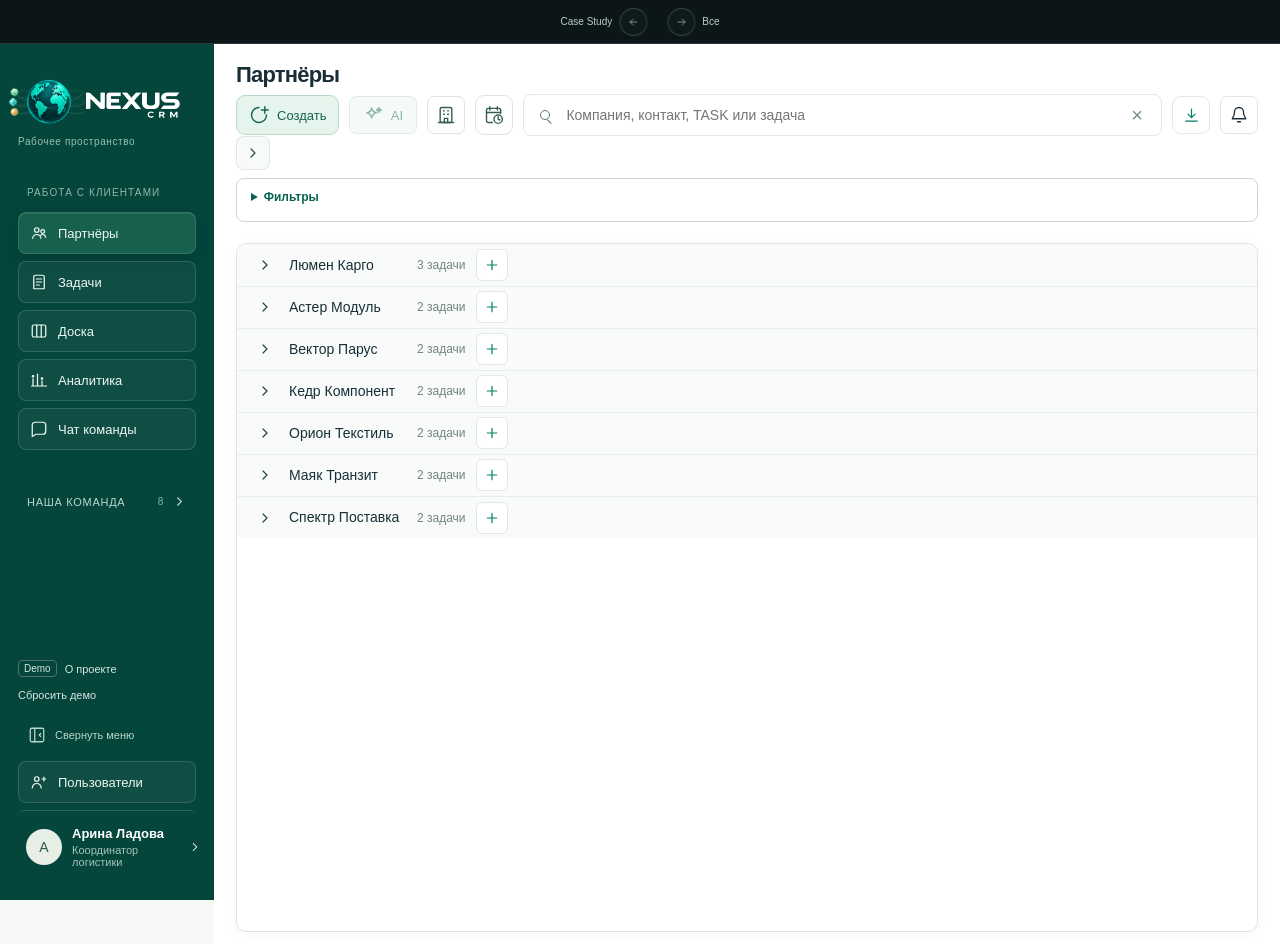
==== commit d0a4014e: "Center portfolio navigation and refine requested headings and SVG arrows" ====
--- a/index.html
+++ b/index.html
@@ -1,6 +1,6 @@
 <!doctype html>
-<html lang="ru"><head><meta charset="utf-8"><meta http-equiv="Content-Security-Policy" content="default-src 'self' blob: data:; connect-src 'none'; script-src 'self'; style-src 'self' 'unsafe-inline'; img-src 'self' blob: data:; object-src 'none'; base-uri 'self'; form-action 'none'"><meta name="viewport" content="width=device-width,initial-scale=1"><title>NEXUS CRM</title><link rel="preload" as="image" href="./assets/workflow-icons/circle.svg"><link rel="preload" as="image" href="./assets/workflow-icons/circle-question-mark.svg"><link rel="preload" as="image" href="./assets/workflow-icons/play.svg"><link rel="preload" as="image" href="./assets/workflow-icons/search.svg"><link rel="preload" as="image" href="./assets/workflow-icons/hourglass.svg"><link rel="preload" as="image" href="./assets/workflow-icons/file-pen-line.svg"><link rel="preload" as="image" href="./assets/workflow-icons/send.svg"><link rel="preload" as="image" href="./assets/workflow-icons/refresh-cw.svg"><link rel="preload" as="image" href="./assets/workflow-icons/truck.svg"><link rel="preload" as="image" href="./assets/workflow-icons/check-check.svg"><link rel="preload" as="image" href="./assets/workflow-icons/archive.svg"><link rel="preload" as="image" href="./assets/workflow-icons/trash.svg"><link rel="stylesheet" href="./styles.css?v=workspace193"><link rel="stylesheet" href="./ui-polish.css?v=7"><link rel="stylesheet" href="./analytics-polish.css?v=1"><link rel="stylesheet" href="./nexus-orbit.css?v=12"><link rel="stylesheet" href="./record-card-polish.css?v=12"><link rel="stylesheet" href="./ui-audit-polish.css?v=5"><link rel="stylesheet" href="./sidebar-compact.css?v=2"><link rel="stylesheet" href="./search-actions.css?v=1"><link rel="stylesheet" href="./record-attention.css?v=1"><link rel="stylesheet" href="./kanban.css?v=7"><link rel="stylesheet" href="./chat-polish.css?v=3"><script src="./i18n.js?v=workspace128" defer></script><script src="./i18n-ui.js?v=workspace131" defer></script><script src="./ui-motion.js?v=workspace158" defer></script><script src="./data/seed.js" defer></script><script src="./demo-adapter.js" defer></script><script src="./app.js?v=workspace213" defer></script><script src="./search-actions.js?v=2" defer></script><script src="./kanban.js?v=7" defer></script><link rel="stylesheet" href="./demo.css?v=mobile-20261106b><script src="./demo-ui.js?v=mobile-20261106b defer></script><style id="portfolio-arrows-style">.portfolio-arrows{display:flex;align-items:center;gap:5px;flex-shrink:0}.portfolio-arrows a{display:grid;place-items:center;width:36px;height:36px;border:1px solid #9ed5bd55;border-radius:50%;color:#9ed5bd;background:#102320d9;text-decoration:none;transition:transform .25s,background .25s,border-color .25s}.portfolio-arrows a:hover{transform:translateY(-2px);background:#9ed5bd;color:#102320;border-color:#9ed5bd}.portfolio-arrows a:focus-visible{outline:2px solid #d4bf98;outline-offset:3px}.portfolio-arrows svg{width:15px;height:15px;fill:none;stroke:currentColor;stroke-width:1.5;stroke-linecap:round;stroke-linejoin:round}@media(prefers-reduced-motion:reduce){.portfolio-arrows a{transition:none}.portfolio-arrows a:hover{transform:none}}@media(max-width:800px){.portfolio-arrows{gap:3px}.portfolio-arrows a{width:34px;height:34px}}.portfolio-bar{position:fixed;top:0;left:0;right:0;z-index:9999;height:44px;display:flex;align-items:center;justify-content:flex-end;padding:4px 14px;background:#0c1618;border-bottom:1px solid #9ed5bd30}.portfolio-bar .portfolio-arrows a{width:34px;height:34px}body{padding-top:44px!important}.sidebar{top:44px!important}@media(max-width:800px){.portfolio-bar{height:44px}}</style><style id="portfolio-header-refinement">.portfolio-arrows{position:absolute!important;left:50%!important;top:50%;transform:translate(-50%,-50%);display:flex;gap:22px!important;align-items:center;width:max-content;z-index:30;letter-spacing:normal}.portfolio-arrows a{width:auto!important;height:34px!important;display:flex!important;gap:8px;padding:0 10px;border-radius:18px!important;background:rgba(18,38,34,.42)!important;border:1px solid #a8d9c02e!important;color:#c0d8cc!important;backdrop-filter:blur(12px);-webkit-backdrop-filter:blur(12px);font:11px/1.2 Arial,sans-serif;white-space:nowrap}.portfolio-arrows svg{flex:none}.portfolio-arrows a:hover{background:#42605466!important;transform:translateY(-2px);color:#f0e1c3!important}.portfolio-arrows a:last-child{flex-direction:row-reverse}.top .headnote{visibility:hidden}.portfolio-bar{position:fixed}.header{position:sticky}header{isolation:isolate}.portfolio-bar .portfolio-arrows{top:50%}@media(max-width:1100px){header:has(.portfolio-arrows){padding-bottom:48px!important;height:auto!important;min-height:112px!important;align-items:flex-start!important}.portfolio-arrows{top:auto!important;bottom:5px!important;transform:translateX(-50%);gap:18px!important}.portfolio-bar .portfolio-arrows{top:50%!important;bottom:auto;transform:translate(-50%,-50%)}.header{margin-bottom:40px}.top .cta{margin-left:auto}.top{padding-top:12px!important}.progressNav{margin-top:40px}body:has(header.top),body:has(header .brand-portrait){padding-top:40px}.portfolio-arrows a{height:30px!important;font-size:10px}.edition>span,.edition>i{display:none}}[data-t="hero"]{white-space:pre-line}.cta i svg,.swipe-cue svg{width:14px;height:14px;fill:none;stroke:currentColor;stroke-width:1.35;stroke-linecap:round;stroke-linejoin:round;vertical-align:middle}</style></head>
-<body><div class="portfolio-bar"><div class="portfolio-arrows" role="navigation" aria-label="Навигация по портфолио"><a href="https://rvaksss-art.github.io/crm-product-showcase-nexus/case-study.html" aria-label="Предыдущий раздел портфолио" title="Назад"><span>Case Study</span><svg viewBox="0 0 24 24" aria-hidden="true"><path d="M19 12H5m6-6-6 6 6 6"/></svg></a><a href="https://rvaksss-art.github.io/" aria-label="Следующий раздел портфолио" title="Вперёд"><span>All</span><svg viewBox="0 0 24 24" aria-hidden="true"><path d="M5 12h14m-6-6 6 6-6 6"/></svg></a></div></div><section id="login-view" class="login-view" hidden><div class="login-shell"><div class="login-brand"><div class="login-orbit" aria-hidden="true"></div>NEXUS<span>CRM / защищённый вход</span></div><div class="login-card"><div class="login-mark" aria-hidden="true"><svg viewBox="0 0 24 24"><path d="M7 11V8a5 5 0 0 1 10 0v3M5 11h14v10H5z"/></svg></div><h1>Вход в CRM</h1><p>Используйте учётную запись, которую создал администратор.</p><form id="login-form"><label class="field">Логин<input name="login" autocomplete="username" required maxlength="80" autofocus></label><label class="field">Пароль<span class="password-field"><input name="password" type="password" autocomplete="current-password" required maxlength="1024"><button type="button" id="password-toggle" aria-label="Показать пароль"><svg viewBox="0 0 24 24" aria-hidden="true"><path d="M2 12s3.5-6 10-6 10 6 10 6-3.5 6-10 6S2 12 2 12Z"/><circle cx="12" cy="12" r="3"/></svg></button></span></label><div id="login-error" class="login-error" role="alert"></div><button class="primary login-submit" type="submit">Войти</button></form><div id="setup-hint" class="setup-hint" hidden><strong>Нужна первоначальная настройка</strong><p>Создайте первого администратора командой из инструкции запуска. Пароль вводится скрыто в терминале.</p></div><p id="login-note" class="login-note"></p></div></div></section><div id="app-shell" class="app-shell" hidden><aside class="sidebar"><a class="brand" href="./" aria-label="NEXUS CRM"><img class="brand-logo" src="./assets/nexus-logo-sidebar.png" alt="NEXUS CRM"><span class="nexus-orbit-art" aria-hidden="true"><svg class="nexus-orbit-mark" viewBox="0 0 60 54" focusable="false">
+<html lang="ru"><head><meta charset="utf-8"><meta http-equiv="Content-Security-Policy" content="default-src 'self' blob: data:; connect-src 'none'; script-src 'self'; style-src 'self' 'unsafe-inline'; img-src 'self' blob: data:; object-src 'none'; base-uri 'self'; form-action 'none'"><meta name="viewport" content="width=device-width,initial-scale=1"><title>NEXUS CRM</title><link rel="preload" as="image" href="./assets/workflow-icons/circle.svg"><link rel="preload" as="image" href="./assets/workflow-icons/circle-question-mark.svg"><link rel="preload" as="image" href="./assets/workflow-icons/play.svg"><link rel="preload" as="image" href="./assets/workflow-icons/search.svg"><link rel="preload" as="image" href="./assets/workflow-icons/hourglass.svg"><link rel="preload" as="image" href="./assets/workflow-icons/file-pen-line.svg"><link rel="preload" as="image" href="./assets/workflow-icons/send.svg"><link rel="preload" as="image" href="./assets/workflow-icons/refresh-cw.svg"><link rel="preload" as="image" href="./assets/workflow-icons/truck.svg"><link rel="preload" as="image" href="./assets/workflow-icons/check-check.svg"><link rel="preload" as="image" href="./assets/workflow-icons/archive.svg"><link rel="preload" as="image" href="./assets/workflow-icons/trash.svg"><link rel="stylesheet" href="./styles.css?v=workspace193"><link rel="stylesheet" href="./ui-polish.css?v=7"><link rel="stylesheet" href="./analytics-polish.css?v=1"><link rel="stylesheet" href="./nexus-orbit.css?v=12"><link rel="stylesheet" href="./record-card-polish.css?v=12"><link rel="stylesheet" href="./ui-audit-polish.css?v=5"><link rel="stylesheet" href="./sidebar-compact.css?v=2"><link rel="stylesheet" href="./search-actions.css?v=1"><link rel="stylesheet" href="./record-attention.css?v=1"><link rel="stylesheet" href="./kanban.css?v=7"><link rel="stylesheet" href="./chat-polish.css?v=3"><script src="./i18n.js?v=workspace128" defer></script><script src="./i18n-ui.js?v=workspace131" defer></script><script src="./ui-motion.js?v=workspace158" defer></script><script src="./data/seed.js" defer></script><script src="./demo-adapter.js" defer></script><script src="./app.js?v=workspace213" defer></script><script src="./search-actions.js?v=2" defer></script><script src="./kanban.js?v=7" defer></script><link rel="stylesheet" href="./demo.css?v=mobile-20261106b><script src="./demo-ui.js?v=mobile-20261106b defer></script><style id="portfolio-arrows-style">.portfolio-arrows{display:flex;align-items:center;gap:5px;flex-shrink:0}.portfolio-arrows a{display:grid;place-items:center;width:36px;height:36px;border:1px solid #9ed5bd55;border-radius:50%;color:#9ed5bd;background:#102320d9;text-decoration:none;transition:transform .25s,background .25s,border-color .25s}.portfolio-arrows a:hover{transform:translateY(-2px);background:#9ed5bd;color:#102320;border-color:#9ed5bd}.portfolio-arrows a:focus-visible{outline:2px solid #d4bf98;outline-offset:3px}.portfolio-arrows svg{width:15px;height:15px;fill:none;stroke:currentColor;stroke-width:1.5;stroke-linecap:round;stroke-linejoin:round}@media(prefers-reduced-motion:reduce){.portfolio-arrows a{transition:none}.portfolio-arrows a:hover{transform:none}}@media(max-width:800px){.portfolio-arrows{gap:3px}.portfolio-arrows a{width:34px;height:34px}}.portfolio-bar{position:fixed;top:0;left:0;right:0;z-index:9999;height:44px;display:flex;align-items:center;justify-content:flex-end;padding:4px 14px;background:#0c1618;border-bottom:1px solid #9ed5bd30}.portfolio-bar .portfolio-arrows a{width:34px;height:34px}body{padding-top:44px!important}.sidebar{top:44px!important}@media(max-width:800px){.portfolio-bar{height:44px}}</style><style id="portfolio-header-refinement">.portfolio-arrows{position:absolute!important;left:50%!important;top:50%!important;bottom:auto!important;transform:translate(-50%,-50%);display:flex;align-items:center;gap:20px!important;width:max-content;z-index:30;letter-spacing:normal}.portfolio-arrows a{display:flex!important;align-items:center;gap:7px;width:auto!important;height:auto!important;padding:0!important;background:none!important;border:0!important;border-radius:0!important;color:#b6cfc2!important;font:10px/1.2 Arial,sans-serif;white-space:nowrap;backdrop-filter:none!important;-webkit-backdrop-filter:none!important}.portfolio-arrows a:last-child{flex-direction:row-reverse}.portfolio-arrows .nav-disc{display:grid;place-items:center;width:28px;height:28px;border:1px solid #a8d9c03b;border-radius:50%;background:#18332b30;backdrop-filter:blur(8px);transition:background .2s,border-color .2s}.portfolio-arrows svg{width:12px;height:12px;fill:none;stroke:currentColor;stroke-width:1.3}.portfolio-arrows a:hover{transform:none!important;background:none!important;color:#f0e1c3!important}.portfolio-arrows a:hover .nav-disc{background:#52776335;border-color:#d0c09c80}.top .headnote{visibility:hidden}.cta i svg,.swipe-cue svg{width:14px;height:14px;fill:none;stroke:currentColor;stroke-width:1.35;stroke-linecap:round;stroke-linejoin:round;vertical-align:middle}[data-t="hero"]{white-space:pre-line}@media(max-width:680px){.portfolio-arrows{gap:14px!important}.portfolio-arrows a{font-size:9px;gap:5px}.portfolio-arrows .nav-disc{width:25px;height:25px}.header .brand>div,header .brand>span{display:none}.edition>span,.edition>i{display:none}.top .brand{font-size:0;gap:0}.top .headnote{display:none}.top .cta{font-size:0;padding:4px;gap:0;margin-left:auto}.top .cta i{width:22px;height:22px}.switches{gap:3px!important}.switches button{width:26px!important;min-width:26px!important;height:30px!important}.switches svg{width:15px;height:15px}.brand-portrait{width:32px!important;height:32px!important}.edition{gap:0}#language{width:30px;height:30px}}@media(max-width:360px){.portfolio-arrows{gap:10px!important}.portfolio-arrows a{font-size:8px;gap:4px}.portfolio-arrows .nav-disc{width:22px;height:22px}.switches button{width:24px!important;min-width:24px!important}}</style></head>
+<body><div class="portfolio-bar"><div class="portfolio-arrows" role="navigation" aria-label="Навигация по портфолио"><a href="https://rvaksss-art.github.io/crm-product-showcase-nexus/case-study.html" aria-label="Предыдущий раздел портфолио" title="Назад"><span>Case Study</span><span class="nav-disc"><svg viewBox="0 0 24 24" aria-hidden="true"><path d="M19 12H5m6-6-6 6 6 6"/></svg></span></a><a href="https://rvaksss-art.github.io/" aria-label="Следующий раздел портфолио" title="Вперёд"><span>All</span><span class="nav-disc"><svg viewBox="0 0 24 24" aria-hidden="true"><path d="M5 12h14m-6-6 6 6-6 6"/></svg></span></a></div></div><section id="login-view" class="login-view" hidden><div class="login-shell"><div class="login-brand"><div class="login-orbit" aria-hidden="true"></div>NEXUS<span>CRM / защищённый вход</span></div><div class="login-card"><div class="login-mark" aria-hidden="true"><svg viewBox="0 0 24 24"><path d="M7 11V8a5 5 0 0 1 10 0v3M5 11h14v10H5z"/></svg></div><h1>Вход в CRM</h1><p>Используйте учётную запись, которую создал администратор.</p><form id="login-form"><label class="field">Логин<input name="login" autocomplete="username" required maxlength="80" autofocus></label><label class="field">Пароль<span class="password-field"><input name="password" type="password" autocomplete="current-password" required maxlength="1024"><button type="button" id="password-toggle" aria-label="Показать пароль"><svg viewBox="0 0 24 24" aria-hidden="true"><path d="M2 12s3.5-6 10-6 10 6 10 6-3.5 6-10 6S2 12 2 12Z"/><circle cx="12" cy="12" r="3"/></svg></button></span></label><div id="login-error" class="login-error" role="alert"></div><button class="primary login-submit" type="submit">Войти</button></form><div id="setup-hint" class="setup-hint" hidden><strong>Нужна первоначальная настройка</strong><p>Создайте первого администратора командой из инструкции запуска. Пароль вводится скрыто в терминале.</p></div><p id="login-note" class="login-note"></p></div></div></section><div id="app-shell" class="app-shell" hidden><aside class="sidebar"><a class="brand" href="./" aria-label="NEXUS CRM"><img class="brand-logo" src="./assets/nexus-logo-sidebar.png" alt="NEXUS CRM"><span class="nexus-orbit-art" aria-hidden="true"><svg class="nexus-orbit-mark" viewBox="0 0 60 54" focusable="false">
 <defs>
 <radialGradient id="orbit-amber" cx="30%" cy="23%" r="80%"><stop stop-color="#fff8d9"/><stop offset=".35" stop-color="#f5d17d"/><stop offset="1" stop-color="#bc762c"/></radialGradient>
 <linearGradient id="orbit-cyan" x1="0" y1="0" x2="1" y2="1"><stop stop-color="#c9fff2"/><stop offset=".48" stop-color="#48dacd"/><stop offset="1" stop-color="#16899e"/></linearGradient>
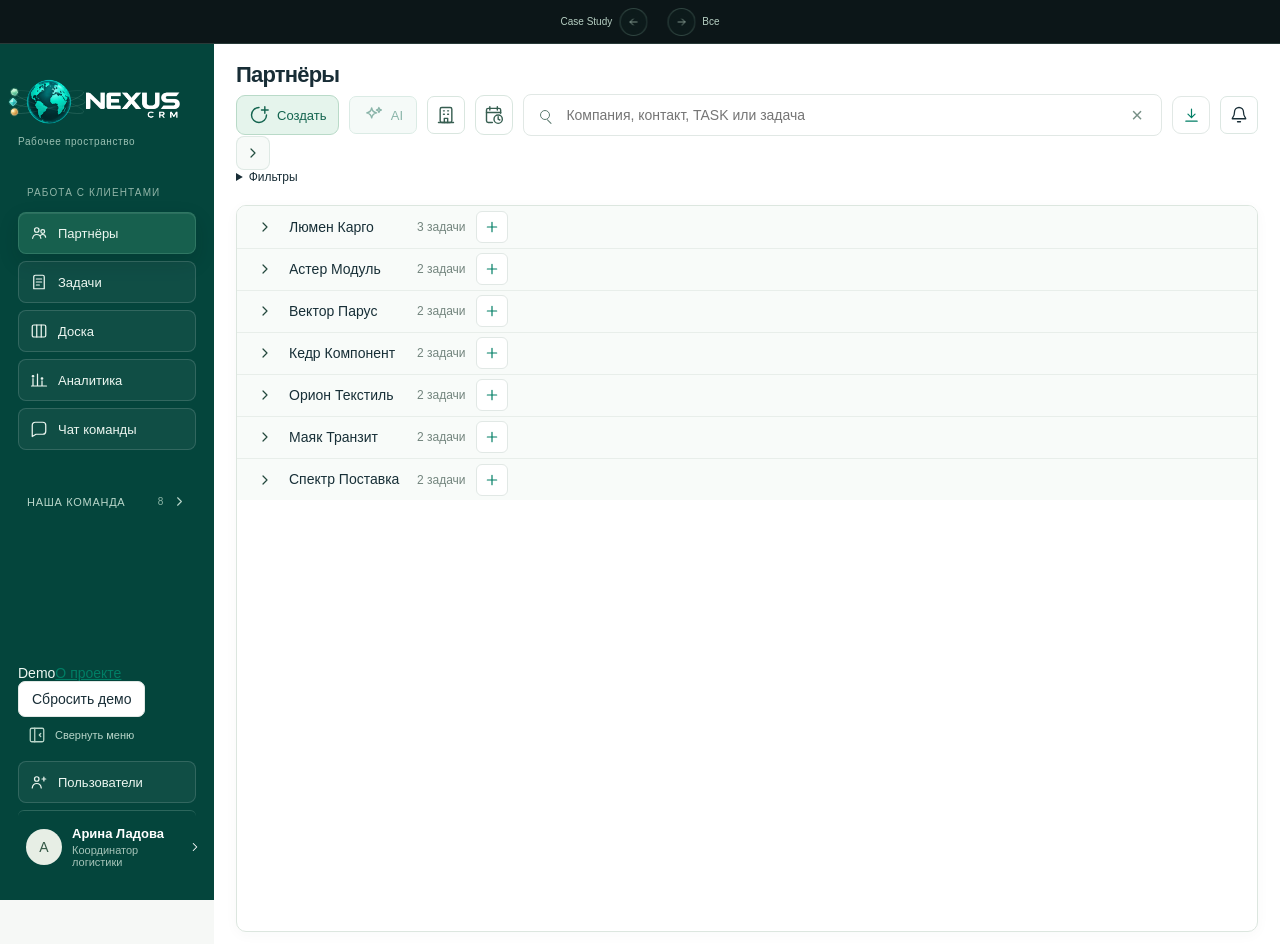
==== commit 2e0f4554: "Center portfolio navigation and refine requested headings and SVG arrows" ====
--- a/index.html
+++ b/index.html
@@ -1,5 +1,28 @@
 <!doctype html>
-<html lang="ru"><head><meta charset="utf-8"><meta http-equiv="Content-Security-Policy" content="default-src 'self' blob: data:; connect-src 'none'; script-src 'self'; style-src 'self' 'unsafe-inline'; img-src 'self' blob: data:; object-src 'none'; base-uri 'self'; form-action 'none'"><meta name="viewport" content="width=device-width,initial-scale=1"><title>NEXUS CRM</title><link rel="preload" as="image" href="./assets/workflow-icons/circle.svg"><link rel="preload" as="image" href="./assets/workflow-icons/circle-question-mark.svg"><link rel="preload" as="image" href="./assets/workflow-icons/play.svg"><link rel="preload" as="image" href="./assets/workflow-icons/search.svg"><link rel="preload" as="image" href="./assets/workflow-icons/hourglass.svg"><link rel="preload" as="image" href="./assets/workflow-icons/file-pen-line.svg"><link rel="preload" as="image" href="./assets/workflow-icons/send.svg"><link rel="preload" as="image" href="./assets/workflow-icons/refresh-cw.svg"><link rel="preload" as="image" href="./assets/workflow-icons/truck.svg"><link rel="preload" as="image" href="./assets/workflow-icons/check-check.svg"><link rel="preload" as="image" href="./assets/workflow-icons/archive.svg"><link rel="preload" as="image" href="./assets/workflow-icons/trash.svg"><link rel="stylesheet" href="./styles.css?v=workspace193"><link rel="stylesheet" href="./ui-polish.css?v=7"><link rel="stylesheet" href="./analytics-polish.css?v=1"><link rel="stylesheet" href="./nexus-orbit.css?v=12"><link rel="stylesheet" href="./record-card-polish.css?v=12"><link rel="stylesheet" href="./ui-audit-polish.css?v=5"><link rel="stylesheet" href="./sidebar-compact.css?v=2"><link rel="stylesheet" href="./search-actions.css?v=1"><link rel="stylesheet" href="./record-attention.css?v=1"><link rel="stylesheet" href="./kanban.css?v=7"><link rel="stylesheet" href="./chat-polish.css?v=3"><script src="./i18n.js?v=workspace128" defer></script><script src="./i18n-ui.js?v=workspace131" defer></script><script src="./ui-motion.js?v=workspace158" defer></script><script src="./data/seed.js" defer></script><script src="./demo-adapter.js" defer></script><script src="./app.js?v=workspace213" defer></script><script src="./search-actions.js?v=2" defer></script><script src="./kanban.js?v=7" defer></script><link rel="stylesheet" href="./demo.css?v=mobile-20261106b><script src="./demo-ui.js?v=mobile-20261106b defer></script><style id="portfolio-arrows-style">.portfolio-arrows{display:flex;align-items:center;gap:5px;flex-shrink:0}.portfolio-arrows a{display:grid;place-items:center;width:36px;height:36px;border:1px solid #9ed5bd55;border-radius:50%;color:#9ed5bd;background:#102320d9;text-decoration:none;transition:transform .25s,background .25s,border-color .25s}.portfolio-arrows a:hover{transform:translateY(-2px);background:#9ed5bd;color:#102320;border-color:#9ed5bd}.portfolio-arrows a:focus-visible{outline:2px solid #d4bf98;outline-offset:3px}.portfolio-arrows svg{width:15px;height:15px;fill:none;stroke:currentColor;stroke-width:1.5;stroke-linecap:round;stroke-linejoin:round}@media(prefers-reduced-motion:reduce){.portfolio-arrows a{transition:none}.portfolio-arrows a:hover{transform:none}}@media(max-width:800px){.portfolio-arrows{gap:3px}.portfolio-arrows a{width:34px;height:34px}}.portfolio-bar{position:fixed;top:0;left:0;right:0;z-index:9999;height:44px;display:flex;align-items:center;justify-content:flex-end;padding:4px 14px;background:#0c1618;border-bottom:1px solid #9ed5bd30}.portfolio-bar .portfolio-arrows a{width:34px;height:34px}body{padding-top:44px!important}.sidebar{top:44px!important}@media(max-width:800px){.portfolio-bar{height:44px}}</style><style id="portfolio-header-refinement">.portfolio-arrows{position:absolute!important;left:50%!important;top:50%!important;bottom:auto!important;transform:translate(-50%,-50%);display:flex;align-items:center;gap:20px!important;width:max-content;z-index:30;letter-spacing:normal}.portfolio-arrows a{display:flex!important;align-items:center;gap:7px;width:auto!important;height:auto!important;padding:0!important;background:none!important;border:0!important;border-radius:0!important;color:#b6cfc2!important;font:10px/1.2 Arial,sans-serif;white-space:nowrap;backdrop-filter:none!important;-webkit-backdrop-filter:none!important}.portfolio-arrows a:last-child{flex-direction:row-reverse}.portfolio-arrows .nav-disc{display:grid;place-items:center;width:28px;height:28px;border:1px solid #a8d9c03b;border-radius:50%;background:#18332b30;backdrop-filter:blur(8px);transition:background .2s,border-color .2s}.portfolio-arrows svg{width:12px;height:12px;fill:none;stroke:currentColor;stroke-width:1.3}.portfolio-arrows a:hover{transform:none!important;background:none!important;color:#f0e1c3!important}.portfolio-arrows a:hover .nav-disc{background:#52776335;border-color:#d0c09c80}.top .headnote{visibility:hidden}.cta i svg,.swipe-cue svg{width:14px;height:14px;fill:none;stroke:currentColor;stroke-width:1.35;stroke-linecap:round;stroke-linejoin:round;vertical-align:middle}[data-t="hero"]{white-space:pre-line}@media(max-width:680px){.portfolio-arrows{gap:14px!important}.portfolio-arrows a{font-size:9px;gap:5px}.portfolio-arrows .nav-disc{width:25px;height:25px}.header .brand>div,header .brand>span{display:none}.edition>span,.edition>i{display:none}.top .brand{font-size:0;gap:0}.top .headnote{display:none}.top .cta{font-size:0;padding:4px;gap:0;margin-left:auto}.top .cta i{width:22px;height:22px}.switches{gap:3px!important}.switches button{width:26px!important;min-width:26px!important;height:30px!important}.switches svg{width:15px;height:15px}.brand-portrait{width:32px!important;height:32px!important}.edition{gap:0}#language{width:30px;height:30px}}@media(max-width:360px){.portfolio-arrows{gap:10px!important}.portfolio-arrows a{font-size:8px;gap:4px}.portfolio-arrows .nav-disc{width:22px;height:22px}.switches button{width:24px!important;min-width:24px!important}}</style></head>
+<html lang="ru"><head><meta charset="utf-8"><meta http-equiv="Content-Security-Policy" content="default-src 'self' blob: data:; connect-src 'none'; script-src 'self'; style-src 'self' 'unsafe-inline'; img-src 'self' blob: data:; object-src 'none'; base-uri 'self'; form-action 'none'"><meta name="viewport" content="width=device-width,initial-scale=1"><title>NEXUS CRM</title><link rel="preload" as="image" href="./assets/workflow-icons/circle.svg"><link rel="preload" as="image" href="./assets/workflow-icons/circle-question-mark.svg"><link rel="preload" as="image" href="./assets/workflow-icons/play.svg"><link rel="preload" as="image" href="./assets/workflow-icons/search.svg"><link rel="preload" as="image" href="./assets/workflow-icons/hourglass.svg"><link rel="preload" as="image" href="./assets/workflow-icons/file-pen-line.svg"><link rel="preload" as="image" href="./assets/workflow-icons/send.svg"><link rel="preload" as="image" href="./assets/workflow-icons/refresh-cw.svg"><link rel="preload" as="image" href="./assets/workflow-icons/truck.svg"><link rel="preload" as="image" href="./assets/workflow-icons/check-check.svg"><link rel="preload" as="image" href="./assets/workflow-icons/archive.svg"><link rel="preload" as="image" href="./assets/workflow-icons/trash.svg"><link rel="stylesheet" href="./styles.css?v=workspace193"><link rel="stylesheet" href="./ui-polish.css?v=7"><link rel="stylesheet" href="./analytics-polish.css?v=1"><link rel="stylesheet" href="./nexus-orbit.css?v=12"><link rel="stylesheet" href="./record-card-polish.css?v=12"><link rel="stylesheet" href="./ui-audit-polish.css?v=5"><link rel="stylesheet" href="./sidebar-compact.css?v=2"><link rel="stylesheet" href="./search-actions.css?v=1"><link rel="stylesheet" href="./record-attention.css?v=1"><link rel="stylesheet" href="./kanban.css?v=7"><link rel="stylesheet" href="./chat-polish.css?v=3"><script src="./i18n.js?v=workspace128" defer></script><script src="./i18n-ui.js?v=workspace131" defer></script><script src="./ui-motion.js?v=workspace158" defer></script><script src="./data/seed.js" defer></script><script src="./demo-adapter.js" defer></script><script src="./app.js?v=workspace213" defer></script><script src="./search-actions.js?v=2" defer></script><script src="./kanban.js?v=7" defer></script><link rel="stylesheet" href="./demo.css?v=mobile-20261106b" media="(max-width:1024px)"><style id="portfolio-arrows-style">.portfolio-arrows{display:flex;align-items:center;gap:5px;flex-shrink:0}.portfolio-arrows a{display:grid;place-items:center;width:36px;height:36px;border:1px solid #9ed5bd55;border-radius:50%;color:#9ed5bd;background:#102320d9;text-decoration:none;transition:transform .25s,background .25s,border-color .25s}.portfolio-arrows a:hover{transform:translateY(-2px);background:#9ed5bd;color:#102320;border-color:#9ed5bd}.portfolio-arrows a:focus-visible{outline:2px solid #d4bf98;outline-offset:3px}.portfolio-arrows svg{width:15px;height:15px;fill:none;stroke:currentColor;stroke-width:1.5;stroke-linecap:round;stroke-linejoin:round}@media(prefers-reduced-motion:reduce){.portfolio-arrows a{transition:none}.portfolio-arrows a:hover{transform:none}}@media(max-width:800px){.portfolio-arrows{gap:3px}.portfolio-arrows a{width:34px;height:34px}}.portfolio-bar{position:fixed;top:0;left:0;right:0;z-index:9999;height:44px;display:flex;align-items:center;justify-content:flex-end;padding:4px 14px;background:#0c1618;border-bottom:1px solid #9ed5bd30}.portfolio-bar .portfolio-arrows a{width:34px;height:34px}body{padding-top:44px!important}.sidebar{top:44px!important}@media(max-width:800px){.portfolio-bar{height:44px}}</style><style id="portfolio-header-refinement">.portfolio-arrows{position:absolute!important;left:50%!important;top:50%!important;bottom:auto!important;transform:translate(-50%,-50%);display:flex;align-items:center;gap:20px!important;width:max-content;z-index:30;letter-spacing:normal}.portfolio-arrows a{display:flex!important;align-items:center;gap:7px;width:auto!important;height:auto!important;padding:0!important;background:none!important;border:0!important;border-radius:0!important;color:#b6cfc2!important;font:10px/1.2 Arial,sans-serif;white-space:nowrap;backdrop-filter:none!important;-webkit-backdrop-filter:none!important}.portfolio-arrows a:last-child{flex-direction:row-reverse}.portfolio-arrows .nav-disc{display:grid;place-items:center;width:28px;height:28px;border:1px solid #a8d9c03b;border-radius:50%;background:#18332b30;backdrop-filter:blur(8px);transition:background .2s,border-color .2s}.portfolio-arrows svg{width:12px;height:12px;fill:none;stroke:currentColor;stroke-width:1.3}.portfolio-arrows a:hover{transform:none!important;background:none!important;color:#f0e1c3!important}.portfolio-arrows a:hover .nav-disc{background:#52776335;border-color:#d0c09c80}.top .headnote{visibility:hidden}.cta i svg,.swipe-cue svg{width:14px;height:14px;fill:none;stroke:currentColor;stroke-width:1.35;stroke-linecap:round;stroke-linejoin:round;vertical-align:middle}[data-t="hero"]{white-space:pre-line}@media(max-width:680px){.portfolio-arrows{gap:14px!important}.portfolio-arrows a{font-size:9px;gap:5px}.portfolio-arrows .nav-disc{width:25px;height:25px}.header .brand>div,header .brand>span{display:none}.edition>span,.edition>i{display:none}.top .brand{font-size:0;gap:0}.top .headnote{display:none}.top .cta{font-size:0;padding:4px;gap:0;margin-left:auto}.top .cta i{width:22px;height:22px}.switches{gap:3px!important}.switches button{width:26px!important;min-width:26px!important;height:30px!important}.switches svg{width:15px;height:15px}.brand-portrait{width:32px!important;height:32px!important}.edition{gap:0}#language{width:30px;height:30px}}@media(max-width:360px){.portfolio-arrows{gap:10px!important}.portfolio-arrows a{font-size:8px;gap:4px}.portfolio-arrows .nav-disc{width:22px;height:22px}.switches button{width:24px!important;min-width:24px!important}}</style><style id="mobile-header-repair">@media(max-width:1024px){
+.portfolio-arrows{gap:10px!important;width:86px!important;height:38px!important}
+.portfolio-arrows a{width:38px!important;height:38px!important;flex:0 0 38px;gap:0!important}
+.portfolio-arrows a>span:not(.nav-disc){display:none!important}
+.portfolio-arrows .nav-disc{box-sizing:border-box;width:38px!important;height:38px!important;border:1px solid #a8d9c03b;border-radius:50%;background:#18332b30}
+.portfolio-arrows svg{width:15px!important;height:15px!important}
+header:has(>.portfolio-arrows),header.header{box-sizing:border-box;height:64px!important;min-height:64px!important;padding-top:0!important;padding-bottom:0!important;align-items:center!important;margin-bottom:0!important;border-bottom:0!important}
+.header .brand>div,header .brand>span{display:none!important}
+header .brand-portrait{width:36px!important;height:36px!important}
+header .switches{gap:3px!important}header .switches button{width:28px!important;min-width:28px!important;height:32px!important}
+header .edition>span,header .edition>i{display:none!important}
+header.top{padding-left:16px!important;padding-right:16px!important}
+header.top .brand{font-size:0!important;gap:0!important}header.top .brand>svg{width:34px;height:34px}
+header.top .headnote{display:none!important}
+header.top .cta{font-size:0!important;padding:5px!important;gap:0!important;margin-left:auto}
+header.top .cta i{width:26px;height:26px}header.top .cta i svg{width:15px;height:15px}
+.header .seal{width:36px;height:36px}#language{width:32px;height:32px}
+.portfolio-bar{height:56px!important;padding:0!important;border-bottom:0!important}
+body:has(.portfolio-bar){padding-top:56px!important}
+body:has(.portfolio-bar) .sidebar{top:56px!important}
+html.nexus-polish .mobile-nav{display:grid!important;grid-template-columns:repeat(4,minmax(0,1fr));gap:4px;position:relative;top:auto;box-sizing:border-box;width:100%;min-width:0;overflow:visible;margin:0 0 10px;flex-shrink:0;padding:6px;background:#04453c;z-index:45}
+html.nexus-polish .mobile-nav button{box-sizing:border-box;min-width:0;width:100%;padding:8px 2px;font-size:clamp(9px,2.6vw,13px);line-height:1.2;white-space:normal;overflow-wrap:anywhere;min-height:40px}
+html.nexus-polish main{min-width:0;box-sizing:border-box;height:auto!important;min-height:calc(100dvh - 56px);overflow:visible!important;padding-top:6px!important}
+}</style></head>
 <body><div class="portfolio-bar"><div class="portfolio-arrows" role="navigation" aria-label="Навигация по портфолио"><a href="https://rvaksss-art.github.io/crm-product-showcase-nexus/case-study.html" aria-label="Предыдущий раздел портфолио" title="Назад"><span>Case Study</span><span class="nav-disc"><svg viewBox="0 0 24 24" aria-hidden="true"><path d="M19 12H5m6-6-6 6 6 6"/></svg></span></a><a href="https://rvaksss-art.github.io/" aria-label="Следующий раздел портфолио" title="Вперёд"><span>All</span><span class="nav-disc"><svg viewBox="0 0 24 24" aria-hidden="true"><path d="M5 12h14m-6-6 6 6-6 6"/></svg></span></a></div></div><section id="login-view" class="login-view" hidden><div class="login-shell"><div class="login-brand"><div class="login-orbit" aria-hidden="true"></div>NEXUS<span>CRM / защищённый вход</span></div><div class="login-card"><div class="login-mark" aria-hidden="true"><svg viewBox="0 0 24 24"><path d="M7 11V8a5 5 0 0 1 10 0v3M5 11h14v10H5z"/></svg></div><h1>Вход в CRM</h1><p>Используйте учётную запись, которую создал администратор.</p><form id="login-form"><label class="field">Логин<input name="login" autocomplete="username" required maxlength="80" autofocus></label><label class="field">Пароль<span class="password-field"><input name="password" type="password" autocomplete="current-password" required maxlength="1024"><button type="button" id="password-toggle" aria-label="Показать пароль"><svg viewBox="0 0 24 24" aria-hidden="true"><path d="M2 12s3.5-6 10-6 10 6 10 6-3.5 6-10 6S2 12 2 12Z"/><circle cx="12" cy="12" r="3"/></svg></button></span></label><div id="login-error" class="login-error" role="alert"></div><button class="primary login-submit" type="submit">Войти</button></form><div id="setup-hint" class="setup-hint" hidden><strong>Нужна первоначальная настройка</strong><p>Создайте первого администратора командой из инструкции запуска. Пароль вводится скрыто в терминале.</p></div><p id="login-note" class="login-note"></p></div></div></section><div id="app-shell" class="app-shell" hidden><aside class="sidebar"><a class="brand" href="./" aria-label="NEXUS CRM"><img class="brand-logo" src="./assets/nexus-logo-sidebar.png" alt="NEXUS CRM"><span class="nexus-orbit-art" aria-hidden="true"><svg class="nexus-orbit-mark" viewBox="0 0 60 54" focusable="false">
 <defs>
 <radialGradient id="orbit-amber" cx="30%" cy="23%" r="80%"><stop stop-color="#fff8d9"/><stop offset=".35" stop-color="#f5d17d"/><stop offset="1" stop-color="#bc762c"/></radialGradient>
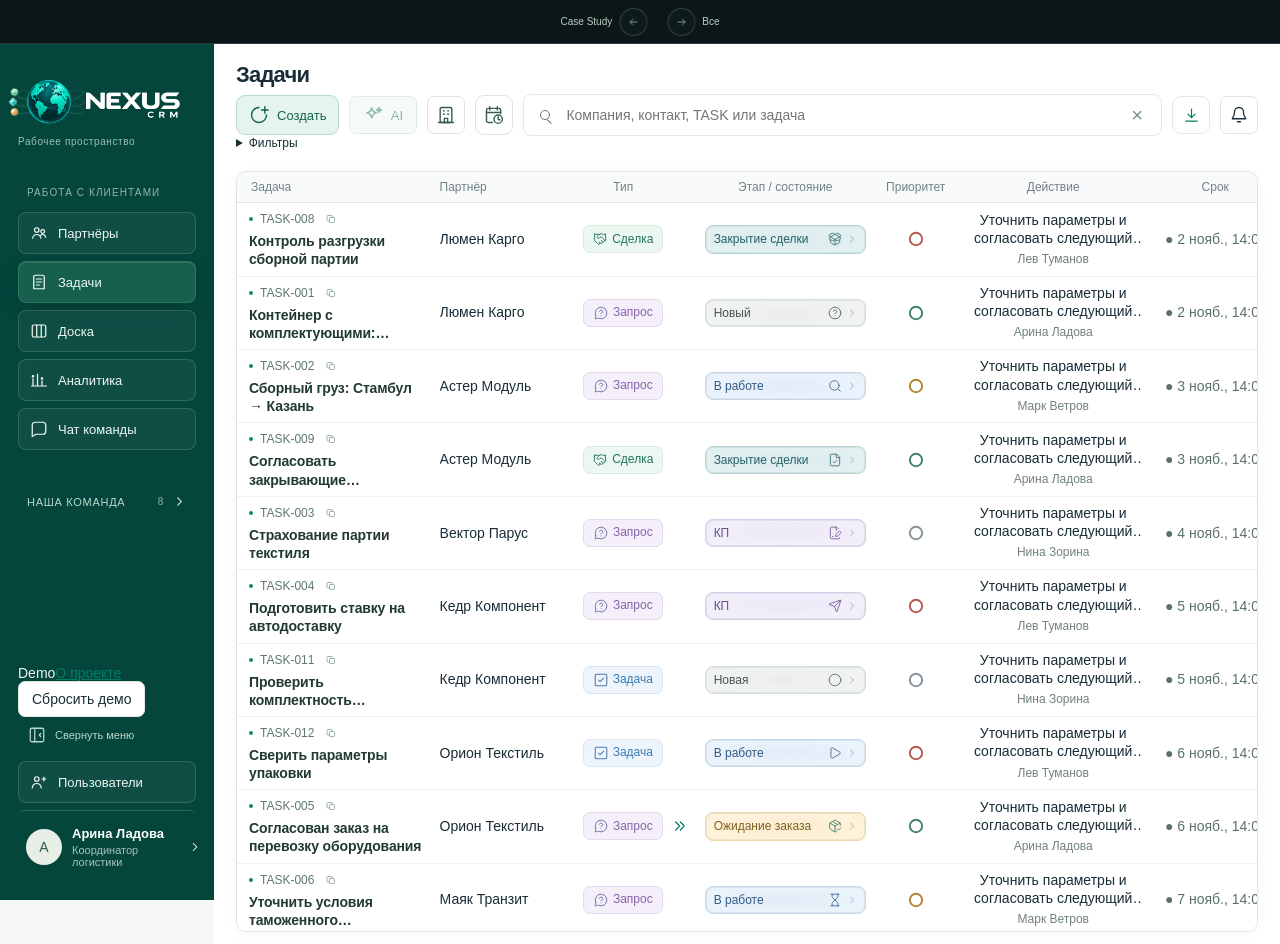
==== commit ce418601: "Open tasks by default" ====
--- a/index.html
+++ b/index.html
@@ -1,5 +1,5 @@
 <!doctype html>
-<html lang="ru"><head><meta charset="utf-8"><meta http-equiv="Content-Security-Policy" content="default-src 'self' blob: data:; connect-src 'none'; script-src 'self'; style-src 'self' 'unsafe-inline'; img-src 'self' blob: data:; object-src 'none'; base-uri 'self'; form-action 'none'"><meta name="viewport" content="width=device-width,initial-scale=1"><title>NEXUS CRM</title><link rel="preload" as="image" href="./assets/workflow-icons/circle.svg"><link rel="preload" as="image" href="./assets/workflow-icons/circle-question-mark.svg"><link rel="preload" as="image" href="./assets/workflow-icons/play.svg"><link rel="preload" as="image" href="./assets/workflow-icons/search.svg"><link rel="preload" as="image" href="./assets/workflow-icons/hourglass.svg"><link rel="preload" as="image" href="./assets/workflow-icons/file-pen-line.svg"><link rel="preload" as="image" href="./assets/workflow-icons/send.svg"><link rel="preload" as="image" href="./assets/workflow-icons/refresh-cw.svg"><link rel="preload" as="image" href="./assets/workflow-icons/truck.svg"><link rel="preload" as="image" href="./assets/workflow-icons/check-check.svg"><link rel="preload" as="image" href="./assets/workflow-icons/archive.svg"><link rel="preload" as="image" href="./assets/workflow-icons/trash.svg"><link rel="stylesheet" href="./styles.css?v=workspace193"><link rel="stylesheet" href="./ui-polish.css?v=7"><link rel="stylesheet" href="./analytics-polish.css?v=1"><link rel="stylesheet" href="./nexus-orbit.css?v=12"><link rel="stylesheet" href="./record-card-polish.css?v=12"><link rel="stylesheet" href="./ui-audit-polish.css?v=5"><link rel="stylesheet" href="./sidebar-compact.css?v=2"><link rel="stylesheet" href="./search-actions.css?v=1"><link rel="stylesheet" href="./record-attention.css?v=1"><link rel="stylesheet" href="./kanban.css?v=7"><link rel="stylesheet" href="./chat-polish.css?v=3"><script src="./i18n.js?v=workspace128" defer></script><script src="./i18n-ui.js?v=workspace131" defer></script><script src="./ui-motion.js?v=workspace158" defer></script><script src="./data/seed.js" defer></script><script src="./demo-adapter.js" defer></script><script src="./app.js?v=workspace213" defer></script><script src="./search-actions.js?v=2" defer></script><script src="./kanban.js?v=7" defer></script><link rel="stylesheet" href="./demo.css?v=mobile-20261106b" media="(max-width:1024px)"><style id="portfolio-arrows-style">.portfolio-arrows{display:flex;align-items:center;gap:5px;flex-shrink:0}.portfolio-arrows a{display:grid;place-items:center;width:36px;height:36px;border:1px solid #9ed5bd55;border-radius:50%;color:#9ed5bd;background:#102320d9;text-decoration:none;transition:transform .25s,background .25s,border-color .25s}.portfolio-arrows a:hover{transform:translateY(-2px);background:#9ed5bd;color:#102320;border-color:#9ed5bd}.portfolio-arrows a:focus-visible{outline:2px solid #d4bf98;outline-offset:3px}.portfolio-arrows svg{width:15px;height:15px;fill:none;stroke:currentColor;stroke-width:1.5;stroke-linecap:round;stroke-linejoin:round}@media(prefers-reduced-motion:reduce){.portfolio-arrows a{transition:none}.portfolio-arrows a:hover{transform:none}}@media(max-width:800px){.portfolio-arrows{gap:3px}.portfolio-arrows a{width:34px;height:34px}}.portfolio-bar{position:fixed;top:0;left:0;right:0;z-index:9999;height:44px;display:flex;align-items:center;justify-content:flex-end;padding:4px 14px;background:#0c1618;border-bottom:1px solid #9ed5bd30}.portfolio-bar .portfolio-arrows a{width:34px;height:34px}body{padding-top:44px!important}.sidebar{top:44px!important}@media(max-width:800px){.portfolio-bar{height:44px}}</style><style id="portfolio-header-refinement">.portfolio-arrows{position:absolute!important;left:50%!important;top:50%!important;bottom:auto!important;transform:translate(-50%,-50%);display:flex;align-items:center;gap:20px!important;width:max-content;z-index:30;letter-spacing:normal}.portfolio-arrows a{display:flex!important;align-items:center;gap:7px;width:auto!important;height:auto!important;padding:0!important;background:none!important;border:0!important;border-radius:0!important;color:#b6cfc2!important;font:10px/1.2 Arial,sans-serif;white-space:nowrap;backdrop-filter:none!important;-webkit-backdrop-filter:none!important}.portfolio-arrows a:last-child{flex-direction:row-reverse}.portfolio-arrows .nav-disc{display:grid;place-items:center;width:28px;height:28px;border:1px solid #a8d9c03b;border-radius:50%;background:#18332b30;backdrop-filter:blur(8px);transition:background .2s,border-color .2s}.portfolio-arrows svg{width:12px;height:12px;fill:none;stroke:currentColor;stroke-width:1.3}.portfolio-arrows a:hover{transform:none!important;background:none!important;color:#f0e1c3!important}.portfolio-arrows a:hover .nav-disc{background:#52776335;border-color:#d0c09c80}.top .headnote{visibility:hidden}.cta i svg,.swipe-cue svg{width:14px;height:14px;fill:none;stroke:currentColor;stroke-width:1.35;stroke-linecap:round;stroke-linejoin:round;vertical-align:middle}[data-t="hero"]{white-space:pre-line}@media(max-width:680px){.portfolio-arrows{gap:14px!important}.portfolio-arrows a{font-size:9px;gap:5px}.portfolio-arrows .nav-disc{width:25px;height:25px}.header .brand>div,header .brand>span{display:none}.edition>span,.edition>i{display:none}.top .brand{font-size:0;gap:0}.top .headnote{display:none}.top .cta{font-size:0;padding:4px;gap:0;margin-left:auto}.top .cta i{width:22px;height:22px}.switches{gap:3px!important}.switches button{width:26px!important;min-width:26px!important;height:30px!important}.switches svg{width:15px;height:15px}.brand-portrait{width:32px!important;height:32px!important}.edition{gap:0}#language{width:30px;height:30px}}@media(max-width:360px){.portfolio-arrows{gap:10px!important}.portfolio-arrows a{font-size:8px;gap:4px}.portfolio-arrows .nav-disc{width:22px;height:22px}.switches button{width:24px!important;min-width:24px!important}}</style><style id="mobile-header-repair">@media(max-width:1024px){
+<html lang="ru"><head><meta charset="utf-8"><meta http-equiv="Content-Security-Policy" content="default-src 'self' blob: data:; connect-src 'none'; script-src 'self'; style-src 'self' 'unsafe-inline'; img-src 'self' blob: data:; object-src 'none'; base-uri 'self'; form-action 'none'"><meta name="viewport" content="width=device-width,initial-scale=1"><title>NEXUS CRM</title><link rel="preload" as="image" href="./assets/workflow-icons/circle.svg"><link rel="preload" as="image" href="./assets/workflow-icons/circle-question-mark.svg"><link rel="preload" as="image" href="./assets/workflow-icons/play.svg"><link rel="preload" as="image" href="./assets/workflow-icons/search.svg"><link rel="preload" as="image" href="./assets/workflow-icons/hourglass.svg"><link rel="preload" as="image" href="./assets/workflow-icons/file-pen-line.svg"><link rel="preload" as="image" href="./assets/workflow-icons/send.svg"><link rel="preload" as="image" href="./assets/workflow-icons/refresh-cw.svg"><link rel="preload" as="image" href="./assets/workflow-icons/truck.svg"><link rel="preload" as="image" href="./assets/workflow-icons/check-check.svg"><link rel="preload" as="image" href="./assets/workflow-icons/archive.svg"><link rel="preload" as="image" href="./assets/workflow-icons/trash.svg"><link rel="stylesheet" href="./styles.css?v=workspace193"><link rel="stylesheet" href="./ui-polish.css?v=7"><link rel="stylesheet" href="./analytics-polish.css?v=1"><link rel="stylesheet" href="./nexus-orbit.css?v=12"><link rel="stylesheet" href="./record-card-polish.css?v=12"><link rel="stylesheet" href="./ui-audit-polish.css?v=5"><link rel="stylesheet" href="./sidebar-compact.css?v=2"><link rel="stylesheet" href="./search-actions.css?v=1"><link rel="stylesheet" href="./record-attention.css?v=1"><link rel="stylesheet" href="./kanban.css?v=7"><link rel="stylesheet" href="./chat-polish.css?v=3"><script src="./i18n.js?v=workspace128" defer></script><script src="./i18n-ui.js?v=workspace131" defer></script><script src="./ui-motion.js?v=workspace158" defer></script><script src="./data/seed.js" defer></script><script src="./demo-adapter.js" defer></script><script src="./app.js?v=tasks-20261109" defer></script><script src="./search-actions.js?v=2" defer></script><script src="./kanban.js?v=7" defer></script><link rel="stylesheet" href="./demo.css?v=mobile-20261106b" media="(max-width:1024px)"><style id="portfolio-arrows-style">.portfolio-arrows{display:flex;align-items:center;gap:5px;flex-shrink:0}.portfolio-arrows a{display:grid;place-items:center;width:36px;height:36px;border:1px solid #9ed5bd55;border-radius:50%;color:#9ed5bd;background:#102320d9;text-decoration:none;transition:transform .25s,background .25s,border-color .25s}.portfolio-arrows a:hover{transform:translateY(-2px);background:#9ed5bd;color:#102320;border-color:#9ed5bd}.portfolio-arrows a:focus-visible{outline:2px solid #d4bf98;outline-offset:3px}.portfolio-arrows svg{width:15px;height:15px;fill:none;stroke:currentColor;stroke-width:1.5;stroke-linecap:round;stroke-linejoin:round}@media(prefers-reduced-motion:reduce){.portfolio-arrows a{transition:none}.portfolio-arrows a:hover{transform:none}}@media(max-width:800px){.portfolio-arrows{gap:3px}.portfolio-arrows a{width:34px;height:34px}}.portfolio-bar{position:fixed;top:0;left:0;right:0;z-index:9999;height:44px;display:flex;align-items:center;justify-content:flex-end;padding:4px 14px;background:#0c1618;border-bottom:1px solid #9ed5bd30}.portfolio-bar .portfolio-arrows a{width:34px;height:34px}body{padding-top:44px!important}.sidebar{top:44px!important}@media(max-width:800px){.portfolio-bar{height:44px}}</style><style id="portfolio-header-refinement">.portfolio-arrows{position:absolute!important;left:50%!important;top:50%!important;bottom:auto!important;transform:translate(-50%,-50%);display:flex;align-items:center;gap:20px!important;width:max-content;z-index:30;letter-spacing:normal}.portfolio-arrows a{display:flex!important;align-items:center;gap:7px;width:auto!important;height:auto!important;padding:0!important;background:none!important;border:0!important;border-radius:0!important;color:#b6cfc2!important;font:10px/1.2 Arial,sans-serif;white-space:nowrap;backdrop-filter:none!important;-webkit-backdrop-filter:none!important}.portfolio-arrows a:last-child{flex-direction:row-reverse}.portfolio-arrows .nav-disc{display:grid;place-items:center;width:28px;height:28px;border:1px solid #a8d9c03b;border-radius:50%;background:#18332b30;backdrop-filter:blur(8px);transition:background .2s,border-color .2s}.portfolio-arrows svg{width:12px;height:12px;fill:none;stroke:currentColor;stroke-width:1.3}.portfolio-arrows a:hover{transform:none!important;background:none!important;color:#f0e1c3!important}.portfolio-arrows a:hover .nav-disc{background:#52776335;border-color:#d0c09c80}.top .headnote{visibility:hidden}.cta i svg,.swipe-cue svg{width:14px;height:14px;fill:none;stroke:currentColor;stroke-width:1.35;stroke-linecap:round;stroke-linejoin:round;vertical-align:middle}[data-t="hero"]{white-space:pre-line}@media(max-width:680px){.portfolio-arrows{gap:14px!important}.portfolio-arrows a{font-size:9px;gap:5px}.portfolio-arrows .nav-disc{width:25px;height:25px}.header .brand>div,header .brand>span{display:none}.edition>span,.edition>i{display:none}.top .brand{font-size:0;gap:0}.top .headnote{display:none}.top .cta{font-size:0;padding:4px;gap:0;margin-left:auto}.top .cta i{width:22px;height:22px}.switches{gap:3px!important}.switches button{width:26px!important;min-width:26px!important;height:30px!important}.switches svg{width:15px;height:15px}.brand-portrait{width:32px!important;height:32px!important}.edition{gap:0}#language{width:30px;height:30px}}@media(max-width:360px){.portfolio-arrows{gap:10px!important}.portfolio-arrows a{font-size:8px;gap:4px}.portfolio-arrows .nav-disc{width:22px;height:22px}.switches button{width:24px!important;min-width:24px!important}}</style><style id="mobile-header-repair">@media(max-width:1024px){
 .portfolio-arrows{gap:10px!important;width:86px!important;height:38px!important}
 .portfolio-arrows a{width:38px!important;height:38px!important;flex:0 0 38px;gap:0!important}
 .portfolio-arrows a>span:not(.nav-disc){display:none!important}
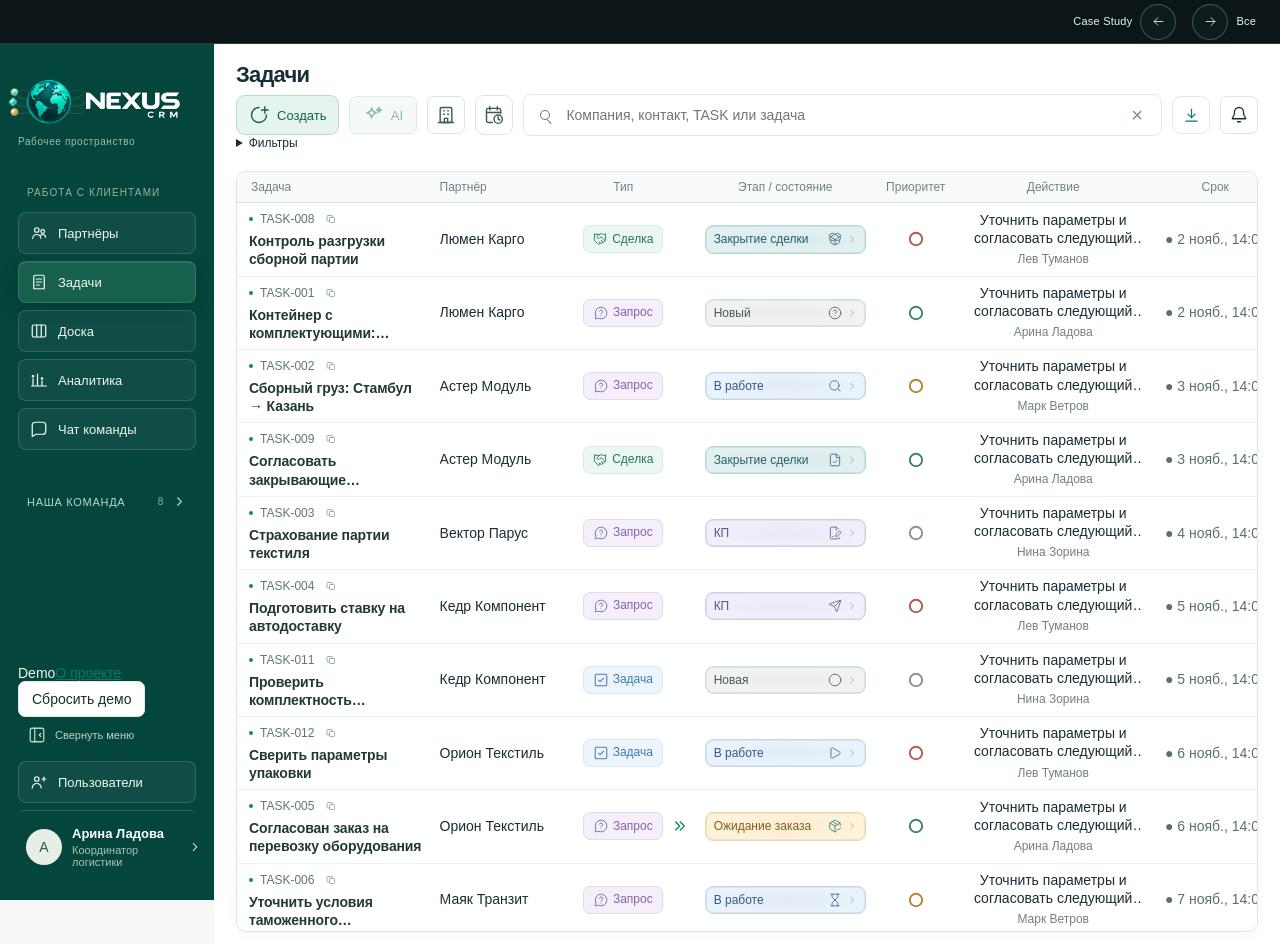
==== commit 1ad45ec6: "Align portfolio navigation without changing CRM demo behaviour" ====
--- a/index.html
+++ b/index.html
@@ -1,5 +1,5 @@
 <!doctype html>
-<html lang="ru"><head><meta charset="utf-8"><meta http-equiv="Content-Security-Policy" content="default-src 'self' blob: data:; connect-src 'none'; script-src 'self'; style-src 'self' 'unsafe-inline'; img-src 'self' blob: data:; object-src 'none'; base-uri 'self'; form-action 'none'"><meta name="viewport" content="width=device-width,initial-scale=1"><title>NEXUS CRM</title><link rel="preload" as="image" href="./assets/workflow-icons/circle.svg"><link rel="preload" as="image" href="./assets/workflow-icons/circle-question-mark.svg"><link rel="preload" as="image" href="./assets/workflow-icons/play.svg"><link rel="preload" as="image" href="./assets/workflow-icons/search.svg"><link rel="preload" as="image" href="./assets/workflow-icons/hourglass.svg"><link rel="preload" as="image" href="./assets/workflow-icons/file-pen-line.svg"><link rel="preload" as="image" href="./assets/workflow-icons/send.svg"><link rel="preload" as="image" href="./assets/workflow-icons/refresh-cw.svg"><link rel="preload" as="image" href="./assets/workflow-icons/truck.svg"><link rel="preload" as="image" href="./assets/workflow-icons/check-check.svg"><link rel="preload" as="image" href="./assets/workflow-icons/archive.svg"><link rel="preload" as="image" href="./assets/workflow-icons/trash.svg"><link rel="stylesheet" href="./styles.css?v=workspace193"><link rel="stylesheet" href="./ui-polish.css?v=7"><link rel="stylesheet" href="./analytics-polish.css?v=1"><link rel="stylesheet" href="./nexus-orbit.css?v=12"><link rel="stylesheet" href="./record-card-polish.css?v=12"><link rel="stylesheet" href="./ui-audit-polish.css?v=5"><link rel="stylesheet" href="./sidebar-compact.css?v=2"><link rel="stylesheet" href="./search-actions.css?v=1"><link rel="stylesheet" href="./record-attention.css?v=1"><link rel="stylesheet" href="./kanban.css?v=7"><link rel="stylesheet" href="./chat-polish.css?v=3"><script src="./i18n.js?v=workspace128" defer></script><script src="./i18n-ui.js?v=workspace131" defer></script><script src="./ui-motion.js?v=workspace158" defer></script><script src="./data/seed.js" defer></script><script src="./demo-adapter.js" defer></script><script src="./app.js?v=tasks-20261109" defer></script><script src="./search-actions.js?v=2" defer></script><script src="./kanban.js?v=7" defer></script><link rel="stylesheet" href="./demo.css?v=mobile-20261106b" media="(max-width:1024px)"><style id="portfolio-arrows-style">.portfolio-arrows{display:flex;align-items:center;gap:5px;flex-shrink:0}.portfolio-arrows a{display:grid;place-items:center;width:36px;height:36px;border:1px solid #9ed5bd55;border-radius:50%;color:#9ed5bd;background:#102320d9;text-decoration:none;transition:transform .25s,background .25s,border-color .25s}.portfolio-arrows a:hover{transform:translateY(-2px);background:#9ed5bd;color:#102320;border-color:#9ed5bd}.portfolio-arrows a:focus-visible{outline:2px solid #d4bf98;outline-offset:3px}.portfolio-arrows svg{width:15px;height:15px;fill:none;stroke:currentColor;stroke-width:1.5;stroke-linecap:round;stroke-linejoin:round}@media(prefers-reduced-motion:reduce){.portfolio-arrows a{transition:none}.portfolio-arrows a:hover{transform:none}}@media(max-width:800px){.portfolio-arrows{gap:3px}.portfolio-arrows a{width:34px;height:34px}}.portfolio-bar{position:fixed;top:0;left:0;right:0;z-index:9999;height:44px;display:flex;align-items:center;justify-content:flex-end;padding:4px 14px;background:#0c1618;border-bottom:1px solid #9ed5bd30}.portfolio-bar .portfolio-arrows a{width:34px;height:34px}body{padding-top:44px!important}.sidebar{top:44px!important}@media(max-width:800px){.portfolio-bar{height:44px}}</style><style id="portfolio-header-refinement">.portfolio-arrows{position:absolute!important;left:50%!important;top:50%!important;bottom:auto!important;transform:translate(-50%,-50%);display:flex;align-items:center;gap:20px!important;width:max-content;z-index:30;letter-spacing:normal}.portfolio-arrows a{display:flex!important;align-items:center;gap:7px;width:auto!important;height:auto!important;padding:0!important;background:none!important;border:0!important;border-radius:0!important;color:#b6cfc2!important;font:10px/1.2 Arial,sans-serif;white-space:nowrap;backdrop-filter:none!important;-webkit-backdrop-filter:none!important}.portfolio-arrows a:last-child{flex-direction:row-reverse}.portfolio-arrows .nav-disc{display:grid;place-items:center;width:28px;height:28px;border:1px solid #a8d9c03b;border-radius:50%;background:#18332b30;backdrop-filter:blur(8px);transition:background .2s,border-color .2s}.portfolio-arrows svg{width:12px;height:12px;fill:none;stroke:currentColor;stroke-width:1.3}.portfolio-arrows a:hover{transform:none!important;background:none!important;color:#f0e1c3!important}.portfolio-arrows a:hover .nav-disc{background:#52776335;border-color:#d0c09c80}.top .headnote{visibility:hidden}.cta i svg,.swipe-cue svg{width:14px;height:14px;fill:none;stroke:currentColor;stroke-width:1.35;stroke-linecap:round;stroke-linejoin:round;vertical-align:middle}[data-t="hero"]{white-space:pre-line}@media(max-width:680px){.portfolio-arrows{gap:14px!important}.portfolio-arrows a{font-size:9px;gap:5px}.portfolio-arrows .nav-disc{width:25px;height:25px}.header .brand>div,header .brand>span{display:none}.edition>span,.edition>i{display:none}.top .brand{font-size:0;gap:0}.top .headnote{display:none}.top .cta{font-size:0;padding:4px;gap:0;margin-left:auto}.top .cta i{width:22px;height:22px}.switches{gap:3px!important}.switches button{width:26px!important;min-width:26px!important;height:30px!important}.switches svg{width:15px;height:15px}.brand-portrait{width:32px!important;height:32px!important}.edition{gap:0}#language{width:30px;height:30px}}@media(max-width:360px){.portfolio-arrows{gap:10px!important}.portfolio-arrows a{font-size:8px;gap:4px}.portfolio-arrows .nav-disc{width:22px;height:22px}.switches button{width:24px!important;min-width:24px!important}}</style><style id="mobile-header-repair">@media(max-width:1024px){
+<html data-portfolio-page="2" lang="ru"><head><meta charset="utf-8"><meta http-equiv="Content-Security-Policy" content="default-src 'self' blob: data:; connect-src 'none'; script-src 'self'; style-src 'self' 'unsafe-inline'; img-src 'self' blob: data:; object-src 'none'; base-uri 'self'; form-action 'none'"><meta name="viewport" content="width=device-width,initial-scale=1"><title>NEXUS CRM</title><link rel="preload" as="image" href="./assets/workflow-icons/circle.svg"><link rel="preload" as="image" href="./assets/workflow-icons/circle-question-mark.svg"><link rel="preload" as="image" href="./assets/workflow-icons/play.svg"><link rel="preload" as="image" href="./assets/workflow-icons/search.svg"><link rel="preload" as="image" href="./assets/workflow-icons/hourglass.svg"><link rel="preload" as="image" href="./assets/workflow-icons/file-pen-line.svg"><link rel="preload" as="image" href="./assets/workflow-icons/send.svg"><link rel="preload" as="image" href="./assets/workflow-icons/refresh-cw.svg"><link rel="preload" as="image" href="./assets/workflow-icons/truck.svg"><link rel="preload" as="image" href="./assets/workflow-icons/check-check.svg"><link rel="preload" as="image" href="./assets/workflow-icons/archive.svg"><link rel="preload" as="image" href="./assets/workflow-icons/trash.svg"><link rel="stylesheet" href="./styles.css?v=workspace193"><link rel="stylesheet" href="./ui-polish.css?v=7"><link rel="stylesheet" href="./analytics-polish.css?v=1"><link rel="stylesheet" href="./nexus-orbit.css?v=12"><link rel="stylesheet" href="./record-card-polish.css?v=12"><link rel="stylesheet" href="./ui-audit-polish.css?v=5"><link rel="stylesheet" href="./sidebar-compact.css?v=2"><link rel="stylesheet" href="./search-actions.css?v=1"><link rel="stylesheet" href="./record-attention.css?v=1"><link rel="stylesheet" href="./kanban.css?v=7"><link rel="stylesheet" href="./chat-polish.css?v=3"><script src="./i18n.js?v=workspace128" defer></script><script src="./i18n-ui.js?v=workspace131" defer></script><script src="./ui-motion.js?v=workspace158" defer></script><script src="./data/seed.js" defer></script><script src="./demo-adapter.js" defer></script><script src="./app.js?v=tasks-20261109" defer></script><script src="./search-actions.js?v=2" defer></script><script src="./kanban.js?v=7" defer></script><link rel="stylesheet" href="./demo.css?v=mobile-20261106b" media="(max-width:1024px)"><style id="portfolio-arrows-style">.portfolio-arrows{display:flex;align-items:center;gap:5px;flex-shrink:0}.portfolio-arrows a{display:grid;place-items:center;width:36px;height:36px;border:1px solid #9ed5bd55;border-radius:50%;color:#9ed5bd;background:#102320d9;text-decoration:none;transition:transform .25s,background .25s,border-color .25s}.portfolio-arrows a:hover{transform:translateY(-2px);background:#9ed5bd;color:#102320;border-color:#9ed5bd}.portfolio-arrows a:focus-visible{outline:2px solid #d4bf98;outline-offset:3px}.portfolio-arrows svg{width:15px;height:15px;fill:none;stroke:currentColor;stroke-width:1.5;stroke-linecap:round;stroke-linejoin:round}@media(prefers-reduced-motion:reduce){.portfolio-arrows a{transition:none}.portfolio-arrows a:hover{transform:none}}@media(max-width:800px){.portfolio-arrows{gap:3px}.portfolio-arrows a{width:34px;height:34px}}.portfolio-bar{position:fixed;top:0;left:0;right:0;z-index:9999;height:44px;display:flex;align-items:center;justify-content:flex-end;padding:4px 14px;background:#0c1618;border-bottom:1px solid #9ed5bd30}.portfolio-bar .portfolio-arrows a{width:34px;height:34px}body{padding-top:44px!important}.sidebar{top:44px!important}@media(max-width:800px){.portfolio-bar{height:44px}}</style><style id="portfolio-header-refinement">.portfolio-arrows{position:absolute!important;left:50%!important;top:50%!important;bottom:auto!important;transform:translate(-50%,-50%);display:flex;align-items:center;gap:20px!important;width:max-content;z-index:30;letter-spacing:normal}.portfolio-arrows a{display:flex!important;align-items:center;gap:7px;width:auto!important;height:auto!important;padding:0!important;background:none!important;border:0!important;border-radius:0!important;color:#b6cfc2!important;font:10px/1.2 Arial,sans-serif;white-space:nowrap;backdrop-filter:none!important;-webkit-backdrop-filter:none!important}.portfolio-arrows a:last-child{flex-direction:row-reverse}.portfolio-arrows .nav-disc{display:grid;place-items:center;width:28px;height:28px;border:1px solid #a8d9c03b;border-radius:50%;background:#18332b30;backdrop-filter:blur(8px);transition:background .2s,border-color .2s}.portfolio-arrows svg{width:12px;height:12px;fill:none;stroke:currentColor;stroke-width:1.3}.portfolio-arrows a:hover{transform:none!important;background:none!important;color:#f0e1c3!important}.portfolio-arrows a:hover .nav-disc{background:#52776335;border-color:#d0c09c80}.top .headnote{visibility:hidden}.cta i svg,.swipe-cue svg{width:14px;height:14px;fill:none;stroke:currentColor;stroke-width:1.35;stroke-linecap:round;stroke-linejoin:round;vertical-align:middle}[data-t="hero"]{white-space:pre-line}@media(max-width:680px){.portfolio-arrows{gap:14px!important}.portfolio-arrows a{font-size:9px;gap:5px}.portfolio-arrows .nav-disc{width:25px;height:25px}.header .brand>div,header .brand>span{display:none}.edition>span,.edition>i{display:none}.top .brand{font-size:0;gap:0}.top .headnote{display:none}.top .cta{font-size:0;padding:4px;gap:0;margin-left:auto}.top .cta i{width:22px;height:22px}.switches{gap:3px!important}.switches button{width:26px!important;min-width:26px!important;height:30px!important}.switches svg{width:15px;height:15px}.brand-portrait{width:32px!important;height:32px!important}.edition{gap:0}#language{width:30px;height:30px}}@media(max-width:360px){.portfolio-arrows{gap:10px!important}.portfolio-arrows a{font-size:8px;gap:4px}.portfolio-arrows .nav-disc{width:22px;height:22px}.switches button{width:24px!important;min-width:24px!important}}</style><style id="mobile-header-repair">@media(max-width:1024px){
 .portfolio-arrows{gap:10px!important;width:86px!important;height:38px!important}
 .portfolio-arrows a{width:38px!important;height:38px!important;flex:0 0 38px;gap:0!important}
 .portfolio-arrows a>span:not(.nav-disc){display:none!important}
@@ -22,7 +22,38 @@
 html.nexus-polish .mobile-nav{display:grid!important;grid-template-columns:repeat(4,minmax(0,1fr));gap:4px;position:relative;top:auto;box-sizing:border-box;width:100%;min-width:0;overflow:visible;margin:0 0 10px;flex-shrink:0;padding:6px;background:#04453c;z-index:45}
 html.nexus-polish .mobile-nav button{box-sizing:border-box;min-width:0;width:100%;padding:8px 2px;font-size:clamp(9px,2.6vw,13px);line-height:1.2;white-space:normal;overflow-wrap:anywhere;min-height:40px}
 html.nexus-polish main{min-width:0;box-sizing:border-box;height:auto!important;min-height:calc(100dvh - 56px);overflow:visible!important;padding-top:6px!important}
-}</style></head>
+}</style><style id="portfolio-unified-ui">:root{--portfolio-ring:#a5d5bf50;--portfolio-ink:var(--accent,var(--mint,#b3e8cd))}
+html body .portfolio-arrows{gap:16px!important;width:auto!important}
+html body .portfolio-arrows a{gap:8px!important;background:transparent!important;border:0!important;padding:0!important;min-height:36px;white-space:nowrap;color:var(--portfolio-ink)!important;font:11px/1.2 Arial,sans-serif!important;letter-spacing:.02em}
+html body .portfolio-arrows .nav-disc{width:36px!important;height:36px!important;border:1px solid var(--portfolio-ring)!important;background:#a5d5bf08!important;box-shadow:inset 0 1px 0 #ffffff08;backdrop-filter:blur(10px);transition:background .2s,transform .2s,border-color .2s}
+html body .portfolio-arrows svg{width:15px!important;height:15px!important;fill:none;stroke:currentColor;stroke-width:1.35}
+html body .portfolio-arrows a:hover .nav-disc{border-color:currentColor!important;background:#a5d5bf16!important;transform:translateY(-1px)}
+html body .portfolio-arrows a:focus-visible{outline:2px solid var(--portfolio-ink);outline-offset:5px;border-radius:24px}
+html body #language,html body #lang,html body #portfolio-language,html body #portal-theme,html body #theme,html body #menu{width:36px;height:36px;min-width:36px;padding:0;display:inline-grid;place-items:center;flex:none;border:1px solid var(--portfolio-ring);border-radius:50%;color:var(--portfolio-ink);background:#a5d5bf08;font:11px/1 Arial,sans-serif;cursor:pointer;transition:background .2s,transform .2s}
+html body #language:hover,html body #lang:hover,html body #portfolio-language:hover,html body #portal-theme:hover{background:#a5d5bf1a;transform:translateY(-1px)}
+@media(min-width:1025px){html body .portfolio-arrows{position:static!important;transform:none!important;flex:none;margin:0!important}html body header>.portfolio-arrows{margin-left:auto!important}html body .top .headnote{margin-right:0}html body .top{gap:18px}html body .switches{margin-left:0!important;gap:8px}html body .edition{gap:14px}html body .edition .portfolio-arrows{margin-right:16px!important}html body .portfolio-bar{justify-content:flex-end!important;padding-right:24px!important}}
+@media(max-width:1024px){html body .portfolio-arrows{position:absolute!important;left:50%!important;top:50%!important;transform:translate(-50%,-50%)!important;gap:8px!important;width:84px!important;height:38px!important;margin:0!important}html body .portfolio-arrows a{width:38px!important;height:38px!important;min-height:38px!important}html body .portfolio-arrows a>span:not(.nav-disc){display:none!important}html body .portfolio-arrows .nav-disc{width:38px!important;height:38px!important}html body #language,html body #lang,html body #portfolio-language,html body #portal-theme,html body #theme,html body #menu{width:28px;height:28px;min-width:28px;font-size:10px}html body .edition{position:static;gap:6px}html body .edition>i,html body .edition>span{display:none}html body .top{gap:8px}html body .top>.brand{margin-right:auto}html body .top .portfolio-arrows{margin:0!important}html body .switches{gap:4px!important}}
+html[data-theme=light]{--portfolio-ring:#316e5650;--portfolio-ink:#255c4b}
+html[data-portfolio-page="0"][data-theme=light]{color-scheme:light;--bg:#f4f5ee;--text:#1b3731;--muted:#4b655c;--mint:#286e55;--gold:#80643a;--line:#315e4b30}
+html[data-portfolio-page="0"][data-theme=light] body{background:radial-gradient(ellipse at 80% 10%,#dceadf88,transparent 60%),var(--bg)}
+html[data-theme=light] .portal:nth-child(n){background:linear-gradient(145deg,#ffffffd9,#e8eee5e6);border-color:var(--line);box-shadow:inset 0 1px 0 #fff,0 12px 30px #274a3610}
+html[data-theme=light] .portal:nth-child(2){background:linear-gradient(145deg,#e3eee1,#f6f7ef)}
+html[data-theme=light] .portal:hover{border-color:#407d6080;box-shadow:0 16px 30px #274a3618}
+html[data-theme=light] .project-option{--accent:#286e55}html[data-theme=light] .project-option.currency{--accent:#80643a}
+html[data-theme=light] .portal:before{background:radial-gradient(330px circle at var(--x,50%) var(--y,0%),#527c5012,transparent 70%)}
+html[data-theme=light] .portal:after{background:linear-gradient(90deg,transparent,#48775b80,transparent)}
+html[data-theme=light] .project-num{color:#68836d}html[data-theme=light] .orbital-hint{opacity:.85}html[data-theme=light] .is-engaged .orb-core{border-color:#28766070}
+html[data-theme=light] .hero svg [stroke="#b3e8cd"]{stroke:#286e55}html[data-theme=light] .hero svg [fill="#b3e8cd"]{fill:#286e55}
+
+@media(max-width:1024px){html body .top>.cta{margin-left:0!important}}
+html body #portal-theme svg,html body #theme svg{width:18px;height:18px;fill:none;stroke:currentColor;stroke-width:1.3}
+html[data-theme=light] .intro strong{color:var(--text)}
+html[data-theme=light] .instrument text{fill:#315d48!important;opacity:1}
+html[data-theme=light] .instrument [stroke]{stroke:#477b61}
+html[data-theme=light] .instrument [stroke="#d7c6a5"]{stroke:#947440}
+html[data-portfolio-page="1"][data-theme=light]{--bg:#f5f6ef;--surface:#fffef9;--head:#f5f6efed;--muted:#496359;--line:#355d4338;--gold:#80643a}
+html[data-theme=light] .project-option{color:#286e55!important}html[data-theme=light] .project-option.currency{color:#80643a!important}
+</style></head>
 <body><div class="portfolio-bar"><div class="portfolio-arrows" role="navigation" aria-label="Навигация по портфолио"><a href="https://rvaksss-art.github.io/crm-product-showcase-nexus/case-study.html" aria-label="Предыдущий раздел портфолио" title="Назад"><span>Case Study</span><span class="nav-disc"><svg viewBox="0 0 24 24" aria-hidden="true"><path d="M19 12H5m6-6-6 6 6 6"/></svg></span></a><a href="https://rvaksss-art.github.io/" aria-label="Следующий раздел портфолио" title="Вперёд"><span>All</span><span class="nav-disc"><svg viewBox="0 0 24 24" aria-hidden="true"><path d="M5 12h14m-6-6 6 6-6 6"/></svg></span></a></div></div><section id="login-view" class="login-view" hidden><div class="login-shell"><div class="login-brand"><div class="login-orbit" aria-hidden="true"></div>NEXUS<span>CRM / защищённый вход</span></div><div class="login-card"><div class="login-mark" aria-hidden="true"><svg viewBox="0 0 24 24"><path d="M7 11V8a5 5 0 0 1 10 0v3M5 11h14v10H5z"/></svg></div><h1>Вход в CRM</h1><p>Используйте учётную запись, которую создал администратор.</p><form id="login-form"><label class="field">Логин<input name="login" autocomplete="username" required maxlength="80" autofocus></label><label class="field">Пароль<span class="password-field"><input name="password" type="password" autocomplete="current-password" required maxlength="1024"><button type="button" id="password-toggle" aria-label="Показать пароль"><svg viewBox="0 0 24 24" aria-hidden="true"><path d="M2 12s3.5-6 10-6 10 6 10 6-3.5 6-10 6S2 12 2 12Z"/><circle cx="12" cy="12" r="3"/></svg></button></span></label><div id="login-error" class="login-error" role="alert"></div><button class="primary login-submit" type="submit">Войти</button></form><div id="setup-hint" class="setup-hint" hidden><strong>Нужна первоначальная настройка</strong><p>Создайте первого администратора командой из инструкции запуска. Пароль вводится скрыто в терминале.</p></div><p id="login-note" class="login-note"></p></div></div></section><div id="app-shell" class="app-shell" hidden><aside class="sidebar"><a class="brand" href="./" aria-label="NEXUS CRM"><img class="brand-logo" src="./assets/nexus-logo-sidebar.png" alt="NEXUS CRM"><span class="nexus-orbit-art" aria-hidden="true"><svg class="nexus-orbit-mark" viewBox="0 0 60 54" focusable="false">
 <defs>
 <radialGradient id="orbit-amber" cx="30%" cy="23%" r="80%"><stop stop-color="#fff8d9"/><stop offset=".35" stop-color="#f5d17d"/><stop offset="1" stop-color="#bc762c"/></radialGradient>
@@ -49,7 +80,18 @@
 <section class="toolbar" aria-label="Поиск и фильтры"><div class="search-row"><label class="search"><span aria-hidden="true">⌕</span><input id="search" placeholder="Компания, контакт, TASK или задача" aria-label="Компания, контакт или задача"><button type="button" id="clear-search" class="search-clear" aria-label="Очистить поиск" title="Очистить поиск">×</button></label><button id="nearest-actions">Ближайшие действия</button><button id="export" title="Экспорт отфильтрованных задач в CSV">↓ Экспорт CSV</button></div><div id="view-controls"></div><details class="demo-filter-panel"><summary>Фильтры</summary><div class="filter-row"><div class="segments" id="scope"></div><select id="stage-filter" aria-label="Фильтр по этапу и состоянию"></select><select id="service-filter" aria-label="Фильтр по услуге"></select><button id="reset" class="text-button">Сбросить</button><span id="counts" class="counts"></span></div></details><section id="nearest-popover" class="nearest-popover" hidden></section></section>
 <div class="table-wrap"><table class="work-table"><colgroup id="table-cols"></colgroup><thead><tr id="table-head"></tr></thead><tbody id="rows"></tbody></table><div id="empty" hidden></div></div><footer class="page-footer"><span>◉ Все изменения сохраняются на этом компьютере</span><span>Внешние каналы · деморежим</span></footer><section id="analytics-view" class="analytics-view" hidden></section><section id="users-view" class="users-view" hidden></section></main>
 <aside id="panel" class="panel" hidden aria-label="Карточка задачи"><div id="panel-head" class="panel-head"></div><nav id="tabs" class="tabs" aria-label="Вкладки задачи"></nav><div id="panel-body" class="panel-body"></div></aside>
-<div id="notification-toasts" class="notification-toasts" aria-live="polite"></div><div id="guard" class="guard" hidden role="alertdialog" aria-modal="true" aria-labelledby="guard-title"><div><h2 id="guard-title">Сохранить изменения?</h2><p>В панели есть несохранённый ввод.</p><div class="guard-actions"><button id="guard-save" class="primary">Сохранить</button><button id="guard-discard">Не сохранять</button><button id="guard-stay">Продолжить редактирование</button></div></div></div><div id="image-preview-modal" class="image-preview-modal" hidden role="dialog" aria-modal="true" aria-labelledby="image-preview-title"><div class="image-preview-dialog"><div class="image-preview-head"><strong id="image-preview-title"></strong><button type="button" data-close-image-preview aria-label="Закрыть предпросмотр">×</button></div><div class="image-preview-body"><p id="image-preview-status" role="status"></p><img id="image-preview-image" alt="" hidden></div><div class="image-preview-actions"><a id="image-preview-download" class="primary" download>Скачать</a></div></div></div><div id="avatar-modal" class="avatar-modal" hidden role="dialog" aria-modal="true" aria-labelledby="avatar-title"></div><div id="password-change-modal" class="password-change-modal" hidden role="dialog" aria-modal="true" aria-labelledby="password-change-title"></div><div id="language-modal" class="password-change-modal" hidden role="dialog" aria-modal="true" aria-labelledby="language-title"></div><div id="toast" role="status" hidden></div></div></body></html>
+<div id="notification-toasts" class="notification-toasts" aria-live="polite"></div><div id="guard" class="guard" hidden role="alertdialog" aria-modal="true" aria-labelledby="guard-title"><div><h2 id="guard-title">Сохранить изменения?</h2><p>В панели есть несохранённый ввод.</p><div class="guard-actions"><button id="guard-save" class="primary">Сохранить</button><button id="guard-discard">Не сохранять</button><button id="guard-stay">Продолжить редактирование</button></div></div></div><div id="image-preview-modal" class="image-preview-modal" hidden role="dialog" aria-modal="true" aria-labelledby="image-preview-title"><div class="image-preview-dialog"><div class="image-preview-head"><strong id="image-preview-title"></strong><button type="button" data-close-image-preview aria-label="Закрыть предпросмотр">×</button></div><div class="image-preview-body"><p id="image-preview-status" role="status"></p><img id="image-preview-image" alt="" hidden></div><div class="image-preview-actions"><a id="image-preview-download" class="primary" download>Скачать</a></div></div></div><div id="avatar-modal" class="avatar-modal" hidden role="dialog" aria-modal="true" aria-labelledby="avatar-title"></div><div id="password-change-modal" class="password-change-modal" hidden role="dialog" aria-modal="true" aria-labelledby="password-change-title"></div><div id="language-modal" class="password-change-modal" hidden role="dialog" aria-modal="true" aria-labelledby="language-title"></div><div id="toast" role="status" hidden></div></div><script id="portfolio-unified-controller">(()=>{'use strict';const page=document.documentElement.dataset.portfolioPage,casePage=page==='3',demo=page==='2';let lang=document.documentElement.lang==='en'?'en':'ru';if(demo){try{lang=localStorage.getItem('portfolio-lang')==='en'?'en':'ru'}catch{}}const dictionary=Object.assign(Object.create(null),{"Skip to content / К содержанию":"Skip to content","Максим Курылёв — главная":"Maxim Kurylev — home","Максим Курылёв":"Maxim Kurylev"}),saved=new WeakMap(),attrs=new WeakMap();
+function writeLanguage(){try{for(const key of ['portfolio-lang','mk-lang','mk-portal-lang'])localStorage.setItem(key,lang)}catch{}}
+function mapped(text){if(dictionary[text])return dictionary[text];if(/^Открыть главу /.test(text))return text.replace('Открыть главу ','Open chapter ');if(/^Глава \d/.test(text))return text.replace('Глава ','Chapter ');if(text.includes(' · демоверсия NEXUS'))return (dictionary[text.split(' · ')[0]]||text.split(' · ')[0])+' · NEXUS demo';return null}
+function convert(node){const text=node.nodeValue.trim();if(!text)return;const en=mapped(text);if(en)saved.set(node,{ru:text,en});const record=saved.get(node);if(record&&(text===record.ru||text===record.en)){const next=lang==='en'?record.en:record.ru;if(next!==text)node.nodeValue=node.nodeValue.replace(text,next)}}
+function translate(root){if(root.nodeType===3){convert(root);return}if(root.closest?.('script,style,noscript'))return;const walker=document.createTreeWalker(root,NodeFilter.SHOW_TEXT);while(walker.nextNode()){const n=walker.currentNode;if(!n.parentElement.closest('script,style,noscript'))convert(n)}for(const el of [root,...root.querySelectorAll?.('[aria-label],[title],[alt]')||[]]){if(!el.getAttribute)continue;let record=attrs.get(el)||{};for(const key of ['aria-label','title','alt']){const value=el.getAttribute(key);if(!value)continue;const en=mapped(value);if(en)record[key]={ru:value,en};const item=record[key];if(item&&(value===item.ru||value===item.en)){const next=lang==='en'?item.en:item.ru;if(next!==value)el.setAttribute(key,next)}}attrs.set(el,record)}}
+function labels(){for(const a of document.querySelectorAll('.portfolio-arrows a')){const url=new URL(a.href),name=url.pathname.includes('case-study')?'Case Study':url.pathname.includes('maxim-kurylev-resume')?'CV':url.pathname.includes('crm-product')?'Demo':'All';const label=a.querySelector('span:not(.nav-disc)');if(label)label.textContent=name;a.setAttribute('aria-label',(a===a.parentElement.firstElementChild?(lang==='en'?'Previous: ':'Назад: '):(lang==='en'?'Next: ':'Вперёд: '))+name);a.title=a.getAttribute('aria-label')}const button=document.querySelector('#portfolio-language');if(button){button.textContent=lang==='ru'?'EN':'RU';button.setAttribute('aria-label',lang==='ru'?'Switch to English':'Переключить на русский')}const theme=document.querySelector('#portal-theme');if(theme){theme.setAttribute('aria-label',lang==='en'?'Switch colour theme':'Переключить тему');theme.setAttribute('aria-pressed',String(document.documentElement.dataset.theme==='light'))}}
+function apply(){if(casePage){for(const el of document.querySelectorAll('.cta,.scrollbtn'))for(const node of el.childNodes)if(node.nodeType===3){const t=node.nodeValue.trim();const pair=t==='Explore CRM Demo'||t==='Открыть CRM Demo'?['Открыть CRM Demo','Explore CRM Demo']:t==='SCROLL TO EXPLORE'||t==='ЛИСТАЙТЕ ВНИЗ'?['ЛИСТАЙТЕ ВНИЗ','SCROLL TO EXPLORE']:null;if(pair){const next=pair[lang==='en'?1:0];if(t!==next)node.nodeValue=node.nodeValue.replace(t,next)}}}if(!demo)translate(document.body);labels();if(page==='0'||casePage){const description=document.querySelector('meta[name=description]'),copy=document.querySelector(casePage?'.heroText p':'.intro');if(description&&copy)description.content=copy.textContent.trim()}if(casePage)document.title='NEXUS CRM — '+(lang==='en'?'Case Study':'Разбор проекта')}
+const button=document.querySelector(casePage?'#portfolio-language':page==='0'?'#language':'#lang');if(!demo&&button)button.addEventListener('click',()=>queueMicrotask(()=>{lang=casePage?(lang==='en'?'ru':'en'):document.documentElement.lang;document.documentElement.lang=lang;writeLanguage();apply();if(casePage&&typeof measure==='function'&&!transitionBusy){measure();if(current>=0)fitCardCopy(cards[current])}}));
+const theme=document.querySelector('#portal-theme');if(theme)theme.addEventListener('click',()=>{const value=document.documentElement.dataset.theme==='light'?'dark':'light';document.documentElement.dataset.theme=value;try{localStorage.setItem('mk-theme',value)}catch{}labels()});
+if(!demo)writeLanguage();apply();if(casePage&&typeof current==='number'&&current>=0)fitCardCopy(cards[current]);if(!demo)new MutationObserver(()=>{lang=document.documentElement.lang;writeLanguage();apply()}).observe(document.documentElement,{attributes:true,attributeFilter:['lang']});if(!demo){const observer=new MutationObserver(records=>{observer.disconnect();for(const record of records){if(record.type==='characterData')translate(record.target);else for(const node of record.addedNodes)if(node.nodeType===1||node.nodeType===3)translate(node)}observer.observe(document.body,{subtree:true,childList:true,characterData:true})});observer.observe(document.body,{subtree:true,childList:true,characterData:true})}
+})();
+</script></body></html>
 
 
 
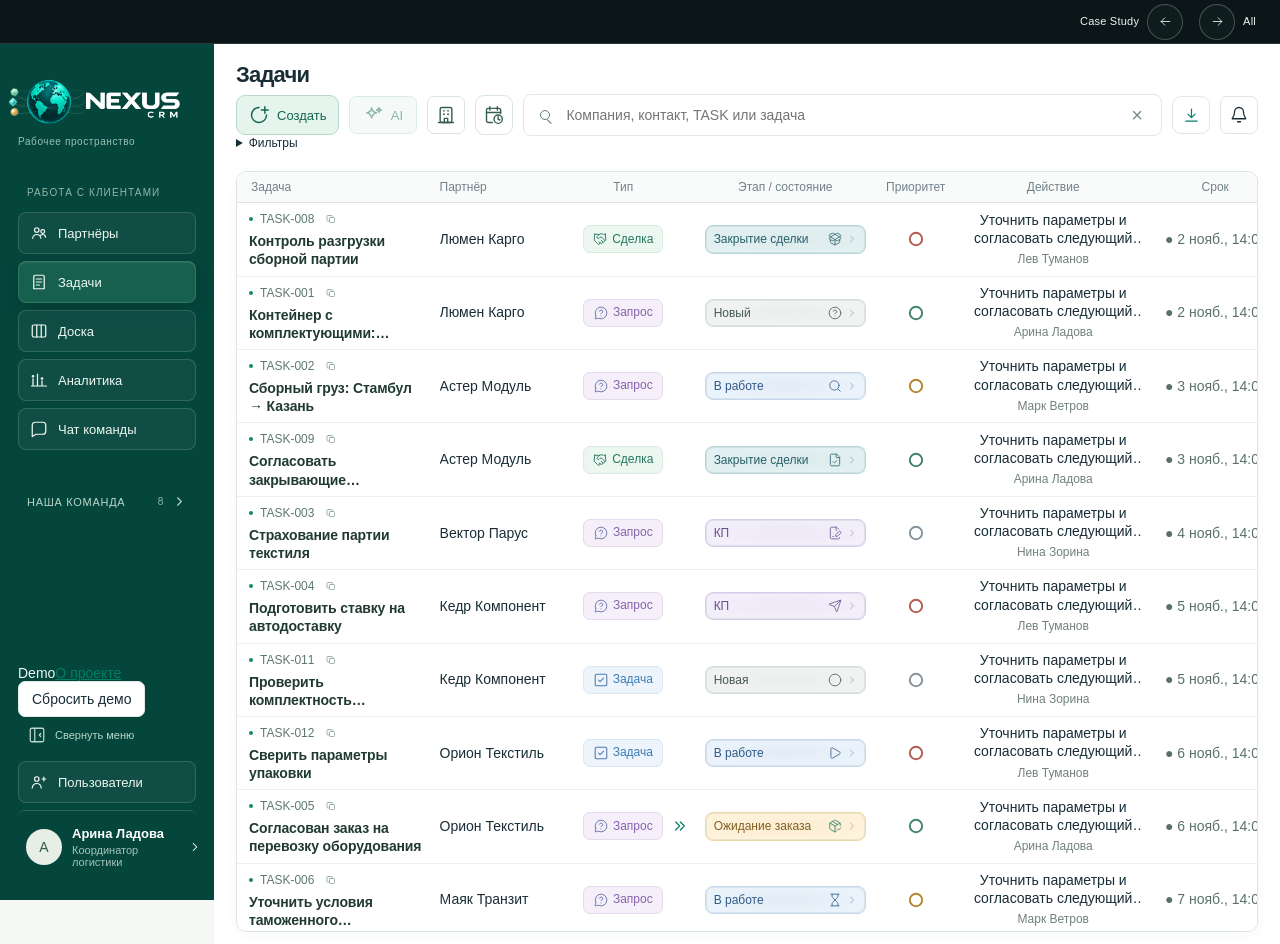
==== commit 0bb03b9f: "Keep portfolio route names independent of CRM demo localisation" ====
--- a/index.html
+++ b/index.html
@@ -54,7 +54,7 @@
 html[data-portfolio-page="1"][data-theme=light]{--bg:#f5f6ef;--surface:#fffef9;--head:#f5f6efed;--muted:#496359;--line:#355d4338;--gold:#80643a}
 html[data-theme=light] .project-option{color:#286e55!important}html[data-theme=light] .project-option.currency{color:#80643a!important}
 </style></head>
-<body><div class="portfolio-bar"><div class="portfolio-arrows" role="navigation" aria-label="Навигация по портфолио"><a href="https://rvaksss-art.github.io/crm-product-showcase-nexus/case-study.html" aria-label="Предыдущий раздел портфолио" title="Назад"><span>Case Study</span><span class="nav-disc"><svg viewBox="0 0 24 24" aria-hidden="true"><path d="M19 12H5m6-6-6 6 6 6"/></svg></span></a><a href="https://rvaksss-art.github.io/" aria-label="Следующий раздел портфолио" title="Вперёд"><span>All</span><span class="nav-disc"><svg viewBox="0 0 24 24" aria-hidden="true"><path d="M5 12h14m-6-6 6 6-6 6"/></svg></span></a></div></div><section id="login-view" class="login-view" hidden><div class="login-shell"><div class="login-brand"><div class="login-orbit" aria-hidden="true"></div>NEXUS<span>CRM / защищённый вход</span></div><div class="login-card"><div class="login-mark" aria-hidden="true"><svg viewBox="0 0 24 24"><path d="M7 11V8a5 5 0 0 1 10 0v3M5 11h14v10H5z"/></svg></div><h1>Вход в CRM</h1><p>Используйте учётную запись, которую создал администратор.</p><form id="login-form"><label class="field">Логин<input name="login" autocomplete="username" required maxlength="80" autofocus></label><label class="field">Пароль<span class="password-field"><input name="password" type="password" autocomplete="current-password" required maxlength="1024"><button type="button" id="password-toggle" aria-label="Показать пароль"><svg viewBox="0 0 24 24" aria-hidden="true"><path d="M2 12s3.5-6 10-6 10 6 10 6-3.5 6-10 6S2 12 2 12Z"/><circle cx="12" cy="12" r="3"/></svg></button></span></label><div id="login-error" class="login-error" role="alert"></div><button class="primary login-submit" type="submit">Войти</button></form><div id="setup-hint" class="setup-hint" hidden><strong>Нужна первоначальная настройка</strong><p>Создайте первого администратора командой из инструкции запуска. Пароль вводится скрыто в терминале.</p></div><p id="login-note" class="login-note"></p></div></div></section><div id="app-shell" class="app-shell" hidden><aside class="sidebar"><a class="brand" href="./" aria-label="NEXUS CRM"><img class="brand-logo" src="./assets/nexus-logo-sidebar.png" alt="NEXUS CRM"><span class="nexus-orbit-art" aria-hidden="true"><svg class="nexus-orbit-mark" viewBox="0 0 60 54" focusable="false">
+<body><div class="portfolio-bar"><div data-i18n-preserve class="portfolio-arrows" role="navigation" aria-label="Навигация по портфолио"><a href="https://rvaksss-art.github.io/crm-product-showcase-nexus/case-study.html" aria-label="Предыдущий раздел портфолио" title="Назад"><span>Case Study</span><span class="nav-disc"><svg viewBox="0 0 24 24" aria-hidden="true"><path d="M19 12H5m6-6-6 6 6 6"/></svg></span></a><a href="https://rvaksss-art.github.io/" aria-label="Следующий раздел портфолио" title="Вперёд"><span>All</span><span class="nav-disc"><svg viewBox="0 0 24 24" aria-hidden="true"><path d="M5 12h14m-6-6 6 6-6 6"/></svg></span></a></div></div><section id="login-view" class="login-view" hidden><div class="login-shell"><div class="login-brand"><div class="login-orbit" aria-hidden="true"></div>NEXUS<span>CRM / защищённый вход</span></div><div class="login-card"><div class="login-mark" aria-hidden="true"><svg viewBox="0 0 24 24"><path d="M7 11V8a5 5 0 0 1 10 0v3M5 11h14v10H5z"/></svg></div><h1>Вход в CRM</h1><p>Используйте учётную запись, которую создал администратор.</p><form id="login-form"><label class="field">Логин<input name="login" autocomplete="username" required maxlength="80" autofocus></label><label class="field">Пароль<span class="password-field"><input name="password" type="password" autocomplete="current-password" required maxlength="1024"><button type="button" id="password-toggle" aria-label="Показать пароль"><svg viewBox="0 0 24 24" aria-hidden="true"><path d="M2 12s3.5-6 10-6 10 6 10 6-3.5 6-10 6S2 12 2 12Z"/><circle cx="12" cy="12" r="3"/></svg></button></span></label><div id="login-error" class="login-error" role="alert"></div><button class="primary login-submit" type="submit">Войти</button></form><div id="setup-hint" class="setup-hint" hidden><strong>Нужна первоначальная настройка</strong><p>Создайте первого администратора командой из инструкции запуска. Пароль вводится скрыто в терминале.</p></div><p id="login-note" class="login-note"></p></div></div></section><div id="app-shell" class="app-shell" hidden><aside class="sidebar"><a class="brand" href="./" aria-label="NEXUS CRM"><img class="brand-logo" src="./assets/nexus-logo-sidebar.png" alt="NEXUS CRM"><span class="nexus-orbit-art" aria-hidden="true"><svg class="nexus-orbit-mark" viewBox="0 0 60 54" focusable="false">
 <defs>
 <radialGradient id="orbit-amber" cx="30%" cy="23%" r="80%"><stop stop-color="#fff8d9"/><stop offset=".35" stop-color="#f5d17d"/><stop offset="1" stop-color="#bc762c"/></radialGradient>
 <linearGradient id="orbit-cyan" x1="0" y1="0" x2="1" y2="1"><stop stop-color="#c9fff2"/><stop offset=".48" stop-color="#48dacd"/><stop offset="1" stop-color="#16899e"/></linearGradient>
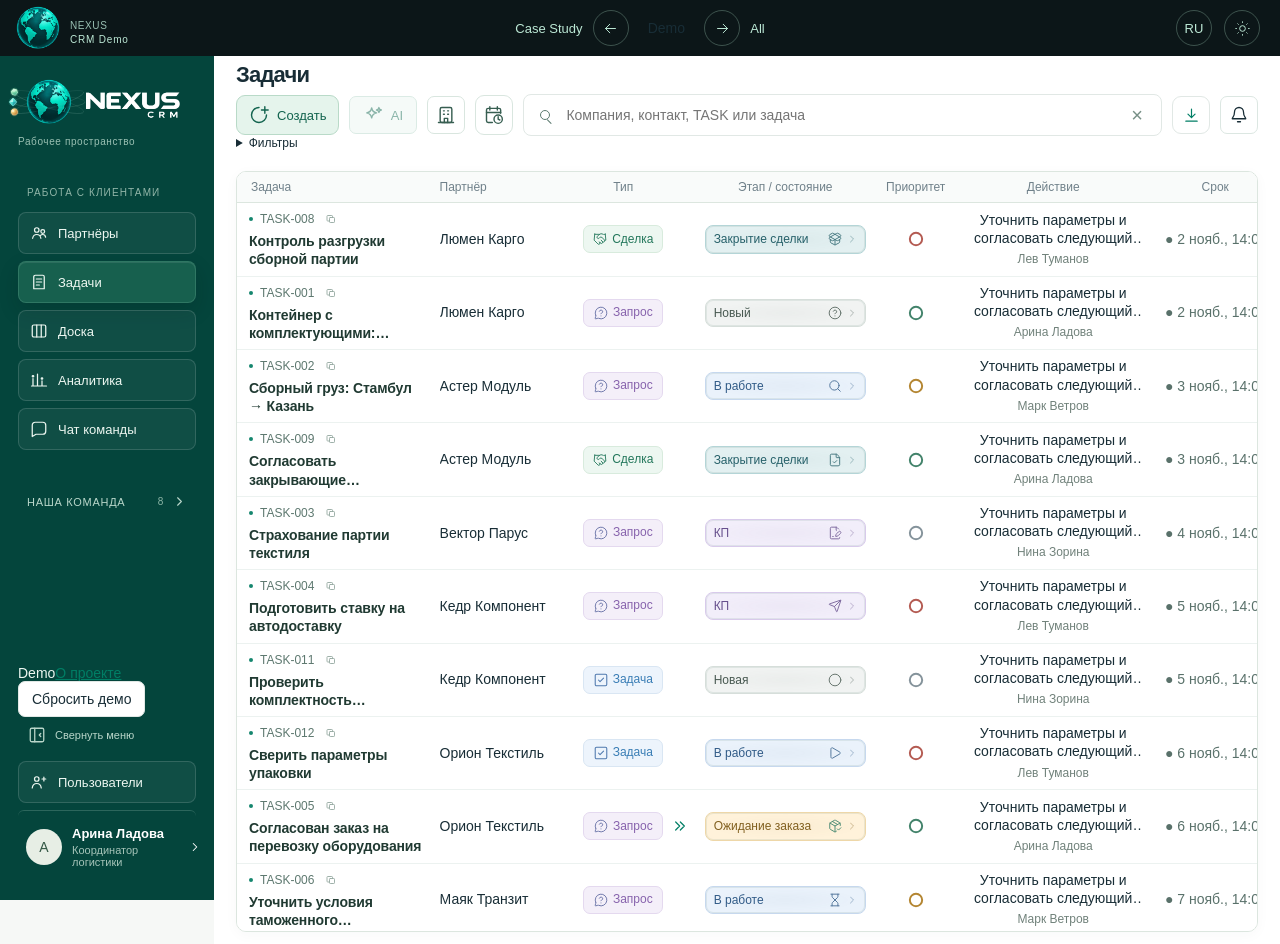
==== commit 16080102: "Refine the portfolio header with cinematic navigation" ====
--- a/index.html
+++ b/index.html
@@ -1,39 +1,10 @@
 <!doctype html>
-<html data-portfolio-page="2" lang="ru"><head><meta charset="utf-8"><meta http-equiv="Content-Security-Policy" content="default-src 'self' blob: data:; connect-src 'none'; script-src 'self'; style-src 'self' 'unsafe-inline'; img-src 'self' blob: data:; object-src 'none'; base-uri 'self'; form-action 'none'"><meta name="viewport" content="width=device-width,initial-scale=1"><title>NEXUS CRM</title><link rel="preload" as="image" href="./assets/workflow-icons/circle.svg"><link rel="preload" as="image" href="./assets/workflow-icons/circle-question-mark.svg"><link rel="preload" as="image" href="./assets/workflow-icons/play.svg"><link rel="preload" as="image" href="./assets/workflow-icons/search.svg"><link rel="preload" as="image" href="./assets/workflow-icons/hourglass.svg"><link rel="preload" as="image" href="./assets/workflow-icons/file-pen-line.svg"><link rel="preload" as="image" href="./assets/workflow-icons/send.svg"><link rel="preload" as="image" href="./assets/workflow-icons/refresh-cw.svg"><link rel="preload" as="image" href="./assets/workflow-icons/truck.svg"><link rel="preload" as="image" href="./assets/workflow-icons/check-check.svg"><link rel="preload" as="image" href="./assets/workflow-icons/archive.svg"><link rel="preload" as="image" href="./assets/workflow-icons/trash.svg"><link rel="stylesheet" href="./styles.css?v=workspace193"><link rel="stylesheet" href="./ui-polish.css?v=7"><link rel="stylesheet" href="./analytics-polish.css?v=1"><link rel="stylesheet" href="./nexus-orbit.css?v=12"><link rel="stylesheet" href="./record-card-polish.css?v=12"><link rel="stylesheet" href="./ui-audit-polish.css?v=5"><link rel="stylesheet" href="./sidebar-compact.css?v=2"><link rel="stylesheet" href="./search-actions.css?v=1"><link rel="stylesheet" href="./record-attention.css?v=1"><link rel="stylesheet" href="./kanban.css?v=7"><link rel="stylesheet" href="./chat-polish.css?v=3"><script src="./i18n.js?v=workspace128" defer></script><script src="./i18n-ui.js?v=workspace131" defer></script><script src="./ui-motion.js?v=workspace158" defer></script><script src="./data/seed.js" defer></script><script src="./demo-adapter.js" defer></script><script src="./app.js?v=tasks-20261109" defer></script><script src="./search-actions.js?v=2" defer></script><script src="./kanban.js?v=7" defer></script><link rel="stylesheet" href="./demo.css?v=mobile-20261106b" media="(max-width:1024px)"><style id="portfolio-arrows-style">.portfolio-arrows{display:flex;align-items:center;gap:5px;flex-shrink:0}.portfolio-arrows a{display:grid;place-items:center;width:36px;height:36px;border:1px solid #9ed5bd55;border-radius:50%;color:#9ed5bd;background:#102320d9;text-decoration:none;transition:transform .25s,background .25s,border-color .25s}.portfolio-arrows a:hover{transform:translateY(-2px);background:#9ed5bd;color:#102320;border-color:#9ed5bd}.portfolio-arrows a:focus-visible{outline:2px solid #d4bf98;outline-offset:3px}.portfolio-arrows svg{width:15px;height:15px;fill:none;stroke:currentColor;stroke-width:1.5;stroke-linecap:round;stroke-linejoin:round}@media(prefers-reduced-motion:reduce){.portfolio-arrows a{transition:none}.portfolio-arrows a:hover{transform:none}}@media(max-width:800px){.portfolio-arrows{gap:3px}.portfolio-arrows a{width:34px;height:34px}}.portfolio-bar{position:fixed;top:0;left:0;right:0;z-index:9999;height:44px;display:flex;align-items:center;justify-content:flex-end;padding:4px 14px;background:#0c1618;border-bottom:1px solid #9ed5bd30}.portfolio-bar .portfolio-arrows a{width:34px;height:34px}body{padding-top:44px!important}.sidebar{top:44px!important}@media(max-width:800px){.portfolio-bar{height:44px}}</style><style id="portfolio-header-refinement">.portfolio-arrows{position:absolute!important;left:50%!important;top:50%!important;bottom:auto!important;transform:translate(-50%,-50%);display:flex;align-items:center;gap:20px!important;width:max-content;z-index:30;letter-spacing:normal}.portfolio-arrows a{display:flex!important;align-items:center;gap:7px;width:auto!important;height:auto!important;padding:0!important;background:none!important;border:0!important;border-radius:0!important;color:#b6cfc2!important;font:10px/1.2 Arial,sans-serif;white-space:nowrap;backdrop-filter:none!important;-webkit-backdrop-filter:none!important}.portfolio-arrows a:last-child{flex-direction:row-reverse}.portfolio-arrows .nav-disc{display:grid;place-items:center;width:28px;height:28px;border:1px solid #a8d9c03b;border-radius:50%;background:#18332b30;backdrop-filter:blur(8px);transition:background .2s,border-color .2s}.portfolio-arrows svg{width:12px;height:12px;fill:none;stroke:currentColor;stroke-width:1.3}.portfolio-arrows a:hover{transform:none!important;background:none!important;color:#f0e1c3!important}.portfolio-arrows a:hover .nav-disc{background:#52776335;border-color:#d0c09c80}.top .headnote{visibility:hidden}.cta i svg,.swipe-cue svg{width:14px;height:14px;fill:none;stroke:currentColor;stroke-width:1.35;stroke-linecap:round;stroke-linejoin:round;vertical-align:middle}[data-t="hero"]{white-space:pre-line}@media(max-width:680px){.portfolio-arrows{gap:14px!important}.portfolio-arrows a{font-size:9px;gap:5px}.portfolio-arrows .nav-disc{width:25px;height:25px}.header .brand>div,header .brand>span{display:none}.edition>span,.edition>i{display:none}.top .brand{font-size:0;gap:0}.top .headnote{display:none}.top .cta{font-size:0;padding:4px;gap:0;margin-left:auto}.top .cta i{width:22px;height:22px}.switches{gap:3px!important}.switches button{width:26px!important;min-width:26px!important;height:30px!important}.switches svg{width:15px;height:15px}.brand-portrait{width:32px!important;height:32px!important}.edition{gap:0}#language{width:30px;height:30px}}@media(max-width:360px){.portfolio-arrows{gap:10px!important}.portfolio-arrows a{font-size:8px;gap:4px}.portfolio-arrows .nav-disc{width:22px;height:22px}.switches button{width:24px!important;min-width:24px!important}}</style><style id="mobile-header-repair">@media(max-width:1024px){
-.portfolio-arrows{gap:10px!important;width:86px!important;height:38px!important}
-.portfolio-arrows a{width:38px!important;height:38px!important;flex:0 0 38px;gap:0!important}
-.portfolio-arrows a>span:not(.nav-disc){display:none!important}
-.portfolio-arrows .nav-disc{box-sizing:border-box;width:38px!important;height:38px!important;border:1px solid #a8d9c03b;border-radius:50%;background:#18332b30}
-.portfolio-arrows svg{width:15px!important;height:15px!important}
-header:has(>.portfolio-arrows),header.header{box-sizing:border-box;height:64px!important;min-height:64px!important;padding-top:0!important;padding-bottom:0!important;align-items:center!important;margin-bottom:0!important;border-bottom:0!important}
-.header .brand>div,header .brand>span{display:none!important}
-header .brand-portrait{width:36px!important;height:36px!important}
-header .switches{gap:3px!important}header .switches button{width:28px!important;min-width:28px!important;height:32px!important}
-header .edition>span,header .edition>i{display:none!important}
-header.top{padding-left:16px!important;padding-right:16px!important}
-header.top .brand{font-size:0!important;gap:0!important}header.top .brand>svg{width:34px;height:34px}
-header.top .headnote{display:none!important}
-header.top .cta{font-size:0!important;padding:5px!important;gap:0!important;margin-left:auto}
-header.top .cta i{width:26px;height:26px}header.top .cta i svg{width:15px;height:15px}
-.header .seal{width:36px;height:36px}#language{width:32px;height:32px}
-.portfolio-bar{height:56px!important;padding:0!important;border-bottom:0!important}
-body:has(.portfolio-bar){padding-top:56px!important}
+<html data-portfolio-page="2" lang="ru"><head><meta charset="utf-8"><meta http-equiv="Content-Security-Policy" content="default-src 'self' blob: data:; connect-src 'none'; script-src 'self'; style-src 'self' 'unsafe-inline'; img-src 'self' blob: data:; object-src 'none'; base-uri 'self'; form-action 'none'"><meta name="viewport" content="width=device-width,initial-scale=1"><title>NEXUS CRM</title><link rel="preload" as="image" href="./assets/workflow-icons/circle.svg"><link rel="preload" as="image" href="./assets/workflow-icons/circle-question-mark.svg"><link rel="preload" as="image" href="./assets/workflow-icons/play.svg"><link rel="preload" as="image" href="./assets/workflow-icons/search.svg"><link rel="preload" as="image" href="./assets/workflow-icons/hourglass.svg"><link rel="preload" as="image" href="./assets/workflow-icons/file-pen-line.svg"><link rel="preload" as="image" href="./assets/workflow-icons/send.svg"><link rel="preload" as="image" href="./assets/workflow-icons/refresh-cw.svg"><link rel="preload" as="image" href="./assets/workflow-icons/truck.svg"><link rel="preload" as="image" href="./assets/workflow-icons/check-check.svg"><link rel="preload" as="image" href="./assets/workflow-icons/archive.svg"><link rel="preload" as="image" href="./assets/workflow-icons/trash.svg"><link rel="stylesheet" href="./styles.css?v=workspace193"><link rel="stylesheet" href="./ui-polish.css?v=7"><link rel="stylesheet" href="./analytics-polish.css?v=1"><link rel="stylesheet" href="./nexus-orbit.css?v=12"><link rel="stylesheet" href="./record-card-polish.css?v=12"><link rel="stylesheet" href="./ui-audit-polish.css?v=5"><link rel="stylesheet" href="./sidebar-compact.css?v=2"><link rel="stylesheet" href="./search-actions.css?v=1"><link rel="stylesheet" href="./record-attention.css?v=1"><link rel="stylesheet" href="./kanban.css?v=7"><link rel="stylesheet" href="./chat-polish.css?v=3"><script src="./i18n.js?v=workspace128" defer></script><script src="./i18n-ui.js?v=workspace131" defer></script><script src="./ui-motion.js?v=workspace158" defer></script><script src="./data/seed.js" defer></script><script src="./demo-adapter.js" defer></script><script src="./app.js?v=tasks-20261109" defer></script><script src="./search-actions.js?v=2" defer></script><script src="./kanban.js?v=7" defer></script><link rel="stylesheet" href="./demo.css?v=mobile-20261106b" media="(max-width:1024px)"><style id="portfolio-arrows-style">.portfolio-arrows{display:flex;align-items:center;gap:5px;flex-shrink:0}.portfolio-arrows a{display:grid;place-items:center;width:36px;height:36px;border:1px solid #9ed5bd55;border-radius:50%;color:#9ed5bd;background:#102320d9;text-decoration:none;transition:transform .25s,background .25s,border-color .25s}.portfolio-arrows a:hover{transform:translateY(-2px);background:#9ed5bd;color:#102320;border-color:#9ed5bd}.portfolio-arrows a:focus-visible{outline:2px solid #d4bf98;outline-offset:3px}.portfolio-arrows svg{width:15px;height:15px;fill:none;stroke:currentColor;stroke-width:1.5;stroke-linecap:round;stroke-linejoin:round}@media(prefers-reduced-motion:reduce){.portfolio-arrows a{transition:none}.portfolio-arrows a:hover{transform:none}}@media(max-width:800px){.portfolio-arrows{gap:3px}.portfolio-arrows a{width:34px;height:34px}}.portfolio-bar{position:fixed;top:0;left:0;right:0;z-index:9999;height:44px;display:flex;align-items:center;justify-content:flex-end;padding:4px 14px;background:#0c1618;border-bottom:1px solid #9ed5bd30}.portfolio-bar .portfolio-arrows a{width:34px;height:34px}body{padding-top:44px!important}.sidebar{top:44px!important}@media(max-width:800px){.portfolio-bar{height:44px}}</style><style id="mobile-demo-offset">@media(max-width:1024px){body:has(.portfolio-bar){padding-top:56px!important}
 body:has(.portfolio-bar) .sidebar{top:56px!important}
 html.nexus-polish .mobile-nav{display:grid!important;grid-template-columns:repeat(4,minmax(0,1fr));gap:4px;position:relative;top:auto;box-sizing:border-box;width:100%;min-width:0;overflow:visible;margin:0 0 10px;flex-shrink:0;padding:6px;background:#04453c;z-index:45}
 html.nexus-polish .mobile-nav button{box-sizing:border-box;min-width:0;width:100%;padding:8px 2px;font-size:clamp(9px,2.6vw,13px);line-height:1.2;white-space:normal;overflow-wrap:anywhere;min-height:40px}
 html.nexus-polish main{min-width:0;box-sizing:border-box;height:auto!important;min-height:calc(100dvh - 56px);overflow:visible!important;padding-top:6px!important}
-}</style><style id="portfolio-unified-ui">:root{--portfolio-ring:#a5d5bf50;--portfolio-ink:var(--accent,var(--mint,#b3e8cd))}
-html body .portfolio-arrows{gap:16px!important;width:auto!important}
-html body .portfolio-arrows a{gap:8px!important;background:transparent!important;border:0!important;padding:0!important;min-height:36px;white-space:nowrap;color:var(--portfolio-ink)!important;font:11px/1.2 Arial,sans-serif!important;letter-spacing:.02em}
-html body .portfolio-arrows .nav-disc{width:36px!important;height:36px!important;border:1px solid var(--portfolio-ring)!important;background:#a5d5bf08!important;box-shadow:inset 0 1px 0 #ffffff08;backdrop-filter:blur(10px);transition:background .2s,transform .2s,border-color .2s}
-html body .portfolio-arrows svg{width:15px!important;height:15px!important;fill:none;stroke:currentColor;stroke-width:1.35}
-html body .portfolio-arrows a:hover .nav-disc{border-color:currentColor!important;background:#a5d5bf16!important;transform:translateY(-1px)}
-html body .portfolio-arrows a:focus-visible{outline:2px solid var(--portfolio-ink);outline-offset:5px;border-radius:24px}
-html body #language,html body #lang,html body #portfolio-language,html body #portal-theme,html body #theme,html body #menu{width:36px;height:36px;min-width:36px;padding:0;display:inline-grid;place-items:center;flex:none;border:1px solid var(--portfolio-ring);border-radius:50%;color:var(--portfolio-ink);background:#a5d5bf08;font:11px/1 Arial,sans-serif;cursor:pointer;transition:background .2s,transform .2s}
-html body #language:hover,html body #lang:hover,html body #portfolio-language:hover,html body #portal-theme:hover{background:#a5d5bf1a;transform:translateY(-1px)}
-@media(min-width:1025px){html body .portfolio-arrows{position:static!important;transform:none!important;flex:none;margin:0!important}html body header>.portfolio-arrows{margin-left:auto!important}html body .top .headnote{margin-right:0}html body .top{gap:18px}html body .switches{margin-left:0!important;gap:8px}html body .edition{gap:14px}html body .edition .portfolio-arrows{margin-right:16px!important}html body .portfolio-bar{justify-content:flex-end!important;padding-right:24px!important}}
-@media(max-width:1024px){html body .portfolio-arrows{position:absolute!important;left:50%!important;top:50%!important;transform:translate(-50%,-50%)!important;gap:8px!important;width:84px!important;height:38px!important;margin:0!important}html body .portfolio-arrows a{width:38px!important;height:38px!important;min-height:38px!important}html body .portfolio-arrows a>span:not(.nav-disc){display:none!important}html body .portfolio-arrows .nav-disc{width:38px!important;height:38px!important}html body #language,html body #lang,html body #portfolio-language,html body #portal-theme,html body #theme,html body #menu{width:28px;height:28px;min-width:28px;font-size:10px}html body .edition{position:static;gap:6px}html body .edition>i,html body .edition>span{display:none}html body .top{gap:8px}html body .top>.brand{margin-right:auto}html body .top .portfolio-arrows{margin:0!important}html body .switches{gap:4px!important}}
-html[data-theme=light]{--portfolio-ring:#316e5650;--portfolio-ink:#255c4b}
+}</style><style id="portfolio-unified-ui">html[data-theme=light]{--portfolio-ring:#316e5650;--portfolio-ink:#255c4b}
 html[data-portfolio-page="0"][data-theme=light]{color-scheme:light;--bg:#f4f5ee;--text:#1b3731;--muted:#4b655c;--mint:#286e55;--gold:#80643a;--line:#315e4b30}
 html[data-portfolio-page="0"][data-theme=light] body{background:radial-gradient(ellipse at 80% 10%,#dceadf88,transparent 60%),var(--bg)}
 html[data-theme=light] .portal:nth-child(n){background:linear-gradient(145deg,#ffffffd9,#e8eee5e6);border-color:var(--line);box-shadow:inset 0 1px 0 #fff,0 12px 30px #274a3610}
@@ -45,7 +16,7 @@
 html[data-theme=light] .project-num{color:#68836d}html[data-theme=light] .orbital-hint{opacity:.85}html[data-theme=light] .is-engaged .orb-core{border-color:#28766070}
 html[data-theme=light] .hero svg [stroke="#b3e8cd"]{stroke:#286e55}html[data-theme=light] .hero svg [fill="#b3e8cd"]{fill:#286e55}
 
-@media(max-width:1024px){html body .top>.cta{margin-left:0!important}}
+
 html body #portal-theme svg,html body #theme svg{width:18px;height:18px;fill:none;stroke:currentColor;stroke-width:1.3}
 html[data-theme=light] .intro strong{color:var(--text)}
 html[data-theme=light] .instrument text{fill:#315d48!important;opacity:1}
@@ -53,8 +24,9 @@
 html[data-theme=light] .instrument [stroke="#d7c6a5"]{stroke:#947440}
 html[data-portfolio-page="1"][data-theme=light]{--bg:#f5f6ef;--surface:#fffef9;--head:#f5f6efed;--muted:#496359;--line:#355d4338;--gold:#80643a}
 html[data-theme=light] .project-option{color:#286e55!important}html[data-theme=light] .project-option.currency{color:#80643a!important}
-</style></head>
-<body><div class="portfolio-bar"><div data-i18n-preserve class="portfolio-arrows" role="navigation" aria-label="Навигация по портфолио"><a href="https://rvaksss-art.github.io/crm-product-showcase-nexus/case-study.html" aria-label="Предыдущий раздел портфолио" title="Назад"><span>Case Study</span><span class="nav-disc"><svg viewBox="0 0 24 24" aria-hidden="true"><path d="M19 12H5m6-6-6 6 6 6"/></svg></span></a><a href="https://rvaksss-art.github.io/" aria-label="Следующий раздел портфолио" title="Вперёд"><span>All</span><span class="nav-disc"><svg viewBox="0 0 24 24" aria-hidden="true"><path d="M5 12h14m-6-6 6 6-6 6"/></svg></span></a></div></div><section id="login-view" class="login-view" hidden><div class="login-shell"><div class="login-brand"><div class="login-orbit" aria-hidden="true"></div>NEXUS<span>CRM / защищённый вход</span></div><div class="login-card"><div class="login-mark" aria-hidden="true"><svg viewBox="0 0 24 24"><path d="M7 11V8a5 5 0 0 1 10 0v3M5 11h14v10H5z"/></svg></div><h1>Вход в CRM</h1><p>Используйте учётную запись, которую создал администратор.</p><form id="login-form"><label class="field">Логин<input name="login" autocomplete="username" required maxlength="80" autofocus></label><label class="field">Пароль<span class="password-field"><input name="password" type="password" autocomplete="current-password" required maxlength="1024"><button type="button" id="password-toggle" aria-label="Показать пароль"><svg viewBox="0 0 24 24" aria-hidden="true"><path d="M2 12s3.5-6 10-6 10 6 10 6-3.5 6-10 6S2 12 2 12Z"/><circle cx="12" cy="12" r="3"/></svg></button></span></label><div id="login-error" class="login-error" role="alert"></div><button class="primary login-submit" type="submit">Войти</button></form><div id="setup-hint" class="setup-hint" hidden><strong>Нужна первоначальная настройка</strong><p>Создайте первого администратора командой из инструкции запуска. Пароль вводится скрыто в терминале.</p></div><p id="login-note" class="login-note"></p></div></div></section><div id="app-shell" class="app-shell" hidden><aside class="sidebar"><a class="brand" href="./" aria-label="NEXUS CRM"><img class="brand-logo" src="./assets/nexus-logo-sidebar.png" alt="NEXUS CRM"><span class="nexus-orbit-art" aria-hidden="true"><svg class="nexus-orbit-mark" viewBox="0 0 60 54" focusable="false">
+</style><link rel="stylesheet" href="./portfolio-header.css">
+</head>
+<body><div class="portfolio-bar cinematic-header"><a class="brand" href="./" aria-label="NEXUS CRM Demo"><img src="assets/nexus-globe-clean.png" alt="" width="44" height="44"><span class="brand-text">NEXUS<small>CRM Demo</small></span></a><div data-i18n-preserve class="portfolio-arrows" role="navigation" aria-label="Навигация по портфолио"><a href="https://rvaksss-art.github.io/crm-product-showcase-nexus/case-study.html" aria-label="Предыдущий раздел портфолио" title="Назад"><span>Case Study</span><span class="nav-disc"><svg viewBox="0 0 24 24" aria-hidden="true"><path d="M19 12H5m6-6-6 6 6 6"/></svg></span></a><span class="nav-page" aria-current="page">Demo</span><a href="https://rvaksss-art.github.io/" aria-label="Следующий раздел портфолио" title="Вперёд"><span>All</span><span class="nav-disc"><svg viewBox="0 0 24 24" aria-hidden="true"><path d="M5 12h14m-6-6 6 6-6 6"/></svg></span></a></div><div class="header-actions-group"><button type="button" class="portfolio-language" aria-label="Switch to English">RU</button><button class="portfolio-theme" type="button" aria-label="Переключить тему" aria-pressed="false"><svg viewBox="0 0 24 24" width="19" height="19" aria-hidden="true"><circle cx="12" cy="12" r="4" /><path d="M12 2v2m0 16v2M2 12h2m16 0h2M5 5l1.5 1.5m11 11L19 19M5 19l1.5-1.5m11-11L19 5" /></svg></button></div></div><section id="login-view" class="login-view" hidden><div class="login-shell"><div class="login-brand"><div class="login-orbit" aria-hidden="true"></div>NEXUS<span>CRM / защищённый вход</span></div><div class="login-card"><div class="login-mark" aria-hidden="true"><svg viewBox="0 0 24 24"><path d="M7 11V8a5 5 0 0 1 10 0v3M5 11h14v10H5z"/></svg></div><h1>Вход в CRM</h1><p>Используйте учётную запись, которую создал администратор.</p><form id="login-form"><label class="field">Логин<input name="login" autocomplete="username" required maxlength="80" autofocus></label><label class="field">Пароль<span class="password-field"><input name="password" type="password" autocomplete="current-password" required maxlength="1024"><button type="button" id="password-toggle" aria-label="Показать пароль"><svg viewBox="0 0 24 24" aria-hidden="true"><path d="M2 12s3.5-6 10-6 10 6 10 6-3.5 6-10 6S2 12 2 12Z"/><circle cx="12" cy="12" r="3"/></svg></button></span></label><div id="login-error" class="login-error" role="alert"></div><button class="primary login-submit" type="submit">Войти</button></form><div id="setup-hint" class="setup-hint" hidden><strong>Нужна первоначальная настройка</strong><p>Создайте первого администратора командой из инструкции запуска. Пароль вводится скрыто в терминале.</p></div><p id="login-note" class="login-note"></p></div></div></section><div id="app-shell" class="app-shell" hidden><aside class="sidebar"><a class="brand" href="./" aria-label="NEXUS CRM"><img class="brand-logo" src="./assets/nexus-logo-sidebar.png" alt="NEXUS CRM"><span class="nexus-orbit-art" aria-hidden="true"><svg class="nexus-orbit-mark" viewBox="0 0 60 54" focusable="false">
 <defs>
 <radialGradient id="orbit-amber" cx="30%" cy="23%" r="80%"><stop stop-color="#fff8d9"/><stop offset=".35" stop-color="#f5d17d"/><stop offset="1" stop-color="#bc762c"/></radialGradient>
 <linearGradient id="orbit-cyan" x1="0" y1="0" x2="1" y2="1"><stop stop-color="#c9fff2"/><stop offset=".48" stop-color="#48dacd"/><stop offset="1" stop-color="#16899e"/></linearGradient>
@@ -80,18 +52,7 @@
 <section class="toolbar" aria-label="Поиск и фильтры"><div class="search-row"><label class="search"><span aria-hidden="true">⌕</span><input id="search" placeholder="Компания, контакт, TASK или задача" aria-label="Компания, контакт или задача"><button type="button" id="clear-search" class="search-clear" aria-label="Очистить поиск" title="Очистить поиск">×</button></label><button id="nearest-actions">Ближайшие действия</button><button id="export" title="Экспорт отфильтрованных задач в CSV">↓ Экспорт CSV</button></div><div id="view-controls"></div><details class="demo-filter-panel"><summary>Фильтры</summary><div class="filter-row"><div class="segments" id="scope"></div><select id="stage-filter" aria-label="Фильтр по этапу и состоянию"></select><select id="service-filter" aria-label="Фильтр по услуге"></select><button id="reset" class="text-button">Сбросить</button><span id="counts" class="counts"></span></div></details><section id="nearest-popover" class="nearest-popover" hidden></section></section>
 <div class="table-wrap"><table class="work-table"><colgroup id="table-cols"></colgroup><thead><tr id="table-head"></tr></thead><tbody id="rows"></tbody></table><div id="empty" hidden></div></div><footer class="page-footer"><span>◉ Все изменения сохраняются на этом компьютере</span><span>Внешние каналы · деморежим</span></footer><section id="analytics-view" class="analytics-view" hidden></section><section id="users-view" class="users-view" hidden></section></main>
 <aside id="panel" class="panel" hidden aria-label="Карточка задачи"><div id="panel-head" class="panel-head"></div><nav id="tabs" class="tabs" aria-label="Вкладки задачи"></nav><div id="panel-body" class="panel-body"></div></aside>
-<div id="notification-toasts" class="notification-toasts" aria-live="polite"></div><div id="guard" class="guard" hidden role="alertdialog" aria-modal="true" aria-labelledby="guard-title"><div><h2 id="guard-title">Сохранить изменения?</h2><p>В панели есть несохранённый ввод.</p><div class="guard-actions"><button id="guard-save" class="primary">Сохранить</button><button id="guard-discard">Не сохранять</button><button id="guard-stay">Продолжить редактирование</button></div></div></div><div id="image-preview-modal" class="image-preview-modal" hidden role="dialog" aria-modal="true" aria-labelledby="image-preview-title"><div class="image-preview-dialog"><div class="image-preview-head"><strong id="image-preview-title"></strong><button type="button" data-close-image-preview aria-label="Закрыть предпросмотр">×</button></div><div class="image-preview-body"><p id="image-preview-status" role="status"></p><img id="image-preview-image" alt="" hidden></div><div class="image-preview-actions"><a id="image-preview-download" class="primary" download>Скачать</a></div></div></div><div id="avatar-modal" class="avatar-modal" hidden role="dialog" aria-modal="true" aria-labelledby="avatar-title"></div><div id="password-change-modal" class="password-change-modal" hidden role="dialog" aria-modal="true" aria-labelledby="password-change-title"></div><div id="language-modal" class="password-change-modal" hidden role="dialog" aria-modal="true" aria-labelledby="language-title"></div><div id="toast" role="status" hidden></div></div><script id="portfolio-unified-controller">(()=>{'use strict';const page=document.documentElement.dataset.portfolioPage,casePage=page==='3',demo=page==='2';let lang=document.documentElement.lang==='en'?'en':'ru';if(demo){try{lang=localStorage.getItem('portfolio-lang')==='en'?'en':'ru'}catch{}}const dictionary=Object.assign(Object.create(null),{"Skip to content / К содержанию":"Skip to content","Максим Курылёв — главная":"Maxim Kurylev — home","Максим Курылёв":"Maxim Kurylev"}),saved=new WeakMap(),attrs=new WeakMap();
-function writeLanguage(){try{for(const key of ['portfolio-lang','mk-lang','mk-portal-lang'])localStorage.setItem(key,lang)}catch{}}
-function mapped(text){if(dictionary[text])return dictionary[text];if(/^Открыть главу /.test(text))return text.replace('Открыть главу ','Open chapter ');if(/^Глава \d/.test(text))return text.replace('Глава ','Chapter ');if(text.includes(' · демоверсия NEXUS'))return (dictionary[text.split(' · ')[0]]||text.split(' · ')[0])+' · NEXUS demo';return null}
-function convert(node){const text=node.nodeValue.trim();if(!text)return;const en=mapped(text);if(en)saved.set(node,{ru:text,en});const record=saved.get(node);if(record&&(text===record.ru||text===record.en)){const next=lang==='en'?record.en:record.ru;if(next!==text)node.nodeValue=node.nodeValue.replace(text,next)}}
-function translate(root){if(root.nodeType===3){convert(root);return}if(root.closest?.('script,style,noscript'))return;const walker=document.createTreeWalker(root,NodeFilter.SHOW_TEXT);while(walker.nextNode()){const n=walker.currentNode;if(!n.parentElement.closest('script,style,noscript'))convert(n)}for(const el of [root,...root.querySelectorAll?.('[aria-label],[title],[alt]')||[]]){if(!el.getAttribute)continue;let record=attrs.get(el)||{};for(const key of ['aria-label','title','alt']){const value=el.getAttribute(key);if(!value)continue;const en=mapped(value);if(en)record[key]={ru:value,en};const item=record[key];if(item&&(value===item.ru||value===item.en)){const next=lang==='en'?item.en:item.ru;if(next!==value)el.setAttribute(key,next)}}attrs.set(el,record)}}
-function labels(){for(const a of document.querySelectorAll('.portfolio-arrows a')){const url=new URL(a.href),name=url.pathname.includes('case-study')?'Case Study':url.pathname.includes('maxim-kurylev-resume')?'CV':url.pathname.includes('crm-product')?'Demo':'All';const label=a.querySelector('span:not(.nav-disc)');if(label)label.textContent=name;a.setAttribute('aria-label',(a===a.parentElement.firstElementChild?(lang==='en'?'Previous: ':'Назад: '):(lang==='en'?'Next: ':'Вперёд: '))+name);a.title=a.getAttribute('aria-label')}const button=document.querySelector('#portfolio-language');if(button){button.textContent=lang==='ru'?'EN':'RU';button.setAttribute('aria-label',lang==='ru'?'Switch to English':'Переключить на русский')}const theme=document.querySelector('#portal-theme');if(theme){theme.setAttribute('aria-label',lang==='en'?'Switch colour theme':'Переключить тему');theme.setAttribute('aria-pressed',String(document.documentElement.dataset.theme==='light'))}}
-function apply(){if(casePage){for(const el of document.querySelectorAll('.cta,.scrollbtn'))for(const node of el.childNodes)if(node.nodeType===3){const t=node.nodeValue.trim();const pair=t==='Explore CRM Demo'||t==='Открыть CRM Demo'?['Открыть CRM Demo','Explore CRM Demo']:t==='SCROLL TO EXPLORE'||t==='ЛИСТАЙТЕ ВНИЗ'?['ЛИСТАЙТЕ ВНИЗ','SCROLL TO EXPLORE']:null;if(pair){const next=pair[lang==='en'?1:0];if(t!==next)node.nodeValue=node.nodeValue.replace(t,next)}}}if(!demo)translate(document.body);labels();if(page==='0'||casePage){const description=document.querySelector('meta[name=description]'),copy=document.querySelector(casePage?'.heroText p':'.intro');if(description&&copy)description.content=copy.textContent.trim()}if(casePage)document.title='NEXUS CRM — '+(lang==='en'?'Case Study':'Разбор проекта')}
-const button=document.querySelector(casePage?'#portfolio-language':page==='0'?'#language':'#lang');if(!demo&&button)button.addEventListener('click',()=>queueMicrotask(()=>{lang=casePage?(lang==='en'?'ru':'en'):document.documentElement.lang;document.documentElement.lang=lang;writeLanguage();apply();if(casePage&&typeof measure==='function'&&!transitionBusy){measure();if(current>=0)fitCardCopy(cards[current])}}));
-const theme=document.querySelector('#portal-theme');if(theme)theme.addEventListener('click',()=>{const value=document.documentElement.dataset.theme==='light'?'dark':'light';document.documentElement.dataset.theme=value;try{localStorage.setItem('mk-theme',value)}catch{}labels()});
-if(!demo)writeLanguage();apply();if(casePage&&typeof current==='number'&&current>=0)fitCardCopy(cards[current]);if(!demo)new MutationObserver(()=>{lang=document.documentElement.lang;writeLanguage();apply()}).observe(document.documentElement,{attributes:true,attributeFilter:['lang']});if(!demo){const observer=new MutationObserver(records=>{observer.disconnect();for(const record of records){if(record.type==='characterData')translate(record.target);else for(const node of record.addedNodes)if(node.nodeType===1||node.nodeType===3)translate(node)}observer.observe(document.body,{subtree:true,childList:true,characterData:true})});observer.observe(document.body,{subtree:true,childList:true,characterData:true})}
-})();
-</script></body></html>
+<div id="notification-toasts" class="notification-toasts" aria-live="polite"></div><div id="guard" class="guard" hidden role="alertdialog" aria-modal="true" aria-labelledby="guard-title"><div><h2 id="guard-title">Сохранить изменения?</h2><p>В панели есть несохранённый ввод.</p><div class="guard-actions"><button id="guard-save" class="primary">Сохранить</button><button id="guard-discard">Не сохранять</button><button id="guard-stay">Продолжить редактирование</button></div></div></div><div id="image-preview-modal" class="image-preview-modal" hidden role="dialog" aria-modal="true" aria-labelledby="image-preview-title"><div class="image-preview-dialog"><div class="image-preview-head"><strong id="image-preview-title"></strong><button type="button" data-close-image-preview aria-label="Закрыть предпросмотр">×</button></div><div class="image-preview-body"><p id="image-preview-status" role="status"></p><img id="image-preview-image" alt="" hidden></div><div class="image-preview-actions"><a id="image-preview-download" class="primary" download>Скачать</a></div></div></div><div id="avatar-modal" class="avatar-modal" hidden role="dialog" aria-modal="true" aria-labelledby="avatar-title"></div><div id="password-change-modal" class="password-change-modal" hidden role="dialog" aria-modal="true" aria-labelledby="password-change-title"></div><div id="language-modal" class="password-change-modal" hidden role="dialog" aria-modal="true" aria-labelledby="language-title"></div><div id="toast" role="status" hidden></div></div><script src="./portfolio-header.js"></script></body></html>
 
 
 
--- a/portfolio-header.css
+++ b/portfolio-header.css
@@ -0,0 +1,231 @@
+.cinematic-header {
+  --header-ring: #a5d5bf50;
+  --header-ink: #bce8d5;
+  --header-hover: #a5d5bf18;
+  box-sizing: border-box;
+  display: grid;
+  grid-template-columns: minmax(0, 1fr) auto minmax(0, 1fr);
+  align-items: center;
+  gap: clamp(8px, 2vw, 32px);
+  height: 68px !important;
+  min-height: 0 !important;
+  padding-block: 0 !important;
+  padding-inline: max(var(--header-gutter, 16px), env(safe-area-inset-left)) max(var(--header-gutter, 16px), env(safe-area-inset-right)) !important;
+  border: 0 !important;
+  border-radius: 0 !important;
+  box-shadow: none !important;
+  backdrop-filter: none !important;
+}
+[data-theme="light"] .cinematic-header,
+.cinematic-header[data-theme="light"] {
+  --header-ring: #316e5660;
+  --header-ink: #255c4b;
+  --header-hover: #316e5615;
+}
+header.header.cinematic-header {
+  --header-gutter: 0px;
+  background: var(--bg);
+}
+header.cinematic-header:has(.switches) {
+  --header-gutter: clamp(12px, 5vw, 88px);
+  background: var(--bg);
+}
+header.top.cinematic-header {
+  background: linear-gradient(#071c1ce8, #071c1c00);
+  color: #e7f2ec;
+}
+[data-theme="light"] header.top.cinematic-header {
+  background: linear-gradient(#f4f5ee, #f4f5eeeb);
+  color: #1b3731;
+}
+.cinematic-header.portfolio-bar {
+  padding-inline: max(16px, env(safe-area-inset-left)) max(16px, env(safe-area-inset-right)) !important;
+  height: 56px !important;
+  background: #0c1618;
+}
+.cinematic-header.portfolio-bar[data-theme="light"] { background: #f4f5ee; }
+.cinematic-header.portfolio-bar[data-theme="light"] > .brand { color: #1b3731; }
+.cinematic-header > .brand {
+  display: flex;
+  align-items: center;
+  gap: 10px;
+  grid-column: 1;
+  grid-row: 1;
+  justify-self: start;
+  margin: 0;
+}
+.cinematic-header > .brand img,
+.cinematic-header > .brand .seal,
+.cinematic-header > .brand .nexus-orbit-mark {
+  width: 44px;
+  height: 44px;
+  flex: none;
+}
+.cinematic-header.portfolio-bar > .brand { color: #e7f2ec; text-decoration: none; }
+.cinematic-header.portfolio-bar > .brand img { object-fit: cover; border-radius: 50%; }
+.cinematic-header .brand-text small {
+  display: block;
+  margin-top: 3px;
+  color: var(--header-ink);
+  font-size: 10px;
+  font-weight: 400;
+  letter-spacing: .08em;
+}
+.cinematic-header .portfolio-arrows {
+  grid-column: 2;
+  grid-row: 1;
+  position: static !important;
+  display: flex;
+  align-items: center;
+  width: auto !important;
+  height: auto !important;
+  gap: clamp(8px, 1.5vw, 24px) !important;
+  margin: 0 !important;
+  transform: none !important;
+}
+.cinematic-header .portfolio-arrows a {
+  flex: none;
+  display: flex;
+  align-items: center;
+  justify-content: center;
+  gap: 10px;
+  width: auto !important;
+  height: auto !important;
+  min-width: 44px;
+  min-height: 44px;
+  padding: 0;
+  border: 0;
+  background: transparent;
+  color: var(--header-ink);
+  font: inherit;
+  font-size: 13px;
+  text-decoration: none;
+  transform: none;
+}
+.cinematic-header .portfolio-arrows a:last-child {
+  flex-direction: row-reverse;
+}
+.cinematic-header .nav-disc,
+.cinematic-header .header-actions-group > button::before,
+.cinematic-header .header-actions-group > .cta i {
+  box-sizing: border-box;
+  width: 36px;
+  height: 36px;
+  border: 1px solid var(--header-ring);
+  border-radius: 50%;
+  background: transparent;
+  box-shadow: none;
+  backdrop-filter: none;
+  transition: border-color 170ms, background-color 170ms;
+}
+.cinematic-header .nav-disc {
+  display: grid;
+  place-items: center;
+}
+.cinematic-header .nav-disc svg,
+.cinematic-header .header-actions-group svg {
+  width: 17px;
+  height: 17px;
+  fill: none;
+  stroke: currentColor;
+  stroke-width: 1.4;
+}
+.cinematic-header .header-actions-group {
+  grid-column: 3;
+  grid-row: 1;
+  display: flex;
+  align-items: center;
+  justify-content: flex-end;
+  gap: 4px !important;
+  margin: 0;
+}
+.cinematic-header .header-actions-group > button {
+  isolation: isolate;
+  position: relative;
+  display: grid;
+  place-items: center;
+  flex: none;
+  width: 44px !important;
+  min-width: 44px !important;
+  height: 44px !important;
+  padding: 0;
+  border: 0;
+  border-radius: 50%;
+  box-shadow: none;
+  background: transparent;
+  color: var(--header-ink);
+  font: inherit;
+  font-size: 13px;
+  cursor: pointer;
+}
+.cinematic-header .header-actions-group > button::before {
+  content: "";
+  position: absolute;
+  z-index: -1;
+}
+.cinematic-header .header-actions-group > .cta {
+  min-width: 44px;
+  min-height: 44px;
+  margin: 0 !important;
+  padding: 0 !important;
+  justify-content: center;
+  background: transparent;
+  border: 0;
+  box-shadow: none;
+  color: var(--header-ink);
+  white-space: nowrap;
+}
+.cinematic-header .header-actions-group > .cta i {
+  display: grid;
+  place-items: center;
+}
+.cinematic-header .portfolio-arrows a:is(:hover, :active) .nav-disc,
+.cinematic-header .header-actions-group > button:is(:hover, :active, [aria-expanded="true"], [aria-pressed="true"])::before,
+.cinematic-header .header-actions-group > .cta:is(:hover, :active) i {
+  border-color: currentColor;
+  background: var(--header-hover);
+}
+.cinematic-header :is(a, button):focus-visible {
+  outline: 2px solid var(--header-ink);
+  outline-offset: 2px;
+  border-radius: 24px;
+}
+.cinematic-header .nav-page {
+  font: inherit;
+  font-size: 14px;
+  white-space: nowrap;
+}
+@media (max-width: 1023px) {
+  .cinematic-header { height: 60px !important; }
+  .cinematic-header .portfolio-arrows { gap: 2px !important; }
+  .cinematic-header .portfolio-arrows a > span:not(.nav-disc),
+  .cinematic-header .nav-page { display: none; }
+  .cinematic-header .header-actions-group > .cta { font-size: 0 !important; gap: 0; }
+}
+@media (max-width: 767px) {
+  .cinematic-header {
+    grid-template-columns: minmax(44px, 1fr) auto minmax(0, 1fr);
+    height: 56px !important;
+    gap: 4px;
+  }
+  .cinematic-header > .brand { min-width: 44px; min-height: 44px; display: grid; place-items: center; }
+  .cinematic-header > .brand > :is(div, span) { display: none; }
+  .cinematic-header .header-actions-group { gap: 0 !important; }
+  .cinematic-header .nav-disc,
+  .cinematic-header .header-actions-group > button::before,
+  .cinematic-header .header-actions-group > .cta i { width: 32px; height: 32px; }
+}
+@media (max-width: 410px) {
+  .cinematic-header:has(.header-actions-group > :nth-child(3)) {
+    grid-template-columns: minmax(44px, 1fr) auto minmax(132px, 1fr);
+  }
+}
+@media (max-height: 500px) {
+  header.top.cinematic-header { height: 48px !important; }
+}
+@media (prefers-reduced-motion: reduce) {
+  .cinematic-header *, .cinematic-header *::before { transition: none !important; }
+}
+
+
+.cinematic-header #language { border: 0; background: transparent; box-shadow: none; }
